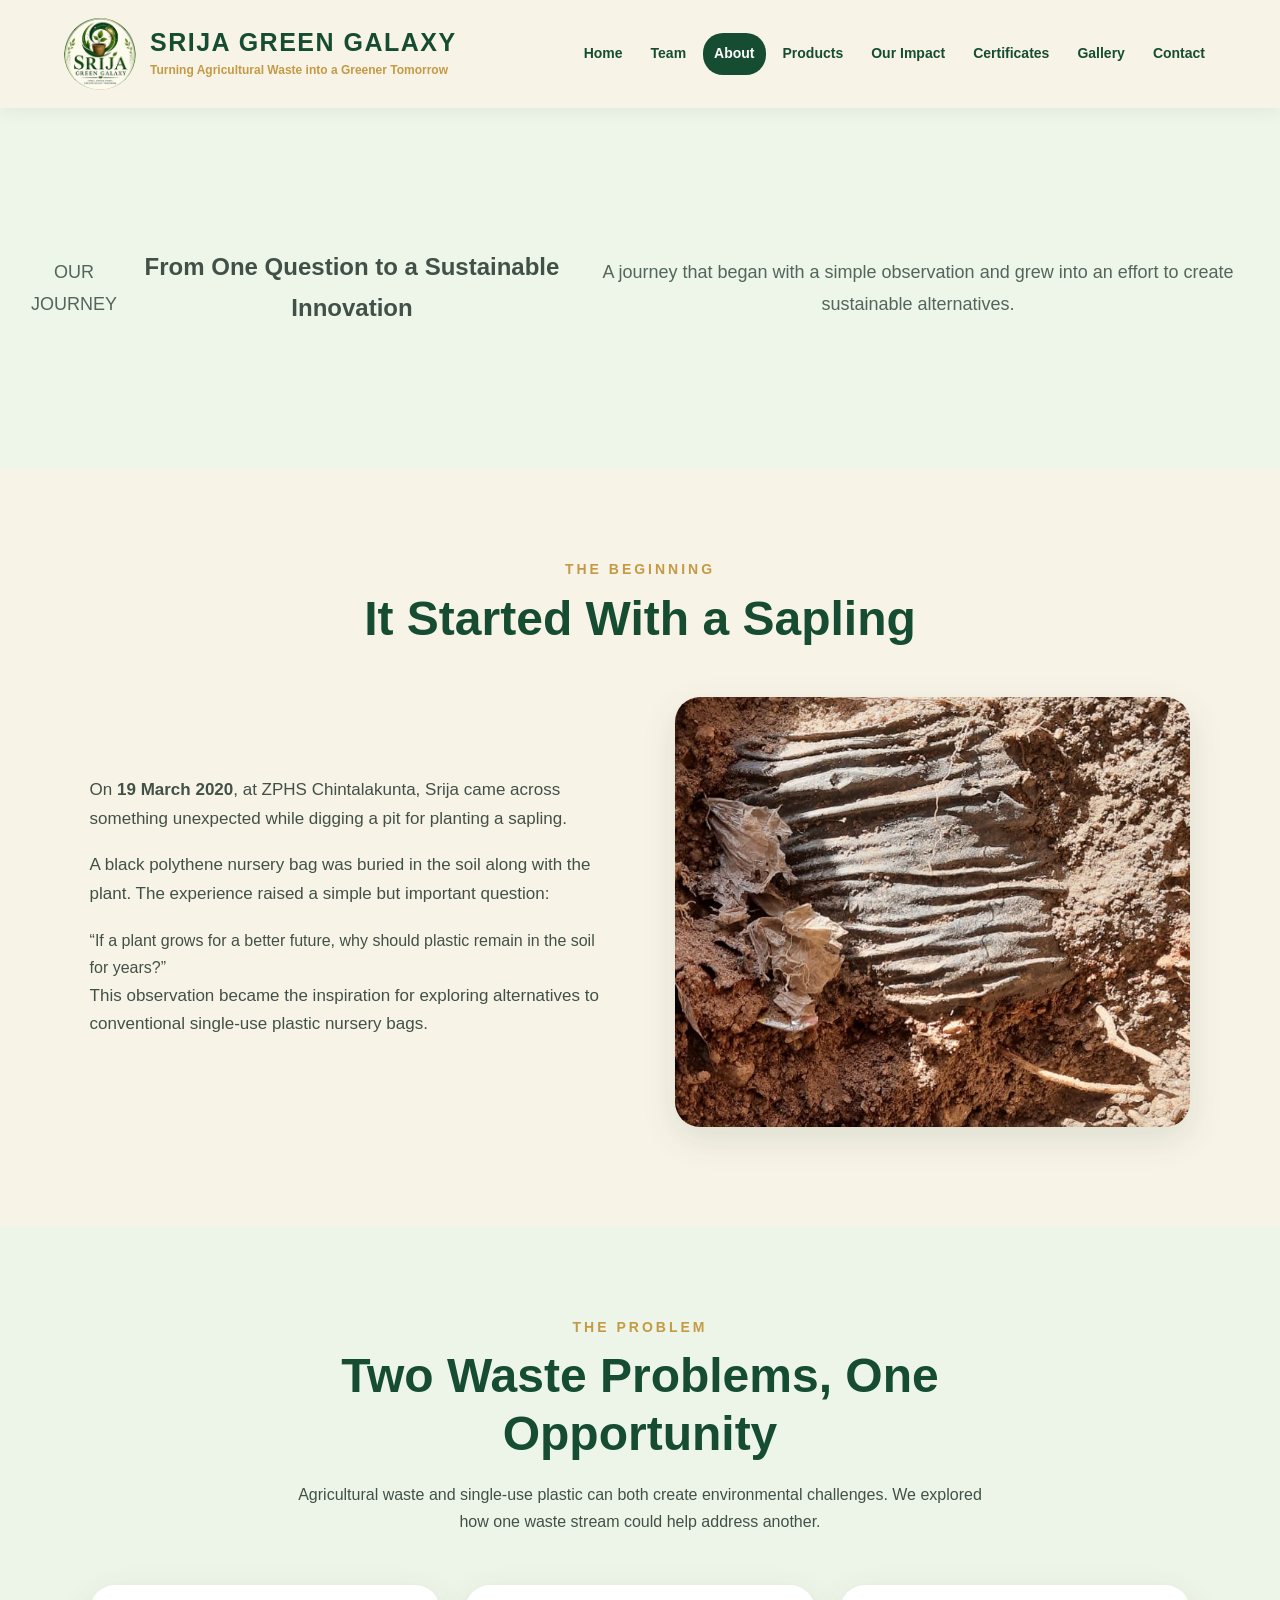
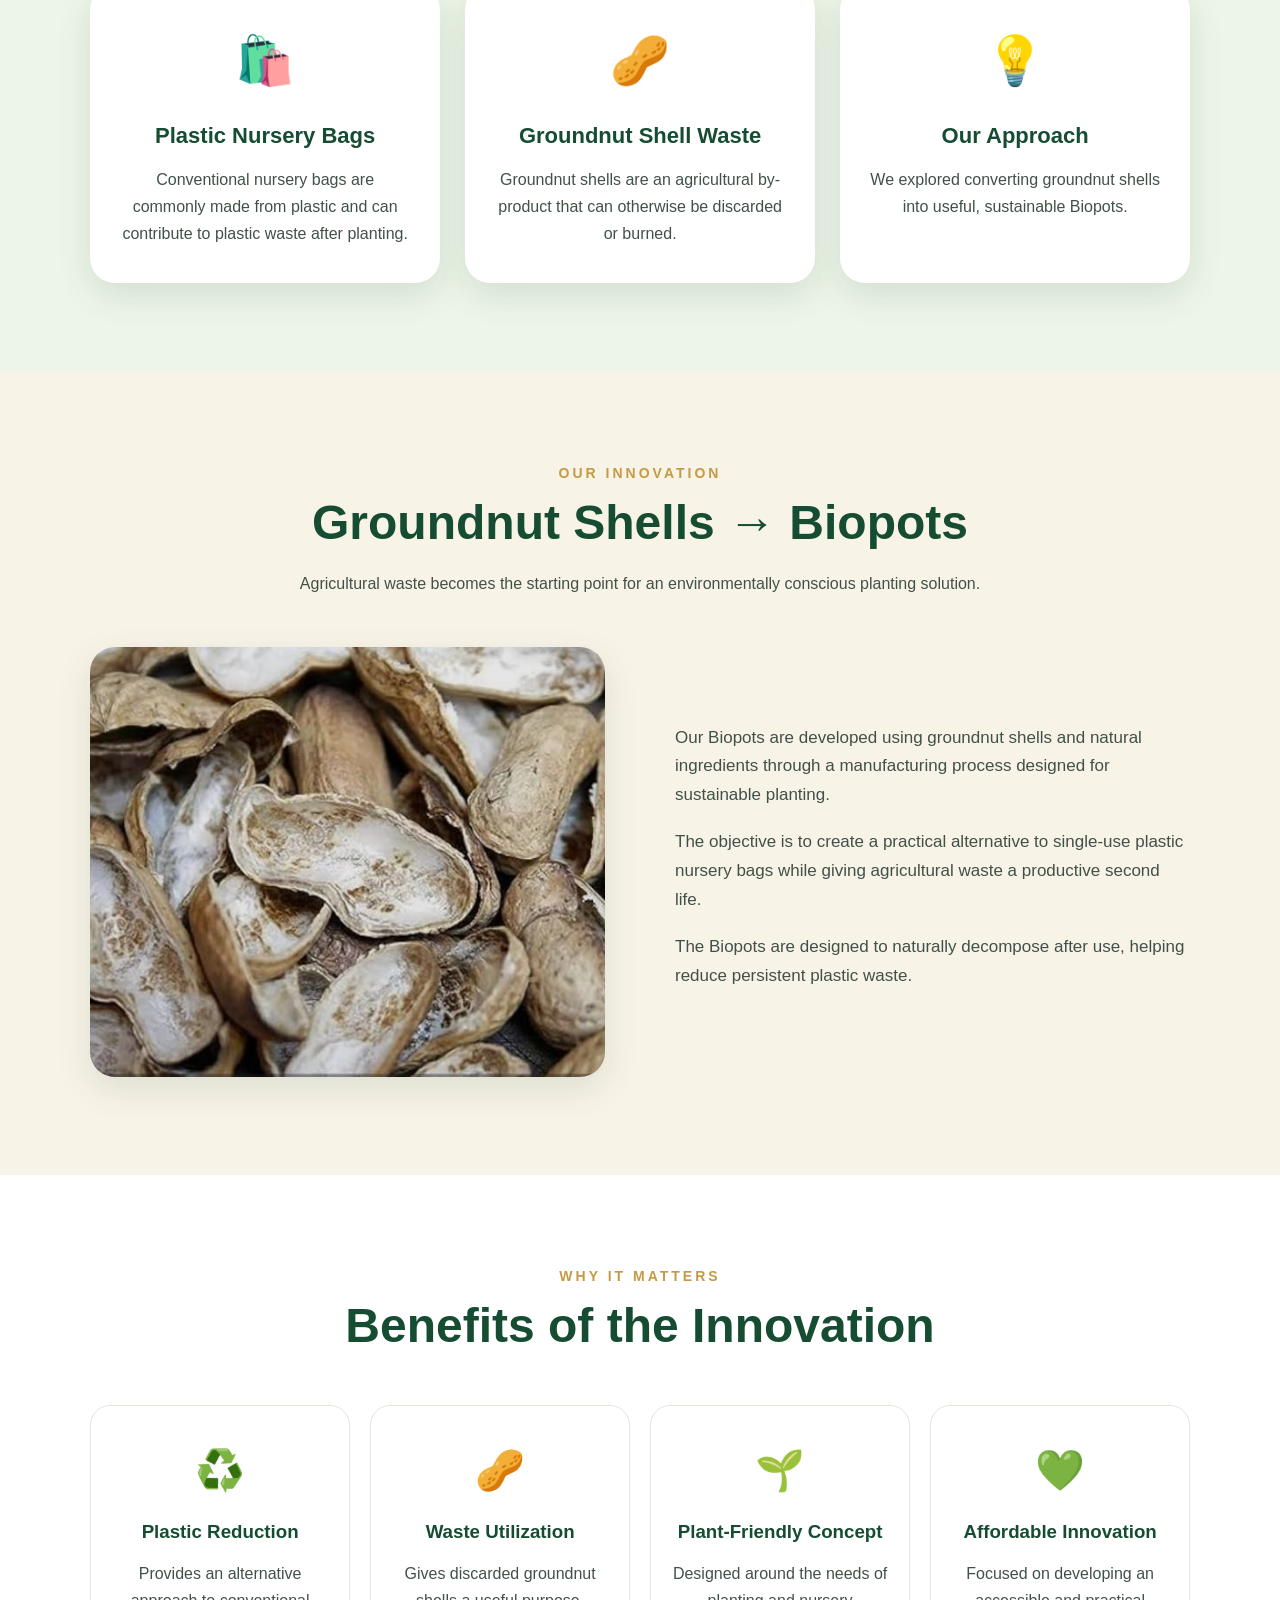
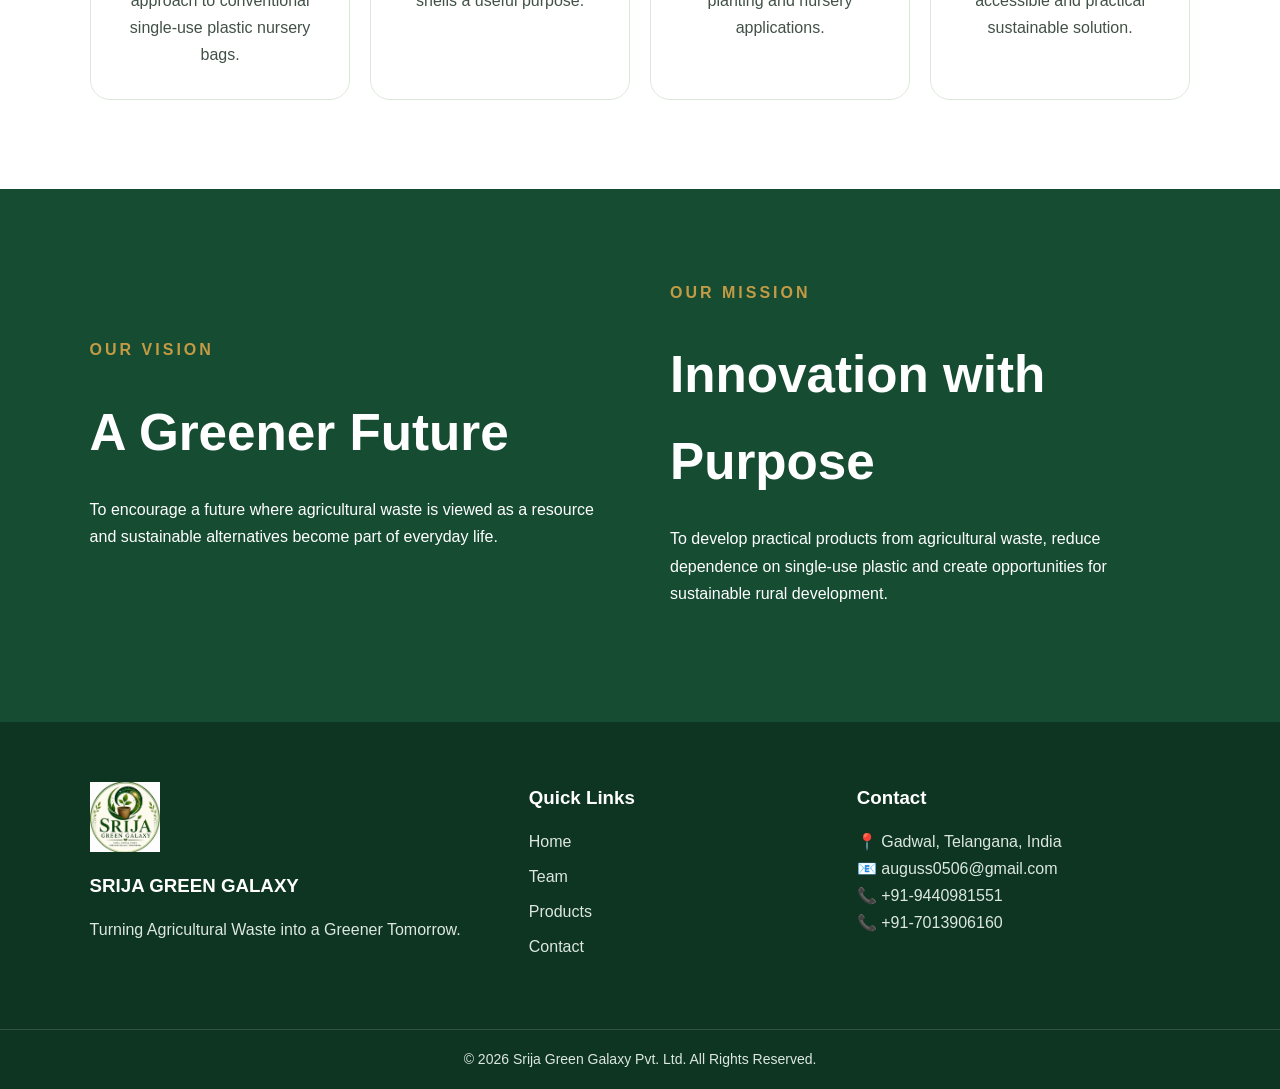
==== about.html @ de196d5d "Initial Srija Green Galaxy website" ====
<!DOCTYPE html>
<html lang="en">
<head>
    <meta charset="UTF-8">
    <meta name="viewport" content="width=device-width, initial-scale=1.0">

    <title>About Us | Srija Green Galaxy</title>

    <link rel="stylesheet" href="assets/css/styles.css">
</head>

<body>

<header class="site-header">

    <div class="logo-area">
        <img src="assets/images/logo.png"
             alt="Srija Green Galaxy Logo"
             class="logo">

        <div class="brand-name">
            <h1>SRIJA GREEN GALAXY</h1>
            <p>Turning Agricultural Waste into a Greener Tomorrow</p>
        </div>
    </div>

    <nav class="navbar">
        <a href="index.html">Home</a>
        <a href="team.html">Team</a>
        <a href="about.html" class="active">About</a>
        <a href="products.html">Products</a>
        <a href="impact.html">Our Impact</a>
        <a href="certificates.html">Certificates</a>
        <a href="gallery.html">Gallery</a>
        <a href="contact.html">Contact</a>
    </nav>

</header>


<!-- PAGE HERO -->

<section class="page-hero">

    <p>OUR JOURNEY</p>

    <h2>From One Question to a Sustainable Innovation</h2>

    <p>
        A journey that began with a simple observation and grew
        into an effort to create sustainable alternatives.
    </p>

</section>


<!-- ORIGIN STORY -->

<section>

    <div class="section-heading">

        <p>THE BEGINNING</p>

        <h2>It Started With a Sapling</h2>

    </div>

    <div class="journey-content">

        <div class="journey-text">

            <p>
                On <strong>19 March 2020</strong>, at ZPHS Chintalakunta,
                Srija came across something unexpected while digging a
                pit for planting a sapling.
            </p>

            <p>
                A black polythene nursery bag was buried in the soil
                along with the plant. The experience raised a simple
                but important question:
            </p>

            <blockquote>
                “If a plant grows for a better future, why should
                plastic remain in the soil for years?”
            </blockquote>

            <p>
                This observation became the inspiration for exploring
                alternatives to conventional single-use plastic
                nursery bags.
            </p>

        </div>

        <div class="journey-image">

            <img src="assets/images/story-origin.jpeg"
                 alt="Origin story of Srija Green Galaxy">

        </div>

    </div>

</section>


<!-- PROBLEM -->

<section class="biopot-intro">

    <div class="section-heading">

        <p>THE PROBLEM</p>

        <h2>Two Waste Problems, One Opportunity</h2>

        <p class="section-description">
            Agricultural waste and single-use plastic can both create
            environmental challenges. We explored how one waste stream
            could help address another.
        </p>

    </div>

    <div class="biopot-grid">

        <div class="biopot-card">

            <div class="card-icon">🛍️</div>

            <h3>Plastic Nursery Bags</h3>

            <p>
                Conventional nursery bags are commonly made from
                plastic and can contribute to plastic waste after
                planting.
            </p>

        </div>

        <div class="biopot-card">

            <div class="card-icon">🥜</div>

            <h3>Groundnut Shell Waste</h3>

            <p>
                Groundnut shells are an agricultural by-product that
                can otherwise be discarded or burned.
            </p>

        </div>

        <div class="biopot-card">

            <div class="card-icon">💡</div>

            <h3>Our Approach</h3>

            <p>
                We explored converting groundnut shells into
                useful, sustainable Biopots.
            </p>

        </div>

    </div>

</section>


<!-- BIOPOT PROCESS -->

<section>

    <div class="section-heading">

        <p>OUR INNOVATION</p>

        <h2>Groundnut Shells → Biopots</h2>

        <p class="section-description">
            Agricultural waste becomes the starting point for
            an environmentally conscious planting solution.
        </p>

    </div>

    <div class="journey-content">

        <div class="journey-image">

            <img src="assets/images/groundNutShell.jpeg"
                 alt="Groundnut shell based innovation">

        </div>

        <div class="journey-text">

            <p>
                Our Biopots are developed using groundnut shells
                and natural ingredients through a manufacturing
                process designed for sustainable planting.
            </p>

            <p>
                The objective is to create a practical alternative
                to single-use plastic nursery bags while giving
                agricultural waste a productive second life.
            </p>

            <p>
                The Biopots are designed to naturally decompose
                after use, helping reduce persistent plastic waste.
            </p>

        </div>

    </div>

</section>


<!-- BENEFITS -->

<section class="benefits-section">

    <div class="section-heading">

        <p>WHY IT MATTERS</p>

        <h2>Benefits of the Innovation</h2>

    </div>

    <div class="benefits-grid">

        <div class="benefit">

            <span>♻️</span>

            <h3>Plastic Reduction</h3>

            <p>
                Provides an alternative approach to conventional
                single-use plastic nursery bags.
            </p>

        </div>

        <div class="benefit">

            <span>🥜</span>

            <h3>Waste Utilization</h3>

            <p>
                Gives discarded groundnut shells a useful purpose.
            </p>

        </div>

        <div class="benefit">

            <span>🌱</span>

            <h3>Plant-Friendly Concept</h3>

            <p>
                Designed around the needs of planting and nursery
                applications.
            </p>

        </div>

        <div class="benefit">

            <span>💚</span>

            <h3>Affordable Innovation</h3>

            <p>
                Focused on developing an accessible and practical
                sustainable solution.
            </p>

        </div>

    </div>

</section>


<!-- VISION & MISSION -->

<section class="impact-preview">

    <div class="impact-text">

        <p>OUR VISION</p>

        <h2>A Greener Future</h2>

        <p>
            To encourage a future where agricultural waste is viewed
            as a resource and sustainable alternatives become part
            of everyday life.
        </p>

    </div>

    <div class="impact-text">

        <p>OUR MISSION</p>

        <h2>Innovation with Purpose</h2>

        <p>
            To develop practical products from agricultural waste,
            reduce dependence on single-use plastic and create
            opportunities for sustainable rural development.
        </p>

    </div>

</section>


<!-- FOOTER -->

<footer class="site-footer">

    <div class="footer-content">

        <div>

            <img src="assets/images/logo.png"
                 alt="Srija Green Galaxy"
                 class="footer-logo">

            <h3>SRIJA GREEN GALAXY</h3>

            <p>
                Turning Agricultural Waste into a Greener Tomorrow.
            </p>

        </div>

        <div>

            <h3>Quick Links</h3>

            <a href="index.html">Home</a>
            <a href="team.html">Team</a>
            <a href="products.html">Products</a>
            <a href="contact.html">Contact</a>

        </div>

        <div>

            <h3>Contact</h3>

            <p>📍 Gadwal, Telangana, India</p>
            <p>📧 auguss0506@gmail.com</p>
            <p>📞 +91-9440981551</p>
            <p>📞 +91-7013906160</p>

        </div>

    </div>

    <div class="footer-bottom">

        <p>
            © 2026 Srija Green Galaxy Pvt. Ltd.
            All Rights Reserved.
        </p>

    </div>

</footer>


<script src="assets/js/script.js"></script>

</body>
</html>
---- assets/css/styles.css ----
/* =========================================================
   SRIJA GREEN GALAXY
   Main Website Styles
   ========================================================= */

* {
    margin: 0;
    padding: 0;
    box-sizing: border-box;
}

:root {
    --dark-green: #164d32;
    --green: #287a4d;
    --light-green: #dfeedd;
    --cream: #f8f3e7;
    --gold: #c49a45;
    --dark: #173126;
    --white: #ffffff;
    --text: #425148;
    --shadow: 0 12px 35px rgba(22, 77, 50, 0.12);
}

html {
    scroll-behavior: smooth;
}

body {
    font-family: "Segoe UI", Arial, sans-serif;
    color: var(--text);
    background: var(--cream);
    line-height: 1.7;
}

/* =========================================================
   HEADER
   ========================================================= */

.site-header {
    width: 100%;
    background: rgba(248, 243, 231, 0.97);
    display: flex;
    align-items: center;
    justify-content: space-between;
    gap: 30px;
    padding: 18px 5%;
    position: sticky;
    top: 0;
    z-index: 1000;
    box-shadow: 0 3px 18px rgba(0, 0, 0, 0.06);
}

.logo-area {
    display: flex;
    align-items: center;
    gap: 14px;
    min-width: 300px;
}

.logo {
    width: 72px;
    height: 72px;
    object-fit: contain;
    border-radius: 50%;
}

.brand-name h1 {
    color: var(--dark-green);
    font-size: 25px;
    letter-spacing: 1.5px;
    line-height: 1.2;
}

.brand-name p {
    color: var(--gold);
    font-size: 12px;
    font-weight: 600;
    margin-top: 3px;
}

.navbar {
    display: flex;
    align-items: center;
    justify-content: flex-end;
    flex-wrap: wrap;
    gap: 6px;
}

.navbar a {
    text-decoration: none;
    color: var(--dark-green);
    font-size: 14px;
    font-weight: 600;
    padding: 9px 11px;
    border-radius: 20px;
    transition: 0.3s ease;
}

.navbar a:hover,
.navbar a.active {
    background: var(--dark-green);
    color: white;
}


/* =========================================================
   GENERAL
   ========================================================= */

section {
    padding: 90px 7%;
}

.section-heading {
    text-align: center;
    max-width: 850px;
    margin: 0 auto 50px;
}

.section-heading > p:first-child {
    color: var(--gold);
    font-size: 14px;
    font-weight: 800;
    letter-spacing: 3px;
    text-transform: uppercase;
    margin-bottom: 8px;
}

.section-heading h2 {
    color: var(--dark-green);
    font-size: clamp(30px, 4vw, 48px);
    line-height: 1.2;
    margin-bottom: 18px;
}

.section-description {
    max-width: 700px;
    margin: auto;
}

.btn {
    display: inline-block;
    padding: 13px 26px;
    border-radius: 30px;
    text-decoration: none;
    font-weight: 700;
    transition: 0.3s ease;
}

.primary-btn {
    background: var(--dark-green);
    color: white;
}

.primary-btn:hover {
    background: var(--green);
    transform: translateY(-3px);
}

.secondary-btn {
    border: 2px solid var(--dark-green);
    color: var(--dark-green);
    background: transparent;
}

.secondary-btn:hover {
    background: var(--dark-green);
    color: white;
    transform: translateY(-3px);
}

.text-link {
    color: var(--green);
    text-decoration: none;
    font-weight: 800;
}

.text-link:hover {
    color: var(--gold);
}


/* =========================================================
   HERO
   ========================================================= */

.hero {
    min-height: 720px;
    display: grid;
    grid-template-columns: 1.05fr 0.95fr;
    align-items: center;
    gap: 60px;
    background:
        radial-gradient(circle at 80% 20%, rgba(196, 154, 69, 0.15), transparent 25%),
        linear-gradient(135deg, #f8f3e7, #e8f1df);
    padding-top: 70px;
    padding-bottom: 70px;
}

.hero-content {
    max-width: 680px;
}

.small-heading {
    color: var(--gold);
    font-weight: 800;
    letter-spacing: 4px;
    margin-bottom: 10px;
}

.hero h2 {
    color: var(--dark-green);
    font-size: clamp(45px, 6vw, 78px);
    line-height: 1;
    letter-spacing: 1px;
    margin-bottom: 18px;
}

.hero h3 {
    color: var(--green);
    font-size: clamp(20px, 2.5vw, 30px);
    margin-bottom: 22px;
}

.hero-content > p:not(.small-heading) {
    font-size: 18px;
    max-width: 650px;
    margin-bottom: 30px;
}

.hero-buttons {
    display: flex;
    flex-wrap: wrap;
    gap: 14px;
}

.hero-image {
    display: flex;
    justify-content: center;
}

.hero-image img {
    width: min(100%, 570px);
    height: 520px;
    object-fit: cover;
    border-radius: 40% 12% 40% 12%;
    box-shadow: var(--shadow);
    border: 8px solid rgba(255, 255, 255, 0.65);
}


/* =========================================================
   QUOTE
   ========================================================= */

.quote-section {
    padding-top: 50px;
    padding-bottom: 50px;
    background: var(--dark-green);
}

.quote-box {
    max-width: 950px;
    margin: auto;
    text-align: center;
    color: white;
}

.quote-box p {
    font-size: clamp(24px, 3vw, 38px);
    font-weight: 600;
    line-height: 1.4;
}

.quote-mark {
    color: var(--gold);
    font-size: 70px;
    line-height: 0.5;
}

.closing {
    display: inline-block;
    transform: translateY(25px);
}


/* =========================================================
   JOURNEY
   ========================================================= */

.journey-section {
    background: var(--cream);
}

.journey-content {
    max-width: 1150px;
    margin: auto;
    display: grid;
    grid-template-columns: 1fr 1fr;
    gap: 70px;
    align-items: center;
}

.journey-text p {
    margin-bottom: 18px;
    font-size: 17px;
}

.journey-image img {
    width: 100%;
    height: 430px;
    object-fit: cover;
    border-radius: 25px;
    box-shadow: var(--shadow);
}


/* =========================================================
   BIOPOT INTRO
   ========================================================= */

.biopot-intro {
    background: #edf5e8;
}

.biopot-grid {
    max-width: 1150px;
    margin: auto;
    display: grid;
    grid-template-columns: repeat(3, 1fr);
    gap: 25px;
}

.biopot-card {
    background: white;
    padding: 35px 28px;
    text-align: center;
    border-radius: 25px;
    box-shadow: var(--shadow);
    transition: 0.4s ease;
}

.biopot-card:hover {
    transform: translateY(-10px);
}

.card-icon {
    font-size: 48px;
    margin-bottom: 15px;
}

.biopot-card h3 {
    color: var(--dark-green);
    font-size: 22px;
    margin-bottom: 12px;
}


/* =========================================================
   BENEFITS
   ========================================================= */

.benefits-section {
    background: white;
}

.benefits-grid {
    max-width: 1150px;
    margin: auto;
    display: grid;
    grid-template-columns: repeat(4, 1fr);
    gap: 20px;
}

.benefit {
    text-align: center;
    padding: 30px 20px;
    border: 1px solid #dce8d9;
    border-radius: 20px;
    transition: 0.3s ease;
}

.benefit:hover {
    box-shadow: var(--shadow);
    transform: translateY(-6px);
}

.benefit span {
    font-size: 40px;
}

.benefit h3 {
    color: var(--dark-green);
    margin: 12px 0;
}


/* =========================================================
   PRODUCTS PREVIEW
   ========================================================= */

.products-preview {
    background: var(--cream);
}

.product-preview-grid {
    max-width: 1000px;
    margin: auto;
    display: grid;
    grid-template-columns: repeat(2, 1fr);
    gap: 30px;
}

.product-preview-card {
    background: white;
    border-radius: 25px;
    padding: 30px;
    text-align: center;
    box-shadow: var(--shadow);
    transition: 0.4s ease;
}

.product-preview-card:hover {
    transform: translateY(-8px);
}

.product-image-placeholder {
    height: 230px;
    border-radius: 20px;
    background: linear-gradient(135deg, #dfeedd, #f5ecd6);
    display: flex;
    align-items: center;
    justify-content: center;
    font-size: 80px;
    margin-bottom: 22px;
}

.product-preview-card h3 {
    color: var(--dark-green);
    font-size: 25px;
    margin-bottom: 10px;
}


/* =========================================================
   IMPACT
   ========================================================= */

.impact-preview {
    display: grid;
    grid-template-columns: 1fr 1fr;
    gap: 60px;
    align-items: center;
    background: var(--dark-green);
    color: white;
}

.impact-text > p:first-child {
    color: var(--gold);
    font-weight: 800;
    letter-spacing: 3px;
}

.impact-text h2 {
    font-size: clamp(32px, 4vw, 52px);
    margin: 12px 0 20px;
}

.impact-text p {
    margin-bottom: 25px;
}

.impact-image img {
    width: 100%;
    height: 400px;
    object-fit: cover;
    border-radius: 25px;
}


/* =========================================================
   RECOGNITION
   ========================================================= */

.recognition-section {
    text-align: center;
    background: #edf5e8;
}

.recognition-grid {
    max-width: 1100px;
    margin: 0 auto 40px;
    display: grid;
    grid-template-columns: repeat(4, 1fr);
    gap: 20px;
}

.recognition-grid > div {
    background: white;
    padding: 28px 20px;
    border-radius: 20px;
    box-shadow: 0 7px 25px rgba(0, 0, 0, 0.06);
}

.recognition-grid h3 {
    color: var(--dark-green);
    margin-bottom: 10px;
}


/* =========================================================
   FINAL CTA
   ========================================================= */

.final-cta {
    text-align: center;
    background:
        linear-gradient(rgba(22, 77, 50, 0.88), rgba(22, 77, 50, 0.88)),
        url("../images/story-origin.jpg") center/cover;
    color: white;
}

.final-cta h2 {
    font-size: clamp(32px, 5vw, 55px);
    margin-bottom: 15px;
}

.final-cta p {
    font-size: 18px;
    margin-bottom: 25px;
}


/* =========================================================
   FOOTER
   ========================================================= */

.site-footer {
    background: #0e3422;
    color: #dce8df;
}

.footer-content {
    padding: 60px 7%;
    display: grid;
    grid-template-columns: 1.4fr 1fr 1.2fr;
    gap: 50px;
}

.footer-logo {
    width: 70px;
    height: 70px;
    object-fit: contain;
    margin-bottom: 10px;
}

.site-footer h3 {
    color: white;
    margin-bottom: 14px;
}

.site-footer a {
    display: block;
    color: #dce8df;
    text-decoration: none;
    margin-bottom: 8px;
}

.site-footer a:hover {
    color: var(--gold);
}

.footer-bottom {
    text-align: center;
    border-top: 1px solid rgba(255, 255, 255, 0.15);
    padding: 18px;
    font-size: 14px;
}


/* =========================================================
   RESPONSIVE DESIGN
   ========================================================= */

@media (max-width: 1100px) {

    .site-header {
        flex-direction: column;
    }

    .navbar {
        justify-content: center;
    }

    .hero {
        grid-template-columns: 1fr;
        text-align: center;
    }

    .hero-content {
        margin: auto;
    }

    .hero-buttons {
        justify-content: center;
    }

    .hero-image img {
        height: 420px;
    }

    .benefits-grid {
        grid-template-columns: repeat(2, 1fr);
    }

    .recognition-grid {
        grid-template-columns: repeat(2, 1fr);
    }
}


@media (max-width: 800px) {

    section {
        padding: 65px 5%;
    }

    .logo-area {
        min-width: auto;
    }

    .brand-name h1 {
        font-size: 20px;
    }

    .navbar a {
        font-size: 13px;
        padding: 7px 8px;
    }

    .journey-content,
    .impact-preview {
        grid-template-columns: 1fr;
    }

    .biopot-grid {
        grid-template-columns: 1fr;
    }

    .product-preview-grid {
        grid-template-columns: 1fr;
    }

    .footer-content {
        grid-template-columns: 1fr;
    }
}


@media (max-width: 520px) {

    .logo {
        width: 55px;
        height: 55px;
    }

    .brand-name h1 {
        font-size: 17px;
    }

    .brand-name p {
        font-size: 10px;
    }

    .navbar {
        gap: 3px;
    }

    .navbar a {
        font-size: 11px;
    }

    .hero h2 {
        font-size: 42px;
    }

    .benefits-grid,
    .recognition-grid {
        grid-template-columns: 1fr;
    }

    .hero-image img {
        height: 300px;
    }
}
/* =========================================================
   SCROLL ANIMATIONS
   ========================================================= */

.animate-section {
    opacity: 0;
    transform: translateY(35px);
    transition: opacity 0.8s ease, transform 0.8s ease;
}

.animate-section.show-section {
    opacity: 1;
    transform: translateY(0);
}


/* Card hover animation */

.biopot-card,
.benefit,
.product-preview-card,
.recognition-grid > div {
    will-change: transform;
}


/* Image hover effect */

.hero-image img,
.journey-image img,
.impact-image img {
    transition: transform 0.5s ease, box-shadow 0.5s ease;
}

.hero-image img:hover,
.journey-image img:hover,
.impact-image img:hover {
    transform: scale(1.02);
    box-shadow: 0 18px 45px rgba(22, 77, 50, 0.20);
}
/* =========================================================
   PRODUCTS PAGE
   ========================================================= */

.page-hero {
    min-height: 360px;
    display: flex;
    align-items: center;
    justify-content: center;
    text-align: center;
    padding: 70px 20px;
    background: #eef5e9;
}

.page-hero-content {
    max-width: 850px;
    margin: auto;
}

.page-hero h1 {
    font-size: 48px;
    line-height: 1.15;
    color: #164d32;
    margin: 15px 0 20px;
}

.page-hero p:not(.eyebrow) {
    font-size: 18px;
    line-height: 1.8;
    color: #53665b;
}


/* Product detail */

.product-detail-section {
    max-width: 1150px;
    margin: 80px auto;
    padding: 0 25px;

    display: grid;
    grid-template-columns: 1fr 1fr;
    gap: 60px;
    align-items: center;
}

.product-detail-section.reverse {
    direction: rtl;
}

.product-detail-section.reverse > * {
    direction: ltr;
}

.product-detail-image img {
    width: 100%;
    max-height: 500px;
    object-fit: cover;
    border-radius: 22px;
    display: block;
    box-shadow: 0 15px 40px rgba(22, 77, 50, 0.15);
}

.product-detail-content h2 {
    font-size: 38px;
    color: #164d32;
    margin: 10px 0 20px;
}

.product-detail-content h3 {
    color: #164d32;
    font-size: 24px;
    margin-top: 28px;
}

.product-detail-content p {
    color: #53665b;
    font-size: 17px;
    line-height: 1.8;
}


/* Product benefits */

.product-benefits {
    padding-left: 0;
    list-style: none;
}

.product-benefits li {
    margin: 12px 0;
    padding: 12px 15px;
    background: #f4f7ef;
    border-left: 4px solid #b88a2a;
    border-radius: 8px;
    color: #304d3c;
}


/* Price */

.product-price {
    display: inline-block;
    margin-top: 20px;
    padding: 12px 22px;
    background: #164d32;
    color: white;
    border-radius: 30px;
    font-weight: 600;
}


/* Product gallery */

.product-gallery-section {
    max-width: 1150px;
    margin: 80px auto;
    padding: 50px 25px;

    display: grid;
    grid-template-columns: 1fr 1fr;
    gap: 60px;
    align-items: center;

    background: #f7f4e9;
    border-radius: 25px;
}

.product-gallery-section img {
    width: 100%;
    max-height: 450px;
    object-fit: cover;
    border-radius: 20px;
    display: block;
}

.product-highlight h2 {
    color: #164d32;
    font-size: 34px;
    margin-bottom: 20px;
}

.product-highlight p {
    color: #53665b;
    font-size: 17px;
    line-height: 1.8;
}


/* Process */

.process-flow {
    display: flex;
    flex-wrap: wrap;
    align-items: center;
    gap: 10px;
    margin-top: 30px;
}

.process-flow span {
    padding: 10px 14px;
    background: white;
    border-radius: 25px;
    color: #164d32;
    font-weight: 600;
    box-shadow: 0 5px 15px rgba(0,0,0,0.06);
}


/* Product video */

.product-video-section {
    text-align: center;
    max-width: 1000px;
    margin: 90px auto;
    padding: 0 25px;
}

.product-video-section h2 {
    color: #164d32;
    font-size: 38px;
    margin: 10px 0 30px;
}

.video-box video {
    width: 100%;
    max-height: 550px;
    border-radius: 20px;
    background: #111;
}


/* Mobile */

@media (max-width: 800px) {

    .page-hero h1 {
        font-size: 36px;
    }

    .product-detail-section,
    .product-gallery-section {
        grid-template-columns: 1fr;
        gap: 35px;
        margin: 50px auto;
    }

    .product-detail-section.reverse {
        direction: ltr;
    }

    .product-detail-content h2 {
        font-size: 30px;
    }

    .product-highlight h2 {
        font-size: 28px;
    }

    .process-flow {
        justify-content: center;
    }
}

/* =========================================================
   HEADER FIX FOR ALL PAGES
   ========================================================= */

.logo-area img {
    width: 72px;
    height: 72px;
    object-fit: contain;
    border-radius: 50%;
    flex-shrink: 0;
}

.logo-area span {
    color: var(--dark-green);
    font-size: 25px;
    font-weight: 800;
    letter-spacing: 1.5px;
    line-height: 1.2;
}

.main-nav {
    display: flex;
    align-items: center;
    justify-content: flex-end;
    flex-wrap: wrap;
    gap: 6px;
}

.main-nav a {
    text-decoration: none;
    color: var(--dark-green);
    font-size: 14px;
    font-weight: 600;
    padding: 9px 11px;
    border-radius: 20px;
    transition: 0.3s ease;
}

.main-nav a:hover,
.main-nav a.active {
    background: var(--dark-green);
    color: white;
}


/* Eyebrow text */

.eyebrow {
    color: var(--gold);
    font-size: 14px;
    font-weight: 800;
    letter-spacing: 3px;
    text-transform: uppercase;
    margin-bottom: 8px;
}


/* Mobile header */

@media (max-width: 1100px) {

    .site-header {
        flex-direction: column;
    }

    .main-nav {
        justify-content: center;
    }

}

@media (max-width: 520px) {

    .logo-area img {
        width: 55px;
        height: 55px;
    }

    .logo-area span {
        font-size: 17px;
    }

    .main-nav {
        gap: 3px;
    }

    .main-nav a {
        font-size: 11px;
        padding: 7px 8px;
    }

}

/* =========================================================
   PRODUCT IMAGE HOVER ANIMATION
   ========================================================= */

.product-detail-section img,
.product-gallery-section img {
    transition: transform 0.6s ease, box-shadow 0.6s ease;
}

.product-detail-section img:hover,
.product-gallery-section img:hover {
    transform: scale(1.05);
    box-shadow: 0 15px 35px rgba(22, 77, 50, 0.22);
}
/* =========================================================
   PRODUCT SECTION REVEAL ANIMATION
   ========================================================= */

.product-detail-section,
.product-gallery-section,
.product-video-section {
    animation: productReveal 1s ease both;
}

@keyframes productReveal {
    from {
        opacity: 0;
        transform: translateY(35px);
    }

    to {
        opacity: 1;
        transform: translateY(0);
    }
}

/* =========================================================
   BENEFITS CARD HOVER EFFECT
   ========================================================= */

.benefit-card {
    transition: transform 0.35s ease, box-shadow 0.35s ease;
}

.benefit-card:hover {
    transform: translateY(-8px);
    box-shadow: 0 12px 28px rgba(22, 77, 50, 0.18);
}


/* =========================================================
   BENEFITS STAGGERED ANIMATION
   ========================================================= */

.benefit-card {
    animation: benefitAppear 0.7s ease both;
}

.benefit-card:nth-child(1) {
    animation-delay: 0.1s;
}

.benefit-card:nth-child(2) {
    animation-delay: 0.2s;
}

.benefit-card:nth-child(3) {
    animation-delay: 0.3s;
}

.benefit-card:nth-child(4) {
    animation-delay: 0.4s;
}

.benefit-card:nth-child(5) {
    animation-delay: 0.5s;
}

.benefit-card:nth-child(6) {
    animation-delay: 0.6s;
}

@keyframes benefitAppear {
    from {
        opacity: 0;
        transform: translateY(25px);
    }

    to {
        opacity: 1;
        transform: translateY(0);
    }
}
/* =========================================================
   OUR IMPACT PAGE
   ========================================================= */

.impact-intro {
    max-width: 1150px;
    margin: 70px auto;
    padding: 0 30px;
    display: grid;
    grid-template-columns: 1fr 1fr;
    gap: 55px;
    align-items: center;
}

.impact-intro-text h2,
.impact-detail-content h2,
.impact-future h2 {
    color: var(--dark-green);
    font-size: 38px;
    margin: 10px 0 20px;
}

.impact-intro-text p,
.impact-detail-content p,
.impact-future p {
    color: #555;
    line-height: 1.8;
    font-size: 17px;
}

.impact-intro-image img {
    width: 100%;
    border-radius: 22px;
    display: block;
    box-shadow: 0 15px 35px rgba(22, 77, 50, 0.15);
}


/* IMPACT NUMBERS */

.impact-numbers {
    max-width: 1150px;
    margin: 70px auto;
    padding: 0 30px;
    display: grid;
    grid-template-columns: repeat(4, 1fr);
    gap: 22px;
}

.impact-card {
    background: white;
    padding: 35px 20px;
    text-align: center;
    border-radius: 20px;
    box-shadow: 0 10px 30px rgba(22, 77, 50, 0.10);
    transition: 0.35s ease;
}

.impact-card:hover {
    transform: translateY(-8px);
    box-shadow: 0 18px 35px rgba(22, 77, 50, 0.18);
}

.impact-number {
    color: var(--dark-green);
    font-size: 32px;
    font-weight: 800;
    margin-bottom: 10px;
}

.impact-card h3 {
    color: var(--green);
    margin: 8px 0;
}

.impact-card p {
    color: #666;
    margin: 0;
}


/* IMPACT DETAILS */

.impact-detail {
    max-width: 1150px;
    margin: 80px auto;
    padding: 55px;
    background: var(--light-green);
    border-radius: 25px;
}

.impact-detail-content {
    max-width: 850px;
}

.impact-detail-content ul {
    padding-left: 22px;
    margin-top: 25px;
}

.impact-detail-content li {
    margin-bottom: 14px;
    color: #444;
    line-height: 1.6;
}

.impact-detail-reverse {
    background: #fff;
    border: 1px solid #e5dfd0;
}


/* FUTURE SECTION */

.impact-future {
    max-width: 900px;
    margin: 90px auto;
    padding: 60px 30px;
    text-align: center;
}

.impact-future p {
    max-width: 750px;
    margin: 0 auto 30px;
}


/* MOBILE */

@media (max-width: 800px) {

    .impact-intro {
        grid-template-columns: 1fr;
        margin: 50px auto;
    }

    .impact-numbers {
        grid-template-columns: repeat(2, 1fr);
    }

    .impact-detail {
        margin: 50px 20px;
        padding: 35px 25px;
    }

    .impact-intro-text h2,
    .impact-detail-content h2,
    .impact-future h2 {
        font-size: 30px;
    }
}

@media (max-width: 500px) {

    .impact-numbers {
        grid-template-columns: 1fr;
    }

    .impact-intro {
        padding: 0 20px;
    }
}

/* =========================================================
   CINEMATIC GALLERY
   ========================================================= */

.gallery-grid {
    display: grid;
    grid-template-columns: repeat(12, 1fr);
    gap: 18px;
    width: 100%;
    align-items: stretch;
}

.gallery-item {
    overflow: hidden;
    border-radius: 20px;
    background: #ffffff;
    box-shadow: 0 10px 30px rgba(22, 77, 50, 0.12);
    opacity: 1 !important;
    visibility: visible !important;
    transform: none !important;
    animation: none !important;
}

.gallery-item img {
    width: 100%;
    height: 100%;
    min-height: 220px;
    object-fit: cover;
    display: block;

    animation: cinematicZoom 12s ease-in-out infinite alternate !important;
}

@keyframes cinematicZoom {
    0% {
        transform: scale(1);
    }

    100% {
        transform: scale(1.06);
    }
}

.gallery-item:hover img {
    transform: scale(1.08);
}

/* Cinematic arrangement */

.gallery-item:nth-child(1) {
    grid-column: span 7;
    grid-row: span 2;
}

.gallery-item:nth-child(2) {
    grid-column: span 5;
}

.gallery-item:nth-child(3) {
    grid-column: span 5;
}

.gallery-item:nth-child(4) {
    grid-column: span 4;
}

.gallery-item:nth-child(5) {
    grid-column: span 8;
}

.gallery-item:nth-child(6) {
    grid-column: span 6;
}

.gallery-item:nth-child(7) {
    grid-column: span 6;
}

.gallery-item:nth-child(8) {
    grid-column: span 5;
}

.gallery-item:nth-child(9) {
    grid-column: span 7;
}

.gallery-item:nth-child(10) {
    grid-column: span 4;
}

.gallery-item:nth-child(11) {
    grid-column: span 4;
}

.gallery-item:nth-child(12) {
    grid-column: span 4;
}

/* Tablet */

@media (max-width: 800px) {

    .gallery-grid {
        grid-template-columns: repeat(2, 1fr);
    }

    .gallery-item:nth-child(n) {
        grid-column: span 1;
        grid-row: span 1;
    }

    .gallery-item:nth-child(1),
    .gallery-item:nth-child(5),
    .gallery-item:nth-child(9) {
        grid-column: span 2;
    }
}

/* Mobile */

@media (max-width: 520px) {

    .gallery-grid {
        grid-template-columns: 1fr;
        gap: 15px;
    }

    .gallery-item:nth-child(n) {
        grid-column: span 1;
    }

    .gallery-item img {
        min-height: 250px;
    }
}


/* =========================================================
   CONTACT PAGE
   ========================================================= */

.contact-section {
    padding: 80px 8%;
    background: var(--cream);
}

.contact-grid {
    max-width: 1200px;
    margin: 40px auto 0;
    display: grid;
    grid-template-columns: 1fr 1fr;
    gap: 45px;
    align-items: start;
}

/* Contact information */

.contact-info {
    display: flex;
    flex-direction: column;
    gap: 18px;
}

.contact-card {
    display: flex;
    gap: 18px;
    padding: 22px;
    background: white;
    border-radius: 18px;
    box-shadow: 0 8px 25px rgba(22, 77, 50, 0.10);
    transition: transform 0.4s ease, box-shadow 0.4s ease;
}

.contact-card:hover {
    transform: translateY(-5px);
    box-shadow: 0 15px 35px rgba(22, 77, 50, 0.16);
}

.contact-icon {
    width: 48px;
    height: 48px;
    min-width: 48px;
    display: flex;
    align-items: center;
    justify-content: center;
    background: var(--light-green);
    border-radius: 50%;
    font-size: 22px;
}

.contact-card h3 {
    margin: 0 0 8px;
    color: var(--dark-green);
}

.contact-card p {
    margin: 4px 0;
    color: #555;
    line-height: 1.7;
}

.contact-card a {
    color: var(--green);
    text-decoration: none;
}

.contact-card a:hover {
    text-decoration: underline;
}


/* Social links */

.social-links {
    padding: 25px;
    background: var(--dark-green);
    border-radius: 18px;
    color: white;
    margin-top: 5px;
}

.social-links h3 {
    margin-top: 0;
}

.social-buttons {
    display: flex;
    flex-wrap: wrap;
    gap: 10px;
}

.social-buttons a {
    text-decoration: none;
    color: white;
    border: 1px solid rgba(255,255,255,0.4);
    padding: 9px 16px;
    border-radius: 20px;
    transition: 0.3s ease;
}

.social-buttons a:hover {
    background: white;
    color: var(--dark-green);
}


/* Contact form */

.contact-form-container {
    background: white;
    padding: 35px;
    border-radius: 22px;
    box-shadow: 0 12px 35px rgba(22, 77, 50, 0.12);
}

.contact-form-container h2 {
    margin-top: 0;
    color: var(--dark-green);
}

.contact-form-container > p {
    color: #666;
    line-height: 1.7;
}

.contact-form {
    margin-top: 25px;
}

.form-group {
    margin-bottom: 18px;
}

.form-group label {
    display: block;
    margin-bottom: 7px;
    color: var(--dark-green);
    font-weight: 700;
}

.form-group input,
.form-group textarea {
    width: 100%;
    box-sizing: border-box;
    padding: 13px 15px;
    border: 1px solid #d8dfd5;
    border-radius: 10px;
    font-family: inherit;
    font-size: 15px;
    outline: none;
    transition: border-color 0.3s ease, box-shadow 0.3s ease;
}

.form-group input:focus,
.form-group textarea:focus {
    border-color: var(--green);
    box-shadow: 0 0 0 3px rgba(40, 122, 77, 0.10);
}

.form-group textarea {
    resize: vertical;
}

.contact-form .btn-primary {
    border: none;
    cursor: pointer;
    font-family: inherit;
}


/* Map */

.map-section {
    padding: 70px 8%;
    background: white;
}

.map-container {
    max-width: 1200px;
    margin: 35px auto 0;
    border-radius: 20px;
    overflow: hidden;
    box-shadow: 0 12px 35px rgba(22, 77, 50, 0.14);
}

.map-container iframe {
    display: block;
}


/* Mobile */

@media (max-width: 800px) {

    .contact-grid {
        grid-template-columns: 1fr;
        gap: 30px;
    }

    .contact-section,
    .map-section {
        padding-left: 5%;
        padding-right: 5%;
    }
}

@media (max-width: 520px) {

    .contact-form-container {
        padding: 25px 20px;
    }

    .contact-card {
        padding: 18px;
    }

    .social-buttons {
        flex-direction: column;
    }

    .social-buttons a {
        text-align: center;
    }
}
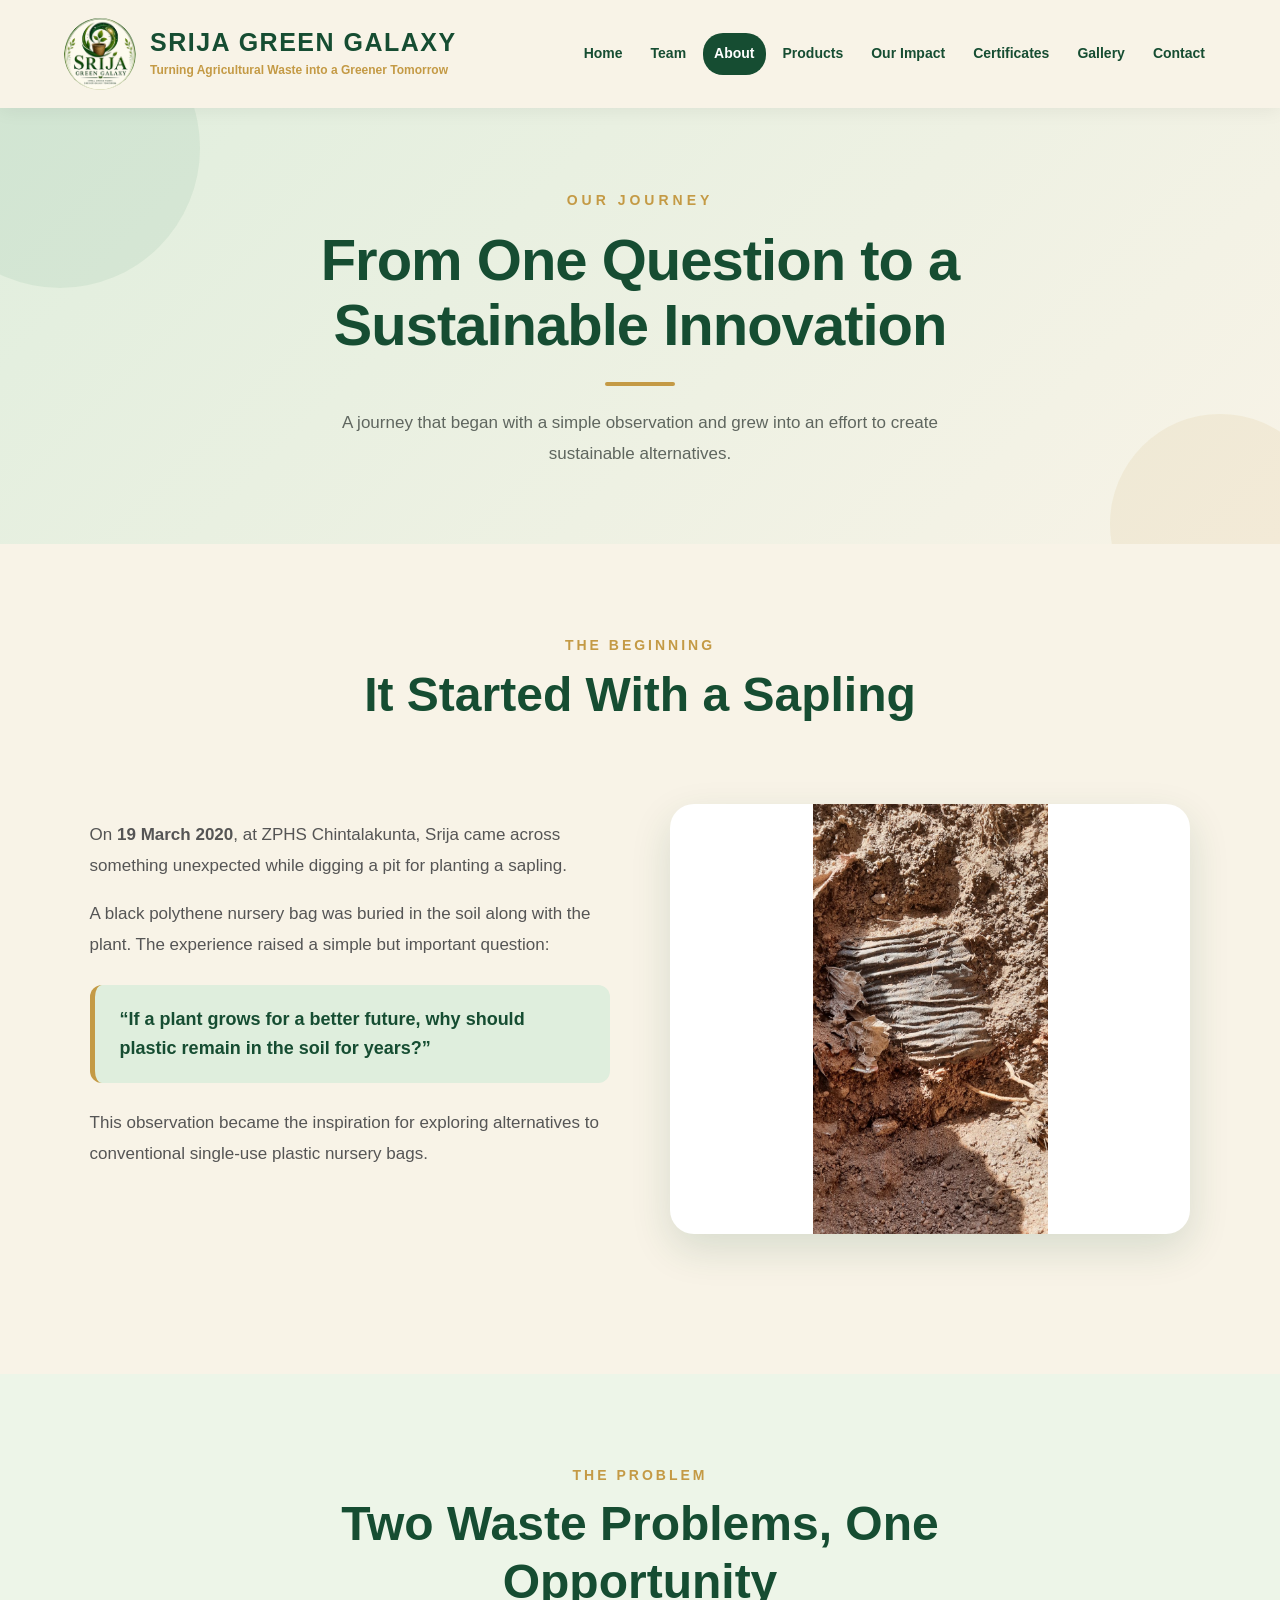
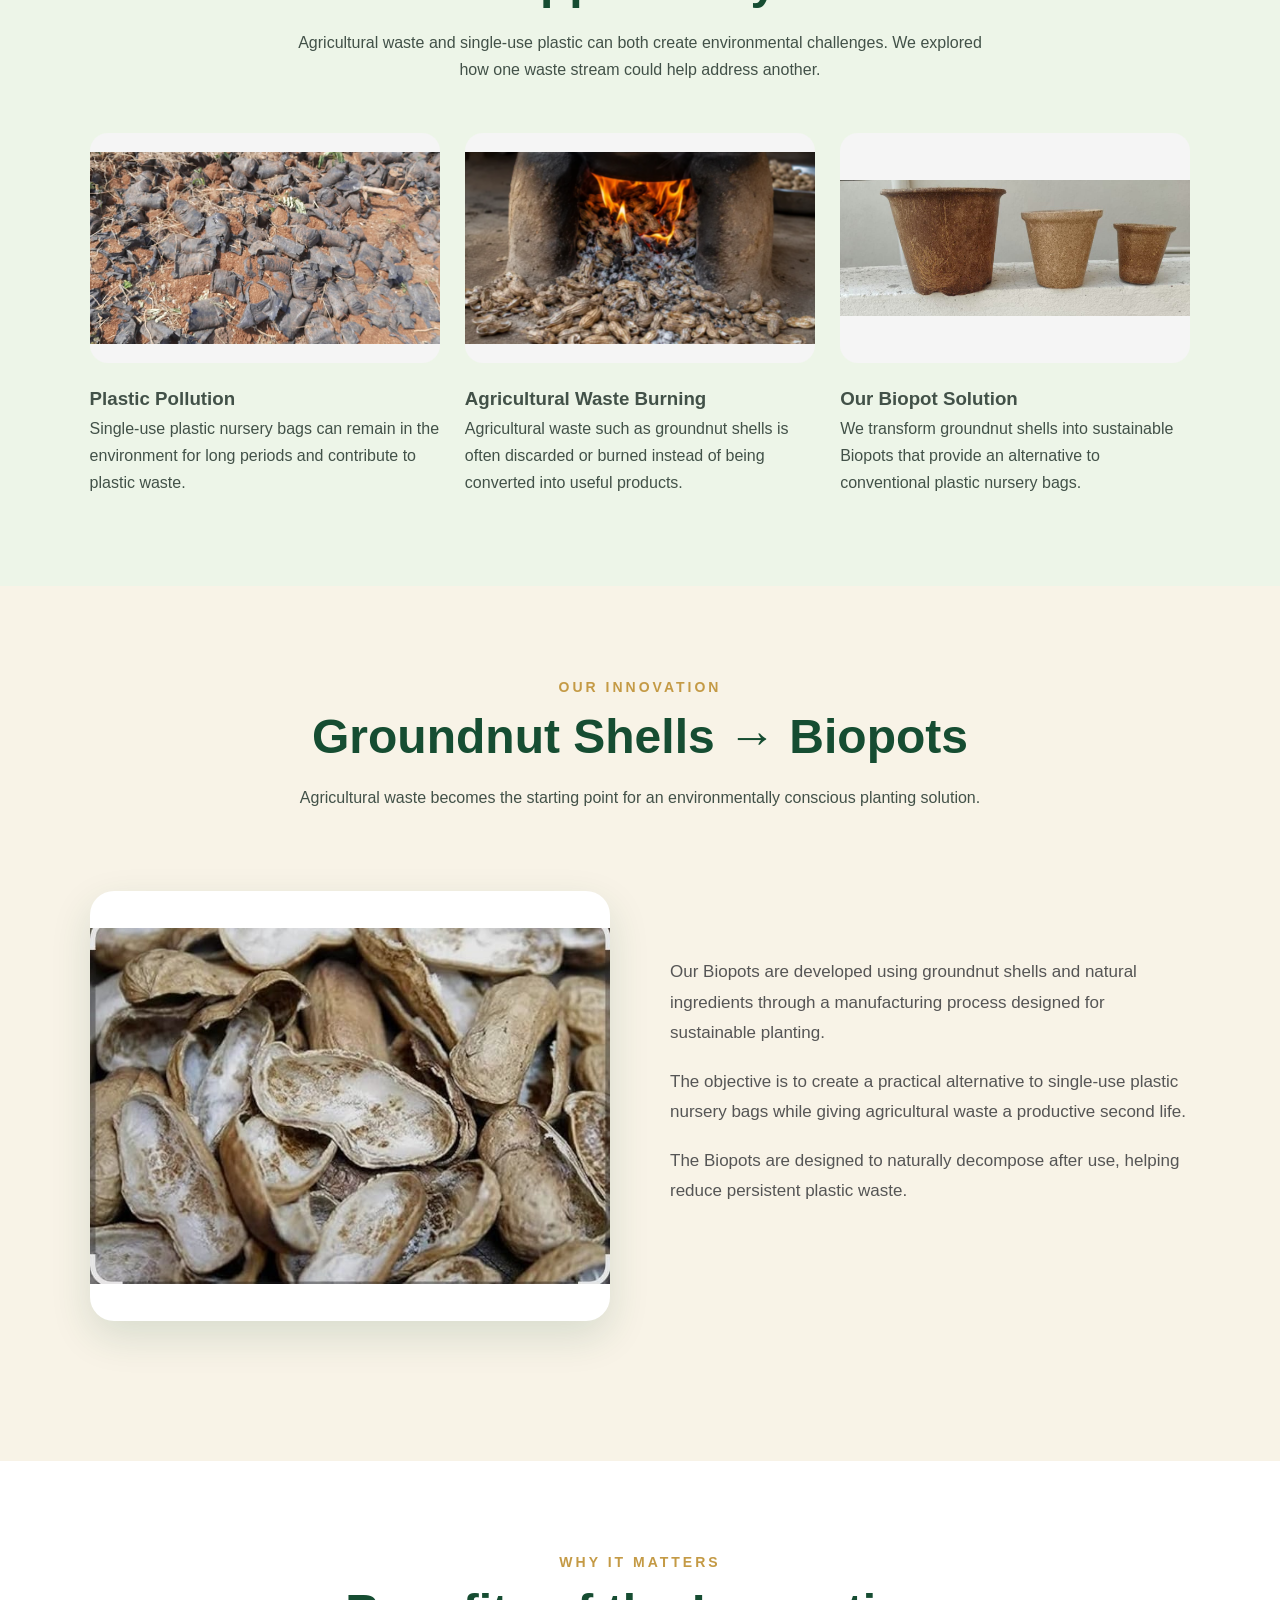
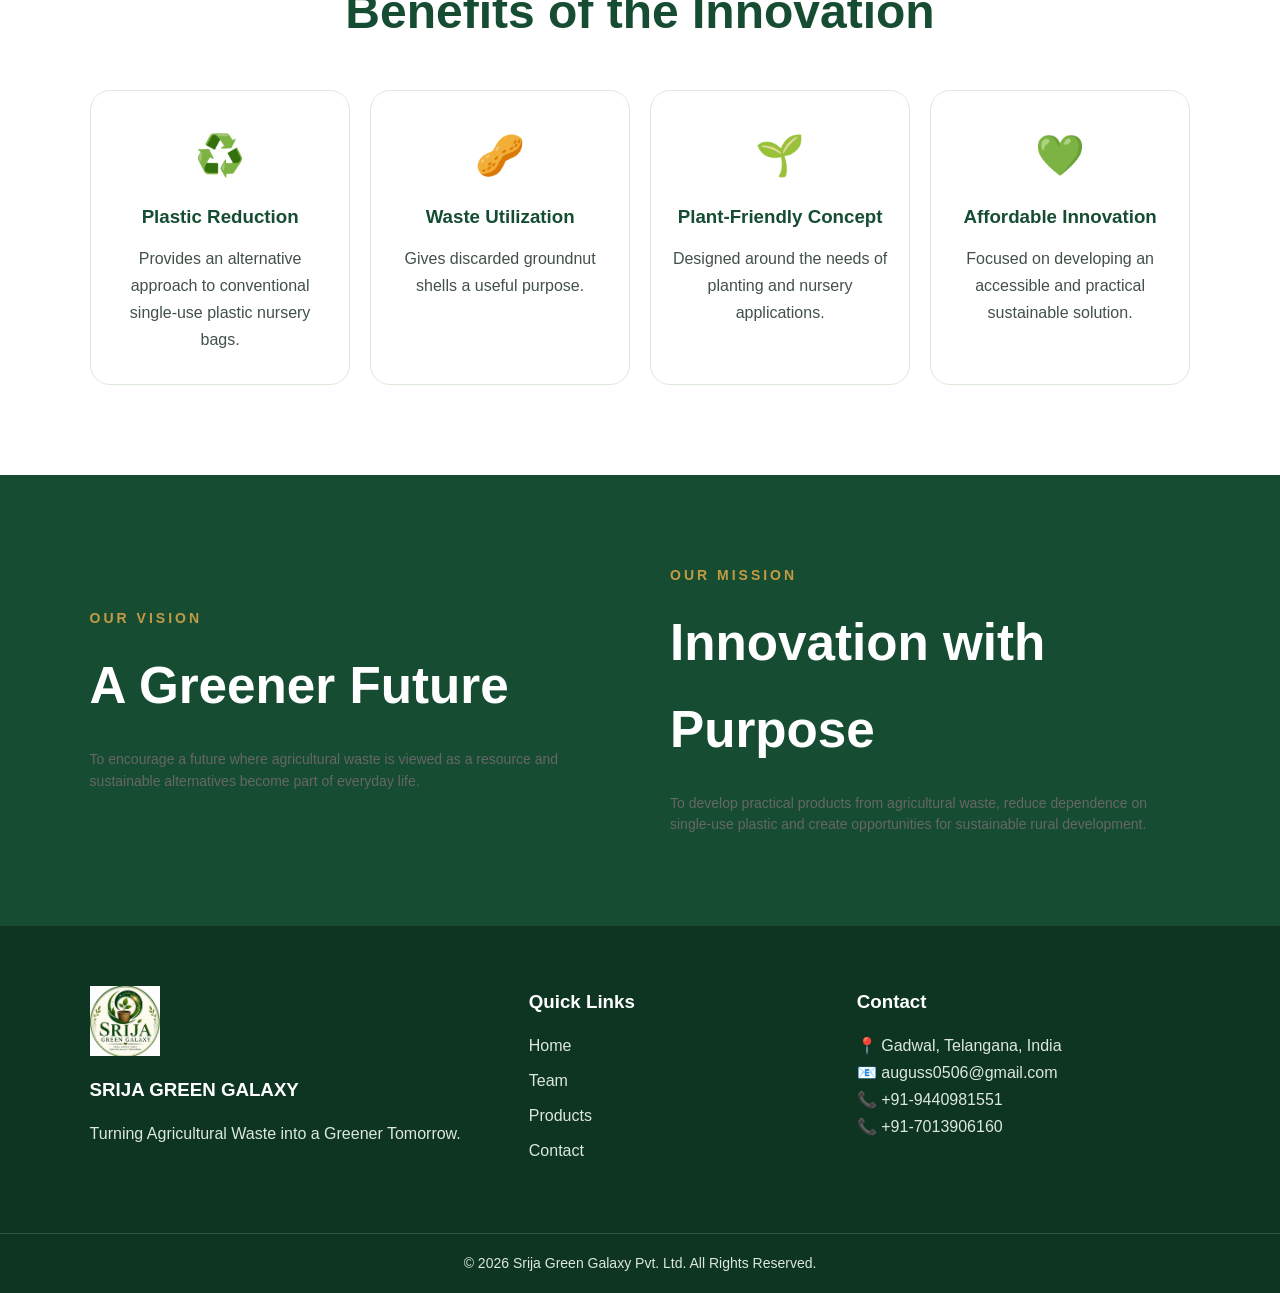
==== commit de9d7886: "changes2" ====
--- a/about.html
+++ b/about.html
@@ -126,47 +126,47 @@
     </div>
 
     <div class="biopot-grid">
-
-        <div class="biopot-card">
-
-            <div class="card-icon">🛍️</div>
-
-            <h3>Plastic Nursery Bags</h3>
-
-            <p>
-                Conventional nursery bags are commonly made from
-                plastic and can contribute to plastic waste after
-                planting.
-            </p>
-
-        </div>
-
-        <div class="biopot-card">
-
-            <div class="card-icon">🥜</div>
-
-            <h3>Groundnut Shell Waste</h3>
-
-            <p>
-                Groundnut shells are an agricultural by-product that
-                can otherwise be discarded or burned.
-            </p>
-
-        </div>
-
-        <div class="biopot-card">
-
-            <div class="card-icon">💡</div>
-
-            <h3>Our Approach</h3>
-
-            <p>
-                We explored converting groundnut shells into
-                useful, sustainable Biopots.
-            </p>
-
-        </div>
-
+        <div class="about-card">
+    <div class="about-card-image">
+        <img src="assets/images/pastic.jpeg" alt="Plastic pollution">
+    </div>
+
+    <h3>Plastic Pollution</h3>
+
+    <p>
+        Single-use plastic nursery bags can remain in the environment
+        for long periods and contribute to plastic waste.
+    </p>
+</div>
+
+
+<div class="about-card">
+    <div class="about-card-image">
+        <img src="assets/images/burning.png" alt="Agricultural waste burning">
+    </div>
+
+    <h3>Agricultural Waste Burning</h3>
+
+    <p>
+        Agricultural waste such as groundnut shells is often discarded
+        or burned instead of being converted into useful products.
+    </p>
+</div>
+
+
+<div class="about-card">
+    <div class="about-card-image">
+        <img src="assets/images/products/biopot-2.jpeg" alt="Groundnut shell Biopot">
+    </div>
+
+    <h3>Our Biopot Solution</h3>
+
+    <p>
+        We transform groundnut shells into sustainable Biopots that
+        provide an alternative to conventional plastic nursery bags.
+    </p>
+</div>
+        
     </div>
 
 </section>
--- a/assets/css/styles.css
+++ b/assets/css/styles.css
@@ -1669,4 +1669,2075 @@
     .social-buttons a {
         text-align: center;
     }
+}
+
+.hero-image video {
+    width: 100%;
+    height: 100%;
+    object-fit: cover;
+    border-radius: 24px;
+    display: block;
+}
+.journey-image {
+    display: grid;
+    grid-template-columns: repeat(3, 1fr);
+    gap: 20px;
+    margin-top: 30px;
+}
+
+.journey-image img {
+    width: 100%;
+    height: 300px;
+    object-fit: cover;
+    border-radius: 20px;
+    box-shadow: 0 10px 30px rgba(22, 77, 50, 0.15);
+    transition: transform 0.5s ease, box-shadow 0.5s ease;
+}
+
+.journey-image img:hover {
+    transform: scale(1.04);
+    box-shadow: 0 15px 35px rgba(22, 77, 50, 0.25);
+}
+
+@media (max-width: 800px) {
+    .journey-image {
+        grid-template-columns: 1fr;
+    }
+}
+.biopot-card .card-icon {
+    width: 100%;
+    height: 220px;
+    margin-bottom: 20px;
+    overflow: hidden;
+    border-radius: 18px;
+    background: #f5f5f5;
+
+    display: flex;
+    align-items: center;
+    justify-content: center;
+}
+
+.biopot-card .card-icon img {
+    width: 100%;
+    height: 100%;
+    object-fit: contain;
+    display: block;
+    transition: transform 0.5s ease;
+}
+
+.biopot-card:hover .card-icon img {
+    transform: scale(1.03);
+}
+.product-preview-card {
+    width: calc(50% - 15px) !important;
+    display: inline-block !important;
+    vertical-align: top;
+    box-sizing: border-box;
+    margin: 0 10px 30px 0;
+}
+
+.product-preview-card:nth-child(even) {
+    margin-right: 0;
+}
+
+.product-image-placeholder {
+    width: 100%;
+    height: 250px;
+    overflow: hidden;
+    border-radius: 18px;
+    margin-bottom: 20px;
+    background: #f5f5f5;
+    display: flex;
+    align-items: center;
+    justify-content: center;
+}
+
+.product-image-placeholder img {
+    width: 100%;
+    height: 100%;
+    object-fit: contain !important;
+    display: block;
+    transition: transform 0.5s ease;
+}
+
+.product-preview-card:hover .product-image-placeholder img {
+    transform: scale(1.03);
+}
+
+@media (max-width: 700px) {
+    .product-preview-card {
+        width: 100% !important;
+        margin-right: 0;
+    }
+}
+/* =========================================================
+   OUR IMPACT - CINEMATIC INFOGRAPHIC
+========================================================= */
+
+.impact-section {
+    padding: 90px 7%;
+    background: var(--cream);
+    overflow: hidden;
+}
+
+.impact-section .section-heading {
+    text-align: center;
+    max-width: 800px;
+    margin: 0 auto 70px;
+}
+
+.impact-section .section-heading h2 {
+    color: var(--dark-green);
+    font-size: 38px;
+    margin: 10px 0 15px;
+}
+
+.impact-section .section-heading > p:last-child {
+    color: #666;
+    line-height: 1.7;
+}
+
+
+/* MAIN LAYOUT */
+
+.impact-infographic {
+    position: relative;
+    max-width: 1250px;
+    min-height: 720px;
+    margin: auto;
+}
+
+
+/* IMPACT ITEMS */
+
+.impact-item {
+    position: absolute;
+    width: 390px;
+    display: flex;
+    align-items: center;
+    gap: 18px;
+    opacity: 0;
+    animation: impactAppear 1.2s ease forwards;
+}
+
+
+/* IMAGES */
+
+.impact-image {
+    width: 125px;
+    height: 125px;
+    min-width: 125px;
+    border-radius: 20px;
+    overflow: hidden;
+    background: white;
+    box-shadow: 0 12px 30px rgba(22, 77, 50, 0.16);
+}
+
+.impact-image img {
+    width: 100%;
+    height: 100%;
+    object-fit: cover;
+    display: block;
+}
+
+
+/* TEXT */
+
+.impact-text {
+    flex: 1;
+}
+
+.impact-text h3 {
+    color: var(--dark-green);
+    font-size: 19px;
+    margin: 0 0 8px;
+}
+
+.impact-text p {
+    color: #666;
+    line-height: 1.55;
+    margin: 0;
+    font-size: 14px;
+}
+
+
+/* CENTER */
+
+.impact-center {
+    position: absolute;
+    left: 50%;
+    top: 50%;
+    transform: translate(-50%, -50%);
+    text-align: center;
+    z-index: 5;
+}
+
+.impact-center-circle {
+    width: 280px;
+    height: 280px;
+    border-radius: 50%;
+    overflow: hidden;
+    background: #fff;
+    border: 10px solid rgba(255,255,255,0.8);
+    box-shadow:
+        0 20px 50px rgba(22, 77, 50, 0.22);
+
+    animation: centerFloat 5s ease-in-out infinite;
+}
+
+.impact-center-circle img {
+    width: 100%;
+    height: 100%;
+    object-fit: contain;
+    display: block;
+}
+
+.impact-center h3 {
+    margin-top: 18px;
+    color: var(--dark-green);
+    font-size: 20px;
+}
+
+
+/* POSITIONS */
+
+.impact-left-top {
+    left: 0;
+    top: 30px;
+    animation-delay: 0.2s;
+}
+
+.impact-right-top {
+    right: 0;
+    top: 30px;
+    animation-delay: 0.5s;
+}
+
+.impact-left-middle {
+    left: 0;
+    top: 285px;
+    animation-delay: 0.8s;
+}
+
+.impact-right-middle {
+    right: 0;
+    top: 285px;
+    animation-delay: 1.1s;
+}
+
+.impact-left-bottom {
+    left: 0;
+    bottom: 30px;
+    animation-delay: 1.4s;
+}
+
+.impact-right-bottom {
+    right: 0;
+    bottom: 30px;
+    animation-delay: 1.7s;
+}
+
+
+/* APPEAR ANIMATION */
+
+@keyframes impactAppear {
+
+    0% {
+        opacity: 0;
+        transform: translateY(40px) scale(0.94);
+    }
+
+    100% {
+        opacity: 1;
+        transform: translateY(0) scale(1);
+    }
+
+}
+
+
+/* CENTER FLOAT */
+
+@keyframes centerFloat {
+
+    0% {
+        transform: translateY(0);
+    }
+
+    50% {
+        transform: translateY(-10px);
+    }
+
+    100% {
+        transform: translateY(0);
+    }
+
+}
+
+
+/* IMAGE HOVER */
+
+.impact-item:hover .impact-image img {
+    transform: scale(1.07);
+}
+
+.impact-item .impact-image img {
+    transition: transform 0.6s ease;
+}
+
+.impact-item:hover .impact-image {
+    box-shadow: 0 18px 40px rgba(22, 77, 50, 0.24);
+}
+
+
+/* =========================================================
+   MOBILE
+========================================================= */
+
+@media (max-width: 1000px) {
+
+    .impact-infographic {
+        min-height: auto;
+        display: grid;
+        grid-template-columns: 1fr 1fr;
+        gap: 30px;
+    }
+
+    .impact-item {
+        position: relative;
+        left: auto;
+        right: auto;
+        top: auto;
+        bottom: auto;
+        width: 100%;
+    }
+
+    .impact-center {
+        position: relative;
+        left: auto;
+        top: auto;
+        transform: none;
+        grid-column: 1 / -1;
+        grid-row: 1;
+        margin: 20px auto 30px;
+    }
+
+    .impact-left-top {
+        grid-column: 1;
+        grid-row: 2;
+    }
+
+    .impact-right-top {
+        grid-column: 2;
+        grid-row: 2;
+    }
+
+    .impact-left-middle {
+        grid-column: 1;
+        grid-row: 3;
+    }
+
+    .impact-right-middle {
+        grid-column: 2;
+        grid-row: 3;
+    }
+
+    .impact-left-bottom {
+        grid-column: 1;
+        grid-row: 4;
+    }
+
+    .impact-right-bottom {
+        grid-column: 2;
+        grid-row: 4;
+    }
+
+}
+
+
+@media (max-width: 650px) {
+
+    .impact-section {
+        padding: 60px 5%;
+    }
+
+    .impact-section .section-heading h2 {
+        font-size: 28px;
+    }
+
+    .impact-infographic {
+        display: flex;
+        flex-direction: column;
+        gap: 25px;
+    }
+
+    .impact-center {
+        order: -1;
+    }
+
+    .impact-item {
+        display: flex;
+        width: 100%;
+    }
+
+    .impact-center-circle {
+        width: 220px;
+        height: 220px;
+    }
+
+}
+/* =========================================================
+   TEAM PAGE - ONLY 3 TEAM PHOTOS
+========================================================= */
+
+.team-member-image {
+    width: 100%;
+    height: 300px;
+    overflow: hidden;
+    border-radius: 20px;
+    background: #f5f5f5;
+
+    display: flex;
+    align-items: center;
+    justify-content: center;
+}
+
+.team-member-image img {
+    width: 100%;
+    height: 100%;
+    object-fit: contain;
+    display: block;
+    transition: transform 0.5s ease;
+}
+
+.team-member-image:hover img {
+    transform: scale(1.03);
+}
+.team-section .team-photo {
+    width: 100%;
+    height: 300px;
+    overflow: hidden;
+    border-radius: 20px;
+    background: #f5f5f5;
+
+    display: flex;
+    align-items: center;
+    justify-content: center;
+}
+
+.team-section .team-photo img {
+    width: 100%;
+    height: 100%;
+    object-fit: contain;
+    display: block;
+    transition: transform 0.5s ease;
+}
+
+.team-section .team-card:hover .team-photo img {
+    transform: scale(1.03);
+}
+/* =========================================================
+   TEAM - THREE MEMBERS SIDE BY SIDE
+========================================================= */
+
+.team-section .team-grid {
+    display: grid;
+    grid-template-columns: repeat(3, 1fr);
+    gap: 30px;
+    width: 100%;
+    max-width: 1200px;
+    margin: 0 auto;
+    align-items: stretch;
+}
+
+.team-section .team-card {
+    width: 100%;
+    box-sizing: border-box;
+}
+
+/* Same size for all 3 photos */
+.team-section .team-photo {
+    width: 100%;
+    height: 300px;
+    overflow: hidden;
+    border-radius: 20px;
+    background: #f5f5f5;
+
+    display: flex;
+    align-items: center;
+    justify-content: center;
+}
+
+.team-section .team-photo img {
+    width: 100%;
+    height: 100%;
+    object-fit: contain;
+    display: block;
+    transition: transform 0.5s ease;
+}
+
+.team-section .team-card:hover .team-photo img {
+    transform: scale(1.03);
+}
+
+/* Tablet */
+@media (max-width: 900px) {
+    .team-section .team-grid {
+        grid-template-columns: repeat(2, 1fr);
+    }
+}
+
+/* Mobile */
+@media (max-width: 600px) {
+    .team-section .team-grid {
+        grid-template-columns: 1fr;
+    }
+}
+/* =========================
+   TEAM CONTENT - CLEAN DESIGN
+========================= */
+
+.team-section .team-info {
+    text-align: center;
+    padding: 22px 18px 25px;
+}
+
+.team-section .team-info h2 {
+    margin: 0 0 8px;
+    color: var(--dark-green);
+    font-size: 25px;
+    font-weight: 800;
+    letter-spacing: 0.3px;
+}
+
+.team-section .team-info h3 {
+    margin: 0 0 7px;
+    color: var(--green);
+    font-size: 17px;
+    font-weight: 700;
+}
+
+.team-section .team-info .team-role {
+    margin: 0 0 14px;
+    color: var(--gold);
+    font-size: 13px;
+    font-weight: 800;
+    text-transform: uppercase;
+    letter-spacing: 1.5px;
+}
+
+.team-section .team-info p:last-child {
+    margin: 0 auto;
+    max-width: 320px;
+    color: #666;
+    font-size: 14px;
+    line-height: 1.7;
+}
+
+/* Card spacing */
+.team-section .team-card {
+    background: #ffffff;
+    border-radius: 22px;
+    overflow: hidden;
+    box-shadow: 0 10px 30px rgba(22, 77, 50, 0.12);
+    transition: transform 0.4s ease, box-shadow 0.4s ease;
+}
+
+.team-section .team-card:hover {
+    transform: translateY(-8px);
+    box-shadow: 0 18px 40px rgba(22, 77, 50, 0.18);
+}
+/* =========================
+   TEAM PAGE HERO
+========================= */
+
+.team-section + .team-message {
+    margin-top: 0;
+}
+
+.page-hero {
+    min-height: 360px;
+    padding: 80px 8% 75px;
+    display: flex;
+    flex-direction: column;
+    justify-content: center;
+    align-items: center;
+    text-align: center;
+    background:
+        linear-gradient(
+            135deg,
+            rgba(223, 238, 221, 0.95),
+            rgba(248, 243, 231, 0.98)
+        );
+    position: relative;
+    overflow: hidden;
+}
+
+/* Decorative circles */
+.page-hero::before {
+    content: "";
+    position: absolute;
+    width: 280px;
+    height: 280px;
+    border-radius: 50%;
+    background: rgba(40, 122, 77, 0.08);
+    top: -100px;
+    left: -80px;
+}
+
+.page-hero::after {
+    content: "";
+    position: absolute;
+    width: 220px;
+    height: 220px;
+    border-radius: 50%;
+    background: rgba(196, 154, 69, 0.10);
+    bottom: -90px;
+    right: -50px;
+}
+
+.page-hero p:first-child {
+    position: relative;
+    z-index: 1;
+    margin: 0 0 15px;
+    color: var(--gold);
+    font-size: 14px;
+    font-weight: 800;
+    letter-spacing: 4px;
+    text-transform: uppercase;
+}
+
+.page-hero h2 {
+    position: relative;
+    z-index: 1;
+    max-width: 850px;
+    margin: 0;
+    color: var(--dark-green);
+    font-size: clamp(38px, 5vw, 58px);
+    line-height: 1.12;
+    font-weight: 800;
+    letter-spacing: -1px;
+}
+
+.page-hero p:last-child {
+    position: relative;
+    z-index: 1;
+    max-width: 650px;
+    margin: 22px auto 0;
+    color: #5f665f;
+    font-size: 17px;
+    line-height: 1.8;
+}
+
+/* Small decorative line */
+.page-hero h2::after {
+    content: "";
+    display: block;
+    width: 70px;
+    height: 4px;
+    margin: 24px auto 0;
+    border-radius: 10px;
+    background: var(--gold);
+}
+
+/* Mobile */
+@media (max-width: 600px) {
+    .page-hero {
+        min-height: 300px;
+        padding: 60px 6%;
+    }
+
+    .page-hero h2 {
+        font-size: 34px;
+    }
+
+    .page-hero p:last-child {
+        font-size: 15px;
+    }
+}
+/* =========================
+   ABOUT PAGE IMAGE CARDS
+========================= */
+
+.about-card-image {
+    width: 100%;
+    height: 230px;
+    overflow: hidden;
+    border-radius: 18px;
+    background: #f5f5f5;
+
+    display: flex;
+    align-items: center;
+    justify-content: center;
+
+    margin-bottom: 20px;
+}
+
+.about-card-image img {
+    width: 100%;
+    height: 100%;
+
+    /* Keeps the complete original image visible */
+    object-fit: contain;
+
+    display: block;
+
+    transition: transform 0.6s ease;
+}
+
+.about-card:hover .about-card-image img {
+    transform: scale(1.04);
+}
+/* =========================================
+   ABOUT PAGE - LARGE IMAGE ALIGNMENT
+========================================= */
+
+/* Keep the journey sections balanced */
+.journey-content {
+    width: 100%;
+    max-width: 1200px;
+    margin: 50px auto;
+    display: grid;
+    grid-template-columns: 1fr 1fr;
+    gap: 60px;
+    align-items: center;
+}
+
+/* Large image box */
+.journey-content .journey-image {
+    width: 100%;
+    height: 430px;
+    display: flex;
+    align-items: center;
+    justify-content: center;
+    overflow: hidden;
+    border-radius: 24px;
+    background: #ffffff;
+    box-shadow: 0 15px 40px rgba(22, 77, 50, 0.14);
+}
+
+/* Original image stays completely visible */
+.journey-content .journey-image img {
+    width: 100%;
+    height: 100%;
+    object-fit: contain;
+    display: block;
+    transition: transform 0.6s ease;
+}
+
+/* Gentle hover animation */
+.journey-content .journey-image:hover img {
+    transform: scale(1.03);
+}
+
+/* Text alignment */
+.journey-content .journey-text {
+    width: 100%;
+    max-width: 520px;
+}
+
+.journey-content .journey-text p {
+    color: #555;
+    line-height: 1.8;
+    margin-bottom: 18px;
+}
+
+/* Quote */
+.journey-content .journey-text blockquote {
+    margin: 25px 0;
+    padding: 20px 25px;
+    border-left: 5px solid var(--gold);
+    background: var(--light-green);
+    border-radius: 12px;
+    color: var(--dark-green);
+    font-size: 18px;
+    line-height: 1.6;
+    font-weight: 600;
+}
+
+/* =========================================
+   MOBILE
+========================================= */
+
+@media (max-width: 800px) {
+
+    .journey-content {
+        grid-template-columns: 1fr;
+        gap: 35px;
+        margin: 35px auto;
+    }
+
+    .journey-content .journey-image {
+        height: 380px;
+    }
+
+    .journey-content .journey-text {
+        max-width: 100%;
+    }
+}
+
+@media (max-width: 500px) {
+
+    .journey-content .journey-image {
+        height: 300px;
+        border-radius: 18px;
+    }
+}
+/* =========================================
+   PRODUCT PROCESS FLOW
+========================================= */
+
+.process-flow {
+    max-width: 1250px;
+    margin: 55px auto;
+    display: flex;
+    align-items: center;
+    justify-content: center;
+    gap: 18px;
+}
+
+.process-step {
+    width: 230px;
+    text-align: center;
+    background: #ffffff;
+    padding: 22px 18px 25px;
+    border-radius: 22px;
+    box-shadow: 0 10px 30px rgba(22, 77, 50, 0.12);
+    transition: transform 0.4s ease, box-shadow 0.4s ease;
+}
+
+.process-step:hover {
+    transform: translateY(-8px);
+    box-shadow: 0 18px 40px rgba(22, 77, 50, 0.18);
+}
+
+/* Number */
+.process-number {
+    width: 34px;
+    height: 34px;
+    margin: -38px auto 12px;
+    border-radius: 50%;
+    background: var(--dark-green);
+    color: white;
+
+    display: flex;
+    align-items: center;
+    justify-content: center;
+
+    font-size: 12px;
+    font-weight: 800;
+}
+
+/* Image */
+.process-image {
+    width: 100%;
+    height: 150px;
+    border-radius: 16px;
+    overflow: hidden;
+    background: #f5f5f5;
+
+    display: flex;
+    align-items: center;
+    justify-content: center;
+}
+
+.process-image img {
+    width: 100%;
+    height: 100%;
+    object-fit: contain;
+    display: block;
+    transition: transform 0.6s ease;
+}
+
+.process-step:hover .process-image img {
+    transform: scale(1.05);
+}
+
+/* Heading */
+.process-step h3 {
+    margin: 18px 0 8px;
+    color: var(--dark-green);
+    font-size: 18px;
+    font-weight: 800;
+}
+
+/* Description */
+.process-step p {
+    margin: 0;
+    color: #666;
+    font-size: 13px;
+    line-height: 1.6;
+}
+
+/* Arrow */
+.process-arrow {
+    width: 45px;
+    flex-shrink: 0;
+    display: flex;
+    justify-content: center;
+    align-items: center;
+}
+
+.process-arrow span {
+    color: var(--gold);
+    font-size: 32px;
+    font-weight: 700;
+    animation: processArrow 2s ease-in-out infinite;
+}
+
+@keyframes processArrow {
+    0%, 100% {
+        transform: translateX(0);
+        opacity: 0.7;
+    }
+
+    50% {
+        transform: translateX(7px);
+        opacity: 1;
+    }
+}
+
+/* =========================
+   PROCESS INTRO
+========================= */
+
+.process-intro {
+    width: 100%;
+    max-width: 1200px;
+    margin: 60px auto;
+
+    display: grid;
+    grid-template-columns: 1fr 1fr;
+
+    gap: 60px;
+    align-items: center;
+}
+
+
+/* IMAGE */
+
+.process-intro-image {
+    width: 100%;
+    height: 400px;
+
+    border-radius: 24px;
+    overflow: hidden;
+
+    background: #f5f5f5;
+
+    display: flex;
+    align-items: center;
+    justify-content: center;
+
+    box-shadow: 0 15px 40px rgba(22, 77, 50, 0.14);
+}
+
+.process-intro-image img {
+    width: 100%;
+    height: 100%;
+
+    object-fit: contain;
+
+    display: block;
+
+    transition: transform 0.6s ease;
+}
+
+.process-intro-image:hover img {
+    transform: scale(1.04);
+}
+
+
+/* CONTENT */
+
+.process-intro-content {
+    padding: 20px;
+}
+
+.process-label {
+    color: var(--gold);
+
+    font-size: 13px;
+    font-weight: 800;
+
+    letter-spacing: 2px;
+    text-transform: uppercase;
+}
+
+.process-intro-content h2 {
+    margin: 12px 0 20px;
+
+    color: var(--dark-green);
+
+    font-size: 38px;
+    line-height: 1.2;
+}
+
+.process-intro-content p {
+    color: #666;
+
+    font-size: 16px;
+    line-height: 1.8;
+
+    max-width: 520px;
+}
+
+
+/* =========================
+   HORIZONTAL PROCESS FLOW
+========================= */
+
+.process-flow {
+    width: 100%;
+    max-width: 1150px;
+
+    margin: 50px auto 80px;
+
+    display: flex;
+    align-items: center;
+    justify-content: center;
+}
+
+
+/* EACH STEP */
+
+.flow-step {
+    flex: 1;
+
+    text-align: center;
+
+    padding: 25px 15px;
+
+    background: #ffffff;
+
+    border-radius: 20px;
+
+    box-shadow: 0 8px 25px rgba(22, 77, 50, 0.10);
+
+    transition: transform 0.4s ease,
+                box-shadow 0.4s ease;
+}
+
+.flow-step:hover {
+    transform: translateY(-7px);
+
+    box-shadow: 0 15px 35px rgba(22, 77, 50, 0.18);
+}
+
+
+/* ICON */
+
+.flow-icon {
+    font-size: 42px;
+
+    margin-bottom: 12px;
+}
+
+
+/* TITLE */
+
+.flow-step h3 {
+    margin: 0;
+
+    color: var(--dark-green);
+
+    font-size: 17px;
+    font-weight: 800;
+}
+
+
+/* ARROWS */
+
+.flow-arrow {
+    flex: 0 0 55px;
+
+    text-align: center;
+
+    color: var(--gold);
+
+    font-size: 32px;
+    font-weight: 800;
+
+    animation: processArrow 2s ease-in-out infinite;
+}
+
+@keyframes processArrow {
+
+    0%,
+    100% {
+        transform: translateX(0);
+        opacity: 0.6;
+    }
+
+    50% {
+        transform: translateX(6px);
+        opacity: 1;
+    }
+}
+
+
+/* =========================
+   MOBILE
+========================= */
+
+@media (max-width: 800px) {
+
+    .process-intro {
+        grid-template-columns: 1fr;
+
+        gap: 30px;
+
+        margin: 40px auto;
+    }
+
+    .process-intro-image {
+        height: 320px;
+    }
+
+    .process-intro-content {
+        padding: 0 10px;
+    }
+
+    .process-intro-content h2 {
+        font-size: 30px;
+    }
+
+    .process-flow {
+        flex-wrap: wrap;
+        gap: 15px;
+    }
+
+    .flow-step {
+        flex: 0 0 calc(50% - 10px);
+    }
+
+    .flow-arrow {
+        display: none;
+    }
+}
+
+
+@media (max-width: 500px) {
+
+    .flow-step {
+        flex: 0 0 100%;
+    }
+}
+/* =================================
+   PROCESS INTRO
+================================= */
+
+.process-intro {
+    width: 100%;
+    max-width: 1200px;
+    margin: 60px auto 80px;
+
+    display: grid;
+    grid-template-columns: 1fr 1fr;
+
+    gap: 60px;
+    align-items: center;
+}
+
+.process-intro-image {
+    width: 100%;
+    height: 420px;
+
+    border-radius: 24px;
+    overflow: hidden;
+
+    background: #fff;
+
+    display: flex;
+    align-items: center;
+    justify-content: center;
+
+    box-shadow: 0 15px 40px rgba(22, 77, 50, 0.14);
+}
+
+.process-intro-image img {
+    width: 100%;
+    height: 100%;
+    object-fit: contain;
+}
+
+.process-intro-content {
+    padding: 20px;
+}
+
+.process-label {
+    color: var(--gold);
+    font-size: 13px;
+    font-weight: 800;
+    letter-spacing: 2px;
+    text-transform: uppercase;
+}
+
+.process-intro-content h2 {
+    margin: 12px 0 20px;
+    color: var(--dark-green);
+    font-size: 38px;
+    line-height: 1.2;
+}
+
+.process-intro-content p {
+    color: #666;
+    font-size: 16px;
+    line-height: 1.8;
+}
+
+
+/* =================================
+   HORIZONTAL FLOW BELOW
+================================= */
+
+.process-flow {
+    width: 100%;
+    max-width: 1200px;
+
+    margin: 0 auto 80px;
+
+    display: flex;
+    flex-direction: row;
+    flex-wrap: nowrap;
+
+    align-items: center;
+    justify-content: center;
+}
+
+
+/* EACH IMAGE */
+
+.flow-step {
+    width: 230px;
+    flex: 0 0 230px;
+
+    text-align: center;
+}
+
+.flow-image {
+    width: 230px;
+    height: 170px;
+
+    border-radius: 18px;
+    overflow: hidden;
+
+    background: #fff;
+
+    display: flex;
+    align-items: center;
+    justify-content: center;
+
+    box-shadow: 0 8px 25px rgba(22, 77, 50, 0.12);
+
+    transition: transform 0.4s ease,
+                box-shadow 0.4s ease;
+}
+
+.flow-image img {
+    width: 100%;
+    height: 100%;
+
+    object-fit: contain;
+
+    display: block;
+
+    transition: transform 0.5s ease;
+}
+
+.flow-step:hover .flow-image {
+    transform: translateY(-6px);
+    box-shadow: 0 15px 35px rgba(22, 77, 50, 0.18);
+}
+
+.flow-step:hover .flow-image img {
+    transform: scale(1.05);
+}
+
+
+/* TEXT UNDER IMAGE */
+
+.flow-step h3 {
+    margin: 15px 0 0;
+
+    color: var(--dark-green);
+
+    font-size: 17px;
+    font-weight: 800;
+}
+
+
+/* ARROWS BETWEEN IMAGES */
+
+.flow-arrow {
+    width: 60px;
+    flex: 0 0 60px;
+
+    text-align: center;
+
+    color: var(--gold);
+
+    font-size: 35px;
+    font-weight: 800;
+}
+
+
+/* MOBILE */
+
+@media (max-width: 800px) {
+
+    .process-intro {
+        grid-template-columns: 1fr;
+        gap: 30px;
+    }
+
+    .process-intro-image {
+        height: 330px;
+    }
+
+    .process-flow {
+        justify-content: flex-start;
+        overflow-x: auto;
+        padding: 10px 20px 30px;
+    }
+
+    .flow-step {
+        flex: 0 0 200px;
+        width: 200px;
+    }
+
+    .flow-image {
+        width: 200px;
+        height: 150px;
+    }
+
+    .flow-arrow {
+        flex: 0 0 45px;
+        width: 45px;
+    }
+}
+/* =========================================
+   BIOPOT PROCESS FLOW
+========================================= */
+
+.biopot-process-section {
+    width: 100%;
+    max-width: 1250px;
+
+    margin: 100px auto 90px;
+}
+
+
+/* FLOW */
+
+.process-flow {
+    width: 100%;
+
+    display: flex;
+    flex-direction: row;
+    flex-wrap: nowrap;
+
+    align-items: center;
+    justify-content: center;
+
+    gap: 0;
+}
+
+
+/* EACH CARD */
+
+.flow-step {
+    width: 230px;
+    flex: 0 0 230px;
+
+    text-align: center;
+
+    background: #ffffff;
+
+    padding: 15px;
+
+    border-radius: 20px;
+
+    box-sizing: border-box;
+
+    box-shadow:
+        0 8px 25px rgba(22, 77, 50, 0.12);
+
+    transition:
+        transform 0.4s ease,
+        box-shadow 0.4s ease;
+}
+
+.flow-step:hover {
+    transform: translateY(-8px);
+
+    box-shadow:
+        0 18px 40px rgba(22, 77, 50, 0.18);
+}
+
+
+/* =========================================
+   ORIGINAL IMAGE INSIDE CARD
+========================================= */
+
+.flow-image {
+    width: 100%;
+    height: 190px;
+
+    border-radius: 15px;
+
+    background: #f8f8f8;
+
+    overflow: hidden;
+
+    display: flex;
+    align-items: center;
+    justify-content: center;
+}
+
+
+/*
+   IMPORTANT:
+   contain keeps the ORIGINAL image visible.
+   It will NOT crop the image.
+*/
+
+.flow-image img {
+    width: 100%;
+    height: 100%;
+
+    object-fit: contain;
+
+    display: block;
+
+    transition: transform 0.5s ease;
+}
+
+.flow-step:hover .flow-image img {
+    transform: scale(1.04);
+}
+
+
+/* TEXT UNDER IMAGE */
+
+.flow-step h3 {
+    margin: 16px 5px 5px;
+
+    color: var(--dark-green);
+
+    font-size: 17px;
+
+    font-weight: 800;
+
+    line-height: 1.3;
+}
+
+
+/* =========================================
+   ARROWS
+========================================= */
+
+.flow-arrow {
+    width: 65px;
+
+    flex: 0 0 65px;
+
+    display: flex;
+
+    align-items: center;
+    justify-content: center;
+
+    color: var(--gold);
+
+    font-size: 34px;
+
+    font-weight: 800;
+}
+
+
+/* =========================================
+   LARGE GAP BETWEEN IMAGE+CONTENT
+   AND PROCESS FLOW
+========================================= */
+
+/*
+   This controls the gap ABOVE the process flow.
+*/
+
+.product-gallery-section {
+    margin-bottom: 25px !important;
+}
+
+
+/* =========================================
+   MOBILE
+========================================= */
+
+@media (max-width: 800px) {
+
+    .biopot-process-section {
+        margin-top: 70px;
+    }
+
+    .process-flow {
+        justify-content: flex-start;
+
+        overflow-x: auto;
+
+        padding: 10px 20px 30px;
+    }
+
+    .flow-step {
+        flex: 0 0 210px;
+
+        width: 210px;
+    }
+
+    .flow-image {
+        height: 175px;
+    }
+
+    .flow-arrow {
+        flex: 0 0 45px;
+
+        width: 45px;
+    }
+}
+/* =================================================
+   WHY BIOPOTS
+================================================= */
+
+.biopot-benefits-section {
+    width: 100%;
+    max-width: 1200px;
+    margin: 45px auto 280px;
+    padding: 0 20px;
+    box-sizing: border-box;
+}
+
+.biopot-benefits-section .section-heading {
+    text-align: center;
+    margin-bottom: 35px;
+}
+
+.biopot-benefits-section .section-heading h2 {
+    color: var(--dark-green);
+    font-size: 34px;
+    margin: 8px 0 12px;
+    font-weight: 800;
+}
+
+.biopot-benefits-section .section-heading p:last-child {
+    color: #666;
+    font-size: 16px;
+    line-height: 1.6;
+    margin: 0 auto;
+    max-width: 650px;
+}
+
+
+/* ---------- BENEFIT GRID ---------- */
+
+.biopot-benefits-grid {
+    display: grid;
+    grid-template-columns: repeat(3, 1fr);
+    gap: 22px;
+    width: 100%;
+}
+
+
+/* ---------- BENEFIT CARD ---------- */
+
+.biopot-benefit-card {
+    background: #ffffff;
+    border: 1px solid rgba(22, 77, 50, 0.08);
+    border-radius: 18px;
+    padding: 25px 22px;
+    text-align: center;
+    box-sizing: border-box;
+
+    min-height: 210px;
+
+    display: flex;
+    flex-direction: column;
+    align-items: center;
+    justify-content: flex-start;
+
+    box-shadow: 0 8px 24px rgba(22, 77, 50, 0.08);
+
+    transition:
+        transform 0.35s ease,
+        box-shadow 0.35s ease;
+}
+
+.biopot-benefit-card:hover {
+    transform: translateY(-6px);
+    box-shadow: 0 15px 32px rgba(22, 77, 50, 0.14);
+}
+
+
+/* ---------- ICON ---------- */
+
+.biopot-benefit-card .benefit-icon {
+    width: 52px;
+    height: 52px;
+
+    display: flex;
+    align-items: center;
+    justify-content: center;
+
+    border-radius: 50%;
+
+    background: #edf6ed;
+
+    font-size: 25px;
+
+    margin-bottom: 15px;
+}
+
+
+/* ---------- TITLE ---------- */
+
+.biopot-benefit-card h3 {
+    margin: 0 0 10px;
+
+    color: var(--dark-green);
+
+    font-size: 18px;
+    font-weight: 800;
+
+    line-height: 1.3;
+}
+
+
+/* ---------- DESCRIPTION ---------- */
+
+.biopot-benefit-card p {
+    margin: 0;
+
+    color: #666;
+
+    font-size: 14px;
+    line-height: 1.65;
+
+    max-width: 300px;
+}
+
+
+/* ---------- TABLET ---------- */
+
+@media (max-width: 900px) {
+
+    .biopot-benefits-grid {
+        grid-template-columns: repeat(2, 1fr);
+    }
+
+}
+
+
+/* ---------- MOBILE ---------- */
+
+@media (max-width: 600px) {
+
+    .biopot-benefits-section {
+        margin-top: 35px;
+        padding: 0 15px;
+    }
+
+    .biopot-benefits-grid {
+        grid-template-columns: 1fr;
+        gap: 18px;
+    }
+
+    .biopot-benefits-section .section-heading h2 {
+        font-size: 28px;
+    }
+
+    .biopot-benefit-card {
+        min-height: auto;
+        padding: 22px 18px;
+    }
+
+}
+/* =========================================
+   FIX GAP: PROCESS → WHY BIOPOTS
+========================================= */
+
+.biopot-process-section {
+    margin-bottom: 0 !important;
+    padding-bottom: 0 !important;
+}
+
+.biopot-benefits-section {
+    margin-top: 15px !important;
+    padding-top: 0 !important;
+}
+/* =========================================
+   CERTIFICATES - NEAT ALIGNMENT
+========================================= */
+
+.certificates-section {
+    width: 100%;
+    max-width: 1200px;
+    margin: 50px auto 80px;
+    padding: 0 20px;
+    box-sizing: border-box;
+}
+
+
+/* Section heading */
+
+.certificates-section .section-heading {
+    text-align: center;
+    margin-bottom: 40px;
+}
+
+.certificates-section .section-heading h2 {
+    color: var(--dark-green);
+    margin: 8px 0 12px;
+    font-size: 34px;
+}
+
+.certificates-section .section-heading p:last-child {
+    max-width: 700px;
+    margin: 0 auto;
+    color: #666;
+    line-height: 1.6;
+}
+
+
+/* =========================================
+   GRID
+========================================= */
+
+.certificate-grid {
+    width: 100%;
+    display: grid;
+
+    grid-template-columns: repeat(2, 1fr);
+
+    gap: 30px;
+
+    align-items: stretch;
+}
+
+
+/* =========================================
+   CARD
+========================================= */
+
+.certificate-card {
+    width: 100%;
+    min-height: 520px;
+
+    background: #ffffff;
+
+    border-radius: 20px;
+
+    padding: 20px;
+
+    box-sizing: border-box;
+
+    display: flex;
+    flex-direction: column;
+    align-items: center;
+
+    box-shadow: 0 10px 30px rgba(22, 77, 50, 0.10);
+
+    transition:
+        transform 0.35s ease,
+        box-shadow 0.35s ease;
+}
+
+.certificate-card:hover {
+    transform: translateY(-6px);
+
+    box-shadow:
+        0 18px 40px rgba(22, 77, 50, 0.16);
+}
+
+
+/* =========================================
+   IMAGE
+========================================= */
+
+.certificate-card .certificate-image {
+    width: 100%;
+    height: 320px;
+
+    display: flex;
+    align-items: center;
+    justify-content: center;
+
+    background: #f7f7f7;
+
+    border-radius: 15px;
+
+    overflow: hidden;
+}
+
+.certificate-card .certificate-image a {
+    width: 100%;
+    height: 100%;
+
+    display: flex;
+    align-items: center;
+    justify-content: center;
+}
+
+.certificate-card .certificate-image img {
+    width: 100%;
+    height: 100%;
+
+    object-fit: contain;
+
+    display: block;
+
+    transition: transform 0.4s ease;
+}
+
+.certificate-card:hover .certificate-image img {
+    transform: scale(1.03);
+}
+
+
+/* =========================================
+   TITLE
+========================================= */
+
+.certificate-card h3 {
+    width: 100%;
+
+    margin: 18px 0 8px;
+
+    text-align: center;
+
+    color: var(--dark-green);
+
+    font-size: 19px;
+    font-weight: 800;
+
+    line-height: 1.35;
+}
+
+
+/* =========================================
+   DESCRIPTION
+========================================= */
+
+.certificate-card p {
+    width: 100%;
+
+    max-width: 450px;
+
+    margin: 0 0 18px;
+
+    text-align: center;
+
+    color: #666;
+
+    font-size: 14px;
+
+    line-height: 1.6;
+}
+
+
+/* =========================================
+   BUTTON
+========================================= */
+
+.certificate-card .btn-primary {
+    margin-top: auto;
+
+    display: inline-flex;
+
+    align-items: center;
+    justify-content: center;
+
+    min-width: 170px;
+
+    padding: 11px 22px;
+
+    border-radius: 10px;
+
+    text-decoration: none;
+
+    font-size: 14px;
+    font-weight: 700;
+
+    background: var(--dark-green);
+    color: #ffffff;
+
+    transition:
+        transform 0.3s ease,
+        opacity 0.3s ease;
+}
+
+.certificate-card .btn-primary:hover {
+    transform: translateY(-2px);
+    opacity: 0.9;
+}
+
+
+/* =========================================
+   TABLET
+========================================= */
+
+@media (max-width: 850px) {
+
+    .certificate-grid {
+        grid-template-columns: 1fr;
+        gap: 25px;
+    }
+
+    .certificate-card {
+        min-height: auto;
+    }
+
+}
+
+
+/* =========================================
+   MOBILE
+========================================= */
+
+@media (max-width: 550px) {
+
+    .certificates-section {
+        padding: 0 15px;
+    }
+
+    .certificates-section .section-heading h2 {
+        font-size: 28px;
+    }
+
+    .certificate-card {
+        padding: 15px;
+    }
+
+    .certificate-card .certificate-image {
+        height: 280px;
+    }
+
+}
+/* =========================================
+   CONTACT FORM - SEND BUTTON
+========================================= */
+
+.contact-submit {
+    width: 100%;
+    display: flex;
+    justify-content: center;
+    margin-top: 25px;
+}
+
+.send-message-btn {
+    border: none;
+    outline: none;
+    cursor: pointer;
+
+    padding: 13px 40px;
+
+    background: var(--dark-green);
+    color: #ffffff;
+
+    border-radius: 10px;
+
+    font-size: 16px;
+    font-weight: 700;
+
+    box-shadow: 0 8px 20px rgba(22, 77, 50, 0.18);
+
+    transition:
+        background 0.3s ease,
+        transform 0.3s ease,
+        box-shadow 0.3s ease;
+}
+
+.send-message-btn:hover {
+    background: var(--gold);
+    transform: translateY(-3px);
+
+    box-shadow: 0 12px 25px rgba(22, 77, 50, 0.22);
+}
+
+.send-message-btn:active {
+    transform: translateY(0);
+}
+/* =========================================
+   THANK YOU MESSAGE
+========================================= */
+
+.thank-you-message {
+    max-width: 650px;
+    margin: 20px auto;
+    padding: 35px 30px;
+
+    text-align: center;
+
+    background: #ffffff;
+
+    border-radius: 20px;
+
+    border: 1px solid rgba(22, 77, 50, 0.10);
+
+    box-shadow: 0 12px 35px rgba(22, 77, 50, 0.12);
+
+    animation: thankYouAppear 0.6s ease;
+}
+
+.thank-you-icon {
+    width: 65px;
+    height: 65px;
+
+    margin: 0 auto 18px;
+
+    display: flex;
+    align-items: center;
+    justify-content: center;
+
+    border-radius: 50%;
+
+    background: var(--dark-green);
+    color: #ffffff;
+
+    font-size: 32px;
+    font-weight: 800;
+}
+
+.thank-you-message h3 {
+    margin: 0 0 12px;
+
+    color: var(--dark-green);
+
+    font-size: 25px;
+}
+
+.thank-you-message p {
+    margin: 8px auto;
+
+    max-width: 520px;
+
+    color: #666;
+
+    font-size: 15px;
+
+    line-height: 1.7;
+}
+
+.thank-you-message strong {
+    color: var(--dark-green);
+}
+
+@keyframes thankYouAppear {
+
+    from {
+        opacity: 0;
+        transform: translateY(20px);
+    }
+
+    to {
+        opacity: 1;
+        transform: translateY(0);
+    }
+
 }
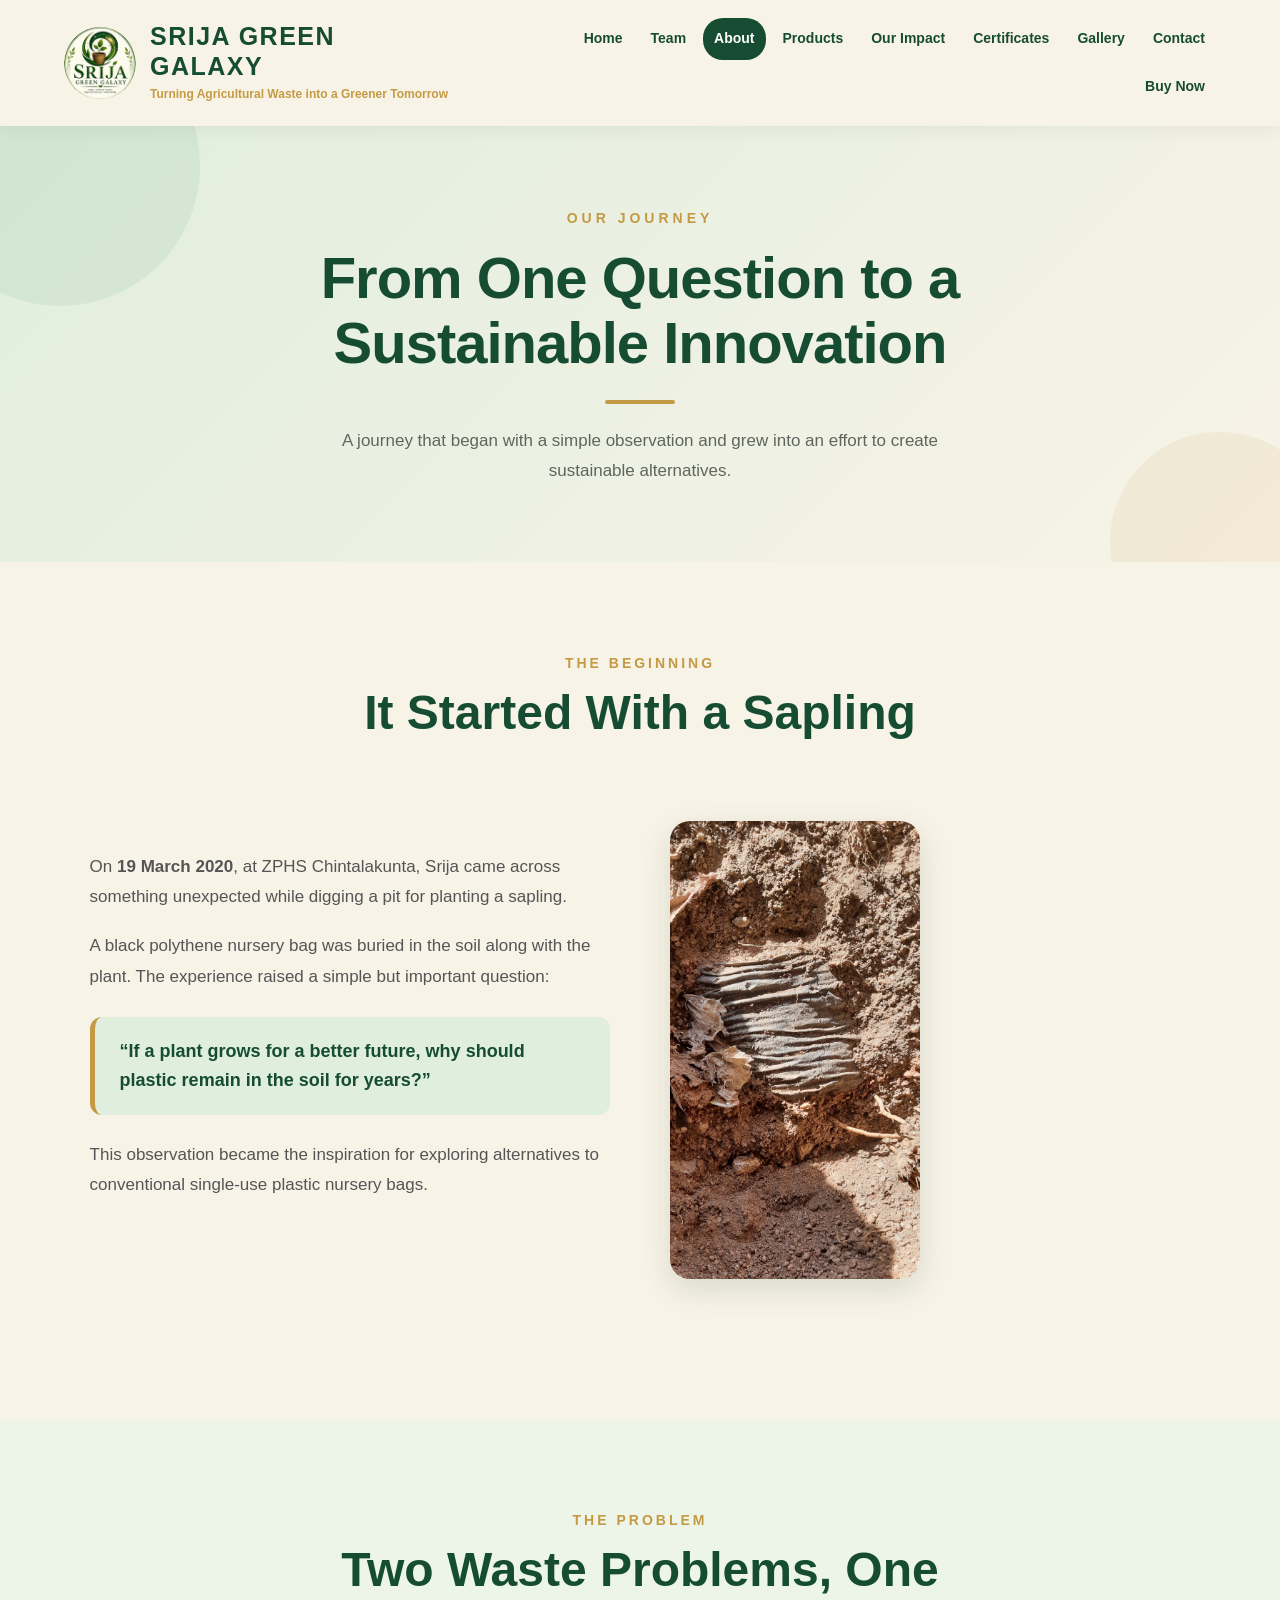
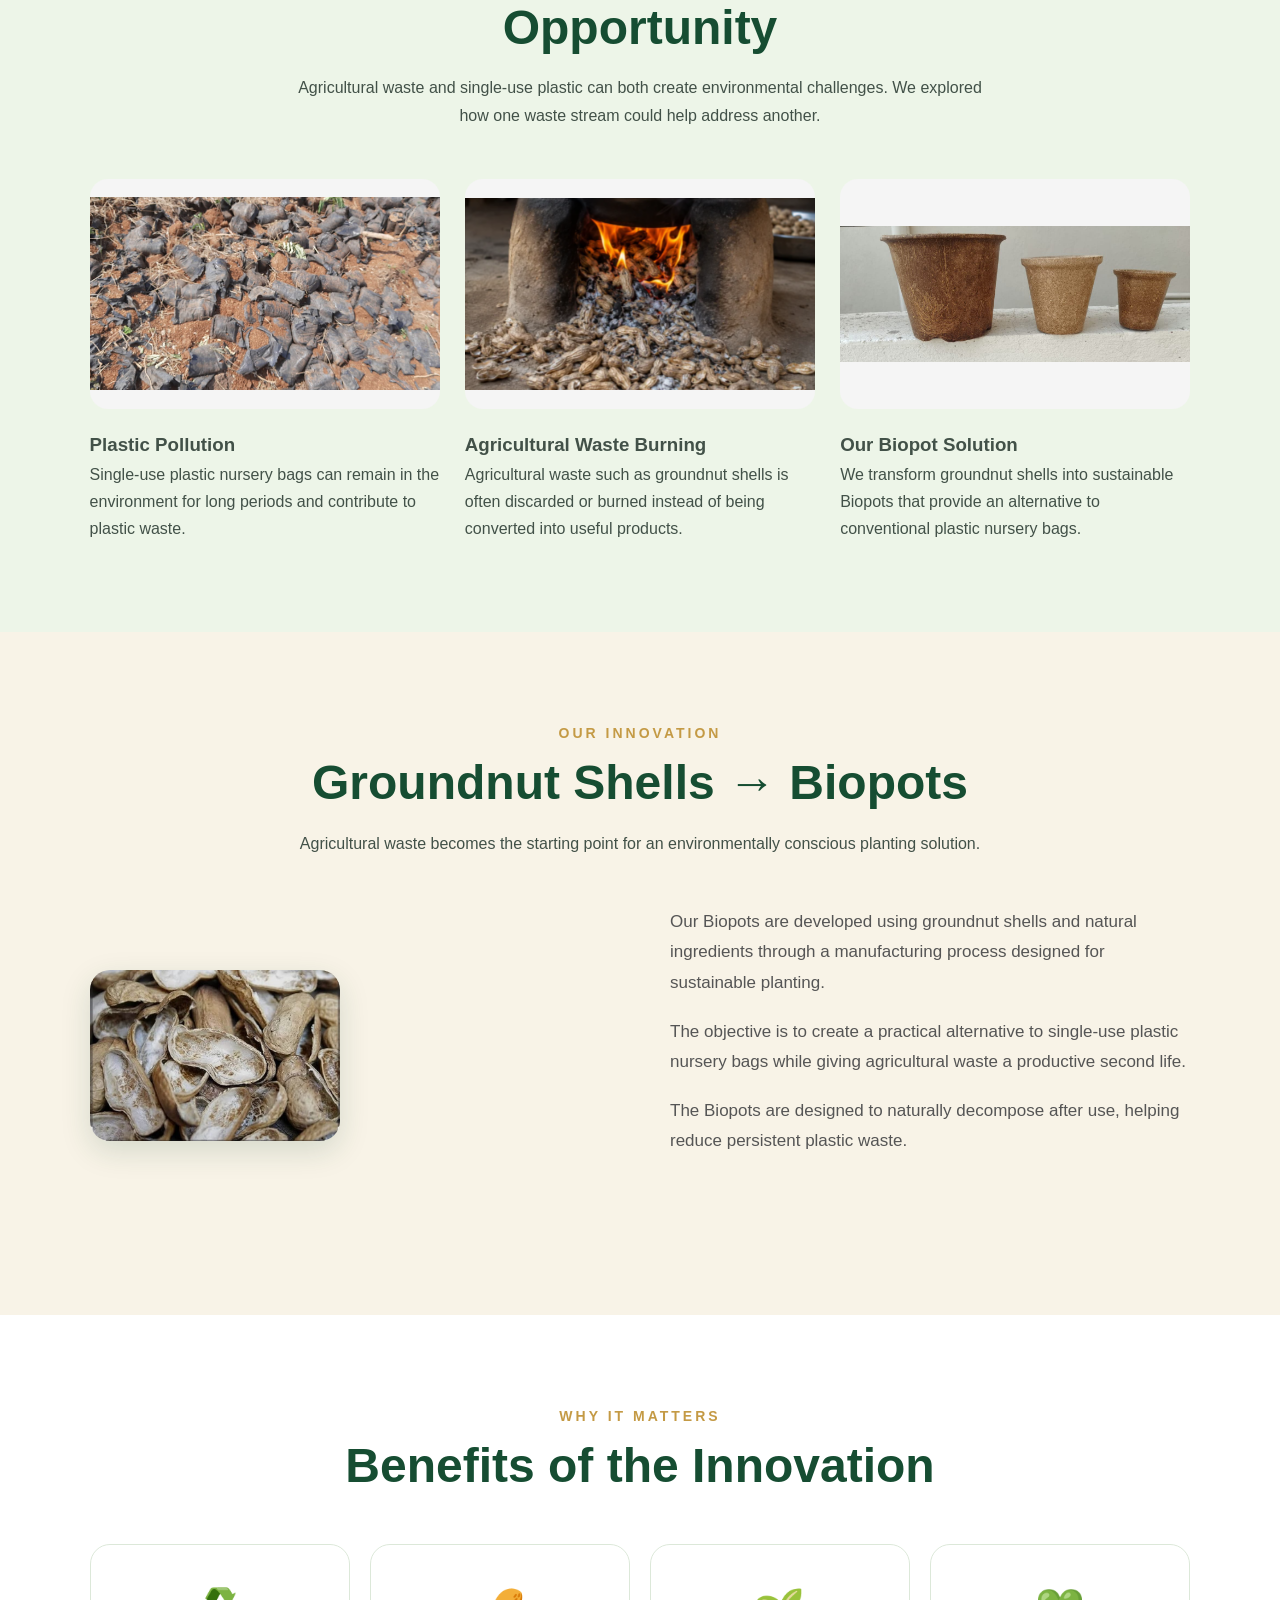
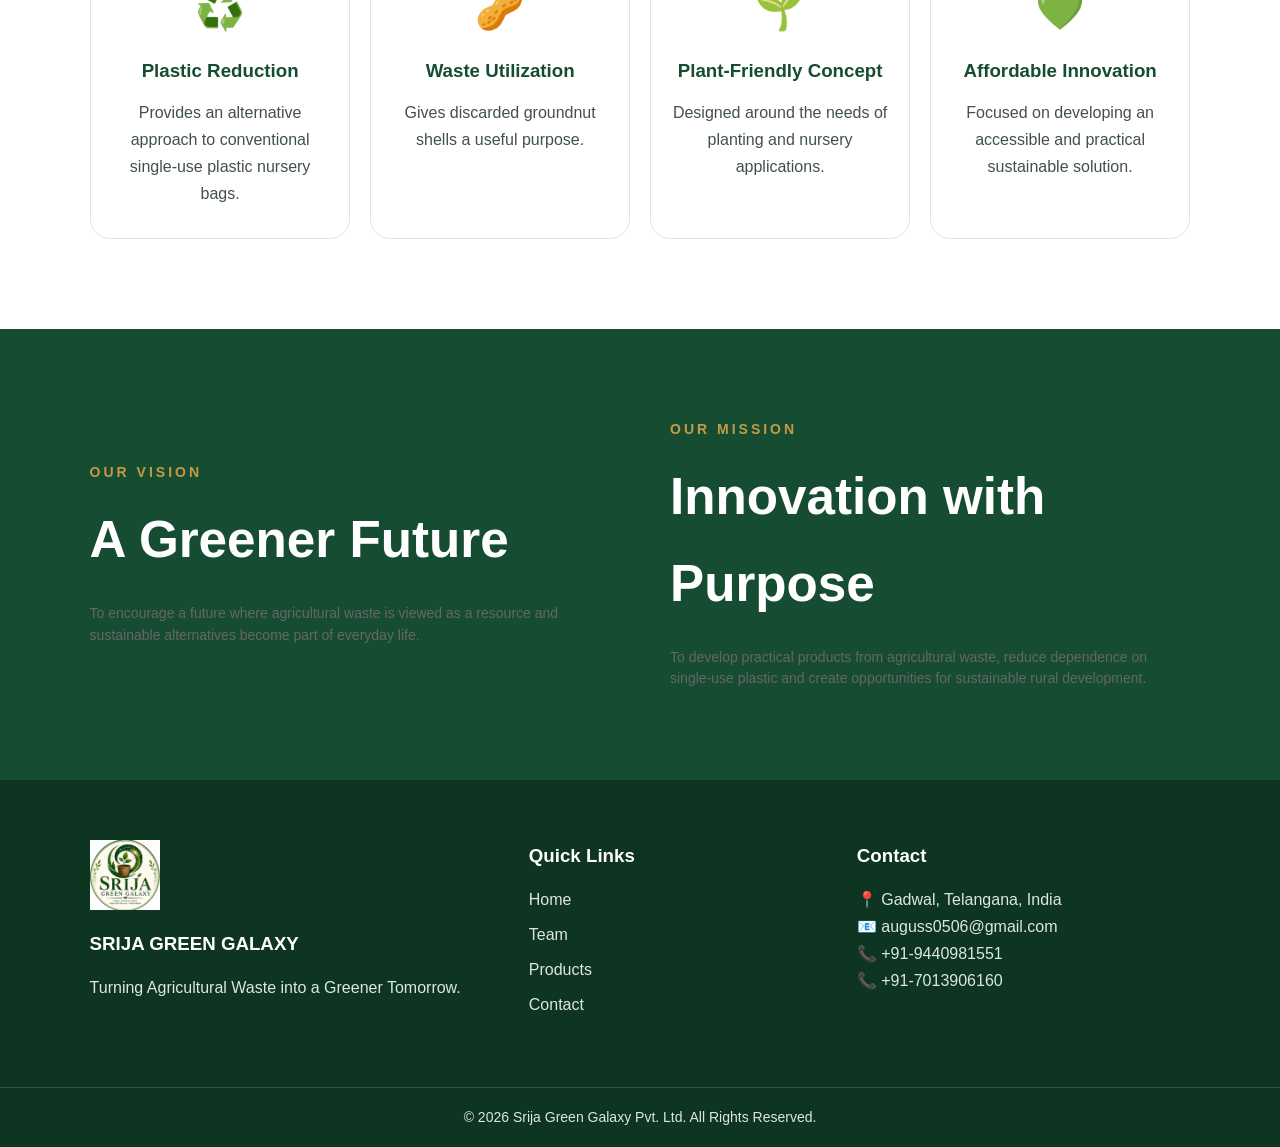
==== commit 2ea5af55: "changes8" ====
--- a/about.html
+++ b/about.html
@@ -33,6 +33,7 @@
         <a href="certificates.html">Certificates</a>
         <a href="gallery.html">Gallery</a>
         <a href="contact.html">Contact</a>
+        <a href="buy-now.html" >Buy Now</a>
     </nav>
 
 </header>
--- a/assets/css/styles.css
+++ b/assets/css/styles.css
@@ -3740,4 +3740,1055 @@
         transform: translateY(0);
     }
 
+}
+/* =========================================
+   HOME - OUR IMPACT PREVIEW
+========================================= */
+
+.home-impact-preview {
+    width: 100%;
+    max-width: 1200px;
+
+    margin: 70px auto 80px;
+
+    padding: 65px 50px;
+
+    box-sizing: border-box;
+
+    background: linear-gradient(
+        135deg,
+        #edf6ed,
+        #f8f3e7
+    );
+
+    border-radius: 28px;
+
+    text-align: center;
+
+    box-shadow: 0 12px 35px rgba(22, 77, 50, 0.10);
+
+    position: relative;
+    overflow: hidden;
+}
+
+.home-impact-preview::before {
+    content: "";
+
+    position: absolute;
+
+    width: 220px;
+    height: 220px;
+
+    border-radius: 50%;
+
+    background: rgba(22, 77, 50, 0.06);
+
+    top: -100px;
+    left: -80px;
+}
+
+.home-impact-preview::after {
+    content: "";
+
+    position: absolute;
+
+    width: 180px;
+    height: 180px;
+
+    border-radius: 50%;
+
+    background: rgba(196, 155, 60, 0.08);
+
+    bottom: -80px;
+    right: -60px;
+}
+
+.home-impact-content {
+    position: relative;
+    z-index: 2;
+
+    max-width: 750px;
+
+    margin: 0 auto;
+}
+
+.home-impact-content h2 {
+    color: var(--dark-green);
+
+    font-size: 36px;
+
+    margin: 10px 0 15px;
+
+    font-weight: 800;
+
+    line-height: 1.25;
+}
+
+.home-impact-content > p:not(.eyebrow) {
+    color: #666;
+
+    font-size: 16px;
+
+    line-height: 1.8;
+
+    max-width: 680px;
+
+    margin: 0 auto 28px;
+}
+
+
+/* BUTTON */
+
+.impact-more-btn {
+    display: inline-flex;
+
+    align-items: center;
+    justify-content: center;
+
+    padding: 13px 30px;
+
+    background: var(--dark-green);
+
+    color: #ffffff;
+
+    text-decoration: none;
+
+    border-radius: 10px;
+
+    font-size: 15px;
+
+    font-weight: 700;
+
+    transition:
+        transform 0.3s ease,
+        background 0.3s ease,
+        box-shadow 0.3s ease;
+}
+
+.impact-more-btn:hover {
+    background: var(--gold);
+
+    transform: translateY(-3px);
+
+    box-shadow: 0 10px 25px rgba(22, 77, 50, 0.18);
+}
+
+
+/* MOBILE */
+
+@media (max-width: 600px) {
+
+    .home-impact-preview {
+        margin: 50px 15px 60px;
+
+        padding: 45px 22px;
+
+        border-radius: 22px;
+    }
+
+    .home-impact-content h2 {
+        font-size: 28px;
+    }
+
+    .home-impact-content > p:not(.eyebrow) {
+        font-size: 14px;
+    }
+
+}
+/* =========================================
+   HOME JOURNEY - THREE ORIGINAL IMAGES
+========================================= */
+
+.journey-content .journey-image {
+    width: 100%;
+    display: grid;
+
+    grid-template-columns: repeat(3, 1fr);
+
+    gap: 15px;
+
+    height: auto;
+
+    overflow: visible;
+
+    background: transparent;
+
+    box-shadow: none;
+
+    border-radius: 0;
+}
+
+
+/* Individual image card */
+
+.journey-image-card {
+    width: 100%;
+    height: 300px;
+
+    background: #ffffff;
+
+    border-radius: 18px;
+
+    overflow: hidden;
+
+    display: flex;
+    align-items: center;
+    justify-content: center;
+
+    box-shadow: 0 8px 25px rgba(22, 77, 50, 0.12);
+
+    transition:
+        transform 0.4s ease,
+        box-shadow 0.4s ease;
+}
+
+.journey-image-card:hover {
+    transform: translateY(-6px);
+
+    box-shadow:
+        0 15px 35px rgba(22, 77, 50, 0.18);
+}
+
+
+/* Original image - NO CROPPING */
+
+.journey-image-card img {
+    width: 100%;
+    height: 100%;
+
+    object-fit: contain;
+
+    display: block;
+
+    transition: transform 0.5s ease;
+}
+
+.journey-image-card:hover img {
+    transform: scale(1.04);
+}
+
+
+/* =========================================
+   TABLET
+========================================= */
+
+@media (max-width: 900px) {
+
+    .journey-content .journey-image {
+        grid-template-columns: repeat(2, 1fr);
+    }
+
+}
+
+
+/* =========================================
+   MOBILE
+========================================= */
+
+@media (max-width: 600px) {
+
+    .journey-content .journey-image {
+        grid-template-columns: 1fr;
+    }
+
+    .journey-image-card {
+        height: 280px;
+    }
+
+}
+/* =========================================
+   JOURNEY - TWO IMAGES
+========================================= */
+
+.journey-content .journey-image {
+    width: 100%;
+    display: grid;
+    grid-template-columns: repeat(2, 1fr);
+    gap: 20px;
+
+    height: auto;
+    overflow: visible;
+
+    background: transparent;
+    box-shadow: none;
+    border-radius: 0;
+}
+
+.journey-image-card {
+    width: 100%;
+    height: 360px;
+
+    background: #ffffff;
+    border-radius: 18px;
+
+    overflow: hidden;
+
+    display: flex;
+    align-items: center;
+    justify-content: center;
+
+    box-shadow: 0 8px 25px rgba(22, 77, 50, 0.12);
+}
+
+.journey-image-card img {
+    width: 100%;
+    height: 100%;
+
+    object-fit: contain;
+    display: block;
+}
+
+
+/* Mobile view */
+
+@media (max-width: 600px) {
+
+    .journey-content .journey-image {
+        grid-template-columns: 1fr;
+    }
+
+    .journey-image-card {
+        height: 300px;
+    }
+
+}
+/* =========================================
+   FINAL FIX - JOURNEY TWO IMAGES
+========================================= */
+
+.journey-content .journey-image {
+    width: 100% !important;
+
+    display: grid !important;
+
+    grid-template-columns: 1fr 1fr !important;
+
+    gap: 20px !important;
+
+    height: auto !important;
+
+    overflow: visible !important;
+
+    background: transparent !important;
+
+    box-shadow: none !important;
+
+    border-radius: 0 !important;
+}
+
+
+/* Each image gets its own separate card */
+
+.journey-content .journey-image .journey-image-card {
+    width: 100% !important;
+
+    height: 330px !important;
+
+    background: #ffffff !important;
+
+    border-radius: 18px !important;
+
+    overflow: hidden !important;
+
+    display: flex !important;
+
+    align-items: center !important;
+
+    justify-content: center !important;
+
+    box-shadow: 0 8px 25px rgba(22, 77, 50, 0.12) !important;
+
+    box-sizing: border-box !important;
+}
+
+
+/* Complete original image - NO CROPPING */
+
+.journey-content .journey-image .journey-image-card img {
+    width: 100% !important;
+
+    height: 100% !important;
+
+    object-fit: contain !important;
+
+    display: block !important;
+
+    max-width: 100% !important;
+
+    max-height: 100% !important;
+}
+
+
+/* Mobile */
+
+@media (max-width: 700px) {
+
+    .journey-content .journey-image {
+        grid-template-columns: 1fr !important;
+    }
+
+    .journey-content .journey-image .journey-image-card {
+        height: 300px !important;
+    }
+
+}
+.buy-now-nav {
+    background: var(--gold) !important;
+    color: #fff !important;
+    padding: 10px 18px !important;
+    border-radius: 10px;
+    font-weight: 800 !important;
+}
+
+.buy-now-nav:hover {
+    background: var(--dark-green) !important;
+    transform: translateY(-2px);
+}
+/* =========================================================
+   BUY NOW PAGE
+========================================================= */
+
+.buy-hero {
+    min-height: 320px;
+}
+
+
+/* =========================
+   PRODUCT GRID
+========================= */
+
+.buy-products-section {
+    width: 100%;
+    max-width: 1250px;
+    margin: 70px auto;
+    padding: 0 20px;
+    box-sizing: border-box;
+}
+
+.buy-products-grid {
+    display: grid;
+    grid-template-columns: repeat(2, 1fr);
+    gap: 30px;
+    align-items: stretch;
+}
+
+.buy-product-card {
+    background: #ffffff;
+    border-radius: 25px;
+    padding: 30px;
+    box-sizing: border-box;
+    box-shadow: 0 12px 35px rgba(22, 77, 50, 0.12);
+    border: 1px solid rgba(22, 77, 50, 0.08);
+}
+
+.buy-product-header {
+    text-align: center;
+    margin-bottom: 25px;
+}
+
+.buy-product-header h2 {
+    color: var(--dark-green);
+    font-size: 34px;
+    margin: 8px 0 12px;
+}
+
+.buy-product-header > p:last-child {
+    color: #666;
+    line-height: 1.7;
+    max-width: 500px;
+    margin: auto;
+}
+
+
+/* =========================
+   IMAGE SLIDER
+========================= */
+
+.product-slider {
+    width: 100%;
+    height: 330px;
+    position: relative;
+    overflow: hidden;
+    border-radius: 20px;
+    background: #f7f7f7;
+}
+
+.slider-track {
+    width: 100%;
+    height: 100%;
+    position: relative;
+}
+
+.slider-image {
+    position: absolute;
+    inset: 0;
+    width: 100%;
+    height: 100%;
+    opacity: 0;
+    transform: translateX(20px);
+    transition:
+        opacity 1.5s ease,
+        transform 1.5s ease;
+}
+
+.slider-image.active {
+    opacity: 1;
+    transform: translateX(0);
+}
+
+.slider-image img {
+    width: 100%;
+    height: 100%;
+    object-fit: contain;
+    display: block;
+}
+
+
+/* =========================
+   PRICE
+========================= */
+
+.product-price-box {
+    display: grid;
+    grid-template-columns: repeat(2, 1fr);
+    gap: 15px;
+    margin-top: 25px;
+}
+
+.product-price-box > div {
+    padding: 18px;
+    text-align: center;
+    background: #f2f7f1;
+    border-radius: 15px;
+}
+
+.product-price-box h3 {
+    margin: 0 0 8px;
+    color: var(--dark-green);
+    font-size: 16px;
+}
+
+.product-price-box strong {
+    display: block;
+    color: var(--gold);
+    font-size: 26px;
+}
+
+.product-price-box span {
+    color: #777;
+    font-size: 13px;
+}
+
+.product-note {
+    text-align: center;
+    margin: 18px 0 0;
+    color: #666;
+    font-size: 13px;
+    line-height: 1.6;
+}
+
+
+/* =========================
+   ORDER SECTION
+========================= */
+
+.order-section {
+    width: 100%;
+    padding: 70px 20px 90px;
+    background: #f7f9f5;
+    box-sizing: border-box;
+}
+
+.order-container {
+    width: 100%;
+    max-width: 900px;
+    margin: auto;
+}
+
+.order-container .section-heading {
+    text-align: center;
+    margin-bottom: 35px;
+}
+
+.order-container .section-heading h2 {
+    color: var(--dark-green);
+    font-size: 36px;
+    margin: 8px 0 12px;
+}
+
+.order-container .section-heading p:last-child {
+    color: #666;
+    line-height: 1.7;
+}
+
+
+/* =========================
+   FORM
+========================= */
+
+#orderForm {
+    background: #ffffff;
+    padding: 35px;
+    border-radius: 25px;
+    box-shadow: 0 12px 35px rgba(22, 77, 50, 0.10);
+}
+
+.order-grid {
+    display: grid;
+    grid-template-columns: repeat(2, 1fr);
+    gap: 22px;
+}
+
+.form-group {
+    display: flex;
+    flex-direction: column;
+}
+
+.form-group label,
+.quantity-box label {
+    color: var(--dark-green);
+    font-weight: 700;
+    margin-bottom: 8px;
+    font-size: 14px;
+}
+
+.form-group input,
+.form-group textarea,
+.quantity-box input {
+    width: 100%;
+    box-sizing: border-box;
+    padding: 13px 15px;
+    border: 1px solid #d9dfd8;
+    border-radius: 10px;
+    outline: none;
+    font-family: inherit;
+    font-size: 14px;
+    transition: border-color .3s ease, box-shadow .3s ease;
+}
+
+.form-group textarea {
+    min-height: 110px;
+    resize: vertical;
+}
+
+.form-group input:focus,
+.form-group textarea:focus,
+.quantity-box input:focus {
+    border-color: var(--dark-green);
+    box-shadow: 0 0 0 3px rgba(22, 77, 50, .08);
+}
+
+
+/* =========================
+   PRODUCT SELECTION
+========================= */
+
+.order-product-box {
+    margin-top: 30px;
+}
+
+.order-product-box h3 {
+    color: var(--dark-green);
+    margin-bottom: 15px;
+}
+
+.product-selection {
+    display: grid;
+    grid-template-columns: repeat(2, 1fr);
+    gap: 15px;
+}
+
+.selection-card {
+    display: flex;
+    align-items: center;
+    gap: 12px;
+    padding: 18px;
+    border: 1px solid #dce3db;
+    border-radius: 14px;
+    cursor: pointer;
+    transition: .3s ease;
+}
+
+.selection-card:hover {
+    border-color: var(--dark-green);
+    background: #f5f9f3;
+}
+
+.selection-card input {
+    accent-color: var(--dark-green);
+}
+
+.selection-card span {
+    color: #444;
+    font-size: 14px;
+}
+
+.selection-card strong {
+    display: block;
+    color: var(--gold);
+    margin-top: 4px;
+}
+
+
+/* =========================
+   QUANTITY
+========================= */
+
+.quantity-box {
+    max-width: 250px;
+    margin-top: 25px;
+}
+
+.quantity-box input {
+    font-size: 16px;
+}
+
+
+/* =========================
+   RULES
+========================= */
+
+.order-rules {
+    margin-top: 30px;
+    padding: 22px;
+    background: #f2f7f1;
+    border-left: 5px solid var(--gold);
+    border-radius: 12px;
+}
+
+.order-rules h3 {
+    color: var(--dark-green);
+    margin: 0 0 12px;
+}
+
+.order-rules ul {
+    margin: 0;
+    padding-left: 20px;
+}
+
+.order-rules li {
+    color: #555;
+    font-size: 14px;
+    line-height: 1.7;
+    margin-bottom: 6px;
+}
+
+
+/* =========================
+   TOTAL
+========================= */
+
+.order-total {
+    margin-top: 30px;
+    padding: 22px;
+    display: flex;
+    justify-content: space-between;
+    align-items: center;
+    background: var(--dark-green);
+    color: #fff;
+    border-radius: 15px;
+}
+
+.order-total span {
+    font-size: 17px;
+    font-weight: 600;
+}
+
+.order-total strong {
+    font-size: 27px;
+    color: #fff;
+}
+
+
+/* =========================
+   BUTTON
+========================= */
+
+.order-submit {
+    display: flex;
+    justify-content: center;
+    margin-top: 30px;
+}
+
+.order-submit button {
+    border: none;
+    cursor: pointer;
+    padding: 14px 45px;
+    background: var(--gold);
+    color: #fff;
+    border-radius: 10px;
+    font-size: 17px;
+    font-weight: 800;
+    transition: .3s ease;
+}
+
+.order-submit button:hover {
+    background: var(--dark-green);
+    transform: translateY(-3px);
+    box-shadow: 0 10px 25px rgba(22, 77, 50, .18);
+}
+
+
+/* =========================
+   MESSAGES
+========================= */
+
+.order-message {
+    display: none;
+    padding: 18px 22px;
+    border-radius: 12px;
+    margin-bottom: 25px;
+    text-align: center;
+    font-weight: 700;
+    line-height: 1.6;
+}
+
+.order-message.success {
+    display: block;
+    background: #e8f5e9;
+    color: #1b5e20;
+    border: 1px solid #a5d6a7;
+}
+
+.order-message.error {
+    display: block;
+    background: #ffebee;
+    color: #b71c1c;
+    border: 1px solid #ef9a9a;
+}
+
+
+/* =========================
+   MOBILE
+========================= */
+
+@media (max-width: 900px) {
+
+    .buy-products-grid {
+        grid-template-columns: 1fr;
+    }
+
+}
+
+@media (max-width: 650px) {
+
+    .buy-products-section {
+        padding: 0 15px;
+        margin: 45px auto;
+    }
+
+    .buy-product-card {
+        padding: 20px;
+    }
+
+    .product-slider {
+        height: 280px;
+    }
+
+    .product-price-box {
+        grid-template-columns: 1fr;
+    }
+
+    .order-section {
+        padding: 50px 15px 70px;
+    }
+
+    #orderForm {
+        padding: 22px;
+    }
+
+    .order-grid {
+        grid-template-columns: 1fr;
+    }
+
+    .product-selection {
+        grid-template-columns: 1fr;
+    }
+
+    .order-total {
+        padding: 18px;
+    }
+
+    .order-total strong {
+        font-size: 22px;
+    }
+
+}
+/* Buy Now - normal on all other pages */
+.main-nav .buy-now-nav {
+    background: transparent !important;
+    color: var(--dark-green) !important;
+    box-shadow: none !important;
+}
+
+/* Buy Now - green only on Buy Now page */
+.main-nav .buy-now-nav.active {
+    background: var(--dark-green) !important;
+    color: #ffffff !important;
+}
+
+/* Hover on other pages */
+.main-nav .buy-now-nav:hover {
+    background: transparent !important;
+    color: var(--dark-green) !important;
+    box-shadow: none !important;
+}
+/* Order Now button */
+.order-submit button {
+    border: none;
+    cursor: pointer;
+    padding: 14px 45px;
+    background: var(--dark-green) !important;
+    color: #ffffff !important;
+    border-radius: 10px;
+    font-size: 17px;
+    font-weight: 800;
+    transition: all 0.3s ease;
+}
+
+/* When clicked / pressed */
+.order-submit button:active {
+    background: var(--gold) !important;
+    color: #ffffff !important;
+    transform: translateY(1px);
+}
+
+/* When mouse is over it */
+.order-submit button:hover {
+    background: var(--gold) !important;
+    color: #ffffff !important;
+    transform: translateY(-3px);
+    box-shadow: 0 10px 25px rgba(22, 77, 50, 0.18);
+}
+/* =========================
+   ORDER SUCCESS POPUP
+========================= */
+
+.order-success-overlay {
+    position: fixed;
+    inset: 0;
+    background: rgba(0, 0, 0, 0.45);
+    display: flex;
+    align-items: center;
+    justify-content: center;
+    z-index: 9999;
+    padding: 20px;
+}
+
+.order-success-popup {
+    width: 100%;
+    max-width: 520px;
+    background: #ffffff;
+    border-radius: 24px;
+    padding: 40px 30px;
+    text-align: center;
+    box-sizing: border-box;
+    box-shadow: 0 20px 60px rgba(0, 0, 0, 0.25);
+    animation: orderPopupAppear 0.5s ease;
+}
+
+.order-success-icon {
+    width: 70px;
+    height: 70px;
+    margin: 0 auto 20px;
+    border-radius: 50%;
+    background: var(--dark-green);
+    color: #ffffff;
+    display: flex;
+    align-items: center;
+    justify-content: center;
+    font-size: 35px;
+    font-weight: 800;
+}
+
+.order-success-popup h2 {
+    color: var(--dark-green);
+    margin: 0 0 15px;
+    font-size: 28px;
+}
+
+.order-success-popup p {
+    color: #666;
+    font-size: 15px;
+    line-height: 1.7;
+    margin: 8px auto;
+    max-width: 430px;
+}
+
+.order-success-popup strong {
+    color: var(--dark-green);
+}
+
+.order-success-contact {
+    margin-top: 20px !important;
+    padding: 15px;
+    background: #f2f7f1;
+    border-radius: 12px;
+}
+
+.order-success-buttons {
+    display: flex;
+    justify-content: center;
+    gap: 12px;
+    margin-top: 25px;
+    flex-wrap: wrap;
+}
+
+.order-success-buttons a,
+.order-success-buttons button {
+    padding: 11px 22px;
+    border-radius: 10px;
+    border: none;
+    text-decoration: none;
+    font-size: 14px;
+    font-weight: 700;
+    cursor: pointer;
+    transition: 0.3s ease;
+}
+
+.order-home-btn {
+    background: var(--dark-green);
+    color: #ffffff;
+}
+
+.order-contact-btn {
+    background: var(--gold);
+    color: #ffffff;
+}
+
+.order-success-buttons a:hover,
+.order-success-buttons button:hover {
+    transform: translateY(-2px);
+}
+
+@keyframes orderPopupAppear {
+    from {
+        opacity: 0;
+        transform: scale(0.9) translateY(20px);
+    }
+
+    to {
+        opacity: 1;
+        transform: scale(1) translateY(0);
+    }
+}
+
+@media (max-width: 500px) {
+
+    .order-success-popup {
+        padding: 30px 20px;
+    }
+
+    .order-success-popup h2 {
+        font-size: 24px;
+    }
+
+    .order-success-buttons {
+        flex-direction: column;
+    }
+
+    .order-success-buttons a,
+    .order-success-buttons button {
+        width: 100%;
+    }
 }
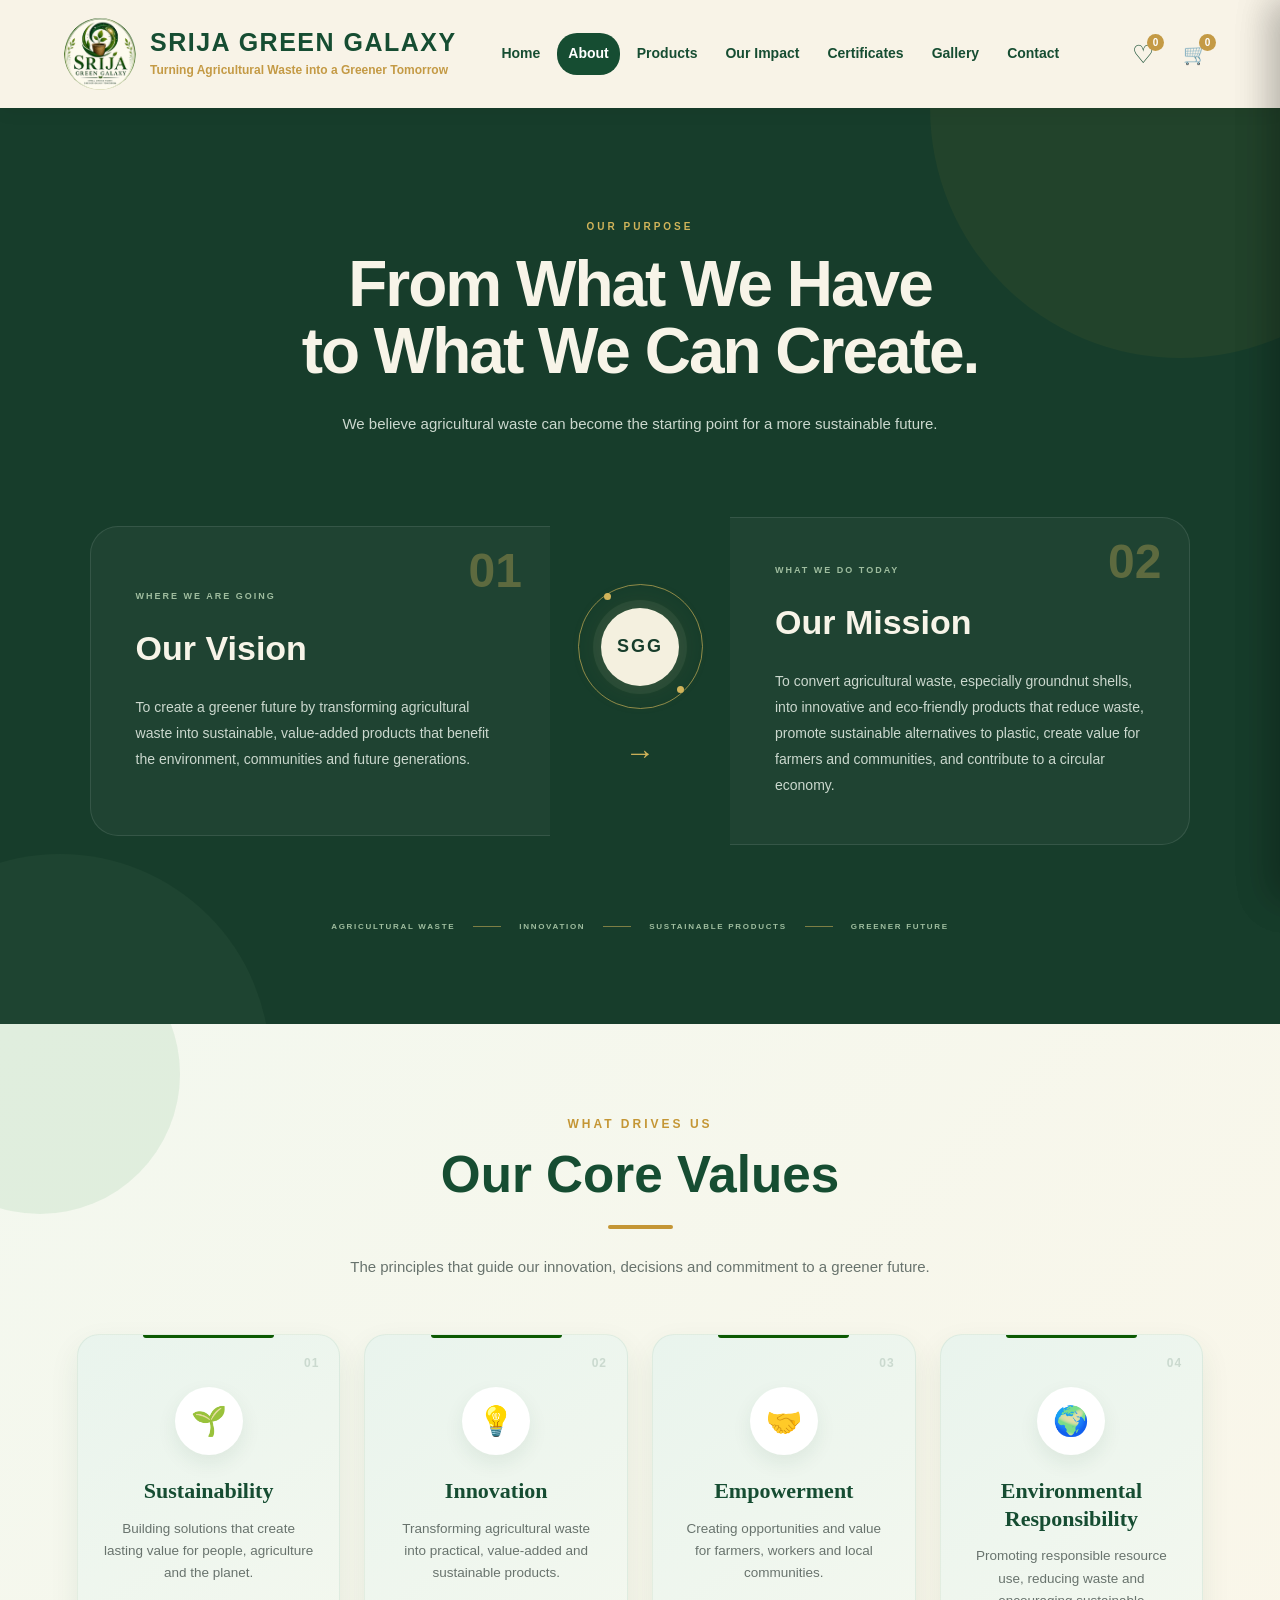
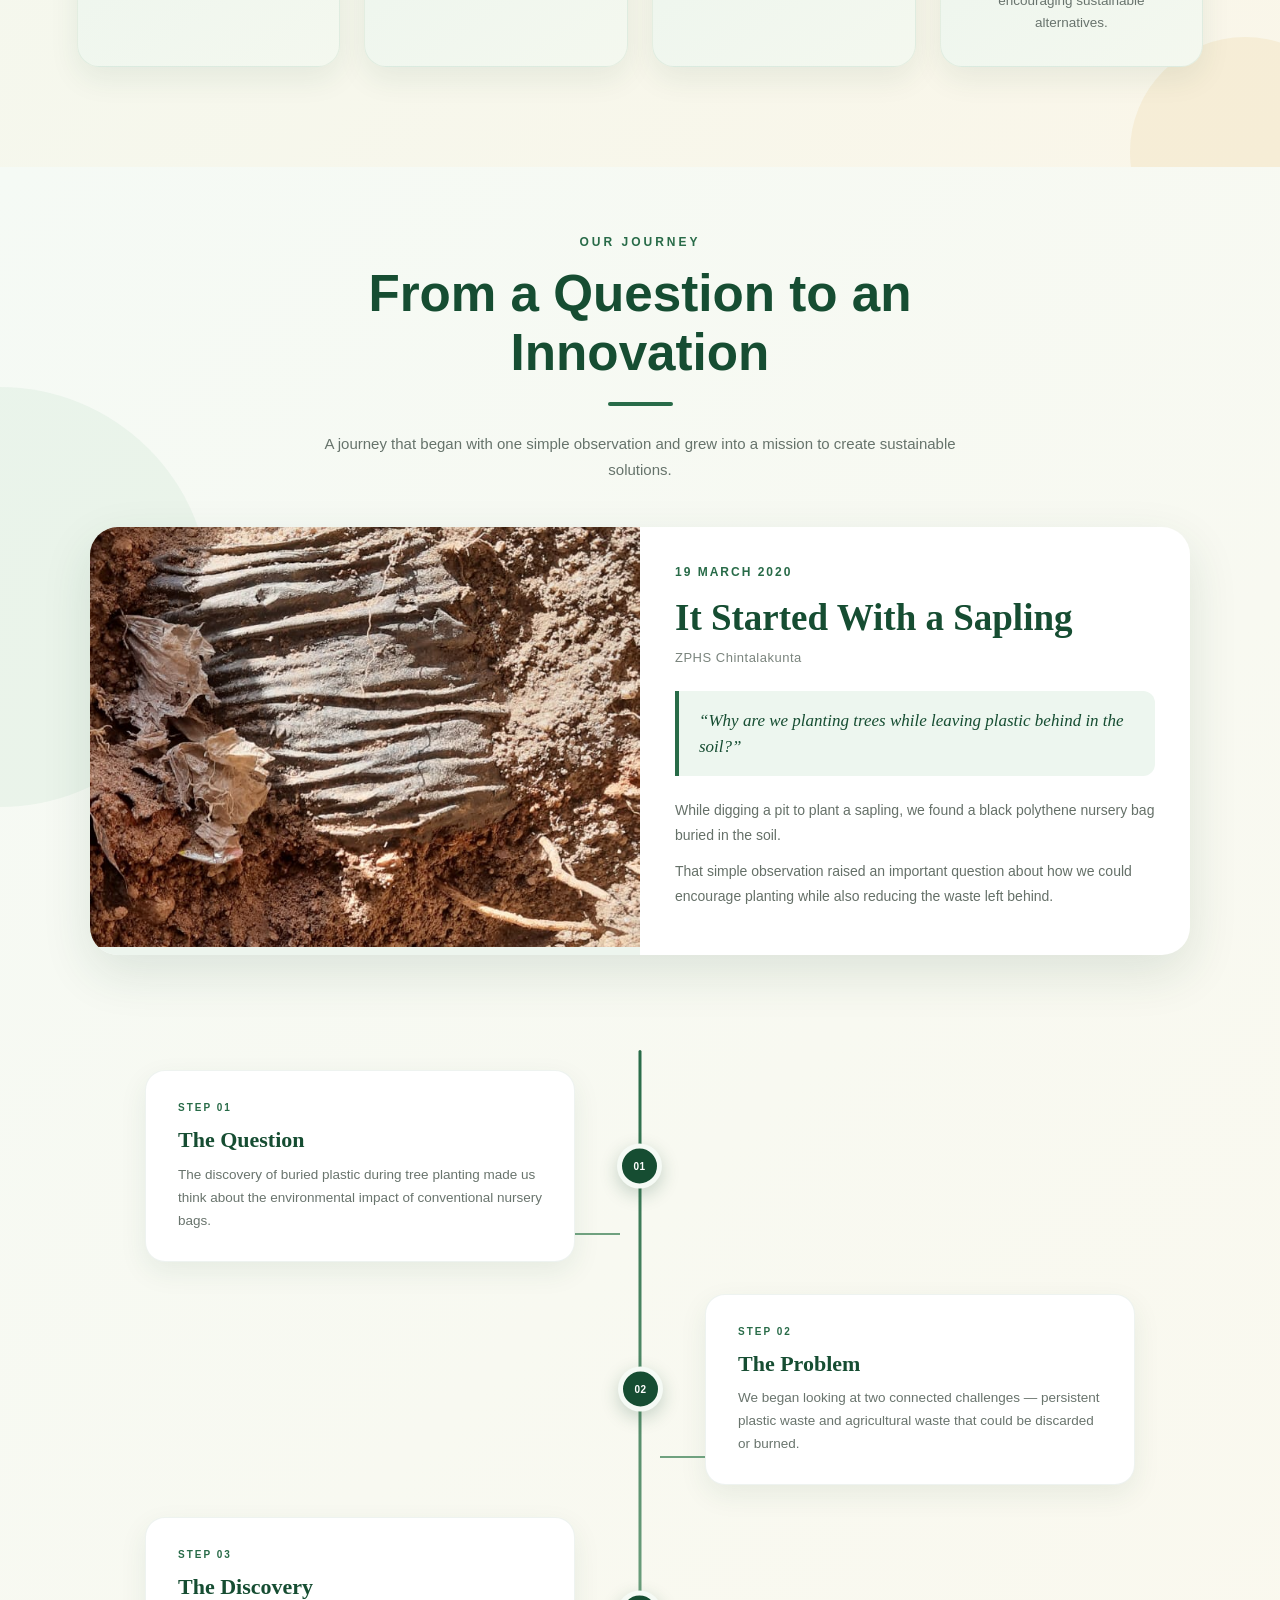
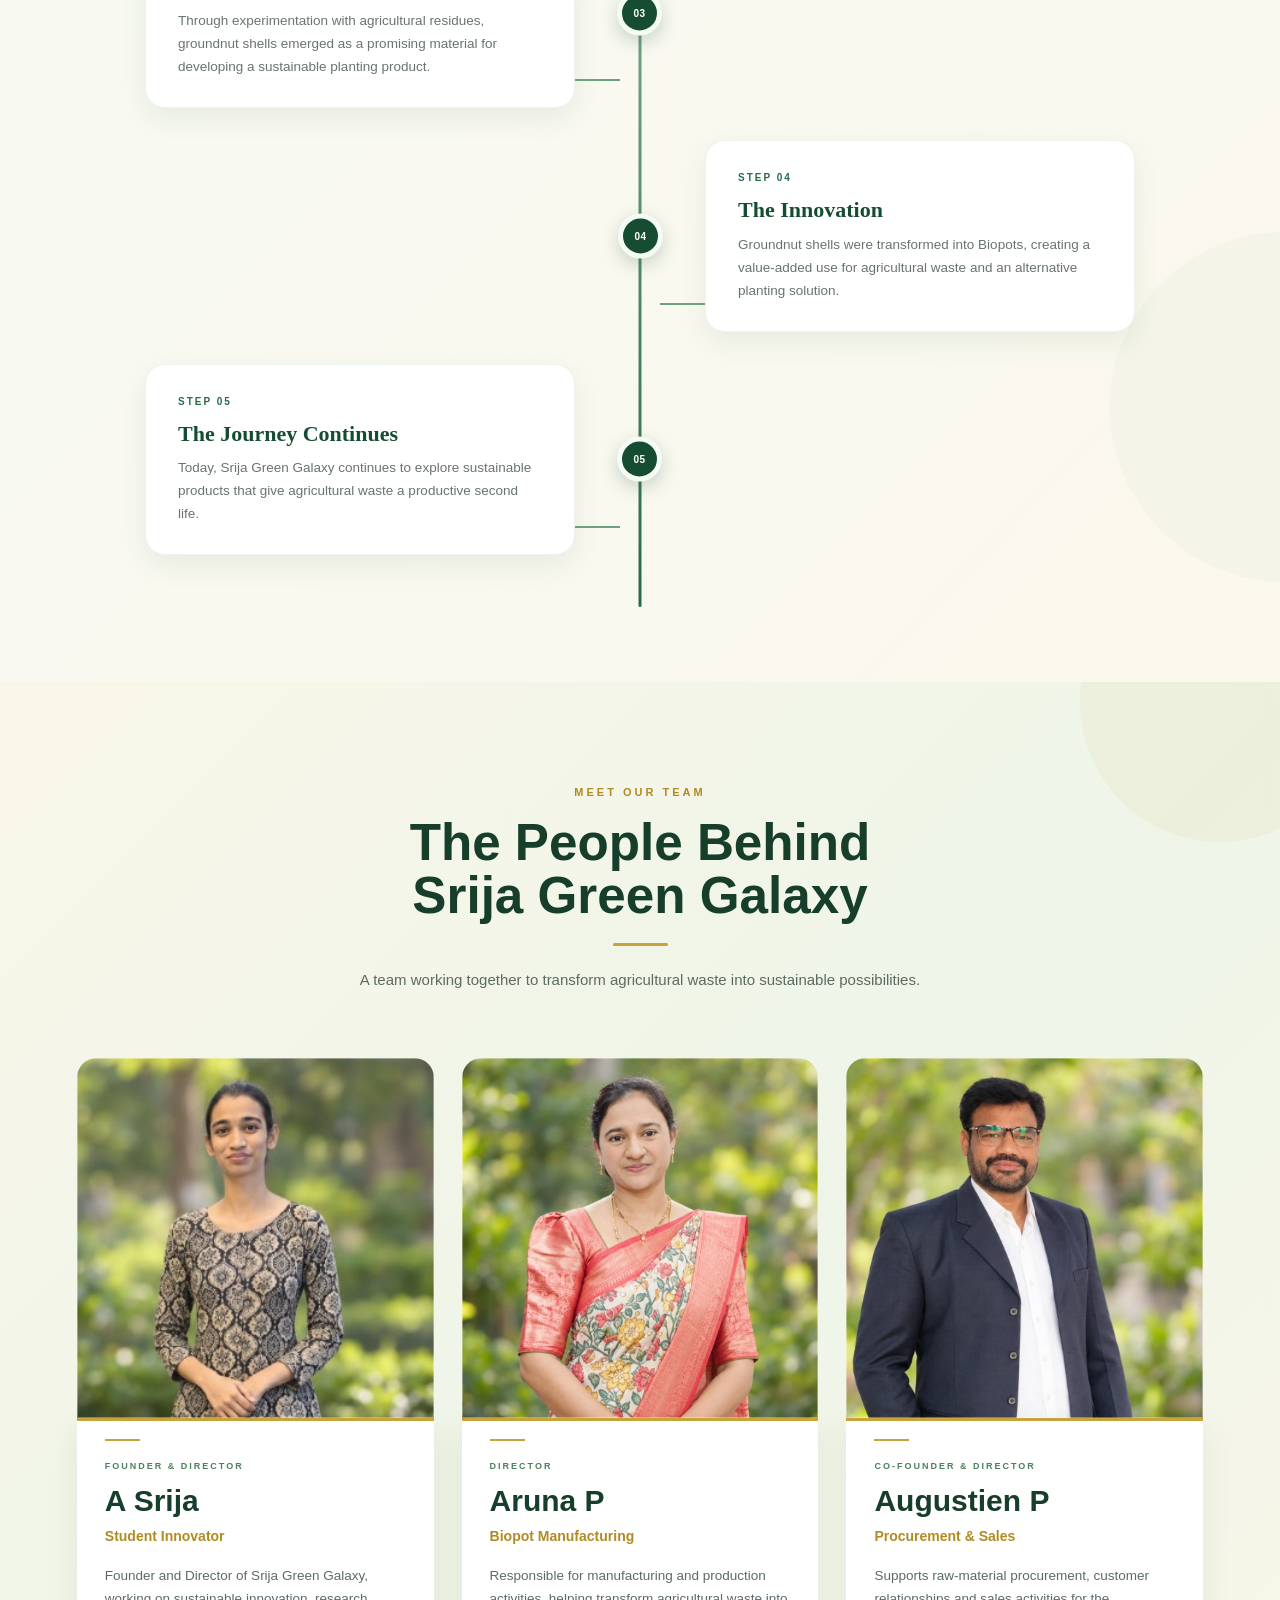
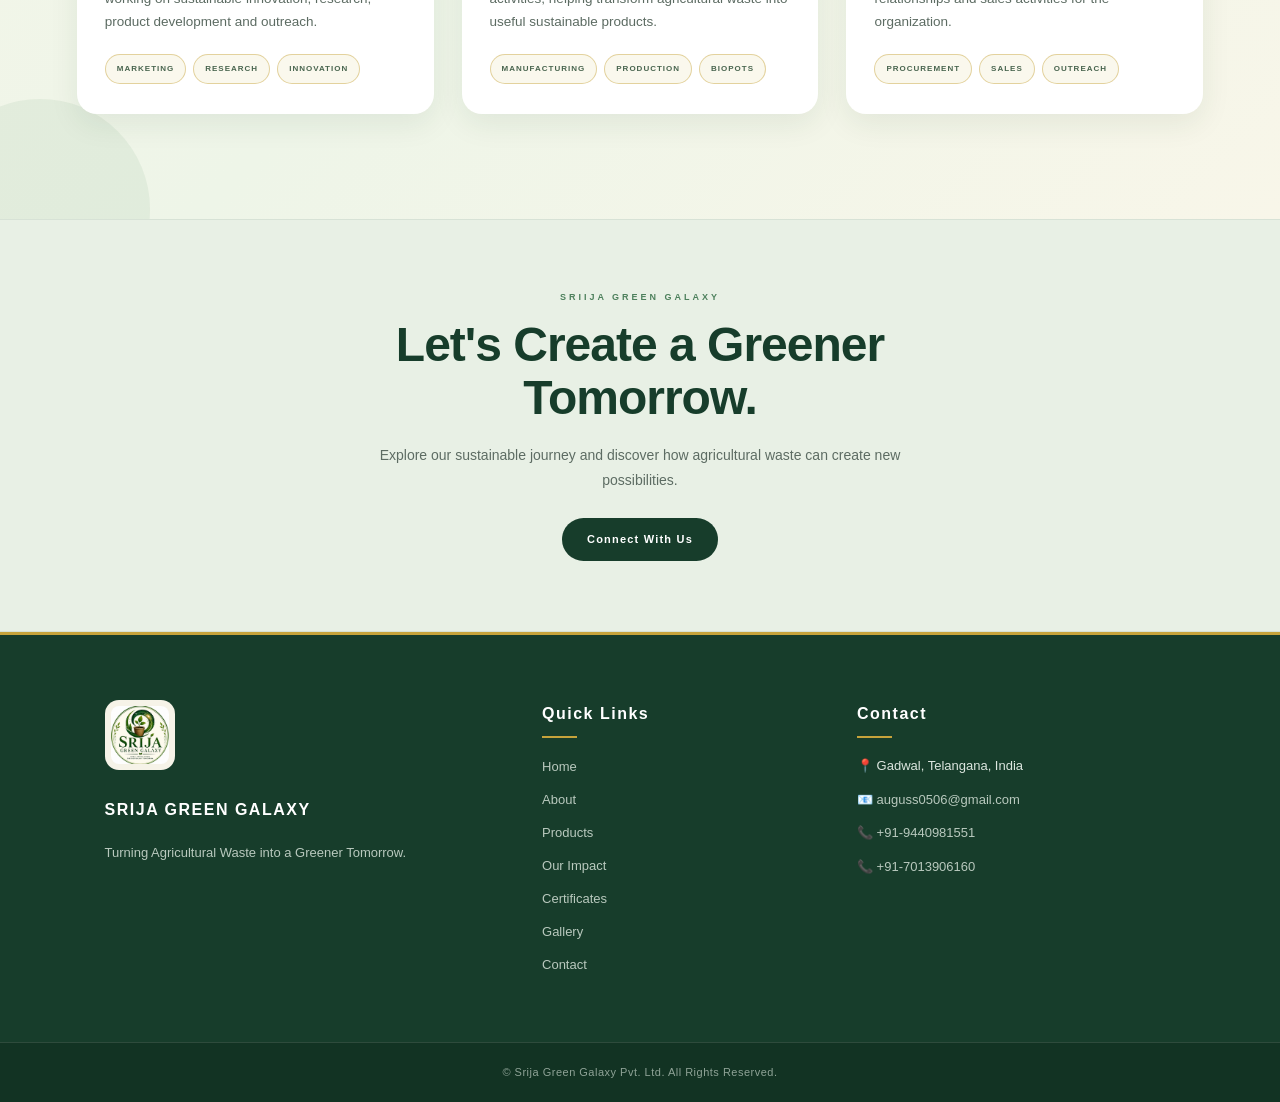
==== commit f8e9c904: "update-cartworking" ====
--- a/about.html
+++ b/about.html
@@ -26,80 +26,248 @@
 
     <nav class="navbar">
         <a href="index.html">Home</a>
-        <a href="team.html">Team</a>
         <a href="about.html" class="active">About</a>
         <a href="products.html">Products</a>
         <a href="impact.html">Our Impact</a>
         <a href="certificates.html">Certificates</a>
         <a href="gallery.html">Gallery</a>
         <a href="contact.html">Contact</a>
-        <a href="buy-now.html" >Buy Now</a>
     </nav>
-
+    <div class="header-actions">
+
+    <button class="header-icon-btn"
+            id="wishlistBtn"
+            aria-label="Wishlist"
+            title="Wishlist">
+
+        <span class="header-icon">♡</span>
+
+        <span class="icon-count" id="wishlistCount">0</span>
+
+    </button>
+
+    <button class="header-icon-btn"
+            id="cartBtn"
+            aria-label="Shopping Cart"
+            title="Shopping Cart">
+
+        <span class="header-icon">🛒</span>
+
+        <span class="icon-count" id="cartCount">0</span>
+
+    </button>
+
+</div>
 </header>
 
-
-<!-- PAGE HERO -->
-
-<section class="page-hero">
-
-    <p>OUR JOURNEY</p>
-
-    <h2>From One Question to a Sustainable Innovation</h2>
-
-    <p>
-        A journey that began with a simple observation and grew
-        into an effort to create sustainable alternatives.
-    </p>
+<!-- =========================
+     VISION & MISSION
+========================= -->
+
+<section class="vision-mission-section">
+
+    <div class="vm-heading">
+        <p class="eyebrow">OUR PURPOSE</p>
+
+        <h2>
+            From What We Have<br>
+            to What We Can Create.
+        </h2>
+
+        <p>
+            We believe agricultural waste can become the starting point
+            for a more sustainable future.
+        </p>
+    </div>
+
+
+    <div class="vm-flow">
+
+        <!-- VISION -->
+        <div class="vm-block vm-vision">
+
+            <div class="vm-number">01</div>
+
+            <div class="vm-content">
+
+                <span class="vm-label">WHERE WE ARE GOING</span>
+
+                <h3>Our Vision</h3>
+
+                <p>
+                    To create a greener future by transforming agricultural
+                    waste into sustainable, value-added products that benefit
+                    the environment, communities and future generations.
+                </p>
+
+            </div>
+
+        </div>
+
+
+        <!-- CENTER -->
+        <div class="vm-center">
+
+            <div class="vm-orbit">
+
+                <div class="vm-orbit-ring"></div>
+
+                <div class="vm-orbit-core">
+                    <span>SGG</span>
+                </div>
+
+            </div>
+
+            <div class="vm-arrow">→</div>
+
+        </div>
+
+
+        <!-- MISSION -->
+        <div class="vm-block vm-mission">
+
+            <div class="vm-number">02</div>
+
+            <div class="vm-content">
+
+                <span class="vm-label">WHAT WE DO TODAY</span>
+
+                <h3>Our Mission</h3>
+
+                <p>
+                    To convert agricultural waste, especially groundnut shells,
+                    into innovative and eco-friendly products that reduce waste,
+                    promote sustainable alternatives to plastic, create value
+                    for farmers and communities, and contribute to a circular
+                    economy.
+                </p>
+
+            </div>
+
+        </div>
+
+    </div>
+
+
+    <div class="vm-bottom-line">
+
+        <span>AGRICULTURAL WASTE</span>
+        <i></i>
+        <span>INNOVATION</span>
+        <i></i>
+        <span>SUSTAINABLE PRODUCTS</span>
+        <i></i>
+        <span>GREENER FUTURE</span>
+
+    </div>
 
 </section>
 
 
-<!-- ORIGIN STORY -->
-
-<section>
-
-    <div class="section-heading">
-
-        <p>THE BEGINNING</p>
-
-        <h2>It Started With a Sapling</h2>
-
-    </div>
-
-    <div class="journey-content">
-
-        <div class="journey-text">
-
-            <p>
-                On <strong>19 March 2020</strong>, at ZPHS Chintalakunta,
-                Srija came across something unexpected while digging a
-                pit for planting a sapling.
-            </p>
-
-            <p>
-                A black polythene nursery bag was buried in the soil
-                along with the plant. The experience raised a simple
-                but important question:
-            </p>
-
-            <blockquote>
-                “If a plant grows for a better future, why should
-                plastic remain in the soil for years?”
-            </blockquote>
-
-            <p>
-                This observation became the inspiration for exploring
-                alternatives to conventional single-use plastic
-                nursery bags.
-            </p>
-
-        </div>
-
-        <div class="journey-image">
-
-            <img src="assets/images/story-origin.jpeg"
-                 alt="Origin story of Srija Green Galaxy">
+
+
+<!-- =====================================================
+     CORE VALUES
+===================================================== -->
+
+<section class="core-values-section">
+
+    <div class="core-values-heading">
+
+        <p class="eyebrow">WHAT DRIVES US</p>
+
+        <h2>Our Core Values</h2>
+
+        <p>
+            The principles that guide our innovation,
+            decisions and commitment to a greener future.
+        </p>
+
+    </div>
+
+
+    <div class="core-values-grid">
+
+        <!-- VALUE 01 -->
+        <div class="core-value-card">
+
+            <div class="core-value-number">
+                01
+            </div>
+
+            <div class="core-value-icon">
+                🌱
+            </div>
+
+            <h3>Sustainability</h3>
+
+            <p>
+                Building solutions that create lasting value
+                for people, agriculture and the planet.
+            </p>
+
+        </div>
+
+
+        <!-- VALUE 02 -->
+        <div class="core-value-card">
+
+            <div class="core-value-number">
+                02
+            </div>
+
+            <div class="core-value-icon">
+                💡
+            </div>
+
+            <h3>Innovation</h3>
+
+            <p>
+                Transforming agricultural waste into practical,
+                value-added and sustainable products.
+            </p>
+
+        </div>
+
+
+        <!-- VALUE 03 -->
+        <div class="core-value-card">
+
+            <div class="core-value-number">
+                03
+            </div>
+
+            <div class="core-value-icon">
+                🤝
+            </div>
+
+            <h3>Empowerment</h3>
+
+            <p>
+                Creating opportunities and value for farmers,
+                workers and local communities.
+            </p>
+
+        </div>
+
+
+        <!-- VALUE 04 -->
+        <div class="core-value-card">
+
+            <div class="core-value-number">
+                04
+            </div>
+
+            <div class="core-value-icon">
+                🌍
+            </div>
+
+            <h3>Environmental Responsibility</h3>
+
+            <p>
+                Promoting responsible resource use, reducing
+                waste and encouraging sustainable alternatives.
+            </p>
 
         </div>
 
@@ -107,236 +275,412 @@
 
 </section>
 
-
-<!-- PROBLEM -->
-
-<section class="biopot-intro">
-
-    <div class="section-heading">
-
-        <p>THE PROBLEM</p>
-
-        <h2>Two Waste Problems, One Opportunity</h2>
-
-        <p class="section-description">
-            Agricultural waste and single-use plastic can both create
-            environmental challenges. We explored how one waste stream
-            could help address another.
+<!-- =====================================================
+     OUR JOURNEY — VISUAL TIMELINE
+===================================================== -->
+
+<section class="journey-timeline-section">
+
+    <div class="journey-timeline-heading">
+
+        <p class="eyebrow">OUR JOURNEY</p>
+
+        <h2>From a Question to an Innovation</h2>
+
+        <p>
+            A journey that began with one simple observation
+            and grew into a mission to create sustainable solutions.
         </p>
 
     </div>
 
-    <div class="biopot-grid">
-        <div class="about-card">
-    <div class="about-card-image">
-        <img src="assets/images/pastic.jpeg" alt="Plastic pollution">
-    </div>
-
-    <h3>Plastic Pollution</h3>
-
-    <p>
-        Single-use plastic nursery bags can remain in the environment
-        for long periods and contribute to plastic waste.
-    </p>
+
+    <!-- ================================================
+         BEGINNING — IMAGE + STORY
+    ================================================= -->
+
+    <div class="journey-origin-box">
+
+        <div class="journey-origin-image">
+
+            <img
+                src="assets/images/story-origin.jpeg"
+                alt="The beginning of Srija Green Galaxy"
+            >
+
+        </div>
+
+
+        <div class="journey-origin-content">
+
+            <span class="journey-year">
+                19 MARCH 2020
+            </span>
+
+            <h3>It Started With a Sapling</h3>
+
+            <p class="journey-location">
+                ZPHS Chintalakunta
+            </p>
+
+            <div class="journey-quote">
+
+                “Why are we planting trees while
+                leaving plastic behind in the soil?”
+
+            </div>
+
+            <p>
+                While digging a pit to plant a sapling,
+                we found a black polythene nursery bag
+                buried in the soil.
+            </p>
+
+            <p>
+                That simple observation raised an important
+                question about how we could encourage planting
+                while also reducing the waste left behind.
+            </p>
+
+        </div>
+
+    </div>
+
+
+    <!-- ================================================
+         TIMELINE
+    ================================================= -->
+
+    <div class="journey-timeline">
+
+        <!-- CENTER LINE -->
+
+        <div class="journey-timeline-line"></div>
+
+
+        <!-- ==========================================
+             STEP 01
+        =========================================== -->
+
+        <div class="journey-timeline-item journey-left">
+
+            <div class="journey-timeline-card">
+
+                <span class="journey-step">
+                    STEP 01
+                </span>
+
+                <h3>The Question</h3>
+
+                <p>
+                    The discovery of buried plastic during
+                    tree planting made us think about the
+                    environmental impact of conventional
+                    nursery bags.
+                </p>
+
+            </div>
+
+            <div class="journey-timeline-dot">
+                01
+            </div>
+
+        </div>
+
+
+        <!-- ==========================================
+             STEP 02
+        =========================================== -->
+
+        <div class="journey-timeline-item journey-right">
+
+            <div class="journey-timeline-card">
+
+                <span class="journey-step">
+                    STEP 02
+                </span>
+
+                <h3>The Problem</h3>
+
+                <p>
+                    We began looking at two connected
+                    challenges — persistent plastic waste
+                    and agricultural waste that could be
+                    discarded or burned.
+                </p>
+
+            </div>
+
+            <div class="journey-timeline-dot">
+                02
+            </div>
+
+        </div>
+
+
+        <!-- ==========================================
+             STEP 03
+        =========================================== -->
+
+        <div class="journey-timeline-item journey-left">
+
+            <div class="journey-timeline-card">
+
+                <span class="journey-step">
+                    STEP 03
+                </span>
+
+                <h3>The Discovery</h3>
+
+                <p>
+                    Through experimentation with agricultural
+                    residues, groundnut shells emerged as a
+                    promising material for developing a
+                    sustainable planting product.
+                </p>
+
+            </div>
+
+            <div class="journey-timeline-dot">
+                03
+            </div>
+
+        </div>
+
+
+        <!-- ==========================================
+             STEP 04
+        =========================================== -->
+
+        <div class="journey-timeline-item journey-right">
+
+            <div class="journey-timeline-card">
+
+                <span class="journey-step">
+                    STEP 04
+                </span>
+
+                <h3>The Innovation</h3>
+
+                <p>
+                    Groundnut shells were transformed into
+                    Biopots, creating a value-added use for
+                    agricultural waste and an alternative
+                    planting solution.
+                </p>
+
+            </div>
+
+            <div class="journey-timeline-dot">
+                04
+            </div>
+
+        </div>
+
+
+        <!-- ==========================================
+             STEP 05
+        =========================================== -->
+
+        <div class="journey-timeline-item journey-left">
+
+            <div class="journey-timeline-card">
+
+                <span class="journey-step">
+                    STEP 05
+                </span>
+
+                <h3>The Journey Continues</h3>
+
+                <p>
+                    Today, Srija Green Galaxy continues to
+                    explore sustainable products that give
+                    agricultural waste a productive second life.
+                </p>
+
+            </div>
+
+            <div class="journey-timeline-dot">
+                05
+            </div>
+
+        </div>
+
+    </div>
+
+</section>
+
+
+<!-- =========================
+     OUR TEAM
+========================= -->
+
+<section class="about-team-section">
+
+    <div class="about-team-heading">
+
+        <p class="eyebrow">MEET OUR TEAM</p>
+
+        <h2>The People Behind<br>Srija Green Galaxy</h2>
+
+        <p>
+            A team working together to transform agricultural waste
+            into sustainable possibilities.
+        </p>
+
+    </div>
+<div class="about-team-list">
+
+    <!-- SRIJA -->
+    <div class="about-team-member">
+
+        <div class="about-team-photo">
+            <img src="assets/images/team/srija.jpg" alt="A Srija">
+            
+        </div>
+
+        <div class="about-team-info">
+
+            <p class="about-team-role">
+                FOUNDER &amp; DIRECTOR
+            </p>
+
+            <h3>A Srija</h3>
+
+            <p class="about-team-title">
+                Student Innovator
+            </p>
+
+            <p>
+                Founder and Director of Srija Green Galaxy,
+                working on sustainable innovation, research,
+                product development and outreach.
+            </p>
+
+            <div class="about-team-focus">
+                <span>MARKETING</span>
+                <span>RESEARCH</span>
+                <span>INNOVATION</span>
+            </div>
+
+        </div>
+
+    </div>
+
+
+    <!-- ARUNA -->
+    <div class="about-team-member">
+
+        <div class="about-team-photo">
+            <img src="assets/images/team/aruna.jpg" alt="Aruna P">
+            
+        </div>
+
+        <div class="about-team-info">
+
+            <p class="about-team-role">
+                DIRECTOR
+            </p>
+
+            <h3>Aruna P</h3>
+
+            <p class="about-team-title">
+                Biopot Manufacturing
+            </p>
+
+            <p>
+                Responsible for manufacturing and production
+                activities, helping transform agricultural
+                waste into useful sustainable products.
+            </p>
+
+            <div class="about-team-focus">
+                <span>MANUFACTURING</span>
+                <span>PRODUCTION</span>
+                <span>BIOPOTS</span>
+            </div>
+
+        </div>
+
+    </div>
+
+
+    <!-- AUGUSTIEN -->
+    <div class="about-team-member">
+
+        <div class="about-team-photo">
+            <img src="assets/images/team/augustien.jpg" alt="Augustien P">
+           
+        </div>
+
+        <div class="about-team-info">
+
+            <p class="about-team-role">
+                CO-FOUNDER &amp; DIRECTOR
+            </p>
+
+            <h3>Augustien P</h3>
+
+            <p class="about-team-title">
+                Procurement &amp; Sales
+            </p>
+
+            <p>
+                Supports raw-material procurement, customer
+                relationships and sales activities for the
+                organization.
+            </p>
+
+            <div class="about-team-focus">
+                <span>PROCUREMENT</span>
+                <span>SALES</span>
+                <span>OUTREACH</span>
+            </div>
+
+        </div>
+
+    </div>
+
 </div>
 
-
-<div class="about-card">
-    <div class="about-card-image">
-        <img src="assets/images/burning.png" alt="Agricultural waste burning">
-    </div>
-
-    <h3>Agricultural Waste Burning</h3>
-
-    <p>
-        Agricultural waste such as groundnut shells is often discarded
-        or burned instead of being converted into useful products.
-    </p>
-</div>
-
-
-<div class="about-card">
-    <div class="about-card-image">
-        <img src="assets/images/products/biopot-2.jpeg" alt="Groundnut shell Biopot">
-    </div>
-
-    <h3>Our Biopot Solution</h3>
-
-    <p>
-        We transform groundnut shells into sustainable Biopots that
-        provide an alternative to conventional plastic nursery bags.
-    </p>
-</div>
-        
-    </div>
+    
+
+    
 
 </section>
 
-
-<!-- BIOPOT PROCESS -->
-
-<section>
-
-    <div class="section-heading">
-
-        <p>OUR INNOVATION</p>
-
-        <h2>Groundnut Shells → Biopots</h2>
-
-        <p class="section-description">
-            Agricultural waste becomes the starting point for
-            an environmentally conscious planting solution.
+<!-- ================= PAGE CTA ================= -->
+
+<section class="page-cta">
+
+    <div class="page-cta-content">
+
+        <span>SRIIJA GREEN GALAXY</span>
+
+        <h2>
+            Let's Create a Greener Tomorrow.
+        </h2>
+
+        <p>
+            Explore our sustainable journey and discover
+            how agricultural waste can create new possibilities.
         </p>
 
-    </div>
-
-    <div class="journey-content">
-
-        <div class="journey-image">
-
-            <img src="assets/images/groundNutShell.jpeg"
-                 alt="Groundnut shell based innovation">
-
-        </div>
-
-        <div class="journey-text">
-
-            <p>
-                Our Biopots are developed using groundnut shells
-                and natural ingredients through a manufacturing
-                process designed for sustainable planting.
-            </p>
-
-            <p>
-                The objective is to create a practical alternative
-                to single-use plastic nursery bags while giving
-                agricultural waste a productive second life.
-            </p>
-
-            <p>
-                The Biopots are designed to naturally decompose
-                after use, helping reduce persistent plastic waste.
-            </p>
-
-        </div>
+        <a href="contact.html" class="page-cta-btn">
+            Connect With Us
+        </a>
 
     </div>
 
 </section>
-
-
-<!-- BENEFITS -->
-
-<section class="benefits-section">
-
-    <div class="section-heading">
-
-        <p>WHY IT MATTERS</p>
-
-        <h2>Benefits of the Innovation</h2>
-
-    </div>
-
-    <div class="benefits-grid">
-
-        <div class="benefit">
-
-            <span>♻️</span>
-
-            <h3>Plastic Reduction</h3>
-
-            <p>
-                Provides an alternative approach to conventional
-                single-use plastic nursery bags.
-            </p>
-
-        </div>
-
-        <div class="benefit">
-
-            <span>🥜</span>
-
-            <h3>Waste Utilization</h3>
-
-            <p>
-                Gives discarded groundnut shells a useful purpose.
-            </p>
-
-        </div>
-
-        <div class="benefit">
-
-            <span>🌱</span>
-
-            <h3>Plant-Friendly Concept</h3>
-
-            <p>
-                Designed around the needs of planting and nursery
-                applications.
-            </p>
-
-        </div>
-
-        <div class="benefit">
-
-            <span>💚</span>
-
-            <h3>Affordable Innovation</h3>
-
-            <p>
-                Focused on developing an accessible and practical
-                sustainable solution.
-            </p>
-
-        </div>
-
-    </div>
-
-</section>
-
-
-<!-- VISION & MISSION -->
-
-<section class="impact-preview">
-
-    <div class="impact-text">
-
-        <p>OUR VISION</p>
-
-        <h2>A Greener Future</h2>
-
-        <p>
-            To encourage a future where agricultural waste is viewed
-            as a resource and sustainable alternatives become part
-            of everyday life.
-        </p>
-
-    </div>
-
-    <div class="impact-text">
-
-        <p>OUR MISSION</p>
-
-        <h2>Innovation with Purpose</h2>
-
-        <p>
-            To develop practical products from agricultural waste,
-            reduce dependence on single-use plastic and create
-            opportunities for sustainable rural development.
-        </p>
-
-    </div>
-
-</section>
-
-
-<!-- FOOTER -->
+<!-- ================= FOOTER ================= -->
 
 <footer class="site-footer">
 
     <div class="footer-content">
 
-        <div>
+        <!-- BRAND -->
+        <div class="footer-brand">
 
             <img src="assets/images/logo.png"
                  alt="Srija Green Galaxy"
@@ -350,40 +694,156 @@
 
         </div>
 
-        <div>
+
+        <!-- QUICK LINKS -->
+        <div class="footer-links">
 
             <h3>Quick Links</h3>
 
             <a href="index.html">Home</a>
-            <a href="team.html">Team</a>
+            <a href="about.html">About</a>
             <a href="products.html">Products</a>
+            <a href="impact.html">Our Impact</a>
+            <a href="certificates.html">Certificates</a>
+            <a href="gallery.html">Gallery</a>
             <a href="contact.html">Contact</a>
 
         </div>
 
-        <div>
+
+        <!-- CONTACT -->
+        <div class="footer-contact">
 
             <h3>Contact</h3>
 
-            <p>📍 Gadwal, Telangana, India</p>
-            <p>📧 auguss0506@gmail.com</p>
-            <p>📞 +91-9440981551</p>
-            <p>📞 +91-7013906160</p>
-
-        </div>
-
-    </div>
+            <p>
+                📍 Gadwal, Telangana, India
+            </p>
+
+            <p>
+                📧 auguss0506@gmail.com
+            </p>
+
+            <p>
+                📞 +91-9440981551
+            </p>
+
+            <p>
+                📞 +91-7013906160
+            </p>
+
+        </div>
+
+    </div>
+
+
+    <!-- COPYRIGHT -->
 
     <div class="footer-bottom">
 
         <p>
-            © 2026 Srija Green Galaxy Pvt. Ltd.
+            © <span id="year"></span>
+            Srija Green Galaxy Pvt. Ltd.
             All Rights Reserved.
         </p>
 
     </div>
 
 </footer>
+<div class="sidebar-overlay" id="sidebarOverlay"></div>
+
+<aside class="side-cart" id="sideCart">
+
+    <div class="side-cart-header">
+        <h2>Shopping Cart</h2>
+
+        <button class="sidebar-close"
+                id="closeCart"
+                aria-label="Close cart">
+            ×
+        </button>
+    </div>
+
+
+    <div class="side-cart-content" id="cartContent">
+
+        <div class="empty-cart">
+
+            <div class="empty-cart-icon">
+                🛒
+            </div>
+
+            <h3>Your cart is empty</h3>
+
+            <p>
+                Add sustainable products to your cart
+                to see them here.
+            </p>
+
+            <a href="products.html" class="cart-shop-btn">
+                Explore Products
+            </a>
+
+        </div>
+
+    </div>
+
+
+    <div class="side-cart-footer">
+
+        <div class="cart-total-row">
+            <span>Total</span>
+            <strong id="sidebarCartTotal">₹0</strong>
+        </div>
+
+        <a href="checkout.html" class="cart-checkout-btn">
+            Proceed to Buy
+        </a>
+
+    </div>
+
+</aside>
+<!-- ================= WISHLIST SIDEBAR ================= -->
+
+<aside class="side-wishlist" id="sideWishlist">
+
+    <div class="side-wishlist-header">
+
+        <h2>Wishlist</h2>
+
+        <button class="sidebar-close"
+                id="closeWishlist"
+                aria-label="Close wishlist">
+            ×
+        </button>
+
+    </div>
+
+
+    <div class="side-wishlist-content" id="wishlistContent">
+
+        <div class="empty-wishlist">
+
+            <div class="empty-wishlist-icon">
+                ♡
+            </div>
+
+            <h3>Your wishlist is empty</h3>
+
+            <p>
+                Save your favourite sustainable products
+                here for later.
+            </p>
+
+            <a href="products.html" class="wishlist-shop-btn">
+                Explore Products
+            </a>
+
+        </div>
+
+    </div>
+
+</aside>
 
 
 <script src="assets/js/script.js"></script>
--- a/assets/css/styles.css
+++ b/assets/css/styles.css
@@ -282,38 +282,942 @@
     display: inline-block;
     transform: translateY(25px);
 }
-
-
-/* =========================================================
-   JOURNEY
-   ========================================================= */
-
-.journey-section {
-    background: var(--cream);
-}
-
-.journey-content {
-    max-width: 1150px;
-    margin: auto;
+/* =====================================================
+   WHY BIOPOTS - COMPACT VIDEO + CARD ALIGNMENT
+===================================================== */
+
+.biopot-benefits-section {
+    width: 100%;
+    max-width: 1350px;
+    margin: 80px auto;
+    padding: 0 30px;
+    box-sizing: border-box;
+}
+
+
+/* =====================================================
+   MAIN DARK GREEN BOX
+===================================================== */
+
+.benefits-showcase-box {
+    width: 100%;
+    height: 560px;
+
     display: grid;
-    grid-template-columns: 1fr 1fr;
-    gap: 70px;
+
+    /* LEFT CARDS | RIGHT VIDEO */
+    grid-template-columns: 380px 1fr;
+
+    gap: 38px;
+
+    padding: 28px;
+
+    box-sizing: border-box;
+
+    background: #07351f;
+
+    border-radius: 28px;
+
+    overflow: hidden;
+
+    box-shadow:
+        0 20px 50px rgba(0, 0, 0, 0.18);
+}
+
+
+/* =====================================================
+   LEFT CARD SCROLL AREA
+===================================================== */
+
+.benefits-scroll-panel {
+    height: 504px;
+
+    overflow-y: auto;
+
+    padding: 0 12px 0 0;
+
+    box-sizing: border-box;
+
+    scroll-behavior: smooth;
+
+    scrollbar-width: thin;
+
+    scrollbar-color:
+        #c9a34a
+        rgba(255,255,255,0.12);
+}
+
+
+/* Chrome / Edge */
+
+.benefits-scroll-panel::-webkit-scrollbar {
+    width: 7px;
+}
+
+.benefits-scroll-panel::-webkit-scrollbar-track {
+    background: rgba(255,255,255,0.10);
+
+    border-radius: 10px;
+}
+
+.benefits-scroll-panel::-webkit-scrollbar-thumb {
+    background: #c9a34a;
+
+    border-radius: 10px;
+}
+
+
+/* =====================================================
+   CARDS
+===================================================== */
+
+.benefits-scroll-panel
+.biopot-benefit-card {
+
+    width: 100%;
+
+    min-height: 175px;
+
+    margin-bottom: 18px;
+
+    padding: 25px 27px;
+
+    box-sizing: border-box;
+
+    background: #ffffff;
+
+    border-radius: 20px;
+
+    position: relative;
+
+    overflow: hidden;
+
+    box-shadow:
+        0 8px 25px rgba(0,0,0,0.12);
+
+    transition:
+        transform 0.5s ease,
+        box-shadow 0.5s ease;
+}
+
+
+/* Green/gold side line */
+
+.benefits-scroll-panel
+.biopot-benefit-card::before {
+
+    content: "";
+
+    position: absolute;
+
+    left: 0;
+    top: 0;
+    bottom: 0;
+
+    width: 4px;
+
+    background: #1f6b46;
+}
+
+
+.benefits-scroll-panel
+.ganesh-benefit-card::before {
+
+    background: #05381c;
+}
+
+
+/* =====================================================
+   ICON
+===================================================== */
+
+.benefits-scroll-panel
+.benefit-icon {
+
+    width: 48px;
+    height: 48px;
+
+    display: flex;
+
     align-items: center;
-}
-
-.journey-text p {
-    margin-bottom: 18px;
-    font-size: 17px;
-}
-
-.journey-image img {
+    justify-content: center;
+
+    margin-bottom: 13px;
+
+    border-radius: 50%;
+
+    background: #eaf5ee;
+
+    font-size: 23px;
+}
+
+
+/* =====================================================
+   CARD TEXT
+===================================================== */
+
+.benefits-scroll-panel
+.biopot-benefit-card h3 {
+
+    margin: 0 0 8px;
+
+    color: #0a4026;
+
+    font-size: 19px;
+
+    line-height: 1.3;
+
+    font-weight: 800;
+}
+
+
+.benefits-scroll-panel
+.biopot-benefit-card p {
+
+    margin: 0;
+
+    color: #666;
+
+    font-size: 13.5px;
+
+    line-height: 1.6;
+}
+
+
+/* =====================================================
+   HOVER
+===================================================== */
+
+.benefits-scroll-panel
+.biopot-benefit-card:hover {
+
+    transform: translateY(-5px);
+
+    box-shadow:
+        0 15px 35px rgba(0,0,0,0.18);
+}
+
+
+/* =====================================================
+   RIGHT VIDEO
+===================================================== */
+
+.benefits-video-column {
+
     width: 100%;
-    height: 430px;
+
+    height: 504px;
+
+    overflow: hidden;
+
+    border-radius: 22px;
+
+    position: relative;
+
+    background: #164d32;
+}
+
+
+.benefits-video-card {
+
+    width: 100%;
+    height: 100%;
+
+    position: relative;
+
+    overflow: hidden;
+
+    border-radius: 22px;
+}
+
+
+.benefits-video-card video {
+
+    width: 100%;
+    height: 100%;
+
+    display: block;
+
     object-fit: cover;
-    border-radius: 25px;
-    box-shadow: var(--shadow);
-}
-
+}
+
+
+/* =====================================================
+   VIDEO OVERLAY
+===================================================== */
+
+.benefits-video-card::after {
+
+    content: "";
+
+    position: absolute;
+
+    inset: 0;
+
+    background:
+        linear-gradient(
+            to top,
+            rgba(0,0,0,0.65),
+            rgba(0,0,0,0.05) 65%
+        );
+
+    pointer-events: none;
+}
+
+
+.benefits-video-overlay {
+
+    position: absolute;
+
+    left: 30px;
+    right: 30px;
+    bottom: 28px;
+
+    z-index: 3;
+
+    color: #ffffff;
+}
+
+
+.benefits-video-overlay span {
+
+    display: block;
+
+    margin-bottom: 8px;
+
+    color: #d7b65b;
+
+    font-size: 12px;
+
+    font-weight: 800;
+
+    letter-spacing: 2px;
+
+    text-transform: uppercase;
+}
+
+
+.benefits-video-overlay h3 {
+
+    margin: 0;
+
+    max-width: 500px;
+
+    font-size: 30px;
+
+    line-height: 1.2;
+
+    font-weight: 800;
+}
+
+
+/* =====================================================
+   TABLET
+===================================================== */
+
+@media (max-width: 950px) {
+
+    .benefits-showcase-box {
+
+        grid-template-columns: 330px 1fr;
+
+        gap: 25px;
+
+        padding: 22px;
+    }
+
+}
+
+
+/* =====================================================
+   MOBILE
+===================================================== */
+
+@media (max-width: 750px) {
+
+    .biopot-benefits-section {
+
+        padding: 0 15px;
+
+        margin: 60px auto;
+    }
+
+
+    .benefits-showcase-box {
+
+        height: auto;
+
+        grid-template-columns: 1fr;
+
+        gap: 22px;
+
+        padding: 18px;
+    }
+
+
+    .benefits-scroll-panel {
+
+        height: 450px;
+
+        order: 1;
+    }
+
+
+    .benefits-video-column {
+
+        height: 350px;
+
+        order: 2;
+    }
+
+}
+/* =====================================================
+   BIOPOT PROCESS FLOW
+   ECOBHARAT-STYLE ANIMATED PROCESS
+===================================================== */
+
+.biopot-process-section {
+    width: 100%;
+    max-width: 1350px;
+    margin: 90px auto;
+    padding: 0 30px;
+    box-sizing: border-box;
+}
+
+
+/* =====================================================
+   PROCESS WRAPPER
+===================================================== */
+
+.process-flow-wrapper {
+    width: 100%;
+    height: 570px;
+    position: relative;
+    margin-top: 55px;
+    overflow: hidden;
+}
+
+
+/* =====================================================
+   ANIMATED CURVED PATH
+===================================================== */
+
+.process-path {
+    position: absolute;
+    left: 0;
+    top: 45px;
+
+    width: 100%;
+    height: 300px;
+
+    z-index: 1;
+
+    pointer-events: none;
+}
+
+
+/* Main dotted green path */
+
+.process-path-line {
+
+    fill: none;
+
+    stroke: #27915c;
+
+    stroke-width: 3;
+
+    stroke-linecap: round;
+
+    stroke-dasharray: 9 10;
+
+    animation:
+        processPathMove 2s linear infinite;
+}
+
+
+/* Moving dots */
+
+.moving-dot {
+
+    fill: #d3a83f;
+
+    filter:
+        drop-shadow(0 0 5px rgba(211,168,63,0.8));
+
+}
+
+
+/* Each dot follows the same path */
+
+.dot-one {
+    animation: dotMoveOne 5s linear infinite;
+}
+
+.dot-two {
+    animation: dotMoveTwo 5s linear infinite;
+}
+
+.dot-three {
+    animation: dotMoveThree 5s linear infinite;
+}
+
+.dot-four {
+    animation: dotMoveFour 5s linear infinite;
+}
+
+
+/* =====================================================
+   PATH ANIMATION
+===================================================== */
+
+@keyframes processPathMove {
+
+    from {
+        stroke-dashoffset: 0;
+    }
+
+    to {
+        stroke-dashoffset: -38;
+    }
+
+}
+
+
+/* =====================================================
+   PROCESS STEP
+===================================================== */
+
+.process-step {
+
+    position: absolute;
+
+    width: 230px;
+
+    text-align: center;
+
+    z-index: 5;
+
+}
+
+
+/* STEP POSITIONS */
+
+.process-step:nth-of-type(2) {
+
+    left: 6%;
+
+    top: 170px;
+
+}
+
+.process-step:nth-of-type(3) {
+
+    left: 29%;
+
+    top: 25px;
+
+}
+
+.process-step:nth-of-type(4) {
+
+    left: 56%;
+
+    top: 170px;
+
+}
+
+.process-step:nth-of-type(5) {
+
+    right: 5%;
+
+    top: 25px;
+
+}
+
+
+/* =====================================================
+   STEP NUMBER
+===================================================== */
+
+.process-number {
+
+    position: absolute;
+
+    top: -18px;
+
+    right: 22px;
+
+    width: 36px;
+
+    height: 36px;
+
+    border-radius: 50%;
+
+    display: flex;
+
+    align-items: center;
+
+    justify-content: center;
+
+    background: #1f8051;
+
+    color: #ffffff;
+
+    font-size: 12px;
+
+    font-weight: 800;
+
+    z-index: 10;
+
+    box-shadow:
+        0 5px 15px rgba(0,0,0,0.12);
+
+    transition:
+        background 0.4s ease,
+        transform 0.4s ease,
+        box-shadow 0.4s ease;
+}
+
+
+/* =====================================================
+   IMAGE CIRCLE
+===================================================== */
+
+.process-image {
+
+    width: 190px;
+
+    height: 190px;
+
+    margin: 0 auto;
+
+    border-radius: 50%;
+
+    overflow: hidden;
+
+    background: #ffffff;
+
+    border: 5px solid #238553;
+
+    box-sizing: border-box;
+
+    display: flex;
+
+    align-items: center;
+
+    justify-content: center;
+
+    box-shadow:
+        0 10px 30px rgba(22,77,50,0.16);
+
+    position: relative;
+
+    transition:
+        border-color 0.4s ease,
+        box-shadow 0.4s ease,
+        transform 0.4s ease;
+
+}
+
+
+/* Image */
+
+.process-image img {
+
+    width: 100%;
+
+    height: 100%;
+
+    object-fit: cover;
+
+    display: block;
+
+    transition:
+        transform 0.8s ease;
+
+}
+
+
+/* =====================================================
+   ACTIVE YELLOW STEP
+===================================================== */
+
+.process-step.active .process-image {
+
+    border-color: #d5a83c;
+
+    box-shadow:
+
+        0 0 0 5px rgba(213,168,60,0.14),
+
+        0 0 25px rgba(213,168,60,0.55),
+
+        0 15px 35px rgba(213,168,60,0.25);
+
+    transform: scale(1.04);
+
+    animation:
+        activeProcessGlow 1s ease-in-out infinite;
+
+}
+
+
+.process-step.active .process-number {
+
+    background: #d27a2c;
+
+    transform: scale(1.08);
+
+    box-shadow:
+        0 0 18px rgba(210,122,44,0.5);
+
+}
+
+
+.process-step.active .process-image img {
+
+    transform: scale(1.06);
+
+}
+
+
+/* =====================================================
+   YELLOW DISPOSING / GLOW EFFECT
+===================================================== */
+
+@keyframes activeProcessGlow {
+
+    0% {
+
+        box-shadow:
+
+            0 0 0 0 rgba(213,168,60,0.45),
+
+            0 0 15px rgba(213,168,60,0.30),
+
+            0 12px 30px rgba(22,77,50,0.15);
+
+    }
+
+    50% {
+
+        box-shadow:
+
+            0 0 0 10px rgba(213,168,60,0.08),
+
+            0 0 35px rgba(213,168,60,0.70),
+
+            0 18px 40px rgba(213,168,60,0.25);
+
+    }
+
+    100% {
+
+        box-shadow:
+
+            0 0 0 0 rgba(213,168,60,0),
+
+            0 0 15px rgba(213,168,60,0.30),
+
+            0 12px 30px rgba(22,77,50,0.15);
+
+    }
+
+}
+
+
+/* =====================================================
+   TEXT
+===================================================== */
+
+.process-content {
+
+    margin-top: 22px;
+
+}
+
+
+.process-content h3 {
+
+    margin: 0 0 8px;
+
+    color: #c96f2d;
+
+    font-family: Georgia, serif;
+
+    font-size: 22px;
+
+    font-weight: 600;
+
+}
+
+
+.process-content p {
+
+    margin: 0 auto;
+
+    max-width: 220px;
+
+    color: #666;
+
+    font-size: 14px;
+
+    line-height: 1.6;
+
+}
+
+
+/* =====================================================
+   MOVING DOT PATH
+===================================================== */
+
+@keyframes dotMoveOne {
+
+    0% {
+        offset-distance: 0%;
+    }
+
+    100% {
+        offset-distance: 100%;
+    }
+
+}
+
+@keyframes dotMoveTwo {
+
+    0% {
+        offset-distance: -25%;
+    }
+
+    100% {
+        offset-distance: 75%;
+    }
+
+}
+
+@keyframes dotMoveThree {
+
+    0% {
+        offset-distance: -50%;
+    }
+
+    100% {
+        offset-distance: 50%;
+    }
+
+}
+
+@keyframes dotMoveFour {
+
+    0% {
+        offset-distance: -75%;
+    }
+
+    100% {
+        offset-distance: 25%;
+    }
+
+}
+
+
+.dot-one,
+.dot-two,
+.dot-three,
+.dot-four {
+
+    offset-path: path(
+        "M150 190
+         C280 40, 360 40, 500 180
+         C640 320, 700 320, 850 180
+         C970 65, 1040 65, 1100 180"
+    );
+
+    offset-rotate: 0deg;
+
+}
+
+
+/* =====================================================
+   MOBILE
+===================================================== */
+
+@media (max-width: 900px) {
+
+    .process-flow-wrapper {
+
+        height: auto;
+
+        display: grid;
+
+        grid-template-columns: repeat(2, 1fr);
+
+        gap: 70px 20px;
+
+        overflow: visible;
+
+    }
+
+
+    .process-path {
+
+        display: none;
+
+    }
+
+
+    .process-step {
+
+        position: relative !important;
+
+        left: auto !important;
+
+        right: auto !important;
+
+        top: auto !important;
+
+        width: 100%;
+
+    }
+
+}
+
+
+@media (max-width: 550px) {
+
+    .biopot-process-section {
+
+        padding: 0 15px;
+
+        margin: 60px auto;
+
+    }
+
+
+    .process-flow-wrapper {
+
+        grid-template-columns: 1fr;
+
+        gap: 65px;
+
+    }
+
+
+    .process-image {
+
+        width: 175px;
+
+        height: 175px;
+
+    }
+
+
+    .process-content h3 {
+
+        font-size: 20px;
+
+    }
+
+}
 
 /* =========================================================
    BIOPOT INTRO
@@ -392,53 +1296,6 @@
 .benefit h3 {
     color: var(--dark-green);
     margin: 12px 0;
-}
-
-
-/* =========================================================
-   PRODUCTS PREVIEW
-   ========================================================= */
-
-.products-preview {
-    background: var(--cream);
-}
-
-.product-preview-grid {
-    max-width: 1000px;
-    margin: auto;
-    display: grid;
-    grid-template-columns: repeat(2, 1fr);
-    gap: 30px;
-}
-
-.product-preview-card {
-    background: white;
-    border-radius: 25px;
-    padding: 30px;
-    text-align: center;
-    box-shadow: var(--shadow);
-    transition: 0.4s ease;
-}
-
-.product-preview-card:hover {
-    transform: translateY(-8px);
-}
-
-.product-image-placeholder {
-    height: 230px;
-    border-radius: 20px;
-    background: linear-gradient(135deg, #dfeedd, #f5ecd6);
-    display: flex;
-    align-items: center;
-    justify-content: center;
-    font-size: 80px;
-    margin-bottom: 22px;
-}
-
-.product-preview-card h3 {
-    color: var(--dark-green);
-    font-size: 25px;
-    margin-bottom: 10px;
 }
 
 
@@ -4791,4 +5648,7924 @@
     .order-success-buttons button {
         width: 100%;
     }
+}
+/* =========================================
+   IMPACT 6-IMAGE CIRCULAR ORBIT
+========================================= */
+
+.impact-orbit {
+    width: 100%;
+    height: 520px;
+    position: relative;
+    display: flex;
+    align-items: center;
+    justify-content: center;
+    overflow: visible;
+}
+
+.orbit-container {
+    width: 520px;
+    height: 520px;
+    position: relative;
+    border-radius: 50%;
+}
+
+/* Each image */
+.orbit-image {
+    position: absolute;
+    width: 145px;
+    height: 145px;
+    border-radius: 50%;
+    overflow: hidden;
+    background: #ffffff;
+    box-shadow: 0 10px 30px rgba(22, 77, 50, 0.18);
+
+    left: 50%;
+    top: 50%;
+
+    transform-origin: center center;
+
+    opacity: 1;
+
+    transition:
+        transform 1.8s ease-in-out,
+        opacity 1.8s ease-in-out,
+        width 1.8s ease-in-out,
+        height 1.8s ease-in-out;
+}
+
+.orbit-image img {
+    width: 100%;
+    height: 100%;
+    object-fit: cover;
+    display: block;
+}
+
+
+/* Circular positions */
+
+.orbit-image:nth-child(1) {
+    transform: translate(-50%, -50%) translateY(-220px);
+}
+
+.orbit-image:nth-child(2) {
+    transform: translate(-50%, -50%) translate(190px, -110px);
+}
+
+.orbit-image:nth-child(3) {
+    transform: translate(-50%, -50%) translate(190px, 110px);
+}
+
+.orbit-image:nth-child(4) {
+    transform: translate(-50%, -50%) translateY(220px);
+}
+
+.orbit-image:nth-child(5) {
+    transform: translate(-50%, -50%) translate(-190px, 110px);
+}
+
+.orbit-image:nth-child(6) {
+    transform: translate(-50%, -50%) translate(-190px, -110px);
+}
+
+
+/* Responsive */
+
+@media (max-width: 800px) {
+
+    .impact-orbit {
+        height: 430px;
+    }
+
+    .orbit-container {
+        width: 430px;
+        height: 430px;
+    }
+
+    .orbit-image {
+        width: 115px;
+        height: 115px;
+    }
+
+    .orbit-image:nth-child(1) {
+        transform: translate(-50%, -50%) translateY(-175px);
+    }
+
+    .orbit-image:nth-child(2) {
+        transform: translate(-50%, -50%) translate(150px, -87px);
+    }
+
+    .orbit-image:nth-child(3) {
+        transform: translate(-50%, -50%) translate(150px, 87px);
+    }
+
+    .orbit-image:nth-child(4) {
+        transform: translate(-50%, -50%) translateY(175px);
+    }
+
+    .orbit-image:nth-child(5) {
+        transform: translate(-50%, -50%) translate(-150px, 87px);
+    }
+
+    .orbit-image:nth-child(6) {
+        transform: translate(-50%, -50%) translate(-150px, -87px);
+    }
+}
+
+
+@media (max-width: 500px) {
+
+    .impact-orbit {
+        height: 350px;
+    }
+
+    .orbit-container {
+        width: 350px;
+        height: 350px;
+    }
+
+    .orbit-image {
+        width: 90px;
+        height: 90px;
+    }
+
+    .orbit-image:nth-child(1) {
+        transform: translate(-50%, -50%) translateY(-140px);
+    }
+
+    .orbit-image:nth-child(2) {
+        transform: translate(-50%, -50%) translate(120px, -70px);
+    }
+
+    .orbit-image:nth-child(3) {
+        transform: translate(-50%, -50%) translate(120px, 70px);
+    }
+
+    .orbit-image:nth-child(4) {
+        transform: translate(-50%, -50%) translateY(140px);
+    }
+
+    .orbit-image:nth-child(5) {
+        transform: translate(-50%, -50%) translate(-120px, 70px);
+    }
+
+    .orbit-image:nth-child(6) {
+        transform: translate(-50%, -50%) translate(-120px, -70px);
+    }
+}
+/* =========================================
+   IMPACT ORBIT FOCUS EFFECT
+========================================= */
+
+
+
+/* Keep the orbit smooth */
+.orbit-container {
+    transition: transform 0.15s linear;
+}
+
+/* Mobile */
+@media (max-width: 800px) {
+    .orbit-image.orbit-focus {
+        width: 210px;
+        height: 210px;
+    }
+}
+
+@media (max-width: 500px) {
+    .orbit-image.orbit-focus {
+        width: 170px;
+        height: 170px;
+    }
+}
+/* =========================================
+   TRUE SOLAR-SYSTEM STYLE IMPACT ORBIT
+========================================= */
+
+.impact-orbit {
+    width: 100%;
+    height: 540px;
+    position: relative;
+    display: flex;
+    align-items: center;
+    justify-content: center;
+    overflow: visible;
+}
+
+/* Invisible circular orbit */
+.orbit-container {
+    width: 520px;
+    height: 520px;
+    position: relative;
+    border-radius: 50%;
+}
+
+/* Every image */
+.orbit-image {
+    position: absolute;
+
+    width: 135px;
+    height: 135px;
+
+    left: 50%;
+    top: 50%;
+
+    margin-left: -67.5px;
+    margin-top: -67.5px;
+
+    border-radius: 50%;
+    overflow: hidden;
+
+    background: #ffffff;
+
+    box-shadow:
+        0 10px 30px rgba(22, 77, 50, 0.18);
+
+    opacity: 1;
+
+    /* IMPORTANT:
+       image itself never rotates */
+    transform-origin: center center;
+
+    will-change: transform, opacity, width, height;
+
+    transition:
+        opacity 1.5s ease,
+        width 1.5s ease,
+        height 1.5s ease,
+        margin 1.5s ease;
+}
+
+.orbit-image img {
+    width: 100%;
+    height: 100%;
+
+    object-fit: cover;
+    display: block;
+
+    /* Image remains straight */
+    transform: none !important;
+}
+
+
+/* =========================================
+   MOBILE
+========================================= */
+
+@media (max-width: 800px) {
+
+    .impact-orbit {
+        height: 450px;
+    }
+
+    .orbit-container {
+        width: 430px;
+        height: 430px;
+    }
+
+    .orbit-image {
+        width: 110px;
+        height: 110px;
+
+        margin-left: -55px;
+        margin-top: -55px;
+    }
+}
+
+
+@media (max-width: 500px) {
+
+    .impact-orbit {
+        height: 370px;
+    }
+
+    .orbit-container {
+        width: 350px;
+        height: 350px;
+    }
+
+    .orbit-image {
+        width: 85px;
+        height: 85px;
+
+        margin-left: -42.5px;
+        margin-top: -42.5px;
+    }
+}
+/* ================================
+   HOME IMPACT CENTER BUTTON
+================================ */
+
+.impact-page-button {
+    display: inline-flex;
+    align-items: center;
+    justify-content: center;
+    margin-top: 18px;
+    padding: 12px 24px;
+    background: var(--dark-green);
+    color: #ffffff;
+    text-decoration: none;
+    border-radius: 10px;
+    font-size: 14px;
+    font-weight: 700;
+    transition: all 0.3s ease;
+    box-shadow: 0 8px 20px rgba(22, 77, 50, 0.15);
+}
+
+.impact-page-button:hover {
+    transform: translateY(-3px);
+    box-shadow: 0 12px 25px rgba(22, 77, 50, 0.22);
+}
+/* =========================================
+   HERO TRUST METRICS
+========================================= */
+
+.hero-metrics {
+    width: 100%;
+    max-width: 720px;
+    margin-top: 35px;
+
+    display: grid;
+    grid-template-columns: repeat(4, 1fr);
+
+    border-top: 1px solid rgba(22, 77, 50, 0.15);
+    padding-top: 25px;
+}
+
+.hero-metric {
+    text-align: center;
+    padding: 0 15px;
+    border-right: 1px solid rgba(22, 77, 50, 0.12);
+}
+
+.hero-metric:last-child {
+    border-right: none;
+}
+
+.hero-metric strong {
+    display: block;
+    color: var(--dark-green);
+    font-size: 24px;
+    font-weight: 800;
+    line-height: 1.2;
+    margin-bottom: 7px;
+}
+
+.hero-metric span {
+    display: block;
+    color: #666;
+    font-size: 12px;
+    line-height: 1.4;
+    font-weight: 600;
+}
+
+
+/* =========================================
+   MOBILE
+========================================= */
+
+@media (max-width: 800px) {
+
+    .hero-metrics {
+        grid-template-columns: repeat(2, 1fr);
+        row-gap: 22px;
+    }
+
+    .hero-metric:nth-child(2) {
+        border-right: none;
+    }
+
+    .hero-metric:nth-child(3) {
+        border-right: 1px solid rgba(22, 77, 50, 0.12);
+    }
+
+}
+
+@media (max-width: 500px) {
+
+    .hero-metrics {
+        grid-template-columns: repeat(2, 1fr);
+        margin-top: 28px;
+        padding-top: 20px;
+    }
+
+    .hero-metric {
+        padding: 0 8px;
+    }
+
+    .hero-metric strong {
+        font-size: 20px;
+    }
+
+    .hero-metric span {
+        font-size: 11px;
+    }
+
+}
+.hero-metrics {
+    width: 100%;
+    max-width: 650px;
+    margin-top: 35px;
+    display: grid;
+    grid-template-columns: repeat(3, 1fr);
+    border-top: 1px solid rgba(22, 77, 50, 0.15);
+    padding-top: 25px;
+}
+
+.hero-metric {
+    text-align: center;
+    padding: 0 18px;
+    border-right: 1px solid rgba(22, 77, 50, 0.12);
+}
+
+.hero-metric:last-child {
+    border-right: none;
+}
+
+.hero-metric strong {
+    display: block;
+    color: var(--dark-green);
+    font-size: 28px;
+    font-weight: 800;
+    line-height: 1.2;
+}
+
+.hero-metric span {
+    display: block;
+    color: var(--dark-green);
+    font-size: 13px;
+    font-weight: 700;
+    margin-top: 6px;
+}
+
+.hero-metric small {
+    display: block;
+    color: #666;
+    font-size: 11px;
+    margin-top: 3px;
+}
+
+@media (max-width: 600px) {
+    .hero-metrics {
+        grid-template-columns: repeat(3, 1fr);
+    }
+
+    .hero-metric {
+        padding: 0 7px;
+    }
+
+    .hero-metric strong {
+        font-size: 21px;
+    }
+}
+/* =========================================
+   HEADER CART & WISHLIST ICONS
+========================================= */
+
+.header-actions {
+    display: flex;
+    align-items: center;
+    gap: 10px;
+    margin-left: 18px;
+    flex-shrink: 0;
+}
+
+.header-icon-btn {
+    position: relative;
+    width: 42px;
+    height: 42px;
+    border: none;
+    background: transparent;
+    color: var(--dark-green);
+    display: flex;
+    align-items: center;
+    justify-content: center;
+    cursor: pointer;
+    border-radius: 50%;
+    transition: all 0.3s ease;
+}
+
+.header-icon-btn:hover {
+    background: #edf6ed;
+    transform: translateY(-2px);
+}
+
+.header-icon {
+    font-size: 25px;
+    line-height: 1;
+}
+
+.header-icon-btn:nth-child(2) .header-icon {
+    font-size: 20px;
+}
+
+.icon-count {
+    position: absolute;
+    top: 1px;
+    right: 0px;
+
+    min-width: 17px;
+    height: 17px;
+
+    padding: 0 4px;
+    box-sizing: border-box;
+
+    border-radius: 50%;
+
+    background: var(--gold);
+    color: #ffffff;
+
+    font-size: 10px;
+    font-weight: 800;
+
+    display: flex;
+    align-items: center;
+    justify-content: center;
+}
+
+
+/* =========================================
+   HEADER RESPONSIVE
+========================================= */
+
+@media (max-width: 1200px) {
+
+    .header-actions {
+        margin-left: 10px;
+    }
+
+    .header-icon-btn {
+        width: 38px;
+        height: 38px;
+    }
+
+}
+
+
+@media (max-width: 900px) {
+
+    .header-actions {
+        margin-left: 8px;
+    }
+
+}
+/* =========================================
+   CART SIDEBAR
+========================================= */
+
+.sidebar-overlay {
+    position: fixed;
+    inset: 0;
+    background: rgba(0, 0, 0, 0.35);
+    opacity: 0;
+    visibility: hidden;
+    transition: opacity 0.35s ease,
+                visibility 0.35s ease;
+    z-index: 9998;
+}
+
+.side-cart {
+    position: fixed;
+    top: 0;
+    right: 0;
+
+    width: 390px;
+    max-width: 90vw;
+    height: 100vh;
+
+    background: #ffffff;
+
+    box-shadow: -10px 0 35px rgba(0, 0, 0, 0.15);
+
+    transform: translateX(100%);
+    transition: transform 0.4s ease;
+
+    z-index: 9999;
+
+    display: flex;
+    flex-direction: column;
+}
+
+
+/* OPEN STATE */
+
+.side-cart.open {
+    transform: translateX(0);
+}
+
+.sidebar-overlay.open {
+    opacity: 1;
+    visibility: visible;
+}
+
+
+/* HEADER */
+
+.side-cart-header {
+    display: flex;
+    align-items: center;
+    justify-content: space-between;
+
+    padding: 22px 24px;
+
+    border-bottom: 1px solid rgba(22, 77, 50, 0.10);
+}
+
+.side-cart-header h2 {
+    margin: 0;
+
+    color: var(--dark-green);
+
+    font-size: 22px;
+    font-weight: 800;
+}
+
+.sidebar-close {
+    width: 36px;
+    height: 36px;
+
+    border: none;
+    border-radius: 50%;
+
+    background: #edf6ed;
+    color: var(--dark-green);
+
+    font-size: 25px;
+    line-height: 1;
+
+    cursor: pointer;
+
+    transition: all 0.3s ease;
+}
+
+.sidebar-close:hover {
+    background: var(--dark-green);
+    color: #ffffff;
+    transform: rotate(90deg);
+}
+
+
+/* CONTENT */
+
+.side-cart-content {
+    flex: 1;
+
+    padding: 25px;
+
+    overflow-y: auto;
+}
+
+
+/* EMPTY CART */
+
+.empty-cart {
+    min-height: 55vh;
+
+    display: flex;
+    flex-direction: column;
+    align-items: center;
+    justify-content: center;
+
+    text-align: center;
+}
+
+.empty-cart-icon {
+    width: 75px;
+    height: 75px;
+
+    border-radius: 50%;
+
+    background: #edf6ed;
+
+    display: flex;
+    align-items: center;
+    justify-content: center;
+
+    font-size: 34px;
+
+    margin-bottom: 20px;
+}
+
+.empty-cart h3 {
+    margin: 0 0 10px;
+
+    color: var(--dark-green);
+
+    font-size: 20px;
+}
+
+.empty-cart p {
+    max-width: 270px;
+
+    margin: 0 0 22px;
+
+    color: #777;
+
+    font-size: 14px;
+    line-height: 1.6;
+}
+
+.cart-shop-btn {
+    display: inline-flex;
+
+    padding: 11px 20px;
+
+    background: var(--dark-green);
+    color: #ffffff;
+
+    text-decoration: none;
+
+    border-radius: 9px;
+
+    font-size: 14px;
+    font-weight: 700;
+
+    transition: all 0.3s ease;
+}
+
+.cart-shop-btn:hover {
+    transform: translateY(-2px);
+    opacity: 0.9;
+}
+
+
+/* FOOTER */
+
+.side-cart-footer {
+    padding: 20px 24px;
+
+    border-top: 1px solid rgba(22, 77, 50, 0.10);
+
+    background: #fafcf9;
+}
+
+.cart-total-row {
+    display: flex;
+    justify-content: space-between;
+    align-items: center;
+
+    margin-bottom: 15px;
+
+    color: #555;
+    font-size: 15px;
+}
+
+.cart-total-row strong {
+    color: var(--dark-green);
+    font-size: 21px;
+}
+
+.cart-checkout-btn {
+    display: flex;
+    align-items: center;
+    justify-content: center;
+
+    width: 100%;
+
+    padding: 13px;
+
+    box-sizing: border-box;
+
+    background: var(--dark-green);
+    color: #ffffff;
+
+    text-decoration: none;
+
+    border-radius: 10px;
+
+    font-size: 15px;
+    font-weight: 700;
+
+    transition: all 0.3s ease;
+}
+
+.cart-checkout-btn:hover {
+    transform: translateY(-2px);
+    opacity: 0.92;
+}
+/* =========================================
+   WISHLIST SIDEBAR
+========================================= */
+
+.side-wishlist {
+    position: fixed;
+    top: 0;
+    right: 0;
+    width: 390px;
+    max-width: 90vw;
+    height: 100vh;
+    background: #ffffff;
+    box-shadow: -10px 0 35px rgba(0, 0, 0, 0.15);
+    transform: translateX(100%);
+    transition: transform 0.4s ease;
+    z-index: 9999;
+    display: flex;
+    flex-direction: column;
+}
+
+.side-wishlist.open {
+    transform: translateX(0);
+}
+
+.side-wishlist-header {
+    display: flex;
+    align-items: center;
+    justify-content: space-between;
+    padding: 22px 24px;
+    border-bottom: 1px solid rgba(22, 77, 50, 0.10);
+}
+
+.side-wishlist-header h2 {
+    margin: 0;
+    color: var(--dark-green);
+    font-size: 22px;
+    font-weight: 800;
+}
+
+.side-wishlist-content {
+    flex: 1;
+    padding: 25px;
+    overflow-y: auto;
+}
+
+.empty-wishlist {
+    min-height: 70vh;
+    display: flex;
+    flex-direction: column;
+    align-items: center;
+    justify-content: center;
+    text-align: center;
+}
+
+.empty-wishlist-icon {
+    width: 75px;
+    height: 75px;
+    border-radius: 50%;
+    background: #edf6ed;
+    color: var(--dark-green);
+    display: flex;
+    align-items: center;
+    justify-content: center;
+    font-size: 40px;
+    margin-bottom: 20px;
+}
+
+.empty-wishlist h3 {
+    margin: 0 0 10px;
+    color: var(--dark-green);
+    font-size: 20px;
+}
+
+.empty-wishlist p {
+    max-width: 270px;
+    margin: 0 0 22px;
+    color: #777;
+    font-size: 14px;
+    line-height: 1.6;
+}
+
+.wishlist-shop-btn {
+    display: inline-flex;
+    padding: 11px 20px;
+    background: var(--dark-green);
+    color: #ffffff;
+    text-decoration: none;
+    border-radius: 9px;
+    font-size: 14px;
+    font-weight: 700;
+    transition: all 0.3s ease;
+}
+
+.wishlist-shop-btn:hover {
+    transform: translateY(-2px);
+    opacity: 0.9;
+}
+
+@media (max-width: 500px) {
+
+    .side-wishlist {
+        width: 350px;
+        max-width: 92vw;
+    }
+
+}
+
+/* MOBILE */
+
+@media (max-width: 500px) {
+
+    .side-cart {
+        width: 350px;
+        max-width: 92vw;
+    }
+
+}
+/* =========================================
+   SHOP PRODUCT CARDS
+========================================= */
+
+.shop-products-section {
+    width: 100%;
+    max-width: 1250px;
+    margin: 90px auto;
+    padding: 0 25px;
+    box-sizing: border-box;
+}
+
+.shop-products-section .section-heading {
+    text-align: center;
+    margin-bottom: 45px;
+}
+
+.shop-products-section .section-heading h2 {
+    color: var(--dark-green);
+    font-size: 36px;
+    margin: 8px 0 12px;
+    font-weight: 800;
+}
+
+.shop-products-section .section-heading p:last-child {
+    color: #666;
+    max-width: 650px;
+    margin: 0 auto;
+    line-height: 1.6;
+}
+
+
+/* PRODUCT GRID */
+
+.shop-products-grid {
+    display: grid;
+    grid-template-columns: repeat(4, 1fr);
+    gap: 25px;
+    width: 100%;
+}
+
+
+/* PRODUCT CARD */
+
+.shop-product-card {
+    background: #ffffff;
+    border-radius: 22px;
+    overflow: hidden;
+    box-shadow: 0 10px 30px rgba(22, 77, 50, 0.12);
+    border: 1px solid rgba(22, 77, 50, 0.06);
+    transition: transform 0.35s ease,
+                box-shadow 0.35s ease;
+}
+
+.shop-product-card:hover {
+    transform: translateY(-8px);
+    box-shadow: 0 18px 40px rgba(22, 77, 50, 0.18);
+}
+
+
+/* PRODUCT IMAGE */
+
+.shop-product-image {
+    position: relative;
+    width: 100%;
+    height: 280px;
+    background: #f7faf6;
+    display: flex;
+    align-items: center;
+    justify-content: center;
+    overflow: hidden;
+}
+
+.shop-product-image img {
+    width: 100%;
+    height: 100%;
+    object-fit: contain;
+    display: block;
+    transition: transform 0.5s ease;
+}
+
+.shop-product-card:hover .shop-product-image img {
+    transform: scale(1.04);
+}
+
+
+/* WISHLIST BUTTON */
+
+.product-wishlist-btn {
+    position: absolute;
+    top: 14px;
+    right: 14px;
+    z-index: 3;
+
+    width: 40px;
+    height: 40px;
+
+    border: none;
+    border-radius: 50%;
+
+    background: rgba(255, 255, 255, 0.95);
+    color: var(--dark-green);
+
+    font-size: 25px;
+    line-height: 1;
+
+    display: flex;
+    align-items: center;
+    justify-content: center;
+
+    cursor: pointer;
+
+    box-shadow: 0 4px 15px rgba(0, 0, 0, 0.10);
+
+    transition: all 0.3s ease;
+}
+
+.product-wishlist-btn:hover {
+    background: var(--dark-green);
+    color: #ffffff;
+    transform: scale(1.08);
+}
+
+
+/* PRODUCT INFORMATION */
+
+.shop-product-info {
+    padding: 20px;
+}
+
+.shop-product-info h3 {
+    margin: 0 0 8px;
+    color: var(--dark-green);
+    font-size: 19px;
+    font-weight: 800;
+    line-height: 1.3;
+}
+
+.shop-product-info > p {
+    margin: 0 0 18px;
+    color: #666;
+    font-size: 13px;
+    line-height: 1.55;
+    min-height: 42px;
+}
+
+
+/* PRICE + QUANTITY */
+
+.shop-product-row {
+    display: flex;
+    align-items: center;
+    justify-content: space-between;
+    gap: 12px;
+    margin-bottom: 18px;
+}
+
+.shop-product-row > strong {
+    color: var(--dark-green);
+    font-size: 23px;
+    font-weight: 800;
+}
+
+
+/* QUANTITY SELECTOR */
+
+.quantity-selector {
+    display: flex;
+    align-items: center;
+    height: 40px;
+
+    border: 1px solid #e0ebe3;
+    border-radius: 9px;
+    overflow: hidden;
+
+    background: #ffffff;
+}
+
+.quantity-selector button {
+    width: 36px;
+    height: 40px;
+
+    border: none;
+    background: #ffffff;
+
+    color: var(--dark-green);
+    font-size: 18px;
+    font-weight: 700;
+
+    cursor: pointer;
+
+    transition: background 0.25s ease,
+                color 0.25s ease;
+}
+
+.quantity-selector button:hover {
+    background: #edf6ed;
+}
+
+.quantity-value {
+    min-width: 30px;
+
+    display: flex;
+    align-items: center;
+    justify-content: center;
+
+    height: 40px;
+
+    border-left: 1px solid #e0ebe3;
+    border-right: 1px solid #e0ebe3;
+
+    color: #333;
+    font-size: 14px;
+    font-weight: 700;
+}
+
+
+/* ADD TO CART */
+
+.add-to-cart-btn {
+    width: 100%;
+    padding: 13px 15px;
+
+    border: none;
+    border-radius: 10px;
+
+    background: var(--dark-green);
+    color: #ffffff;
+
+    font-size: 14px;
+    font-weight: 700;
+
+    cursor: pointer;
+
+    transition: all 0.3s ease;
+}
+
+.add-to-cart-btn:hover {
+    background: var(--green);
+    transform: translateY(-2px);
+    box-shadow: 0 8px 20px rgba(22, 77, 50, 0.18);
+}
+
+
+/* =========================================
+   RESPONSIVE
+========================================= */
+
+@media (max-width: 1100px) {
+
+    .shop-products-grid {
+        grid-template-columns: repeat(2, 1fr);
+    }
+
+}
+
+
+@media (max-width: 600px) {
+
+    .shop-products-section {
+        padding: 0 15px;
+        margin: 65px auto;
+    }
+
+    .shop-products-grid {
+        grid-template-columns: 1fr;
+        gap: 20px;
+    }
+
+    .shop-product-image {
+        height: 300px;
+    }
+
+    .shop-products-section .section-heading h2 {
+        font-size: 29px;
+    }
+
+}
+/* =========================================
+   PROFESSIONAL CART ITEMS
+========================================= */
+
+.cart-product-item {
+    display: flex;
+    align-items: center;
+    justify-content: space-between;
+    gap: 14px;
+    padding: 16px 0;
+    border-bottom: 1px solid #e7eee8;
+}
+
+.cart-product-info {
+    flex: 1;
+}
+
+.cart-product-info h3 {
+    margin: 0 0 5px;
+    color: var(--dark-green);
+    font-size: 15px;
+    font-weight: 800;
+}
+
+.cart-product-price {
+    margin: 0 0 10px;
+    color: #777;
+    font-size: 13px;
+}
+
+
+/* CART QUANTITY */
+
+.cart-quantity-selector {
+    display: inline-flex;
+    align-items: center;
+    height: 34px;
+    border: 1px solid #dce8df;
+    border-radius: 8px;
+    overflow: hidden;
+    background: #ffffff;
+}
+
+.cart-quantity-selector button {
+    width: 32px;
+    height: 34px;
+    border: none;
+    background: #ffffff;
+    color: var(--dark-green);
+    font-size: 17px;
+    font-weight: 700;
+    cursor: pointer;
+}
+
+.cart-quantity-selector button:hover {
+    background: #edf6ed;
+}
+
+.cart-quantity-selector span {
+    min-width: 30px;
+    text-align: center;
+    color: #333;
+    font-size: 13px;
+    font-weight: 700;
+}
+
+
+/* ITEM TOTAL */
+
+.cart-item-total {
+    text-align: right;
+    min-width: 65px;
+}
+
+.cart-item-total strong {
+    display: block;
+    color: var(--dark-green);
+    font-size: 16px;
+    font-weight: 800;
+}
+
+
+/* REMOVE BUTTON */
+
+.cart-remove-btn {
+    margin-top: 7px;
+    border: none;
+    background: transparent;
+    color: #a44;
+    font-size: 12px;
+    cursor: pointer;
+    padding: 0;
+}
+
+.cart-remove-btn:hover {
+    text-decoration: underline;
+}
+
+
+/* CART TOTAL */
+
+.cart-total-row {
+    display: flex;
+    justify-content: space-between;
+    align-items: center;
+}
+
+.cart-total-row span {
+    color: #666;
+    font-size: 14px;
+}
+
+.cart-total-row strong {
+    color: var(--dark-green);
+    font-size: 22px;
+    font-weight: 800;
+}
+
+
+/* MOBILE */
+
+@media (max-width: 500px) {
+
+    .cart-product-item {
+        gap: 10px;
+    }
+
+    .cart-product-info h3 {
+        font-size: 14px;
+    }
+
+    .cart-item-total {
+        min-width: 55px;
+    }
+
+}
+/* =========================================
+   CHECKOUT PAGE
+========================================= */
+
+.checkout-hero {
+    min-height: 300px;
+}
+
+
+/* MAIN CHECKOUT SECTION */
+
+.checkout-section {
+    width: 100%;
+    max-width: 1200px;
+    margin: 70px auto;
+    padding: 0 25px;
+    box-sizing: border-box;
+}
+
+.checkout-grid {
+    display: grid;
+    grid-template-columns: 1.25fr 0.75fr;
+    gap: 30px;
+    align-items: start;
+}
+
+
+/* CARDS */
+
+.checkout-card {
+    background: #ffffff;
+    border-radius: 22px;
+    padding: 30px;
+    box-sizing: border-box;
+    box-shadow: 0 10px 30px rgba(22, 77, 50, 0.10);
+    border: 1px solid rgba(22, 77, 50, 0.07);
+}
+
+.checkout-card-heading {
+    margin-bottom: 28px;
+}
+
+.checkout-card-heading .eyebrow {
+    margin-bottom: 8px;
+}
+
+.checkout-card-heading h2 {
+    margin: 0;
+    color: var(--dark-green);
+    font-size: 28px;
+    font-weight: 800;
+}
+
+
+/* FORM */
+
+.checkout-form-group {
+    margin-bottom: 20px;
+}
+
+.checkout-form-group label {
+    display: block;
+    margin-bottom: 8px;
+    color: var(--dark-green);
+    font-size: 14px;
+    font-weight: 700;
+}
+
+.checkout-form-group input,
+.checkout-form-group textarea,
+.checkout-form-group select {
+    width: 100%;
+    box-sizing: border-box;
+    padding: 13px 14px;
+    border: 1px solid #dce8df;
+    border-radius: 10px;
+    background: #fbfdfb;
+    color: #333;
+    font-family: inherit;
+    font-size: 14px;
+    outline: none;
+    transition: border-color 0.25s ease,
+                box-shadow 0.25s ease;
+}
+
+.checkout-form-group textarea {
+    resize: vertical;
+}
+
+.checkout-form-group input:focus,
+.checkout-form-group textarea:focus,
+.checkout-form-group select:focus {
+    border-color: var(--green);
+    box-shadow: 0 0 0 3px rgba(76, 175, 80, 0.10);
+}
+
+
+.checkout-form-row {
+    display: grid;
+    grid-template-columns: 1fr 1fr;
+    gap: 18px;
+}
+
+
+/* PLACE ORDER */
+
+.checkout-place-order-btn {
+    width: 100%;
+    margin-top: 8px;
+    padding: 14px 20px;
+    border: none;
+    border-radius: 11px;
+    background: var(--dark-green);
+    color: #ffffff;
+    font-size: 15px;
+    font-weight: 800;
+    cursor: pointer;
+    transition: all 0.3s ease;
+}
+
+.checkout-place-order-btn:hover {
+    background: var(--green);
+    transform: translateY(-2px);
+    box-shadow: 0 10px 25px rgba(22, 77, 50, 0.18);
+}
+
+
+/* ORDER SUMMARY */
+
+.order-summary-card {
+    position: sticky;
+    top: 25px;
+}
+
+.checkout-order-items {
+    display: flex;
+    flex-direction: column;
+    gap: 14px;
+    margin-bottom: 25px;
+}
+
+.checkout-order-item {
+    padding: 15px;
+    background: #f7faf6;
+    border-radius: 12px;
+    border: 1px solid #e5eee7;
+}
+
+.checkout-order-item h3 {
+    margin: 0 0 5px;
+    color: var(--dark-green);
+    font-size: 15px;
+}
+
+.checkout-order-item p {
+    margin: 0;
+    color: #666;
+    font-size: 13px;
+}
+
+.checkout-order-item strong {
+    display: block;
+    margin-top: 8px;
+    color: var(--dark-green);
+    font-size: 16px;
+}
+
+
+.checkout-summary-total {
+    display: flex;
+    align-items: center;
+    justify-content: space-between;
+    padding-top: 20px;
+    border-top: 1px solid #e2ebe4;
+}
+
+.checkout-summary-total span {
+    color: #666;
+    font-size: 15px;
+}
+
+.checkout-summary-total strong {
+    color: var(--dark-green);
+    font-size: 24px;
+    font-weight: 800;
+}
+
+
+/* CONTINUE SHOPPING */
+
+.continue-shopping-btn {
+    display: flex;
+    align-items: center;
+    justify-content: center;
+    margin-top: 22px;
+    padding: 12px;
+    border: 1px solid var(--dark-green);
+    border-radius: 10px;
+    color: var(--dark-green);
+    text-decoration: none;
+    font-size: 14px;
+    font-weight: 700;
+    transition: all 0.3s ease;
+}
+
+.continue-shopping-btn:hover {
+    background: var(--dark-green);
+    color: #ffffff;
+}
+
+
+/* PRODUCTS BUTTON IN HEADER */
+
+.checkout-back-btn {
+    display: inline-flex;
+    align-items: center;
+    padding: 9px 15px;
+    border-radius: 9px;
+    background: #edf6ed;
+    color: var(--dark-green);
+    text-decoration: none;
+    font-size: 13px;
+    font-weight: 700;
+    transition: all 0.3s ease;
+}
+
+.checkout-back-btn:hover {
+    background: var(--dark-green);
+    color: #ffffff;
+}
+
+
+/* MOBILE */
+
+@media (max-width: 850px) {
+
+    .checkout-grid {
+        grid-template-columns: 1fr;
+    }
+
+    .order-summary-card {
+        position: static;
+    }
+
+}
+
+
+@media (max-width: 600px) {
+
+    .checkout-section {
+        margin: 45px auto;
+        padding: 0 15px;
+    }
+
+    .checkout-card {
+        padding: 22px 18px;
+        border-radius: 18px;
+    }
+
+    .checkout-form-row {
+        grid-template-columns: 1fr;
+        gap: 0;
+    }
+
+    .checkout-card-heading h2 {
+        font-size: 24px;
+    }
+
+}
+/* =====================================================
+   HOME PRODUCT IMAGES
+   ONE-BY-ONE APPEAR ANIMATION
+   NO LEFT / RIGHT SLIDING
+===================================================== */
+
+section.products-preview .preview-slider {
+    width: 100% !important;
+    height: 330px !important;
+    position: relative !important;
+    overflow: hidden !important;
+    background: #f5faf4 !important;
+}
+
+section.products-preview .preview-slider-track {
+    width: 100% !important;
+    height: 100% !important;
+    position: relative !important;
+    display: block !important;
+    transform: none !important;
+    animation: none !important;
+}
+
+section.products-preview .preview-slide {
+    position: absolute !important;
+    inset: 0 !important;
+
+    width: 100% !important;
+    height: 100% !important;
+
+    display: flex !important;
+    align-items: center !important;
+    justify-content: center !important;
+
+    padding: 25px !important;
+    box-sizing: border-box !important;
+
+    opacity: 0 !important;
+    visibility: hidden !important;
+
+    transform: scale(0.96) !important;
+
+    transition:
+        opacity 1s ease-in-out,
+        transform 1.2s ease-in-out,
+        visibility 1s ease-in-out !important;
+}
+
+section.products-preview .preview-slide.active {
+    opacity: 1 !important;
+    visibility: visible !important;
+
+    transform: scale(1) !important;
+
+    z-index: 2 !important;
+}
+
+section.products-preview .preview-slide img {
+    width: 100% !important;
+    height: 100% !important;
+
+    object-fit: contain !important;
+    display: block !important;
+}
+/* =========================================================
+   BIOPOT PROCESS — FINAL N-SHAPE DESIGN
+========================================================= */
+
+.biopot-process-section {
+
+    width: 100%;
+    max-width: 1450px;
+
+    margin: 80px auto;
+
+    padding: 45px 35px 65px;
+
+    box-sizing: border-box;
+
+    background:
+        radial-gradient(
+            circle at 10% 70%,
+            rgba(215, 235, 218, 0.65),
+            transparent 30%
+        ),
+        radial-gradient(
+            circle at 90% 20%,
+            rgba(244, 225, 173, 0.35),
+            transparent 28%
+        ),
+        linear-gradient(
+            135deg,
+            #f5faf5,
+            #fffaf0
+        );
+
+    border-radius: 32px;
+
+    box-shadow:
+        0 15px 45px rgba(22, 77, 50, 0.10);
+
+    overflow: hidden;
+}
+
+
+/* =========================================================
+   HEADING
+========================================================= */
+
+.biopot-process-section .section-heading {
+
+    position: relative;
+
+    z-index: 10;
+
+    margin-bottom: 5px;
+
+}
+
+
+/* =========================================================
+   N-SHAPE CONTAINER
+========================================================= */
+
+.process-n-shape {
+
+    position: relative;
+
+    width: 100%;
+
+    height: 540px;
+
+    margin-top: 5px;
+
+}
+
+
+/* =========================================================
+   CURVED N PATH
+========================================================= */
+
+.process-n-path {
+
+    position: absolute;
+
+    left: 0;
+
+    top: 0;
+
+    width: 100%;
+
+    height: 100%;
+
+    z-index: 1;
+
+    pointer-events: none;
+
+    overflow: visible;
+}
+
+
+.process-n-path-line {
+
+    fill: none;
+
+    stroke: #29935d;
+
+    stroke-width: 4;
+
+    stroke-linecap: round;
+
+    stroke-dasharray: 9 12;
+
+    animation:
+        nPathAnimation 2.5s linear infinite;
+}
+
+
+@keyframes nPathAnimation {
+
+    from {
+        stroke-dashoffset: 0;
+    }
+
+    to {
+        stroke-dashoffset: -42;
+    }
+
+}
+
+
+/* =========================================================
+   STAGE
+========================================================= */
+
+.process-n-stage {
+
+    position: absolute;
+
+    width: 220px;
+
+    text-align: center;
+
+    z-index: 5;
+}
+
+
+/* =========================================================
+   DESKTOP N POSITIONS
+========================================================= */
+
+/*
+    01 LOW
+    02 HIGH
+    03 LOW
+    04 HIGH
+*/
+
+.process-n-stage-1 {
+
+    left: 3%;
+
+    top: 270px;
+}
+
+
+.process-n-stage-2 {
+
+    left: 27%;
+
+    top: 50px;
+}
+
+
+.process-n-stage-3 {
+
+    left: 51%;
+
+    top: 270px;
+}
+
+
+.process-n-stage-4 {
+
+    right: 3%;
+
+    top: 50px;
+}
+
+
+/* =========================================================
+   CIRCULAR IMAGE
+========================================================= */
+
+.process-n-circle {
+
+    width: 180px;
+
+    height: 180px;
+
+    margin: 0 auto;
+
+    border-radius: 50%;
+
+    overflow: hidden;
+
+    background: #ffffff;
+
+    border: 5px solid #29935d;
+
+    box-sizing: border-box;
+
+    box-shadow:
+        0 10px 28px rgba(22, 77, 50, 0.18),
+        0 0 0 5px rgba(41, 147, 93, 0.07);
+
+    transition:
+        transform 0.5s ease,
+        border-color 0.5s ease,
+        box-shadow 0.5s ease;
+}
+
+
+.process-n-circle img {
+
+    width: 100%;
+
+    height: 100%;
+
+    display: block;
+
+    object-fit: cover;
+}
+
+
+/* =========================================================
+   NUMBER
+========================================================= */
+
+.process-n-number {
+
+    position: absolute;
+
+    top: -18px;
+
+    left: 50%;
+
+    transform: translateX(-50%);
+
+    width: 37px;
+
+    height: 37px;
+
+    display: flex;
+
+    align-items: center;
+
+    justify-content: center;
+
+    border-radius: 50%;
+
+    background: #208051;
+
+    color: #ffffff;
+
+    border: 4px solid #f5faf5;
+
+    font-size: 11px;
+
+    font-weight: 800;
+
+    z-index: 10;
+
+    box-shadow:
+        0 5px 15px rgba(22, 77, 50, 0.22);
+
+    transition:
+        background 0.4s ease,
+        transform 0.4s ease,
+        box-shadow 0.4s ease;
+}
+
+
+/* =========================================================
+   ACTIVE STEP
+========================================================= */
+
+.process-n-stage.active .process-n-circle {
+
+    border-color: #d9a12e;
+
+    transform: scale(1.05);
+
+    box-shadow:
+
+        0 0 0 8px rgba(217, 161, 46, 0.10),
+
+        0 0 38px rgba(217, 161, 46, 0.62),
+
+        0 15px 35px rgba(22, 77, 50, 0.18);
+
+    animation:
+        nActiveGlow 1s ease-in-out infinite alternate;
+}
+
+
+.process-n-stage.active .process-n-number {
+
+    background: #d97927;
+
+    transform:
+        translateX(-50%)
+        scale(1.1);
+
+    box-shadow:
+        0 0 18px rgba(217, 121, 39, 0.60);
+}
+
+
+@keyframes nActiveGlow {
+
+    from {
+
+        box-shadow:
+
+            0 0 0 6px rgba(217, 161, 46, 0.08),
+
+            0 0 22px rgba(217, 161, 46, 0.35),
+
+            0 10px 28px rgba(22, 77, 50, 0.18);
+    }
+
+    to {
+
+        box-shadow:
+
+            0 0 0 13px rgba(217, 161, 46, 0.15),
+
+            0 0 45px rgba(217, 161, 46, 0.70),
+
+            0 15px 38px rgba(22, 77, 50, 0.18);
+    }
+
+}
+
+
+/* =========================================================
+   STAGE TITLE
+========================================================= */
+
+.process-n-stage h3 {
+
+    margin: 14px 0 7px;
+
+    color: #d47722;
+
+    font-family:
+        Georgia,
+        "Times New Roman",
+        serif;
+
+    font-size: 21px;
+
+    font-weight: 600;
+
+    line-height: 1.2;
+}
+
+
+/* =========================================================
+   STAGE DESCRIPTION
+========================================================= */
+
+.process-n-stage p {
+
+    width: 210px;
+
+    margin: 0 auto;
+
+    color: #68736c;
+
+    font-size: 13px;
+
+    line-height: 1.55;
+}
+
+
+/* =========================================================
+   ANIMATED GOLD DOTS
+========================================================= */
+
+.process-n-dot {
+
+    position: absolute;
+
+    width: 8px;
+
+    height: 8px;
+
+    border-radius: 50%;
+
+    background: #d7a337;
+
+    z-index: 3;
+
+    box-shadow:
+        0 0 10px rgba(215, 163, 55, 0.85);
+
+    pointer-events: none;
+}
+
+
+.process-n-dot-1 {
+
+    animation:
+        nDotAnimation 5s linear infinite;
+}
+
+
+.process-n-dot-2 {
+
+    animation:
+        nDotAnimation 5s linear infinite;
+
+    animation-delay: -1.65s;
+}
+
+
+.process-n-dot-3 {
+
+    animation:
+        nDotAnimation 5s linear infinite;
+
+    animation-delay: -3.3s;
+}
+
+
+@keyframes nDotAnimation {
+
+    0% {
+        left: 9%;
+        top: 360px;
+    }
+
+    12% {
+        left: 15%;
+        top: 300px;
+    }
+
+    25% {
+        left: 23%;
+        top: 115px;
+    }
+
+    38% {
+        left: 32%;
+        top: 100px;
+    }
+
+    50% {
+        left: 42%;
+        top: 180px;
+    }
+
+    63% {
+        left: 53%;
+        top: 350px;
+    }
+
+    75% {
+        left: 65%;
+        top: 300px;
+    }
+
+    88% {
+        left: 78%;
+        top: 110px;
+    }
+
+    100% {
+        left: 91%;
+        top: 100px;
+    }
+
+}
+
+
+/* =========================================================
+   TABLET
+========================================================= */
+
+@media (min-width: 601px) and (max-width: 1050px) {
+
+    .biopot-process-section {
+
+        width: 96%;
+
+        padding:
+            40px
+            20px
+            55px;
+    }
+
+
+    .process-n-shape {
+
+        height: 500px;
+    }
+
+
+    .process-n-stage {
+
+        width: 170px;
+    }
+
+
+    .process-n-stage-1 {
+
+        left: 1%;
+
+        top: 255px;
+    }
+
+
+    .process-n-stage-2 {
+
+        left: 26%;
+
+        top: 55px;
+    }
+
+
+    .process-n-stage-3 {
+
+        left: 51%;
+
+        top: 255px;
+    }
+
+
+    .process-n-stage-4 {
+
+        right: 1%;
+
+        top: 55px;
+    }
+
+
+    .process-n-circle {
+
+        width: 140px;
+
+        height: 140px;
+
+        border-width: 4px;
+    }
+
+
+    .process-n-number {
+
+        width: 31px;
+
+        height: 31px;
+
+        font-size: 10px;
+    }
+
+
+    .process-n-stage h3 {
+
+        font-size: 17px;
+
+        margin-top: 11px;
+    }
+
+
+    .process-n-stage p {
+
+        width: 160px;
+
+        font-size: 11.5px;
+
+        line-height: 1.45;
+    }
+
+}
+
+
+/* =========================================================
+   MOBILE
+========================================================= */
+
+@media (max-width: 600px) {
+
+    .biopot-process-section {
+
+        width: calc(100% - 16px);
+
+        margin: 45px auto;
+
+        padding:
+            30px
+            8px
+            45px;
+
+        border-radius: 24px;
+    }
+
+
+    .process-n-shape {
+
+        height: 900px;
+
+        margin-top: 20px;
+    }
+
+
+    .process-n-stage {
+
+        width: 145px;
+    }
+
+
+    /*
+       N-shaped mobile arrangement
+
+       01       02
+       ●        ●
+
+       03       04
+       ●        ●
+    */
+
+    .process-n-stage-1 {
+
+        left: 3%;
+
+        top: 30px;
+    }
+
+
+    .process-n-stage-2 {
+
+        left: auto;
+
+        right: 3%;
+
+        top: 30px;
+    }
+
+
+    .process-n-stage-3 {
+
+        left: 3%;
+
+        top: 500px;
+    }
+
+
+    .process-n-stage-4 {
+
+        right: 3%;
+
+        top: 500px;
+    }
+
+
+    .process-n-circle {
+
+        width: 115px;
+
+        height: 115px;
+
+        border-width: 4px;
+    }
+
+
+    .process-n-number {
+
+        width: 28px;
+
+        height: 28px;
+
+        top: -13px;
+
+        border-width: 3px;
+
+        font-size: 9px;
+    }
+
+
+    .process-n-stage h3 {
+
+        margin-top: 10px;
+
+        font-size: 15px;
+    }
+
+
+    .process-n-stage p {
+
+        width: 135px;
+
+        font-size: 10.5px;
+
+        line-height: 1.45;
+    }
+
+
+    /*
+       Mobile N path
+    */
+
+    .process-n-path {
+
+        display: block;
+    }
+
+
+    .process-n-path-line {
+
+        stroke-width: 3;
+
+        stroke-dasharray: 7 10;
+    }
+
+}
+
+
+/* =========================================================
+   SMALL PHONE
+========================================================= */
+
+@media (max-width: 380px) {
+
+    .process-n-shape {
+
+        height: 850px;
+    }
+
+
+    .process-n-stage {
+
+        width: 130px;
+    }
+
+
+    .process-n-stage-1 {
+
+        left: 1%;
+    }
+
+
+    .process-n-stage-2 {
+
+        right: 1%;
+    }
+
+
+    .process-n-stage-3 {
+
+        left: 1%;
+
+        top: 475px;
+    }
+
+
+    .process-n-stage-4 {
+
+        right: 1%;
+
+        top: 475px;
+    }
+
+
+    .process-n-circle {
+
+        width: 105px;
+
+        height: 105px;
+    }
+
+
+    .process-n-stage h3 {
+
+        font-size: 14px;
+    }
+
+
+    .process-n-stage p {
+
+        width: 125px;
+
+        font-size: 10px;
+    }
+
+}
+/* =========================================================
+   MACHINERY & PRODUCTION SECTION
+========================================================= */
+
+.machinery-section {
+
+    width: 100%;
+    max-width: 1380px;
+
+    margin: 90px auto;
+
+    padding: 0 30px;
+
+    box-sizing: border-box;
+}
+
+
+/* =========================================================
+   SECTION HEADING
+========================================================= */
+
+.machinery-section-heading {
+
+    text-align: center;
+
+    max-width: 850px;
+
+    margin: 0 auto 45px;
+}
+
+.machinery-section-heading h2 {
+
+    margin: 8px 0 12px;
+
+    color: var(--dark-green);
+
+    font-size: clamp(30px, 4vw, 46px);
+
+    line-height: 1.15;
+
+    font-weight: 800;
+}
+
+.machinery-section-heading p:last-child {
+
+    margin: 0 auto;
+
+    max-width: 700px;
+
+    color: #666;
+
+    line-height: 1.7;
+
+    font-size: 15px;
+}
+
+
+/* =========================================================
+   MAIN SLIDER BOX
+========================================================= */
+
+.machinery-slider {
+
+    width: 100%;
+
+    min-height: 600px;
+
+    display: grid;
+
+    grid-template-columns: 1fr 1fr;
+
+    background: #ffffff;
+
+    border-radius: 30px;
+
+    overflow: hidden;
+
+    box-shadow:
+        0 20px 55px rgba(22, 77, 50, 0.13);
+}
+
+
+/* =========================================================
+   LEFT IMAGE
+========================================================= */
+
+.machinery-image-panel {
+
+    position: relative;
+
+    min-height: 600px;
+
+    overflow: hidden;
+
+    background: #164d32;
+}
+
+.machinery-image-panel > img {
+
+    width: 100%;
+
+    height: 100%;
+
+    min-height: 600px;
+
+    display: block;
+
+    object-fit: cover;
+
+    transition:
+        opacity 0.45s ease,
+        transform 0.6s ease;
+}
+
+
+/* =========================================================
+   IMAGE OVERLAY
+========================================================= */
+
+.machinery-image-overlay {
+
+    position: absolute;
+
+    inset: 0;
+
+    display: flex;
+
+    flex-direction: column;
+
+    justify-content: space-between;
+
+    padding: 28px;
+
+    box-sizing: border-box;
+
+    background:
+        linear-gradient(
+            to bottom,
+            rgba(0,0,0,0.30),
+            transparent 30%,
+            transparent 48%,
+            rgba(0,0,0,0.78)
+        );
+}
+
+
+/* =========================================================
+   STAGE BADGE
+========================================================= */
+
+.machinery-stage-badge {
+
+    align-self: flex-start;
+
+    display: flex;
+
+    align-items: center;
+
+    gap: 8px;
+
+    padding: 8px 13px;
+
+    background: rgba(0,0,0,0.42);
+
+    border: 1px solid rgba(255,255,255,0.25);
+
+    border-radius: 8px;
+
+    color: #ffffff;
+
+    backdrop-filter: blur(5px);
+}
+
+.machinery-stage-badge span {
+
+    font-size: 10px;
+
+    letter-spacing: 1.8px;
+
+    opacity: 0.8;
+}
+
+.machinery-stage-badge strong {
+
+    font-size: 13px;
+
+    letter-spacing: 1px;
+}
+
+
+/* =========================================================
+   IMAGE CAPTION
+========================================================= */
+
+.machinery-image-caption {
+
+    position: absolute;
+
+    left: 28px;
+
+    bottom: 28px;
+
+    max-width: 70%;
+
+    color: #ffffff;
+}
+
+.machinery-image-caption > span {
+
+    display: block;
+
+    margin-bottom: 8px;
+
+    color: #e1bd62;
+
+    font-size: 11px;
+
+    font-weight: 700;
+
+    letter-spacing: 2px;
+
+    text-transform: uppercase;
+}
+
+.machinery-image-caption h3 {
+
+    margin: 0 0 8px;
+
+    color: #ffffff;
+
+    font-family:
+        Georgia,
+        "Times New Roman",
+        serif;
+
+    font-size: clamp(23px, 2.5vw, 32px);
+
+    line-height: 1.15;
+
+    font-weight: 500;
+}
+
+.machinery-slide-number {
+
+    display: flex;
+
+    align-items: center;
+
+    gap: 4px;
+
+    font-size: 12px;
+
+    letter-spacing: 1px;
+
+    color: rgba(255,255,255,0.8);
+}
+
+.machinery-slide-number span:first-child {
+
+    color: #ffffff;
+
+    font-weight: 800;
+}
+
+
+/* =========================================================
+   IMAGE CONTROLS
+========================================================= */
+
+.machinery-controls {
+
+    position: absolute;
+
+    right: 25px;
+
+    bottom: 27px;
+
+    display: flex;
+
+    gap: 8px;
+
+    z-index: 10;
+}
+
+.machinery-controls button {
+
+    width: 43px;
+
+    height: 43px;
+
+    border: none;
+
+    border-radius: 50%;
+
+    background: rgba(0,0,0,0.45);
+
+    color: #ffffff;
+
+    font-size: 30px;
+
+    line-height: 1;
+
+    display: flex;
+
+    align-items: center;
+
+    justify-content: center;
+
+    cursor: pointer;
+
+    transition:
+        background 0.3s ease,
+        transform 0.3s ease;
+}
+
+.machinery-controls button:hover {
+
+    background: var(--gold);
+
+    transform: scale(1.08);
+}
+
+
+/* =========================================================
+   PROGRESS DOTS
+========================================================= */
+
+.machinery-progress {
+
+    position: absolute;
+
+    left: 28px;
+
+    bottom: 12px;
+
+    display: flex;
+
+    gap: 6px;
+
+    z-index: 10;
+}
+
+.machinery-progress span {
+
+    width: 6px;
+
+    height: 6px;
+
+    border-radius: 50%;
+
+    background: rgba(255,255,255,0.45);
+
+    transition:
+        width 0.3s ease,
+        background 0.3s ease;
+}
+
+.machinery-progress span.active {
+
+    width: 25px;
+
+    border-radius: 10px;
+
+    background: #ffffff;
+}
+
+
+/* =========================================================
+   RIGHT CONTENT
+========================================================= */
+
+.machinery-content-panel {
+
+    display: flex;
+
+    flex-direction: column;
+
+    justify-content: space-between;
+
+    min-height: 600px;
+
+    padding: 85px 52px 30px;
+
+    box-sizing: border-box;
+
+    background:
+        linear-gradient(
+            135deg,
+            #ffffff 0%,
+            #fbfdf9 100%
+        );
+}
+
+
+/* =========================================================
+   CONTENT EYEBROW
+========================================================= */
+
+.machinery-eyebrow {
+
+    margin: 0 0 40px;
+
+    color: #d47a3a;
+
+    font-size: 11px;
+
+    font-weight: 700;
+
+    letter-spacing: 3px;
+
+    text-transform: uppercase;
+}
+
+
+/* =========================================================
+   STEP CARD
+========================================================= */
+
+.machinery-step-card {
+
+    padding: 25px 27px;
+
+    margin-bottom: 27px;
+
+    border-radius: 18px;
+
+    background:
+        linear-gradient(
+            135deg,
+            #e9f5ef,
+            #eef8f2
+        );
+}
+
+.machinery-step-card > span {
+
+    display: block;
+
+    margin-bottom: 14px;
+
+    color: #d47a3a;
+
+    font-size: 11px;
+
+    letter-spacing: 2px;
+
+    text-transform: uppercase;
+}
+
+.machinery-step-card > span strong {
+
+    font-size: 11px;
+}
+
+.machinery-step-card h3 {
+
+    margin: 0 0 7px;
+
+    color: #d06f2c;
+
+    font-family:
+        Georgia,
+        "Times New Roman",
+        serif;
+
+    font-size: clamp(25px, 2.5vw, 31px);
+
+    line-height: 1.2;
+
+    font-weight: 500;
+}
+
+.machinery-step-card p {
+
+    margin: 0;
+
+    color: #6b746f;
+
+    font-size: 14px;
+}
+
+
+/* =========================================================
+   DESCRIPTION
+========================================================= */
+
+.machinery-description {
+
+    color: #333;
+
+    font-size: 15px;
+
+    line-height: 1.75;
+}
+
+.machinery-description p {
+
+    margin: 0 0 15px;
+}
+
+
+/* =========================================================
+   STATS
+========================================================= */
+
+.machinery-stats {
+
+    display: grid;
+
+    grid-template-columns: 1fr 1fr;
+
+    margin-top: 25px;
+
+    padding: 18px 25px;
+
+    border-radius: 15px;
+
+    background: #e7f4ed;
+}
+
+.machinery-stat {
+
+    padding: 0 15px;
+
+    border-left: 2px solid #d9a34b;
+}
+
+.machinery-stat:first-child {
+
+    border-left: none;
+}
+
+.machinery-stat strong {
+
+    display: block;
+
+    color: #d4772c;
+
+    font-size: 24px;
+
+    font-weight: 800;
+
+    line-height: 1.1;
+}
+
+.machinery-stat span {
+
+    display: block;
+
+    margin-top: 6px;
+
+    color: #707871;
+
+    font-size: 10px;
+
+    letter-spacing: 1px;
+
+    text-transform: uppercase;
+}
+
+
+/* =========================================================
+   CONTENT FOOTER
+========================================================= */
+
+.machinery-content-footer {
+
+    display: flex;
+
+    align-items: center;
+
+    justify-content: space-between;
+
+    padding-top: 20px;
+
+    border-top: 1px solid #e4e8e4;
+
+    color: #8a938d;
+
+    font-size: 10px;
+
+    letter-spacing: 2px;
+
+    text-transform: uppercase;
+}
+
+.machinery-content-footer strong {
+
+    color: #164d32;
+}
+
+
+/* =========================================================
+   SLIDE TRANSITION
+========================================================= */
+
+.machinery-changing {
+
+    opacity: 0;
+}
+
+
+/* =========================================================
+   TABLET
+========================================================= */
+
+@media (min-width: 601px) and (max-width: 1000px) {
+
+    .machinery-section {
+
+        padding: 0 20px;
+
+        margin: 70px auto;
+    }
+
+    .machinery-slider {
+
+        grid-template-columns: 1fr 1fr;
+
+        min-height: 520px;
+    }
+
+    .machinery-image-panel,
+    .machinery-image-panel > img,
+    .machinery-content-panel {
+
+        min-height: 520px;
+    }
+
+    .machinery-content-panel {
+
+        padding: 55px 30px 25px;
+    }
+
+    .machinery-eyebrow {
+
+        margin-bottom: 25px;
+
+        font-size: 9px;
+    }
+
+    .machinery-step-card {
+
+        padding: 20px;
+    }
+
+    .machinery-description {
+
+        font-size: 13px;
+
+        line-height: 1.6;
+    }
+
+    .machinery-stats {
+
+        padding: 15px;
+    }
+
+    .machinery-stat strong {
+
+        font-size: 19px;
+    }
+
+}
+
+
+/* =========================================================
+   MOBILE
+========================================================= */
+
+@media (max-width: 600px) {
+
+    .machinery-section {
+
+        width: 100%;
+
+        padding: 0 12px;
+
+        margin: 55px auto;
+    }
+
+    .machinery-section-heading {
+
+        margin-bottom: 30px;
+    }
+
+    .machinery-section-heading h2 {
+
+        font-size: 28px;
+    }
+
+    .machinery-section-heading p:last-child {
+
+        font-size: 13px;
+    }
+
+    .machinery-slider {
+
+        display: flex;
+
+        flex-direction: column;
+
+        border-radius: 22px;
+
+        min-height: auto;
+    }
+
+    .machinery-image-panel {
+
+        min-height: 390px;
+
+        height: 390px;
+    }
+
+    .machinery-image-panel > img {
+
+        min-height: 390px;
+
+        height: 390px;
+    }
+
+    .machinery-image-overlay {
+
+        padding: 20px;
+    }
+
+    .machinery-image-caption {
+
+        left: 20px;
+
+        bottom: 25px;
+
+        max-width: 62%;
+    }
+
+    .machinery-image-caption h3 {
+
+        font-size: 22px;
+    }
+
+    .machinery-controls {
+
+        right: 18px;
+
+        bottom: 22px;
+    }
+
+    .machinery-controls button {
+
+        width: 40px;
+
+        height: 40px;
+
+        font-size: 27px;
+    }
+
+    .machinery-progress {
+
+        left: 20px;
+
+        bottom: 9px;
+    }
+
+    .machinery-content-panel {
+
+        min-height: auto;
+
+        padding: 38px 22px 22px;
+    }
+
+    .machinery-eyebrow {
+
+        margin-bottom: 22px;
+    }
+
+    .machinery-step-card {
+
+        padding: 20px;
+
+        margin-bottom: 22px;
+    }
+
+    .machinery-step-card h3 {
+
+        font-size: 25px;
+    }
+
+    .machinery-description {
+
+        font-size: 13.5px;
+    }
+
+    .machinery-stats {
+
+        margin-top: 20px;
+
+        padding: 15px;
+    }
+
+    .machinery-stat strong {
+
+        font-size: 19px;
+    }
+
+    .machinery-content-footer {
+
+        margin-top: 25px;
+    }
+
+}
+
+
+/* =========================================================
+   SMALL PHONE
+========================================================= */
+
+@media (max-width: 380px) {
+
+    .machinery-image-panel {
+
+        min-height: 340px;
+
+        height: 340px;
+    }
+
+    .machinery-image-panel > img {
+
+        min-height: 340px;
+
+        height: 340px;
+    }
+
+    .machinery-image-caption h3 {
+
+        font-size: 19px;
+    }
+
+    .machinery-content-panel {
+
+        padding: 30px 18px 20px;
+    }
+
+}
+/* =========================================================
+   ABOUT PAGE — CORE VALUES
+========================================================= */
+
+.core-values-section {
+
+    width: 100%;
+
+    padding: 90px 6% 100px;
+
+    box-sizing: border-box;
+
+    background:
+        linear-gradient(
+            135deg,
+            #f3f8ef 0%,
+            #faf6e9 100%
+        );
+
+    position: relative;
+
+    overflow: hidden;
+}
+
+
+/* Decorative soft circles */
+
+.core-values-section::before {
+
+    content: "";
+
+    position: absolute;
+
+    width: 280px;
+    height: 280px;
+
+    left: -100px;
+    top: -90px;
+
+    border-radius: 50%;
+
+    background: rgba(185, 218, 190, 0.35);
+
+    pointer-events: none;
+}
+
+
+.core-values-section::after {
+
+    content: "";
+
+    position: absolute;
+
+    width: 230px;
+    height: 230px;
+
+    right: -80px;
+    bottom: -100px;
+
+    border-radius: 50%;
+
+    background: rgba(230, 205, 145, 0.22);
+
+    pointer-events: none;
+}
+
+
+/* =========================================================
+   HEADING
+========================================================= */
+
+.core-values-heading {
+
+    position: relative;
+
+    z-index: 2;
+
+    max-width: 780px;
+
+    margin: 0 auto 55px;
+
+    text-align: center;
+}
+
+
+.core-values-heading .eyebrow {
+
+    margin: 0 0 12px;
+
+    color: #c49635;
+
+    font-size: 12px;
+
+    font-weight: 800;
+
+    letter-spacing: 3px;
+
+    text-transform: uppercase;
+}
+
+
+.core-values-heading h2 {
+
+    margin: 0 0 15px;
+
+    color: #164d32;
+
+    font-size: clamp(34px, 4vw, 52px);
+
+    line-height: 1.15;
+
+    font-weight: 800;
+}
+
+
+.core-values-heading h2::after {
+
+    content: "";
+
+    display: block;
+
+    width: 65px;
+
+    height: 4px;
+
+    margin: 20px auto 0;
+
+    border-radius: 10px;
+
+    background: #c49635;
+}
+
+
+.core-values-heading p:last-child {
+
+    max-width: 650px;
+
+    margin: 25px auto 0;
+
+    color: #68736d;
+
+    font-size: 15px;
+
+    line-height: 1.7;
+}
+
+
+/* =========================================================
+   VALUES GRID
+========================================================= */
+
+.core-values-grid {
+
+    position: relative;
+
+    z-index: 2;
+
+    width: 100%;
+
+    max-width: 1200px;
+
+    margin: 0 auto;
+
+    display: grid;
+
+    grid-template-columns: repeat(4, 1fr);
+
+    gap: 24px;
+}
+
+
+/* =========================================================
+   VALUE CARD
+========================================================= */
+
+.core-value-card {
+
+    position: relative;
+
+    min-height: 310px;
+
+    padding: 32px 25px;
+
+    box-sizing: border-box;
+
+    background:
+        linear-gradient(
+            145deg,
+            #e9f4ed,
+            #f4f8ef
+        );
+
+    border-radius: 22px;
+
+    border: 1px solid rgba(41, 111, 73, 0.08);
+
+    box-shadow:
+        0 12px 30px rgba(22, 77, 50, 0.08);
+
+    text-align: center;
+
+    overflow: hidden;
+
+    transition:
+        transform 0.4s ease,
+        box-shadow 0.4s ease;
+}
+
+
+.core-value-card:hover {
+
+    transform: translateY(-8px);
+
+    box-shadow:
+        0 20px 40px rgba(22, 77, 50, 0.14);
+}
+
+
+/* Gold top line */
+
+.core-value-card::before {
+
+    content: "";
+
+    position: absolute;
+
+    top: 0;
+
+    left: 25%;
+
+    width: 50%;
+
+    height: 3px;
+
+    border-radius: 0 0 10px 10px;
+
+    background: #0c5a02;
+}
+
+
+/* =========================================================
+   NUMBER
+========================================================= */
+
+.core-value-number {
+
+    position: absolute;
+
+    top: 18px;
+
+    right: 20px;
+
+    color: rgba(22, 77, 50, 0.16);
+
+    font-size: 12px;
+
+    font-weight: 800;
+
+    letter-spacing: 1px;
+}
+
+
+/* =========================================================
+   ICON
+========================================================= */
+
+.core-value-icon {
+
+    width: 68px;
+
+    height: 68px;
+
+    margin: 20px auto 22px;
+
+    display: flex;
+
+    align-items: center;
+
+    justify-content: center;
+
+    border-radius: 50%;
+
+    background: #ffffff;
+
+    font-size: 29px;
+
+    box-shadow:
+        0 8px 20px rgba(22, 77, 50, 0.08);
+}
+
+
+/* =========================================================
+   TITLE
+========================================================= */
+
+.core-value-card h3 {
+
+    margin: 0 0 13px;
+
+    color: #164d32;
+
+    font-family:
+        Georgia,
+        "Times New Roman",
+        serif;
+
+    font-size: 22px;
+
+    line-height: 1.25;
+
+    font-weight: 600;
+}
+
+
+/* =========================================================
+   DESCRIPTION
+========================================================= */
+
+.core-value-card p {
+
+    max-width: 240px;
+
+    margin: 0 auto;
+
+    color: #68736d;
+
+    font-size: 13.5px;
+
+    line-height: 1.65;
+}
+
+
+/* =========================================================
+   TABLET
+========================================================= */
+
+@media (min-width: 601px) and (max-width: 1000px) {
+
+    .core-values-section {
+
+        padding: 75px 5%;
+    }
+
+
+    .core-values-grid {
+
+        grid-template-columns: repeat(2, 1fr);
+
+        gap: 20px;
+    }
+
+
+    .core-value-card {
+
+        min-height: 280px;
+    }
+
+}
+
+
+/* =========================================================
+   MOBILE
+========================================================= */
+
+@media (max-width: 600px) {
+
+    .core-values-section {
+
+        padding: 60px 18px 70px;
+    }
+
+
+    .core-values-heading {
+
+        margin-bottom: 35px;
+    }
+
+
+    .core-values-heading h2 {
+
+        font-size: 34px;
+    }
+
+
+    .core-values-heading p:last-child {
+
+        font-size: 13px;
+    }
+
+
+    .core-values-grid {
+
+        grid-template-columns: 1fr;
+
+        gap: 18px;
+    }
+
+
+    .core-value-card {
+
+        min-height: auto;
+
+        padding: 30px 25px 35px;
+    }
+
+
+    .core-value-card h3 {
+
+        font-size: 21px;
+    }
+
+}
+
+
+/* =========================================================
+   SMALL PHONE
+========================================================= */
+
+@media (max-width: 380px) {
+
+    .core-values-section {
+
+        padding-left: 14px;
+
+        padding-right: 14px;
+    }
+
+
+    .core-values-heading h2 {
+
+        font-size: 30px;
+    }
+
+}
+/* =========================================================
+   ABOUT PAGE — OUR JOURNEY TIMELINE
+========================================================= */
+
+.journey-timeline-section {
+
+    width: 100%;
+
+    padding: 95px 6% 110px;
+
+    box-sizing: border-box;
+
+    background:
+        linear-gradient(
+            135deg,
+            #f5faf5 0%,
+            #fbf8ed 100%
+        );
+
+    position: relative;
+
+    overflow: hidden;
+}
+
+
+/* =========================================================
+   BACKGROUND DECORATION
+========================================================= */
+
+.journey-timeline-section::before {
+
+    content: "";
+
+    position: absolute;
+
+    width: 420px;
+
+    height: 420px;
+
+    left: -210px;
+
+    top: 220px;
+
+    border-radius: 50%;
+
+    background:
+        rgba(201, 225, 207, 0.28);
+
+    pointer-events: none;
+}
+
+
+.journey-timeline-section::after {
+
+    content: "";
+
+    position: absolute;
+
+    width: 350px;
+
+    height: 350px;
+
+    right: -180px;
+
+    bottom: 100px;
+
+    border-radius: 50%;
+
+    background:
+        rgba(221, 232, 213, 0.25);
+
+    pointer-events: none;
+}
+
+
+/* =========================================================
+   HEADING
+========================================================= */
+
+.journey-timeline-heading {
+
+    position: relative;
+
+    z-index: 2;
+
+    max-width: 800px;
+
+    margin: 0 auto 55px;
+
+    text-align: center;
+}
+
+
+.journey-timeline-heading .eyebrow {
+
+    margin: 0 0 12px;
+
+    color: #286b48;
+
+    font-size: 12px;
+
+    font-weight: 800;
+
+    letter-spacing: 3px;
+
+    text-transform: uppercase;
+}
+
+
+.journey-timeline-heading h2 {
+
+    margin: 0 0 18px;
+
+    color: #164d32;
+
+    font-size: clamp(34px, 4vw, 52px);
+
+    line-height: 1.15;
+
+    font-weight: 800;
+}
+
+
+.journey-timeline-heading h2::after {
+
+    content: "";
+
+    display: block;
+
+    width: 65px;
+
+    height: 4px;
+
+    margin: 20px auto 0;
+
+    border-radius: 10px;
+
+    background: #286b48;
+}
+
+
+.journey-timeline-heading p:last-child {
+
+    max-width: 680px;
+
+    margin: 25px auto 0;
+
+    color: #66736b;
+
+    font-size: 15px;
+
+    line-height: 1.7;
+}
+
+
+/* =========================================================
+   ORIGIN STORY BOX
+========================================================= */
+
+.journey-origin-box {
+
+    position: relative;
+
+    z-index: 2;
+
+    width: 100%;
+
+    max-width: 1150px;
+
+    min-height: 420px;
+
+    margin: 0 auto 95px;
+
+    display: grid;
+
+    grid-template-columns: 1fr 1fr;
+
+    background: #ffffff;
+
+    border-radius: 28px;
+
+    overflow: hidden;
+
+    box-shadow:
+        0 18px 50px rgba(22, 77, 50, 0.12);
+}
+
+
+/* =========================================================
+   ORIGIN IMAGE
+========================================================= */
+
+.journey-origin-image {
+
+    width: 100%;
+
+    min-height: 420px;
+
+    background: #edf5ee;
+
+    overflow: hidden;
+}
+
+
+.journey-origin-image img {
+
+    width: 100%;
+
+    height: 100%;
+
+    min-height: 420px;
+
+    display: block;
+
+    object-fit: cover;
+
+    transition:
+        transform 0.7s ease;
+}
+
+
+.journey-origin-box:hover
+.journey-origin-image img {
+
+    transform: scale(1.035);
+}
+
+
+/* =========================================================
+   ORIGIN CONTENT
+========================================================= */
+
+.journey-origin-content {
+
+    padding: 55px 55px;
+
+    display: flex;
+
+    flex-direction: column;
+
+    justify-content: center;
+
+    box-sizing: border-box;
+}
+
+
+.journey-year {
+
+    display: inline-block;
+
+    margin-bottom: 13px;
+
+    color: #286b48;
+
+    font-size: 12px;
+
+    font-weight: 800;
+
+    letter-spacing: 2px;
+}
+
+
+.journey-origin-content h3 {
+
+    margin: 0 0 7px;
+
+    color: #164d32;
+
+    font-family:
+        Georgia,
+        "Times New Roman",
+        serif;
+
+    font-size: clamp(27px, 3vw, 37px);
+
+    line-height: 1.2;
+
+    font-weight: 600;
+}
+
+
+.journey-location {
+
+    margin: 0 0 22px;
+
+    color: #7a847d;
+
+    font-size: 13px;
+
+    letter-spacing: 0.5px;
+}
+
+
+/* =========================================================
+   QUOTE
+========================================================= */
+
+.journey-quote {
+
+    margin: 0 0 22px;
+
+    padding: 17px 20px;
+
+    border-left: 4px solid #286b48;
+
+    border-radius: 0 12px 12px 0;
+
+    background: #edf6ef;
+
+    color: #164d32;
+
+    font-family:
+        Georgia,
+        "Times New Roman",
+        serif;
+
+    font-size: 17px;
+
+    line-height: 1.5;
+
+    font-style: italic;
+}
+
+
+.journey-origin-content > p:not(.journey-location) {
+
+    margin: 0 0 12px;
+
+    color: #657068;
+
+    font-size: 14px;
+
+    line-height: 1.75;
+}
+
+
+/* =========================================================
+   TIMELINE
+========================================================= */
+
+.journey-timeline {
+
+    position: relative;
+
+    z-index: 2;
+
+    width: 100%;
+
+    max-width: 1100px;
+
+    margin: 0 auto;
+
+    padding: 20px 0;
+}
+
+
+/* =========================================================
+   CENTER LINE
+========================================================= */
+
+.journey-timeline-line {
+
+    position: absolute;
+
+    top: 0;
+
+    bottom: 0;
+
+    left: 50%;
+
+    width: 3px;
+
+    transform: translateX(-50%);
+
+    background:
+        linear-gradient(
+            to bottom,
+            #286b48,
+            #6fa17f,
+            #286b48
+        );
+
+    border-radius: 10px;
+}
+
+
+/* =========================================================
+   TIMELINE ITEM
+========================================================= */
+
+.journey-timeline-item {
+
+    position: relative;
+
+    width: 50%;
+
+    min-height: 185px;
+
+    box-sizing: border-box;
+
+    display: flex;
+
+    align-items: center;
+
+    margin-bottom: 25px;
+}
+
+
+/* LEFT */
+
+.journey-left {
+
+    padding-right: 65px;
+
+    justify-content: flex-end;
+}
+
+
+/* RIGHT */
+
+.journey-right {
+
+    margin-left: 50%;
+
+    padding-left: 65px;
+
+    justify-content: flex-start;
+}
+
+
+/* =========================================================
+   TIMELINE CARD
+========================================================= */
+
+.journey-timeline-card {
+
+    width: 100%;
+
+    max-width: 430px;
+
+    padding: 27px 30px;
+
+    box-sizing: border-box;
+
+    background: #ffffff;
+
+    border-radius: 20px;
+
+    border: 1px solid rgba(40, 107, 72, 0.08);
+
+    box-shadow:
+        0 10px 28px rgba(22, 77, 50, 0.08);
+
+    transition:
+        transform 0.4s ease,
+        box-shadow 0.4s ease;
+}
+
+
+.journey-timeline-card:hover {
+
+    transform: translateY(-5px);
+
+    box-shadow:
+        0 18px 35px rgba(22, 77, 50, 0.13);
+}
+
+
+/* =========================================================
+   STEP LABEL
+========================================================= */
+
+.journey-step {
+
+    display: block;
+
+    margin-bottom: 10px;
+
+    color: #286b48;
+
+    font-size: 10px;
+
+    font-weight: 800;
+
+    letter-spacing: 2px;
+}
+
+
+/* =========================================================
+   TIMELINE TITLE
+========================================================= */
+
+.journey-timeline-card h3 {
+
+    margin: 0 0 10px;
+
+    color: #164d32;
+
+    font-family:
+        Georgia,
+        "Times New Roman",
+        serif;
+
+    font-size: 22px;
+
+    line-height: 1.25;
+
+    font-weight: 600;
+}
+
+
+/* =========================================================
+   TIMELINE DESCRIPTION
+========================================================= */
+
+.journey-timeline-card p {
+
+    margin: 0;
+
+    color: #69746d;
+
+    font-size: 13.5px;
+
+    line-height: 1.7;
+}
+
+
+/* =========================================================
+   TIMELINE DOT
+========================================================= */
+
+.journey-timeline-dot {
+
+    position: absolute;
+
+    top: 50%;
+
+    width: 45px;
+
+    height: 45px;
+
+    transform: translateY(-50%);
+
+    display: flex;
+
+    align-items: center;
+
+    justify-content: center;
+
+    border-radius: 50%;
+
+    background: #164d32;
+
+    border: 5px solid #f5faf5;
+
+    color: #ffffff;
+
+    font-size: 10px;
+
+    font-weight: 800;
+
+    letter-spacing: 0.5px;
+
+    box-shadow:
+        0 6px 18px rgba(22, 77, 50, 0.22);
+
+    z-index: 5;
+}
+
+
+.journey-left .journey-timeline-dot {
+
+    right: -22px;
+}
+
+
+.journey-right .journey-timeline-dot {
+
+    left: -22px;
+}
+
+
+/* =========================================================
+   SMALL GREEN CONNECTION
+========================================================= */
+
+.journey-left .journey-timeline-card::after {
+
+    content: "";
+
+    position: absolute;
+
+    right: 20px;
+
+    width: 45px;
+
+    height: 2px;
+
+    background: #6fa17f;
+}
+
+
+.journey-right .journey-timeline-card::after {
+
+    content: "";
+
+    position: absolute;
+
+    left: 20px;
+
+    width: 45px;
+
+    height: 2px;
+
+    background: #6fa17f;
+}
+
+
+/* =========================================================
+   TABLET
+========================================================= */
+
+@media (min-width: 601px) and (max-width: 950px) {
+
+    .journey-timeline-section {
+
+        padding: 75px 5% 90px;
+    }
+
+
+    .journey-origin-box {
+
+        grid-template-columns: 1fr;
+
+        max-width: 700px;
+    }
+
+
+    .journey-origin-image {
+
+        min-height: 380px;
+    }
+
+
+    .journey-origin-image img {
+
+        min-height: 380px;
+    }
+
+
+    .journey-origin-content {
+
+        padding: 40px;
+    }
+
+
+    .journey-timeline {
+
+        max-width: 750px;
+    }
+
+
+    .journey-timeline-item {
+
+        min-height: 200px;
+    }
+
+
+    .journey-left {
+
+        padding-right: 45px;
+    }
+
+
+    .journey-right {
+
+        padding-left: 45px;
+    }
+
+
+    .journey-timeline-card {
+
+        padding: 23px;
+    }
+
+}
+
+
+/* =========================================================
+   MOBILE
+========================================================= */
+
+@media (max-width: 600px) {
+
+    .journey-timeline-section {
+
+        padding: 60px 18px 75px;
+    }
+
+
+    .journey-timeline-heading {
+
+        margin-bottom: 35px;
+    }
+
+
+    .journey-timeline-heading h2 {
+
+        font-size: 34px;
+    }
+
+
+    .journey-timeline-heading p:last-child {
+
+        font-size: 13px;
+    }
+
+
+    /* Origin */
+
+    .journey-origin-box {
+
+        display: block;
+
+        margin-bottom: 65px;
+
+        border-radius: 22px;
+    }
+
+
+    .journey-origin-image {
+
+        min-height: 280px;
+
+        height: 280px;
+    }
+
+
+    .journey-origin-image img {
+
+        min-height: 280px;
+
+        height: 80px;
+    }
+
+
+    .journey-origin-content {
+
+        padding: 32px 25px 35px;
+    }
+
+
+    .journey-origin-content h3 {
+
+        font-size: 29px;
+    }
+
+
+    .journey-quote {
+
+        font-size: 15px;
+
+        padding: 15px 17px;
+    }
+
+
+    /* Timeline */
+
+    .journey-timeline {
+
+        padding-left: 45px;
+
+        box-sizing: border-box;
+    }
+
+
+    .journey-timeline-line {
+
+        left: 17px;
+
+        transform: none;
+
+        width: 3px;
+    }
+
+
+    .journey-timeline-item,
+    .journey-right {
+
+        width: 100%;
+
+        margin-left: 0;
+
+        min-height: auto;
+
+        margin-bottom: 22px;
+
+        padding: 0;
+
+        justify-content: flex-start;
+    }
+
+
+    .journey-left {
+
+        padding: 0;
+    }
+
+
+    .journey-timeline-card {
+
+        max-width: none;
+
+        padding: 23px 20px;
+
+        border-radius: 17px;
+    }
+
+
+    .journey-timeline-card h3 {
+
+        font-size: 20px;
+    }
+
+
+    .journey-timeline-card p {
+
+        font-size: 12.5px;
+    }
+
+
+    .journey-timeline-dot {
+
+        left: -50px !important;
+
+        right: auto !important;
+
+        top: 24px;
+
+        transform: none;
+
+        width: 38px;
+
+        height: 38px;
+
+        border-width: 4px;
+
+        font-size: 9px;
+    }
+
+
+    /* Remove desktop connector */
+
+    .journey-left .journey-timeline-card::after,
+    .journey-right .journey-timeline-card::after {
+
+        display: none;
+    }
+
+}
+
+
+/* =========================================================
+   SMALL PHONE
+========================================================= */
+
+@media (max-width: 380px) {
+
+    .journey-timeline-section {
+
+        padding-left: 13px;
+
+        padding-right: 13px;
+    }
+
+
+    .journey-origin-content {
+
+        padding: 28px 20px 30px;
+    }
+
+
+    .journey-origin-content h3 {
+
+        font-size: 26px;
+    }
+
+
+    .journey-timeline {
+
+        padding-left: 40px;
+    }
+
+
+    .journey-timeline-line {
+
+        left: 14px;
+    }
+
+
+    .journey-timeline-dot {
+
+        left: -40px !important;
+
+        width: 34px;
+
+        height: 34px;
+    }
+
+
+    .journey-timeline-card {
+
+        padding: 20px 17px;
+    }
+
+}
+/* ===== OUR JOURNEY - MODERATE SIZE ===== */
+
+.journey-timeline-section {
+    padding: 65px 6% 75px;
+}
+
+.journey-timeline-heading {
+    margin-bottom: 45px;
+}
+
+.journey-origin-box {
+    max-width: 1100px;
+}
+
+.journey-origin-image {
+    min-height: 330px;
+}
+
+.journey-origin-image img {
+    height: 330px;
+    object-fit: cover;
+}
+
+.journey-origin-content {
+    padding: 35px;
+}
+
+.journey-timeline {
+    margin-top: 50px;
+}
+
+.journey-timeline-item {
+    margin-bottom: 32px;
+}
+
+.journey-timeline-card {
+    padding: 28px 32px;
+}
+/* =========================================================
+   PROBLEM → SOLUTION TRANSFORMATION SECTION
+========================================================= */
+
+.problem-solution-section {
+    position: relative;
+    width: 100%;
+    padding: 95px 6% 105px;
+    background: #f4f7ed;
+    overflow: hidden;
+}
+
+
+/* ---------- HEADING ---------- */
+
+.problem-solution-heading {
+    max-width: 850px;
+    margin: 0 auto 65px;
+    text-align: center;
+}
+
+.problem-solution-heading .eyebrow {
+    margin: 0 0 12px;
+    color: #3d704d;
+    font-size: 12px;
+    font-weight: 800;
+    letter-spacing: 3px;
+}
+
+.problem-solution-heading h2 {
+    margin: 0 0 18px;
+    color: #173d2b;
+    font-size: clamp(34px, 4vw, 54px);
+    line-height: 1.08;
+    font-weight: 800;
+}
+
+.problem-solution-heading > p:last-child {
+    max-width: 700px;
+    margin: 0 auto;
+    color: #5d6d63;
+    font-size: 16px;
+    line-height: 1.8;
+}
+
+
+/* ---------- MAIN FLOW ---------- */
+
+.problem-solution-flow {
+    display: grid;
+    grid-template-columns: 1fr 100px 1fr;
+    align-items: stretch;
+    max-width: 1250px;
+    min-height: 520px;
+    margin: 0 auto;
+}
+
+
+/* ---------- PROBLEM ---------- */
+
+.problem-side {
+    display: grid;
+    grid-template-columns: 1fr 1fr;
+    background: #173d2b;
+    overflow: hidden;
+}
+
+.problem-image {
+    min-height: 520px;
+    overflow: hidden;
+}
+
+.problem-image img {
+    width: 100%;
+    height: 100%;
+    object-fit: cover;
+    display: block;
+    filter: saturate(.85);
+    transition: transform .7s ease;
+}
+
+.problem-side:hover .problem-image img {
+    transform: scale(1.04);
+}
+
+.problem-content {
+    display: flex;
+    flex-direction: column;
+    justify-content: center;
+    padding: 45px;
+    color: #f7f5ea;
+}
+
+.problem-label,
+.solution-label {
+    font-size: 11px;
+    font-weight: 800;
+    letter-spacing: 3px;
+    margin-bottom: 18px;
+}
+
+.problem-label {
+    color: #b8d8b8;
+}
+
+.problem-content h3 {
+    margin: 0 0 18px;
+    font-size: clamp(30px, 3vw, 44px);
+    line-height: 1.08;
+    color: #ffffff;
+}
+
+.problem-content p {
+    margin: 0;
+    color: #dce7dd;
+    font-size: 15px;
+    line-height: 1.8;
+}
+
+
+/* ---------- PROBLEM POINTS ---------- */
+
+.problem-points {
+    display: flex;
+    flex-wrap: wrap;
+    gap: 9px;
+    margin-top: 30px;
+}
+
+.problem-points span {
+    padding: 8px 12px;
+    border: 1px solid rgba(255,255,255,.22);
+    border-radius: 30px;
+    color: #dce7dd;
+    font-size: 9px;
+    font-weight: 700;
+    letter-spacing: 1px;
+}
+
+
+/* ---------- TRANSFORMATION CENTER ---------- */
+
+.transformation-center {
+    position: relative;
+    display: flex;
+    flex-direction: column;
+    align-items: center;
+    justify-content: center;
+    gap: 16px;
+    background: #e6efdf;
+    color: #173d2b;
+}
+
+.transformation-line {
+    width: 1px;
+    height: 80px;
+    background: #8eae92;
+}
+
+.transformation-arrow {
+    width: 54px;
+    height: 54px;
+    display: flex;
+    align-items: center;
+    justify-content: center;
+    border-radius: 50%;
+    background: #173d2b;
+    color: #ffffff;
+    font-size: 28px;
+    font-weight: 300;
+    box-shadow: 0 10px 25px rgba(23,61,43,.18);
+    animation: transformationPulse 2.5s ease-in-out infinite;
+}
+
+.transformation-center > span {
+    writing-mode: vertical-rl;
+    transform: rotate(180deg);
+    font-size: 9px;
+    font-weight: 800;
+    letter-spacing: 3px;
+}
+
+@keyframes transformationPulse {
+    0%, 100% {
+        transform: translateX(0);
+    }
+
+    50% {
+        transform: translateX(5px);
+    }
+}
+
+
+/* ---------- SOLUTION ---------- */
+
+.solution-side {
+    display: grid;
+    grid-template-columns: 1fr 1fr;
+    background: #ffffff;
+    overflow: hidden;
+}
+
+.solution-content {
+    display: flex;
+    flex-direction: column;
+    justify-content: center;
+    padding: 45px;
+}
+
+.solution-label {
+    color: #4d805c;
+}
+
+.solution-content h3 {
+    margin: 0 0 18px;
+    color: #173d2b;
+    font-size: clamp(30px, 3vw, 44px);
+    line-height: 1.08;
+}
+
+.solution-content p {
+    margin: 0;
+    color: #5d6d63;
+    font-size: 15px;
+    line-height: 1.8;
+}
+
+
+/* ---------- SOLUTION POINTS ---------- */
+
+.solution-points {
+    display: flex;
+    flex-wrap: wrap;
+    gap: 9px;
+    margin-top: 30px;
+}
+
+.solution-points span {
+    padding: 8px 12px;
+    border: 1px solid #b9d2bc;
+    border-radius: 30px;
+    color: #356044;
+    font-size: 9px;
+    font-weight: 700;
+    letter-spacing: 1px;
+}
+
+
+/* ---------- SOLUTION IMAGE ---------- */
+
+.solution-image {
+    min-height: 520px;
+    overflow: hidden;
+}
+
+.solution-image img {
+    width: 100%;
+    height: 100%;
+    object-fit: cover;
+    display: block;
+    transition: transform .7s ease;
+}
+
+.solution-side:hover .solution-image img {
+    transform: scale(1.04);
+}
+
+
+/* =========================================================
+   TABLET
+========================================================= */
+
+@media (max-width: 1000px) {
+
+    .problem-solution-flow {
+        grid-template-columns: 1fr;
+    }
+
+    .transformation-center {
+        flex-direction: row;
+        min-height: 90px;
+    }
+
+    .transformation-line {
+        width: 100px;
+        height: 1px;
+    }
+
+    .transformation-center > span {
+        writing-mode: horizontal-tb;
+        transform: none;
+    }
+
+    .problem-side,
+    .solution-side {
+        min-height: 420px;
+    }
+
+    .problem-image,
+    .solution-image {
+        min-height: 420px;
+    }
+}
+
+
+/* =========================================================
+   MOBILE
+========================================================= */
+
+@media (max-width: 650px) {
+
+    .problem-solution-section {
+        padding: 65px 5% 75px;
+    }
+
+    .problem-solution-heading {
+        margin-bottom: 40px;
+    }
+
+    .problem-side,
+    .solution-side {
+        grid-template-columns: 1fr;
+    }
+
+    .problem-image,
+    .solution-image {
+        min-height: 260px;
+        height: 260px;
+    }
+
+    .problem-content,
+    .solution-content {
+        padding: 32px 25px;
+    }
+
+    .transformation-center {
+        min-height: 75px;
+    }
+
+    .transformation-line {
+        width: 45px;
+    }
+
+    .transformation-arrow {
+        width: 46px;
+        height: 46px;
+        font-size: 23px;
+    }
+
+    .problem-content h3,
+    .solution-content h3 {
+        font-size: 32px;
+    }
+}
+/* ==========================================
+   PROBLEM SIDE - TWO IMAGES
+========================================== */
+
+.problem-image-double {
+    display: grid;
+    grid-template-rows: 1fr 1fr;
+    gap: 4px;
+    min-height: 520px;
+    height: 100%;
+    overflow: hidden;
+}
+
+.problem-image-item {
+    position: relative;
+    min-height: 0;
+    overflow: hidden;
+}
+
+.problem-image-item img {
+    width: 100%;
+    height: 100%;
+    display: block;
+    object-fit: cover;
+    transition: transform 0.6s ease;
+}
+
+.problem-image-item:hover img {
+    transform: scale(1.05);
+}
+
+.problem-image-item span {
+    position: absolute;
+    left: 18px;
+    bottom: 15px;
+
+    padding: 7px 12px;
+
+    background: rgba(23, 61, 43, 0.88);
+    color: #ffffff;
+
+    font-size: 9px;
+    font-weight: 700;
+    letter-spacing: 1.5px;
+
+    border-radius: 20px;
+}
+/* ==========================================
+   ABOUT TEAM — GREEN + CREAM + GOLD
+========================================== */
+
+.about-team-section {
+    position: relative;
+    padding: 95px 6% 105px;
+    background: linear-gradient(
+        135deg,
+        #f8f6e9 0%,
+        #eef5e8 55%,
+        #f8f6e9 100%
+    );
+    overflow: hidden;
+}
+
+/* subtle decorative glow */
+.about-team-section::before {
+    content: "";
+    position: absolute;
+    width: 280px;
+    height: 280px;
+    border-radius: 50%;
+    background: rgba(197, 164, 67, 0.08);
+    top: -120px;
+    right: -80px;
+}
+
+.about-team-section::after {
+    content: "";
+    position: absolute;
+    width: 220px;
+    height: 220px;
+    border-radius: 50%;
+    background: rgba(72, 122, 82, 0.08);
+    bottom: -100px;
+    left: -70px;
+}
+
+
+/* ---------- HEADING ---------- */
+
+.about-team-heading {
+    position: relative;
+    z-index: 2;
+    max-width: 850px;
+    margin: 0 auto 65px;
+    text-align: center;
+}
+
+.about-team-heading .eyebrow {
+    display: inline-block;
+    margin-bottom: 14px;
+
+    color: #b18a22;
+    font-size: 11px;
+    font-weight: 800;
+    letter-spacing: 3px;
+}
+
+.about-team-heading h2 {
+    margin: 0 0 20px;
+
+    color: #173d2b;
+    font-size: clamp(38px, 4vw, 58px);
+    line-height: 1.05;
+}
+
+.about-team-heading h2::after {
+    content: "";
+    display: block;
+
+    width: 55px;
+    height: 3px;
+
+    margin: 20px auto 0;
+
+    background: #c6a33b;
+    border-radius: 5px;
+}
+
+.about-team-heading > p:last-child {
+    max-width: 680px;
+    margin: 0 auto;
+
+    color: #5c6b62;
+    font-size: 15px;
+    line-height: 1.8;
+}
+
+
+/* ---------- THREE MEMBERS ---------- */
+
+.about-team-list {
+    position: relative;
+    z-index: 2;
+
+    max-width: 1200px;
+    margin: 0 auto;
+
+    display: grid;
+    grid-template-columns: repeat(3, 1fr);
+    gap: 30px;
+}
+
+
+/* ---------- MEMBER ---------- */
+
+.about-team-member {
+    display: flex;
+    flex-direction: column;
+
+    position: relative;
+}
+
+
+/* ---------- PHOTO ---------- */
+
+.about-team-photo {
+    position: relative;
+    width: 100%;
+    height: 390px;
+
+    overflow: hidden;
+
+    background: #e3ecdf;
+
+    border-radius: 20px 20px 0 0;
+}
+
+.about-team-photo::after {
+    content: "";
+    position: absolute;
+    inset: 0;
+
+    border: 1px solid rgba(255,255,255,.35);
+
+    pointer-events: none;
+}
+
+.about-team-photo img {
+    width: 100%;
+    height: 100%;
+
+    display: block;
+
+    object-fit: cover;
+
+    transition: transform .7s ease;
+}
+
+.about-team-member:hover .about-team-photo img {
+    transform: scale(1.04);
+}
+
+
+/* ---------- NUMBER ---------- */
+
+.about-team-photo span {
+    position: absolute;
+    left: 18px;
+    bottom: 18px;
+
+    width: 48px;
+    height: 48px;
+
+    display: flex;
+    align-items: center;
+    justify-content: center;
+
+    border-radius: 50%;
+
+    background: #c6a33b;
+    color: #173d2b;
+
+    font-size: 12px;
+    font-weight: 900;
+
+    box-shadow: 0 8px 20px rgba(0,0,0,.15);
+}
+
+
+/* ---------- INFORMATION ---------- */
+
+.about-team-info {
+    position: relative;
+
+    padding: 27px 8px 0;
+}
+
+.about-team-info::before {
+    content: "";
+
+    position: absolute;
+    top: 0;
+    left: 8px;
+
+    width: 42px;
+    height: 2px;
+
+    background: #c6a33b;
+}
+
+.about-team-role {
+    margin: 0 0 10px;
+    padding-top: 5px;
+
+    color: #4d805c;
+
+    font-size: 9px;
+    font-weight: 800;
+    letter-spacing: 2px;
+}
+
+.about-team-info h3 {
+    margin: 0;
+
+    color: #173d2b;
+
+    font-size: 32px;
+    line-height: 1.1;
+}
+
+.about-team-title {
+    margin: 8px 0 15px;
+
+    color: #b18a22;
+
+    font-size: 14px;
+    font-weight: 700;
+}
+
+.about-team-info > p:not(.about-team-role):not(.about-team-title) {
+    margin: 0;
+
+    color: #5c6b62;
+
+    font-size: 14px;
+    line-height: 1.75;
+}
+
+
+/* ---------- TAGS ---------- */
+
+.about-team-focus {
+    display: flex;
+    flex-wrap: wrap;
+    gap: 7px;
+
+    margin-top: 20px;
+}
+
+.about-team-focus span {
+    padding: 7px 11px;
+
+    border: 1px solid rgba(198,163,59,.45);
+    border-radius: 20px;
+
+    color: #49654f;
+
+    background: rgba(255,255,255,.45);
+
+    font-size: 8px;
+    font-weight: 800;
+    letter-spacing: 1px;
+}
+
+
+/* remove old reverse behaviour */
+
+.about-team-reverse {
+    display: flex;
+    flex-direction: column;
+}
+
+.about-team-reverse .about-team-photo,
+.about-team-reverse .about-team-info {
+    order: initial;
+}
+
+
+/* ---------- TABLET ---------- */
+
+@media (max-width: 950px) {
+
+    .about-team-list {
+        grid-template-columns: repeat(2, 1fr);
+    }
+
+}
+
+
+/* ---------- MOBILE ---------- */
+
+@media (max-width: 650px) {
+
+    .about-team-section {
+        padding: 70px 5% 80px;
+    }
+
+    .about-team-list {
+        grid-template-columns: 1fr;
+        gap: 55px;
+    }
+
+    .about-team-photo {
+        height: 360px;
+    }
+
+}
+/* ==========================================
+   TEAM — PHOTO + INFORMATION CONTAINER
+========================================== */
+
+.about-team-list {
+    display: grid;
+    grid-template-columns: repeat(3, 1fr);
+    gap: 28px;
+    max-width: 1200px;
+    margin: 0 auto;
+}
+
+.about-team-member {
+    display: flex;
+    flex-direction: column;
+}
+
+
+/* ---------- PHOTO ---------- */
+
+.about-team-photo {
+    position: relative;
+    width: 100%;
+    height: 360px;
+    overflow: hidden;
+    border-radius: 20px 20px 0 0;
+    background: #e3ecdf;
+}
+
+.about-team-photo img {
+    width: 100%;
+    height: 100%;
+    display: block;
+    object-fit: cover;
+    transition: transform .6s ease;
+}
+
+.about-team-member:hover .about-team-photo img {
+    transform: scale(1.04);
+}
+
+
+/* Remove old number circles */
+
+.about-team-photo span {
+    display: none !important;
+}
+
+
+/* ---------- INFORMATION CONTAINER ---------- */
+
+.about-team-info {
+    background: #ffffff;
+
+    padding: 28px 28px 30px;
+
+    border-radius: 0 0 20px 20px;
+
+    border-top: 3px solid #c6a33b;
+
+    box-shadow: 0 10px 30px rgba(23, 61, 43, 0.08);
+
+    min-height: 275px;
+
+    position: relative;
+}
+
+
+/* small decorative line */
+
+.about-team-info::before {
+    content: "";
+
+    position: absolute;
+
+    top: 18px;
+    left: 28px;
+
+    width: 35px;
+    height: 2px;
+
+    background: #c6a33b;
+}
+
+
+/* ---------- ROLE ---------- */
+
+.about-team-role {
+    margin: 5px 0 10px;
+
+    color: #4d805c;
+
+    font-size: 9px;
+    font-weight: 800;
+
+    letter-spacing: 2px;
+}
+
+
+/* ---------- NAME ---------- */
+
+.about-team-info h3 {
+    margin: 0;
+
+    color: #173d2b;
+
+    font-size: 30px;
+    line-height: 1.1;
+}
+
+
+/* ---------- TITLE ---------- */
+
+.about-team-title {
+    margin: 8px 0 16px;
+
+    color: #b18a22;
+
+    font-size: 14px;
+    font-weight: 700;
+}
+
+
+/* ---------- DESCRIPTION ---------- */
+
+.about-team-info > p:not(.about-team-role):not(.about-team-title) {
+    margin: 0;
+
+    color: #5c6b62;
+
+    font-size: 13.5px;
+
+    line-height: 1.7;
+}
+
+
+/* ---------- TAGS ---------- */
+
+.about-team-focus {
+    display: flex;
+    flex-wrap: wrap;
+
+    gap: 7px;
+
+    margin-top: 20px;
+}
+
+.about-team-focus span {
+    padding: 7px 11px;
+
+    border: 1px solid rgba(198, 163, 59, .45);
+
+    border-radius: 20px;
+
+    background: #faf8ed;
+
+    color: #49654f;
+
+    font-size: 8px;
+
+    font-weight: 800;
+
+    letter-spacing: 1px;
+}
+
+
+/* Remove reverse layout */
+
+.about-team-reverse {
+    display: flex;
+    flex-direction: column;
+}
+
+.about-team-reverse .about-team-photo,
+.about-team-reverse .about-team-info {
+    order: initial;
+}
+
+
+/* ==========================================
+   TABLET
+========================================== */
+
+@media (max-width: 950px) {
+
+    .about-team-list {
+        grid-template-columns: repeat(2, 1fr);
+    }
+
+}
+
+
+/* ==========================================
+   MOBILE
+========================================== */
+
+@media (max-width: 650px) {
+
+    .about-team-list {
+        grid-template-columns: 1fr;
+        gap: 40px;
+    }
+
+    .about-team-photo {
+        height: 350px;
+    }
+
+    .about-team-info {
+        min-height: auto;
+        padding: 25px;
+    }
+
+}/* =========================================
+   VISION & MISSION — GREEN GALAXY DESIGN
+========================================= */
+
+.vision-mission-section {
+    position: relative;
+    padding: 110px 7% 90px;
+    background: #173d2b;
+    color: #f7f4e8;
+    overflow: hidden;
+}
+
+/* subtle background glow */
+
+.vision-mission-section::before {
+    content: "";
+    position: absolute;
+    width: 500px;
+    height: 500px;
+    border-radius: 50%;
+    background: rgba(198, 163, 59, 0.06);
+    top: -250px;
+    right: -150px;
+}
+
+.vision-mission-section::after {
+    content: "";
+    position: absolute;
+    width: 420px;
+    height: 420px;
+    border-radius: 50%;
+    background: rgba(111, 157, 116, 0.08);
+    bottom: -250px;
+    left: -150px;
+}
+
+
+/* HEADING */
+
+.vm-heading {
+    position: relative;
+    z-index: 2;
+    max-width: 850px;
+    margin: 0 auto 80px;
+    text-align: center;
+}
+
+.vm-heading .eyebrow {
+    margin-bottom: 16px;
+    color: #d1b45a;
+    font-size: 10px;
+    font-weight: 800;
+    letter-spacing: 3px;
+}
+
+.vm-heading h2 {
+    margin: 0;
+    color: #f7f4e8;
+    font-size: clamp(38px, 5vw, 68px);
+    line-height: 1.05;
+    font-weight: 600;
+    letter-spacing: -2px;
+}
+
+.vm-heading > p:last-child {
+    max-width: 620px;
+    margin: 25px auto 0;
+    color: #cbd8ce;
+    font-size: 15px;
+    line-height: 1.8;
+}
+
+
+/* MAIN FLOW */
+
+.vm-flow {
+    position: relative;
+    z-index: 2;
+
+    display: grid;
+    grid-template-columns: 1fr 180px 1fr;
+    align-items: center;
+
+    max-width: 1250px;
+    margin: 0 auto;
+}
+
+
+/* BLOCKS */
+
+.vm-block {
+    position: relative;
+    min-height: 310px;
+
+    display: flex;
+    align-items: center;
+
+    padding: 45px 45px;
+
+    background: rgba(255, 255, 255, 0.035);
+
+    border: 1px solid rgba(255, 255, 255, 0.10);
+
+    transition:
+        transform .5s ease,
+        background .5s ease;
+}
+
+.vm-block:hover {
+    transform: translateY(-8px);
+    background: rgba(255, 255, 255, 0.065);
+}
+
+
+/* VISION */
+
+.vm-vision {
+    border-radius: 28px 0 0 28px;
+    border-right: none;
+}
+
+
+/* MISSION */
+
+.vm-mission {
+    border-radius: 0 28px 28px 0;
+    border-left: none;
+}
+
+
+/* NUMBER */
+
+.vm-number {
+    position: absolute;
+
+    top: 20px;
+    right: 28px;
+
+    color: rgba(209, 180, 90, 0.35);
+
+    font-size: 48px;
+    font-weight: 700;
+    line-height: 1;
+}
+
+
+/* CONTENT */
+
+.vm-content {
+    position: relative;
+    z-index: 2;
+}
+
+.vm-label {
+    display: block;
+
+    margin-bottom: 15px;
+
+    color: #9fbd9f;
+
+    font-size: 9px;
+    font-weight: 800;
+    letter-spacing: 2px;
+}
+
+.vm-content h3 {
+    margin: 0 0 18px;
+
+    color: #f7f4e8;
+
+    font-size: 34px;
+    font-weight: 600;
+}
+
+.vm-content p {
+    margin: 0;
+
+    color: #cbd8ce;
+
+    font-size: 14px;
+    line-height: 1.85;
+}
+
+
+/* CENTER */
+
+.vm-center {
+    position: relative;
+
+    display: flex;
+    flex-direction: column;
+    align-items: center;
+    justify-content: center;
+
+    min-height: 310px;
+
+    z-index: 5;
+}
+
+
+/* ORBIT */
+
+.vm-orbit {
+    position: relative;
+
+    width: 125px;
+    height: 125px;
+
+    display: flex;
+    align-items: center;
+    justify-content: center;
+}
+
+.vm-orbit-ring {
+    position: absolute;
+
+    width: 125px;
+    height: 125px;
+
+    border: 1px solid rgba(209, 180, 90, 0.65);
+
+    border-radius: 50%;
+
+    animation: vmRotate 12s linear infinite;
+}
+
+.vm-orbit-ring::before,
+.vm-orbit-ring::after {
+    content: "";
+
+    position: absolute;
+
+    width: 7px;
+    height: 7px;
+
+    border-radius: 50%;
+
+    background: #d1b45a;
+}
+
+.vm-orbit-ring::before {
+    top: 8px;
+    left: 25px;
+}
+
+.vm-orbit-ring::after {
+    bottom: 15px;
+    right: 18px;
+}
+
+
+.vm-orbit-core {
+    width: 78px;
+    height: 78px;
+
+    display: flex;
+    align-items: center;
+    justify-content: center;
+
+    border-radius: 50%;
+
+    background: #f4f0df;
+
+    color: #173d2b;
+
+    box-shadow:
+        0 0 0 8px rgba(244, 240, 223, 0.06),
+        0 0 35px rgba(209, 180, 90, 0.12);
+}
+
+.vm-orbit-core span {
+    font-size: 18px;
+    font-weight: 800;
+    letter-spacing: 2px;
+}
+
+
+/* ARROW */
+
+.vm-arrow {
+    margin-top: 18px;
+
+    color: #d1b45a;
+
+    font-size: 30px;
+
+    animation: vmArrowMove 2s ease-in-out infinite;
+}
+
+
+/* BOTTOM FLOW */
+
+.vm-bottom-line {
+    position: relative;
+
+    z-index: 2;
+
+    max-width: 1000px;
+
+    margin: 75px auto 0;
+
+    display: flex;
+
+    align-items: center;
+    justify-content: center;
+
+    gap: 18px;
+
+    color: #9fbd9f;
+
+    font-size: 8px;
+    font-weight: 800;
+    letter-spacing: 1.7px;
+
+    flex-wrap: wrap;
+}
+
+.vm-bottom-line i {
+    width: 28px;
+    height: 1px;
+
+    background: rgba(209, 180, 90, 0.55);
+}
+
+
+/* ANIMATIONS */
+
+@keyframes vmRotate {
+
+    from {
+        transform: rotate(0deg);
+    }
+
+    to {
+        transform: rotate(360deg);
+    }
+
+}
+
+@keyframes vmArrowMove {
+
+    0%,
+    100% {
+        transform: translateX(0);
+    }
+
+    50% {
+        transform: translateX(7px);
+    }
+
+}
+
+
+/* TABLET */
+
+@media (max-width: 900px) {
+
+    .vm-flow {
+        grid-template-columns: 1fr;
+        gap: 25px;
+    }
+
+    .vm-vision,
+    .vm-mission {
+        border: 1px solid rgba(255, 255, 255, 0.10);
+        border-radius: 25px;
+    }
+
+    .vm-center {
+        min-height: 170px;
+    }
+
+    .vm-arrow {
+        transform: rotate(90deg);
+    }
+
+}
+
+
+/* MOBILE */
+
+@media (max-width: 600px) {
+
+    .vision-mission-section {
+        padding: 75px 6% 65px;
+    }
+
+    .vm-heading {
+        margin-bottom: 50px;
+    }
+
+    .vm-heading h2 {
+        font-size: 38px;
+        letter-spacing: -1px;
+    }
+
+    .vm-block {
+        min-height: auto;
+        padding: 35px 25px;
+    }
+
+    .vm-content h3 {
+        font-size: 29px;
+    }
+
+    .vm-number {
+        font-size: 38px;
+        right: 20px;
+    }
+
+    .vm-orbit {
+        width: 105px;
+        height: 105px;
+    }
+
+    .vm-orbit-ring {
+        width: 105px;
+        height: 105px;
+    }
+
+    .vm-bottom-line {
+        gap: 10px;
+        line-height: 1.8;
+    }
+
+    .vm-bottom-line i {
+        width: 15px;
+    }
+
+}
+/* =========================================
+   PRODUCT STORY — CIRCLE + CONTENT
+========================================= */
+
+.product-story-section {
+    position: relative;
+    padding: 100px 7%;
+    background: #f6f3e8;
+    overflow: hidden;
+}
+
+
+/* HEADING */
+
+.product-story-heading {
+    max-width: 850px;
+    margin: 0 auto 75px;
+    text-align: center;
+}
+
+.product-story-heading .eyebrow {
+    margin-bottom: 15px;
+    color: #b18a22;
+    font-size: 10px;
+    font-weight: 800;
+    letter-spacing: 3px;
+}
+
+.product-story-heading h2 {
+    margin: 0;
+    color: #173d2b;
+    font-size: clamp(38px, 5vw, 64px);
+    line-height: 1.05;
+    letter-spacing: -2px;
+}
+
+.product-story-heading > p:last-child {
+    max-width: 600px;
+    margin: 24px auto 0;
+    color: #617066;
+    font-size: 15px;
+    line-height: 1.8;
+}
+
+
+/* PRODUCT ITEM */
+
+.product-story-item {
+    position: relative;
+
+    max-width: 1100px;
+    min-height: 500px;
+
+    margin: 0 auto;
+
+    display: grid;
+    grid-template-columns: 48% 52%;
+
+    align-items: center;
+}
+
+
+/* CIRCLE SIDE */
+
+.product-story-media {
+    position: relative;
+    z-index: 3;
+
+    display: flex;
+    justify-content: center;
+    align-items: center;
+}
+
+
+/* CIRCLE */
+
+.product-story-circle {
+    position: relative;
+
+    width: 440px;
+    height: 440px;
+
+    border-radius: 50%;
+
+    overflow: hidden;
+
+    background: #dce8d9;
+
+    border: 10px solid #ffffff;
+
+    box-shadow:
+        0 20px 55px rgba(23, 61, 43, 0.15),
+        0 0 0 1px rgba(23, 61, 43, 0.08);
+
+    transition:
+        transform .6s ease,
+        box-shadow .6s ease;
+}
+
+.product-story-circle::after {
+    content: "";
+
+    position: absolute;
+
+    inset: 18px;
+
+    border: 1px solid rgba(198, 163, 59, 0.45);
+
+    border-radius: 50%;
+
+    pointer-events: none;
+}
+
+.product-story-circle img {
+    width: 100%;
+    height: 100%;
+
+    display: block;
+
+    object-fit: cover;
+
+    transition: transform .8s ease;
+}
+
+.product-story-item:hover .product-story-circle {
+    transform: translateY(-8px);
+
+    box-shadow:
+        0 30px 65px rgba(23, 61, 43, 0.20),
+        0 0 0 1px rgba(198, 163, 59, 0.25);
+}
+
+.product-story-item:hover .product-story-circle img {
+    transform: scale(1.06);
+}
+
+
+/* CONTENT */
+
+.product-story-content {
+    position: relative;
+    z-index: 2;
+
+    margin-left: -35px;
+
+    padding: 55px 55px 55px 85px;
+
+    background: #ffffff;
+
+    border-radius: 8px;
+
+    box-shadow: 0 18px 45px rgba(23, 61, 43, 0.08);
+
+    border-left: 4px solid #173d2b;
+}
+
+
+/* NUMBER */
+
+.product-story-number {
+    position: absolute;
+
+    top: 20px;
+    right: 30px;
+
+    color: rgba(23, 61, 43, 0.08);
+
+    font-size: 70px;
+    font-weight: 800;
+    line-height: 1;
+}
+
+
+/* LABEL */
+
+.product-story-label {
+    margin: 0 0 15px;
+
+    color: #4d805c;
+
+    font-size: 9px;
+    font-weight: 800;
+
+    letter-spacing: 2.5px;
+}
+
+
+/* TITLE */
+
+.product-story-content h3 {
+    margin: 0 0 22px;
+
+    color: #173d2b;
+
+    font-size: 42px;
+    line-height: 1.05;
+    letter-spacing: -1px;
+}
+
+
+/* TEXT */
+
+.product-story-content > p:not(.product-story-label) {
+    margin: 0 0 14px;
+
+    color: #5d6c63;
+
+    font-size: 14px;
+    line-height: 1.8;
+}
+
+
+/* TAGS */
+
+.product-story-tags {
+    display: flex;
+    flex-wrap: wrap;
+
+    gap: 8px;
+
+    margin-top: 25px;
+}
+
+.product-story-tags span {
+    padding: 8px 12px;
+
+    border-radius: 20px;
+
+    background: #f1f5ec;
+
+    color: #49654f;
+
+    font-size: 8px;
+    font-weight: 800;
+
+    letter-spacing: 1px;
+}
+
+
+/* DECORATIVE LINE */
+
+.product-story-item::before {
+    content: "";
+
+    position: absolute;
+
+    left: 48%;
+
+    top: 50%;
+
+    width: 100px;
+    height: 1px;
+
+    background: #c6a33b;
+
+    z-index: 1;
+}
+
+
+/* MOBILE */
+
+@media (max-width: 900px) {
+
+    .product-story-item {
+        grid-template-columns: 1fr;
+
+        gap: 0;
+
+        min-height: auto;
+    }
+
+    .product-story-circle {
+        width: 360px;
+        height: 360px;
+    }
+
+    .product-story-content {
+        margin: -40px 15px 0;
+
+        padding: 60px 35px 35px;
+
+        border-left: none;
+        border-top: 4px solid #173d2b;
+    }
+
+    .product-story-item::before {
+        display: none;
+    }
+
+}
+
+
+@media (max-width: 600px) {
+
+    .product-story-section {
+        padding: 75px 6%;
+    }
+
+    .product-story-heading {
+        margin-bottom: 50px;
+    }
+
+    .product-story-heading h2 {
+        font-size: 38px;
+        letter-spacing: -1px;
+    }
+
+    .product-story-circle {
+        width: 290px;
+        height: 290px;
+
+        border-width: 7px;
+    }
+
+    .product-story-circle::after {
+        inset: 12px;
+    }
+
+    .product-story-content {
+        margin: -30px 5px 0;
+
+        padding: 50px 25px 30px;
+    }
+
+    .product-story-content h3 {
+        font-size: 32px;
+    }
+
+}
+/* =========================================
+   PRODUCT STORY — REVERSE LAYOUT
+========================================= */
+
+.product-story-reverse {
+    grid-template-columns: 52% 48%;
+    margin-top: 120px;
+}
+
+.product-story-reverse .product-story-content {
+    grid-column: 1;
+    grid-row: 1;
+
+    margin-left: 0;
+    margin-right: -35px;
+
+    padding: 55px 85px 55px 55px;
+
+    border-left: none;
+    border-right: 4px solid #173d2b;
+}
+
+.product-story-reverse .product-story-media {
+    grid-column: 2;
+    grid-row: 1;
+
+    position: relative;
+    z-index: 3;
+}
+
+.product-story-reverse::before {
+    left: auto;
+    right: 48%;
+}
+
+
+/* =========================================
+   REVERSE MOBILE
+========================================= */
+
+@media (max-width: 900px) {
+
+    .product-story-reverse {
+        grid-template-columns: 1fr;
+        margin-top: 80px;
+    }
+
+    .product-story-reverse .product-story-media {
+        grid-column: 1;
+        grid-row: 1;
+    }
+
+    .product-story-reverse .product-story-content {
+        grid-column: 1;
+        grid-row: 2;
+
+        margin: -40px 15px 0;
+
+        padding: 60px 35px 35px;
+
+        border-right: none;
+        border-top: 4px solid #173d2b;
+    }
+
+    .product-story-reverse::before {
+        display: none;
+    }
+
+}
+/* =========================================
+   GANESHA PRODUCT SECTION
+========================================= */
+
+.product-story-ganesha {
+    margin-top: 130px;
+}
+
+.product-story-ganesha .product-story-circle {
+    background: #edf1df;
+
+    border-color: #fffdf5;
+
+    box-shadow:
+        0 22px 60px rgba(23, 61, 43, 0.14),
+        0 0 0 1px rgba(198, 163, 59, 0.18);
+}
+
+.product-story-ganesha .product-story-content {
+    border-left-color: #c6a33b;
+}
+
+.product-story-ganesha .product-story-label {
+    color: #b18a22;
+}
+
+.product-story-ganesha .product-story-tags span {
+    background: #faf7e9;
+    border-color: rgba(198, 163, 59, 0.22);
+}
+
+.product-story-ganesha::before {
+    background: #c6a33b;
+}
+
+
+/* Ganesha image hover */
+
+.product-story-ganesha:hover .product-story-circle {
+    transform: translateY(-10px) rotate(-1deg);
+}
+
+
+/* =========================================
+   GANESHA MOBILE
+========================================= */
+
+@media (max-width: 900px) {
+
+    .product-story-ganesha {
+        margin-top: 80px;
+    }
+
+    .product-story-ganesha .product-story-content {
+        border-top-color: #c6a33b;
+    }
+
+}
+/* =========================================
+   PRODUCT STORY — VIDEO SECTION
+========================================= */
+
+.product-story-video {
+    margin-top: 130px;
+}
+
+
+/* VIDEO CIRCLE */
+
+.product-story-video-circle {
+    position: relative;
+
+    background: #173d2b;
+
+    border-color: #f8f5e9;
+
+    box-shadow:
+        0 25px 65px rgba(23, 61, 43, 0.20),
+        0 0 0 1px rgba(198, 163, 59, 0.25);
+}
+
+.product-story-video-circle video {
+    width: 100%;
+    height: 100%;
+
+    display: block;
+
+    object-fit: cover;
+}
+
+
+/* VIDEO PLAY SYMBOL */
+
+.video-play-symbol {
+    position: absolute;
+
+    left: 50%;
+    top: 50%;
+
+    transform: translate(-50%, -50%);
+
+    width: 58px;
+    height: 58px;
+
+    display: flex;
+    align-items: center;
+    justify-content: center;
+
+    border-radius: 50%;
+
+    background: rgba(23, 61, 43, 0.78);
+
+    color: #ffffff;
+
+    font-size: 18px;
+
+    padding-left: 3px;
+
+    opacity: 0.85;
+
+    pointer-events: none;
+
+    transition: opacity .4s ease;
+}
+
+.product-story-video-circle:hover .video-play-symbol {
+    opacity: 0;
+}
+
+
+/* CONTENT ACCENT */
+
+.product-story-video .product-story-content {
+    border-right-color: #173d2b;
+}
+
+
+/* MOBILE */
+
+@media (max-width: 900px) {
+
+    .product-story-video {
+        margin-top: 80px;
+    }
+
+    .product-story-video .product-story-content {
+        border-top-color: #173d2b;
+        border-right: none;
+    }
+
+}
+/* =========================================
+   PROFESSIONAL SITE FOOTER
+========================================= */
+
+.site-footer {
+    background: #173d2b;
+    color: #f6f3e8;
+
+    margin-top: 0;
+
+    border-top: 3px solid #c6a33b;
+}
+
+
+/* =========================================
+   FOOTER CONTENT
+========================================= */
+
+.footer-content {
+    max-width: 1250px;
+
+    margin: 0 auto;
+
+    padding: 65px 7% 55px;
+
+    display: grid;
+
+    grid-template-columns: 1.5fr 1fr 1.3fr;
+
+    gap: 70px;
+}
+
+
+/* =========================================
+   BRAND
+========================================= */
+
+.footer-brand {
+    max-width: 380px;
+}
+
+.footer-logo {
+    width: 70px;
+    height: 70px;
+
+    object-fit: contain;
+
+    margin-bottom: 18px;
+
+    background: #f6f3e8;
+
+    border-radius: 14px;
+
+    padding: 6px;
+}
+
+.footer-brand h3,
+.footer-links h3,
+.footer-contact h3 {
+    margin: 0 0 18px;
+
+    color: #ffffff;
+
+    font-size: 16px;
+
+    font-weight: 800;
+
+    letter-spacing: 1.5px;
+}
+
+.footer-brand p {
+    margin: 0;
+
+    color: #b9c9be;
+
+    font-size: 13px;
+
+    line-height: 1.8;
+}
+
+
+/* =========================================
+   QUICK LINKS
+========================================= */
+
+.footer-links {
+    display: flex;
+
+    flex-direction: column;
+
+    align-items: flex-start;
+}
+
+.footer-links h3 {
+    position: relative;
+}
+
+.footer-links h3::after,
+.footer-contact h3::after {
+    content: "";
+
+    display: block;
+
+    width: 35px;
+
+    height: 2px;
+
+    background: #c6a33b;
+
+    margin-top: 9px;
+}
+
+.footer-links a {
+    display: inline-block;
+
+    margin-bottom: 11px;
+
+    color: #b9c9be;
+
+    text-decoration: none;
+
+    font-size: 13px;
+
+    transition:
+        color .3s ease,
+        transform .3s ease;
+}
+
+.footer-links a:hover {
+    color: #ffffff;
+
+    transform: translateX(5px);
+}
+
+
+/* =========================================
+   CONTACT
+========================================= */
+
+.footer-contact p {
+    margin: 0 0 13px;
+
+    color: #b9c9be;
+
+    font-size: 13px;
+
+    line-height: 1.6;
+}
+
+.footer-contact p:first-of-type {
+    color: #dce6df;
+}
+
+
+/* =========================================
+   FOOTER BOTTOM
+========================================= */
+
+.footer-bottom {
+    border-top: 1px solid rgba(246, 243, 232, 0.12);
+
+    padding: 20px 7%;
+
+    text-align: center;
+
+    background: #123323;
+}
+
+.footer-bottom p {
+    margin: 0;
+
+    color: #8fa397;
+
+    font-size: 11px;
+
+    letter-spacing: .5px;
+}
+
+
+/* =========================================
+   MOBILE
+========================================= */
+
+@media (max-width: 850px) {
+
+    .footer-content {
+        grid-template-columns: 1fr 1fr;
+
+        gap: 45px;
+    }
+
+    .footer-brand {
+        grid-column: 1 / -1;
+
+        max-width: 550px;
+    }
+
+}
+
+
+@media (max-width: 600px) {
+
+    .footer-content {
+        grid-template-columns: 1fr;
+
+        gap: 40px;
+
+        padding: 50px 8% 40px;
+    }
+
+    .footer-brand {
+        grid-column: auto;
+
+        max-width: none;
+
+        text-align: center;
+    }
+
+    .footer-logo {
+        margin-bottom: 15px;
+    }
+
+    .footer-links,
+    .footer-contact {
+        align-items: center;
+
+        text-align: center;
+    }
+
+    .footer-links h3::after,
+    .footer-contact h3::after {
+        margin-left: auto;
+        margin-right: auto;
+    }
+
+    .footer-links a:hover {
+        transform: none;
+    }
+
+    .footer-bottom {
+        padding: 18px 6%;
+    }
+
+}/* =========================================
+   COMPACT PAGE CTA
+========================================= */
+
+.page-cta {
+    background: #e8f0e5;
+
+    padding: 70px 7%;
+
+    text-align: center;
+
+    border-top: 1px solid rgba(23, 61, 43, 0.08);
+    border-bottom: 1px solid rgba(23, 61, 43, 0.08);
+}
+
+.page-cta-content {
+    max-width: 700px;
+
+    margin: 0 auto;
+}
+
+.page-cta-content > span {
+    display: block;
+
+    margin-bottom: 14px;
+
+    color: #4d805c;
+
+    font-size: 9px;
+    font-weight: 800;
+
+    letter-spacing: 3px;
+}
+
+.page-cta-content h2 {
+    margin: 0;
+
+    color: #173d2b;
+
+    font-size: clamp(32px, 4vw, 48px);
+
+    line-height: 1.1;
+
+    letter-spacing: -1px;
+}
+
+.page-cta-content p {
+    max-width: 580px;
+
+    margin: 18px auto 25px;
+
+    color: #5d6c63;
+
+    font-size: 14px;
+
+    line-height: 1.8;
+}
+
+.page-cta-btn {
+    display: inline-flex;
+
+    align-items: center;
+    justify-content: center;
+
+    padding: 12px 25px;
+
+    background: #173d2b;
+
+    color: #ffffff;
+
+    text-decoration: none;
+
+    border-radius: 30px;
+
+    font-size: 11px;
+
+    font-weight: 800;
+
+    letter-spacing: 1.2px;
+
+    transition: all .3s ease;
+}
+
+.page-cta-btn:hover {
+    background: #c6a33b;
+
+    color: #173d2b;
+
+    transform: translateY(-3px);
+}
+
+
+/* MOBILE */
+
+@media (max-width: 600px) {
+
+    .page-cta {
+        padding: 55px 7%;
+    }
+
+    .page-cta-content h2 {
+        font-size: 32px;
+    }
+
+    .page-cta-content p {
+        font-size: 13px;
+    }
+
+}
+/* =========================================
+   ORDER SUCCESS POPUP
+========================================= */
+
+.order-success-overlay {
+    position: fixed;
+    inset: 0;
+    background: rgba(12, 35, 24, 0.72);
+    backdrop-filter: blur(7px);
+    -webkit-backdrop-filter: blur(7px);
+
+    display: flex;
+    align-items: center;
+    justify-content: center;
+
+    padding: 20px;
+
+    z-index: 99999;
+
+    opacity: 0;
+    visibility: hidden;
+
+    transition:
+        opacity 0.35s ease,
+        visibility 0.35s ease;
+}
+
+.order-success-overlay.show {
+    opacity: 1;
+    visibility: visible;
+}
+
+
+.order-success-popup {
+    position: relative;
+
+    width: min(500px, 100%);
+
+    background: #f6f3e8;
+
+    border-radius: 24px;
+
+    padding: 45px 40px 38px;
+
+    text-align: center;
+
+    box-shadow:
+        0 30px 80px rgba(0, 0, 0, 0.28);
+
+    transform: translateY(25px) scale(0.96);
+
+    transition: transform 0.4s ease;
+
+    border-top: 4px solid #c6a33b;
+}
+
+.order-success-overlay.show .order-success-popup {
+    transform: translateY(0) scale(1);
+}
+
+
+/* CLOSE BUTTON */
+
+.order-success-close {
+    position: absolute;
+
+    top: 16px;
+    right: 18px;
+
+    width: 36px;
+    height: 36px;
+
+    border: none;
+
+    border-radius: 50%;
+
+    background: #e4eadf;
+
+    color: #173d2b;
+
+    font-size: 24px;
+
+    line-height: 1;
+
+    cursor: pointer;
+
+    transition:
+        background 0.3s ease,
+        transform 0.3s ease;
+}
+
+.order-success-close:hover {
+    background: #d4dfd2;
+    transform: rotate(90deg);
+}
+
+
+/* SUCCESS ICON */
+
+.order-success-icon {
+    width: 82px;
+    height: 82px;
+
+    margin: 0 auto 22px;
+
+    display: flex;
+    align-items: center;
+    justify-content: center;
+
+    border-radius: 50%;
+
+    background: #173d2b;
+
+    color: #f6f3e8;
+
+    font-size: 40px;
+    font-weight: 700;
+
+    border: 5px solid #c6a33b;
+
+    box-shadow:
+        0 0 0 8px rgba(198, 163, 59, 0.10);
+
+    animation: orderSuccessPop 0.6s ease;
+}
+
+@keyframes orderSuccessPop {
+
+    0% {
+        transform: scale(0);
+    }
+
+    70% {
+        transform: scale(1.12);
+    }
+
+    100% {
+        transform: scale(1);
+    }
+
+}
+
+
+/* CONTENT */
+
+.order-success-label {
+    display: block;
+
+    margin-bottom: 10px;
+
+    color: #b18a22;
+
+    font-size: 10px;
+
+    font-weight: 800;
+
+    letter-spacing: 2px;
+}
+
+.order-success-content h2 {
+    margin: 0 0 16px;
+
+    color: #173d2b;
+
+    font-size: 30px;
+
+    line-height: 1.2;
+}
+
+.order-success-content p {
+    margin: 8px auto;
+
+    max-width: 410px;
+
+    color: #5c6b62;
+
+    font-size: 14px;
+
+    line-height: 1.7;
+}
+
+
+/* BUTTONS */
+
+.order-success-actions {
+    display: flex;
+
+    gap: 12px;
+
+    justify-content: center;
+
+    margin-top: 30px;
+}
+
+.order-popup-btn {
+    display: inline-flex;
+
+    align-items: center;
+    justify-content: center;
+
+    min-height: 46px;
+
+    padding: 0 20px;
+
+    border-radius: 10px;
+
+    text-decoration: none;
+
+    font-size: 12px;
+
+    font-weight: 800;
+
+    letter-spacing: .5px;
+
+    transition:
+        transform 0.3s ease,
+        background 0.3s ease;
+}
+
+.order-popup-btn:hover {
+    transform: translateY(-2px);
+}
+
+.order-popup-btn.primary {
+    background: #173d2b;
+    color: #ffffff;
+}
+
+.order-popup-btn.primary:hover {
+    background: #24543b;
+}
+
+.order-popup-btn.secondary {
+    background: #e3ecdf;
+    color: #173d2b;
+}
+
+.order-popup-btn.secondary:hover {
+    background: #d4e1d1;
+}
+
+
+/* MOBILE */
+
+@media (max-width: 550px) {
+
+    .order-success-popup {
+        padding: 40px 24px 28px;
+    }
+
+    .order-success-content h2 {
+        font-size: 25px;
+    }
+
+    .order-success-actions {
+        flex-direction: column;
+    }
+
+    .order-popup-btn {
+        width: 100%;
+    }
+
+}
+/* =====================================================
+   MACHINERY SLIDER ANIMATION
+===================================================== */
+
+#machineryMainImage {
+    opacity: 1;
+    transition: opacity 0.25s ease, transform 0.5s ease;
+}
+
+.machinery-dot {
+    cursor: pointer;
+    transition: all 0.3s ease;
+}
+/* =====================================================
+   FIXED MACHINERY SECTION HEIGHT
+===================================================== */
+
+.machinery-slider {
+    height: 620px;
+    min-height: 620px;
+    max-height: 620px;
+}
+
+.machinery-image-panel {
+    height: 620px;
+    min-height: 620px;
+    max-height: 620px;
+    overflow: hidden;
+}
+
+.machinery-image-panel img {
+    width: 100%;
+    height: 100%;
+    object-fit: cover;
+    display: block;
+}
+/* =========================================================
+   WHAT WE CREATE
+========================================================= */
+
+.create-section {
+    position: relative;
+    padding: 65px 6%;
+    background: #173d2b;
+    color: #f7f3e8;
+    overflow: hidden;
+}
+
+.create-section::before {
+    content: "";
+    position: absolute;
+    width: 100px;
+    height: 100px;
+    border: 1px solid rgba(198, 163, 59, 0.3);
+    border-radius: 50%;
+    top: 25px;
+    right: 7%;
+}
+
+.create-section::after {
+    content: "";
+    position: absolute;
+    width: 28px;
+    height: 28px;
+    background: #c6a33b;
+    border-radius: 50%;
+    bottom: 35px;
+    left: 4%;
+}
+
+
+/* HEADING */
+
+.create-heading {
+    position: relative;
+    z-index: 2;
+    max-width: 650px;
+    margin-bottom: 35px;
+}
+
+.create-eyebrow {
+    margin: 0 0 9px;
+    color: #c6a33b;
+    font-size: 10px;
+    font-weight: 800;
+    letter-spacing: 3px;
+}
+
+.create-heading h2 {
+    margin: 0;
+    font-size: clamp(40px, 5vw, 68px);
+    line-height: .95;
+    letter-spacing: -2px;
+}
+
+.create-heading h2 span {
+    color: #c6a33b;
+}
+
+.create-heading > p:last-child {
+    max-width: 540px;
+    margin-top: 18px;
+    color: #cbd8ce;
+    font-size: 14px;
+    line-height: 1.65;
+}
+
+
+/* TWO PRODUCT SECTIONS */
+
+.create-products {
+    position: relative;
+    z-index: 2;
+
+    display: grid;
+    grid-template-columns: repeat(2, 1fr);
+    gap: 28px;
+}
+
+
+/* PRODUCT */
+
+.create-product {
+    background: #f5f1e7;
+    color: #173d2b;
+    padding: 20px;
+    border-radius: 20px;
+
+    box-shadow:
+        0 18px 45px rgba(0, 0, 0, .16);
+
+    transition:
+        transform .4s ease,
+        box-shadow .4s ease;
+}
+
+.create-product:hover {
+    transform: translateY(-4px);
+
+    box-shadow:
+        0 25px 55px rgba(0, 0, 0, .22);
+}
+
+
+/* TOP */
+
+.create-product-top {
+    display: flex;
+    justify-content: space-between;
+    align-items: center;
+    margin-bottom: 15px;
+}
+
+.create-number {
+    color: #b18a22;
+    font-size: 9px;
+    font-weight: 800;
+    letter-spacing: 2px;
+}
+
+.create-product-top h3 {
+    margin: 3px 0 0;
+    font-size: 25px;
+}
+
+
+/* ONE SINGLE GRID */
+
+.create-single-grid {
+    position: relative;
+
+    width: 100%;
+    height: 285px;
+
+    overflow: hidden;
+
+    border-radius: 15px;
+
+    background: #dfe8dc;
+
+    border: 1px solid rgba(198,163,59,.18);
+}
+
+
+/* IMAGES */
+.create-slide {
+    position: absolute;
+
+    inset: 0;
+
+    width: 100%;
+    height: 100%;
+
+    /* Show the complete original image */
+    object-fit: contain;
+
+    /* Light background around images with different ratios */
+    background: #eef3e9;
+
+    opacity: 0;
+
+    transform: scale(1.02);
+
+    transition:
+        opacity 1s ease,
+        transform 1.5s ease;
+}
+
+.create-slide.active {
+    opacity: 1;
+    transform: scale(1);
+}
+
+
+/* ACTIVE IMAGE */
+
+.create-slide.active {
+    opacity: 1;
+
+    transform: scale(1);
+}
+
+
+/* GOLD CIRCLE ON IMAGE */
+
+.create-slide.active::after {
+    content: "";
+}
+
+
+/* DOTS */
+
+.create-dots {
+    display: flex;
+    align-items: center;
+    gap: 6px;
+}
+
+.create-dots span {
+    width: 7px;
+    height: 7px;
+
+    border-radius: 50%;
+
+    background: #d5ddcf;
+
+    transition:
+        all .4s ease;
+}
+
+.create-dots span.active {
+    width: 9px;
+    height: 9px;
+
+    background: #c6a33b;
+
+    box-shadow:
+        0 0 0 4px rgba(198,163,59,.13);
+}
+
+
+/* INFO */
+
+.create-product-info {
+    display: flex;
+    justify-content: space-between;
+    align-items: flex-end;
+
+    gap: 20px;
+
+    padding: 17px 2px 2px;
+}
+
+.create-product-info span {
+    color: #5b8065;
+
+    font-size: 8px;
+    font-weight: 800;
+    letter-spacing: 1.7px;
+}
+
+.create-product-info h4 {
+    max-width: 300px;
+
+    margin: 6px 0 0;
+
+    color: #173d2b;
+
+    font-size: 17px;
+    line-height: 1.3;
+}
+
+.create-link {
+    flex-shrink: 0;
+
+    color: #173d2b;
+
+    text-decoration: none;
+
+    font-size: 10px;
+    font-weight: 800;
+
+    white-space: nowrap;
+
+    padding-bottom: 4px;
+
+    border-bottom: 1px solid #c6a33b;
+}
+
+.create-link:hover {
+    color: #b18a22;
+}
+
+
+/* TABLET */
+
+@media (max-width: 900px) {
+
+    .create-products {
+        grid-template-columns: 1fr;
+    }
+
+    .create-product {
+        max-width: 700px;
+        width: 100%;
+        margin: auto;
+    }
+}
+
+
+/* MOBILE */
+
+@media (max-width: 600px) {
+
+    .create-section {
+        padding: 50px 5%;
+    }
+
+    .create-heading h2 {
+        font-size: 44px;
+    }
+
+    .create-single-grid {
+        height: 240px;
+    }
+
+    .create-product-info {
+        flex-direction: column;
+        align-items: flex-start;
+        gap: 12px;
+    }
+}
+/* =========================================================
+   SDG SECTION
+========================================================= */
+
+.sdg-section {
+    position: relative;
+    padding: 65px 6%;
+    background: #f5f1e7;
+    color: #173d2b;
+    overflow: hidden;
+}
+
+.sdg-heading {
+    max-width: 700px;
+    margin-bottom: 35px;
+}
+
+.sdg-eyebrow {
+    margin: 0 0 10px;
+    color: #5b8065;
+    font-size: 10px;
+    font-weight: 800;
+    letter-spacing: 3px;
+}
+
+.sdg-heading h2 {
+    margin: 0;
+    font-size: clamp(38px, 5vw, 62px);
+    line-height: 1;
+    letter-spacing: -2px;
+}
+
+.sdg-heading h2 span {
+    color: #b18a22;
+}
+
+.sdg-heading p:last-child {
+    max-width: 600px;
+    margin-top: 17px;
+    color: #617068;
+    font-size: 14px;
+    line-height: 1.7;
+}
+
+
+/* THREE SDGS */
+
+.sdg-grid {
+    display: grid;
+    grid-template-columns: repeat(3, 1fr);
+    gap: 18px;
+}
+
+
+/* CARD */
+
+.sdg-card {
+    position: relative;
+    display: flex;
+    align-items: flex-start;
+    gap: 18px;
+
+    padding: 22px;
+
+    background: #173d2b;
+    color: #f7f3e8;
+
+    border-radius: 18px;
+
+    min-height: 185px;
+
+    overflow: hidden;
+
+    transition:
+        transform .4s ease,
+        box-shadow .4s ease;
+}
+
+.sdg-card:hover {
+    transform: translateY(-5px);
+
+    box-shadow:
+        0 18px 35px rgba(23,61,43,.18);
+}
+
+
+/* NUMBER CIRCLE */
+
+.sdg-number {
+    flex-shrink: 0;
+
+    width: 58px;
+    height: 58px;
+
+    display: flex;
+    align-items: center;
+    justify-content: center;
+
+    border-radius: 50%;
+
+    background: #c6a33b;
+    color: #173d2b;
+
+    font-size: 23px;
+    font-weight: 900;
+
+    box-shadow:
+        0 0 0 6px rgba(198,163,59,.12);
+}
+
+
+/* CONTENT */
+
+.sdg-content {
+    position: relative;
+    z-index: 2;
+}
+
+.sdg-content span {
+    color: #c6a33b;
+
+    font-size: 7px;
+    font-weight: 800;
+
+    letter-spacing: 1.5px;
+}
+
+.sdg-content h3 {
+    margin: 7px 0 10px;
+
+    font-size: 19px;
+    line-height: 1.2;
+}
+
+.sdg-content p {
+    margin: 0;
+
+    color: #cbd8ce;
+
+    font-size: 12px;
+    line-height: 1.65;
+}
+
+
+/* DECORATIVE CIRCLE */
+
+.sdg-dot {
+    position: absolute;
+
+    width: 90px;
+    height: 90px;
+
+    border: 1px solid rgba(198,163,59,.25);
+
+    border-radius: 50%;
+
+    right: -35px;
+    bottom: -35px;
+}
+
+
+/* MOBILE */
+
+@media (max-width: 900px) {
+
+    .sdg-grid {
+        grid-template-columns: 1fr;
+    }
+
+    .sdg-card {
+        min-height: auto;
+    }
+
+}
+
+@media (max-width: 600px) {
+
+    .sdg-section {
+        padding: 50px 5%;
+    }
+
+    .sdg-heading h2 {
+        font-size: 43px;
+    }
+
+    .sdg-card {
+        padding: 18px;
+    }
+
+    .sdg-number {
+        width: 50px;
+        height: 50px;
+        font-size: 20px;
+    }
+
+}
+/* =========================================
+   CART & WISHLIST CLOSE BUTTON
+========================================= */
+
+#closeWishlist,
+#closeCart {
+    width: 38px;
+    height: 38px;
+
+    display: flex;
+    align-items: center;
+    justify-content: center;
+
+    border: 1px solid rgba(23, 61, 43, 0.15);
+    border-radius: 50%;
+
+    background: #f5f1e7;
+    color: #173d2b;
+
+    font-size: 24px;
+    font-weight: 400;
+
+    line-height: 1;
+
+    cursor: pointer;
+
+    transition: all 0.3s ease;
+}
+
+#closeWishlist:hover,
+#closeCart:hover {
+    background: #173d2b;
+    color: #f5f1e7;
+
+    border-color: #173d2b;
+
+    transform: rotate(90deg);
+}
+/* =========================================
+   WISHLIST PRODUCT DESIGN
+========================================= */
+
+.wishlist-product-item {
+    display: flex;
+    align-items: center;
+    justify-content: space-between;
+
+    gap: 15px;
+
+    padding: 18px 16px;
+    margin-bottom: 12px;
+
+    background: #f5f1e7;
+
+    border: 1px solid rgba(23, 61, 43, 0.10);
+    border-radius: 14px;
+
+    box-shadow: 0 5px 18px rgba(23, 61, 43, 0.06);
+
+    transition: all 0.3s ease;
+}
+
+.wishlist-product-item:hover {
+    transform: translateX(-3px);
+
+    border-color: rgba(198, 163, 59, 0.35);
+
+    box-shadow: 0 8px 24px rgba(23, 61, 43, 0.10);
+}
+
+
+/* Product name */
+
+.wishlist-product-item h3 {
+    margin: 0 0 6px;
+
+    color: #173d2b;
+
+    font-size: 15px;
+    font-weight: 700;
+
+    line-height: 1.3;
+}
+
+
+/* Product price */
+
+.wishlist-product-item p {
+    margin: 0;
+
+    color: #5b8065;
+
+    font-size: 14px;
+    font-weight: 700;
+}
+
+
+/* =========================================
+   WISHLIST REMOVE X BUTTON
+========================================= */
+
+.wishlist-remove-btn {
+    width: 32px;
+    height: 32px;
+
+    flex-shrink: 0;
+
+    display: flex;
+    align-items: center;
+    justify-content: center;
+
+    border: 1px solid rgba(23, 61, 43, 0.15);
+    border-radius: 50%;
+
+    background: #ffffff;
+
+    color: #173d2b;
+
+    font-size: 20px;
+    font-weight: 400;
+
+    line-height: 1;
+
+    cursor: pointer;
+
+    transition: all 0.3s ease;
+}
+
+.wishlist-remove-btn:hover {
+    background: #173d2b;
+
+    color: #f5f1e7;
+
+    border-color: #173d2b;
+
+    transform: rotate(90deg);
+}
+
+
+/* =========================================
+   EMPTY WISHLIST BUTTON
+========================================= */
+
+.wishlist-shop-btn {
+    display: inline-block;
+
+    margin-top: 15px;
+
+    padding: 11px 18px;
+
+    background: #173d2b;
+
+    color: #f5f1e7;
+
+    text-decoration: none;
+
+    border-radius: 8px;
+
+    font-size: 11px;
+    font-weight: 700;
+
+    letter-spacing: .5px;
+
+    transition: all .3s ease;
+}
+
+.wishlist-shop-btn:hover {
+    background: #c6a33b;
+
+    color: #173d2b;
+
+    transform: translateY(-2px);
 }
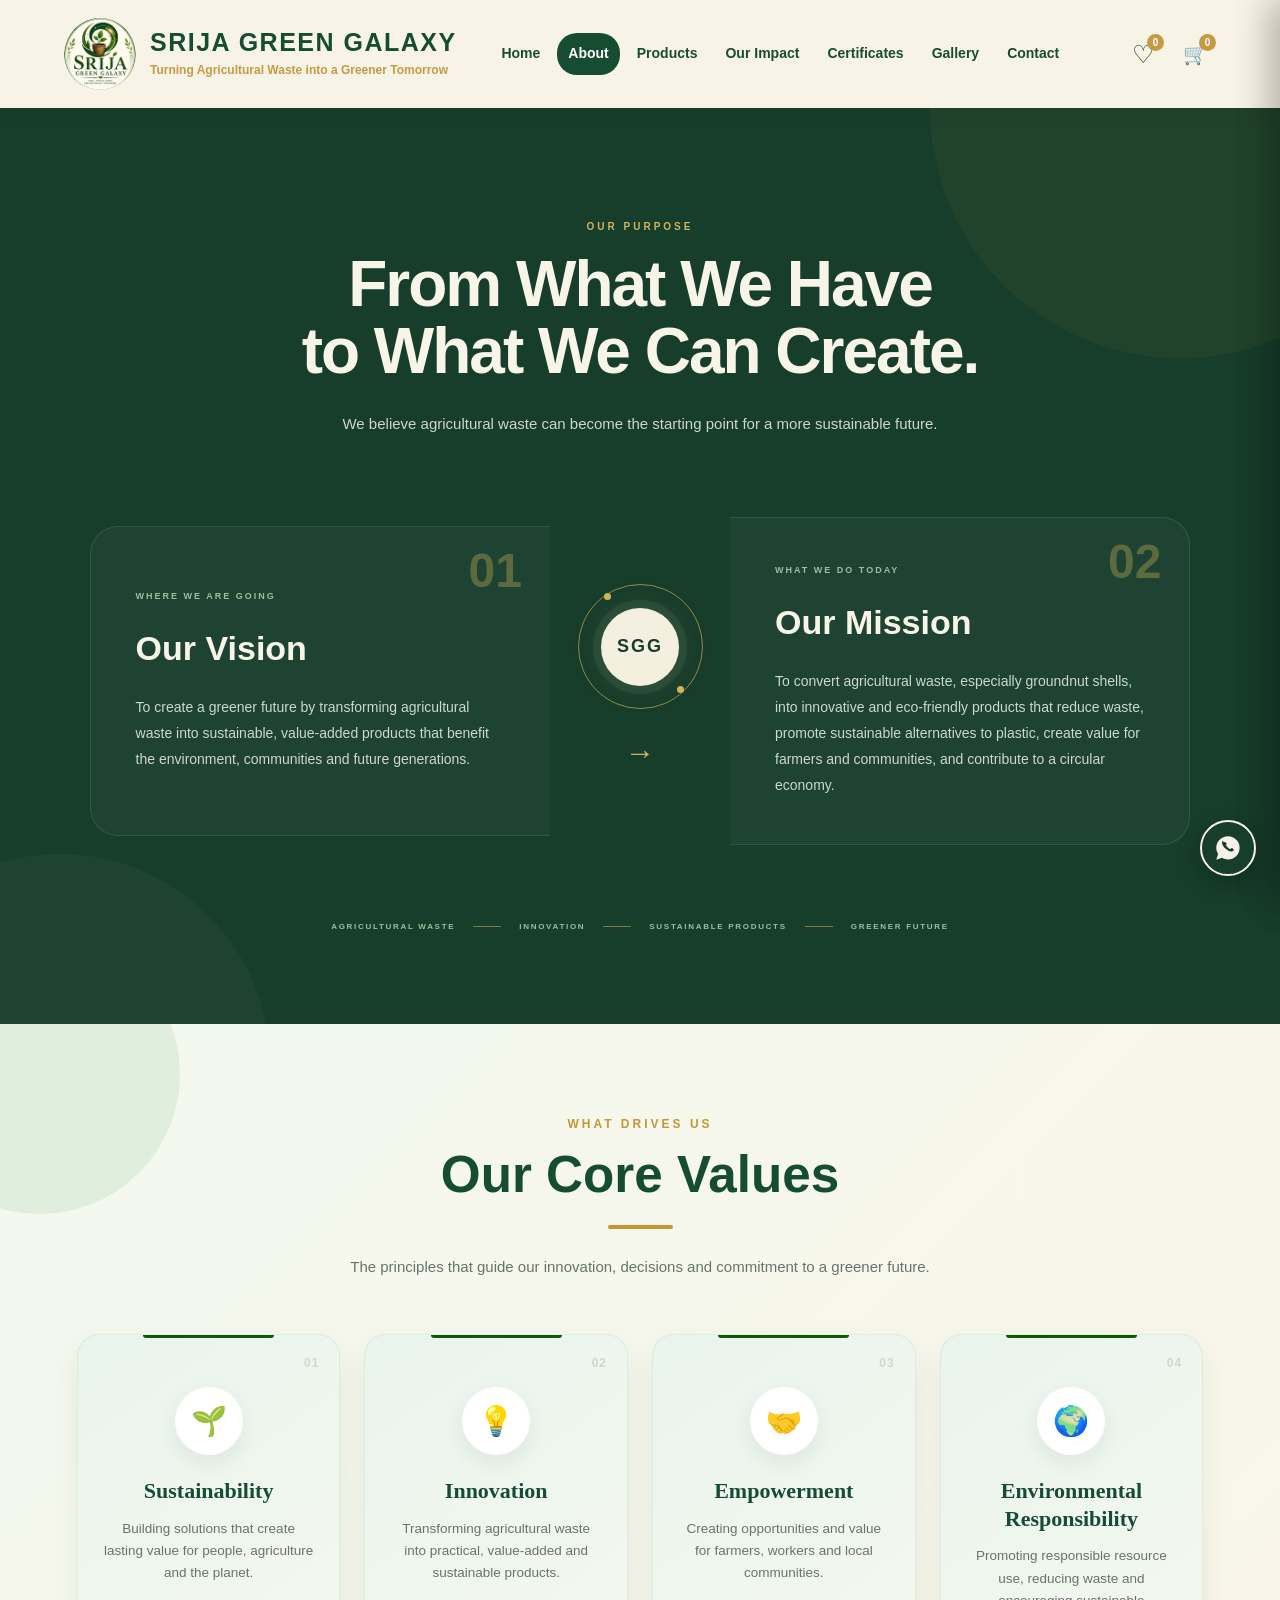
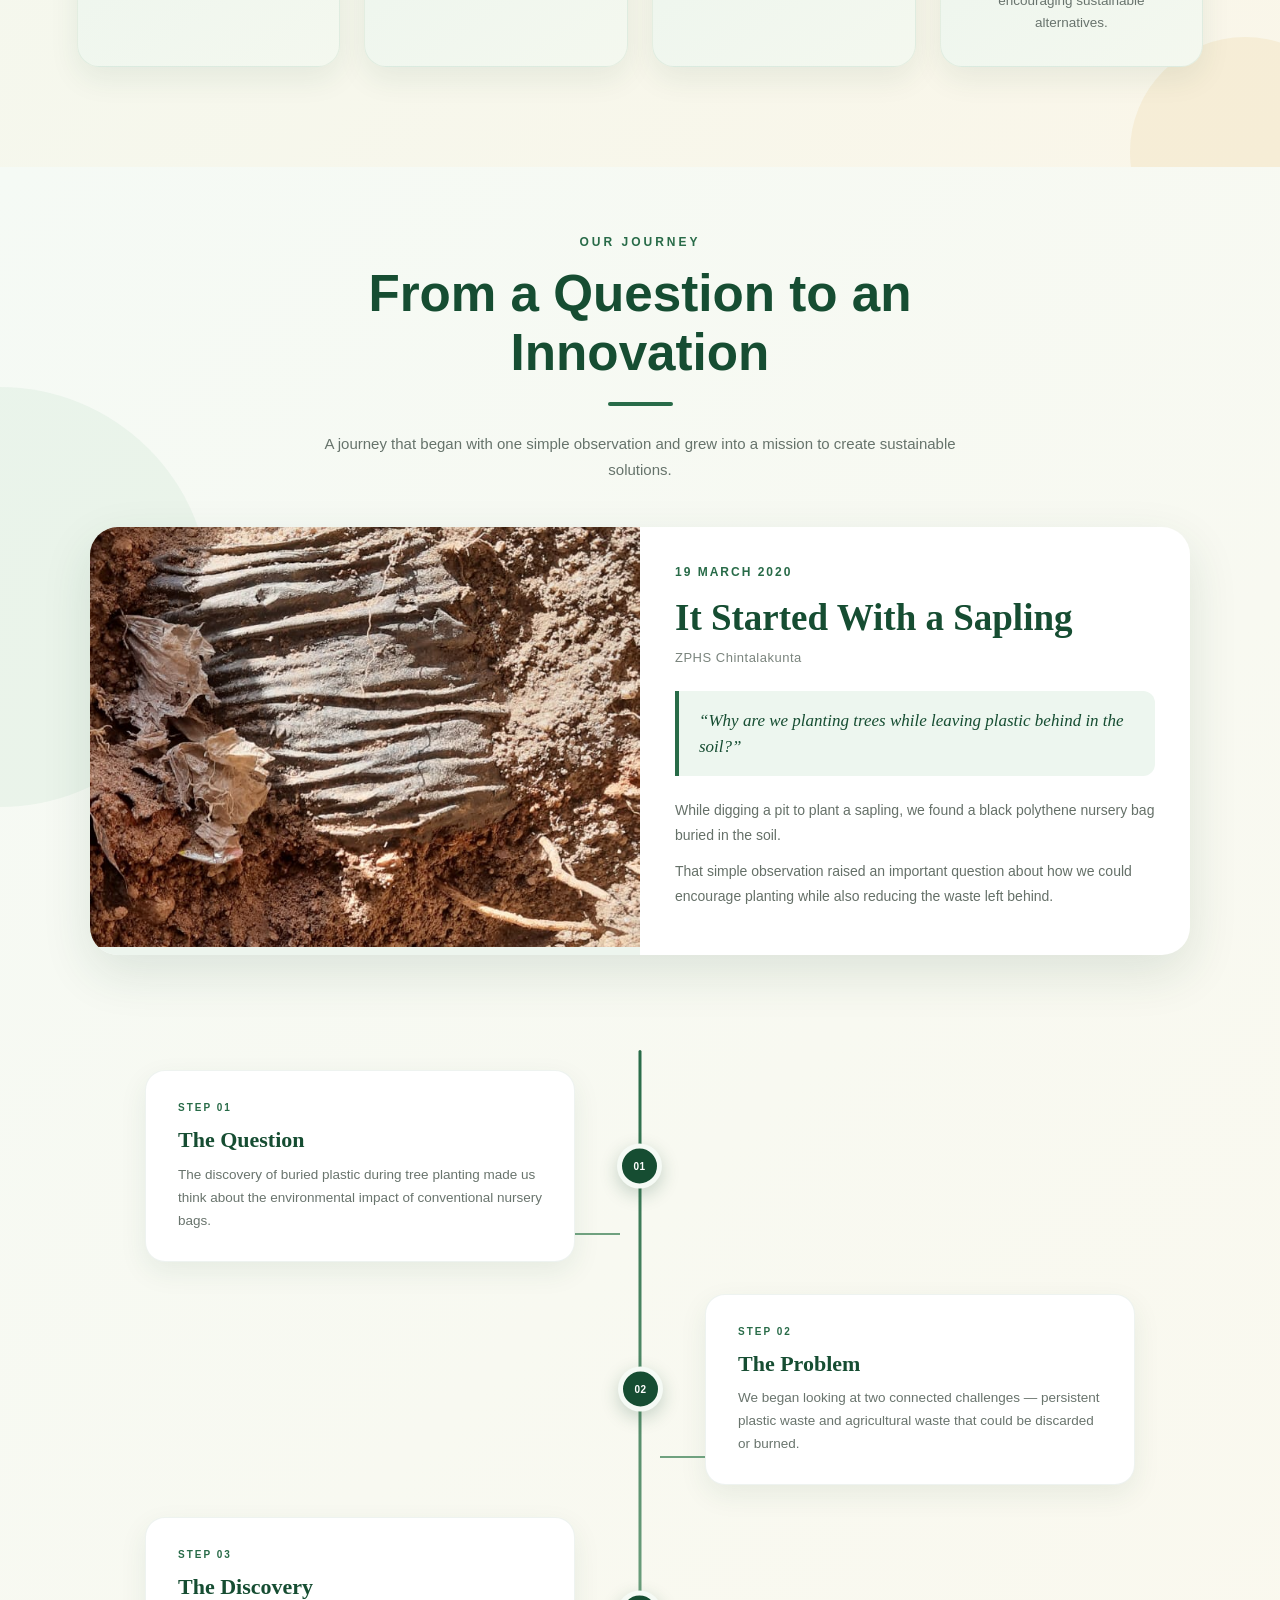
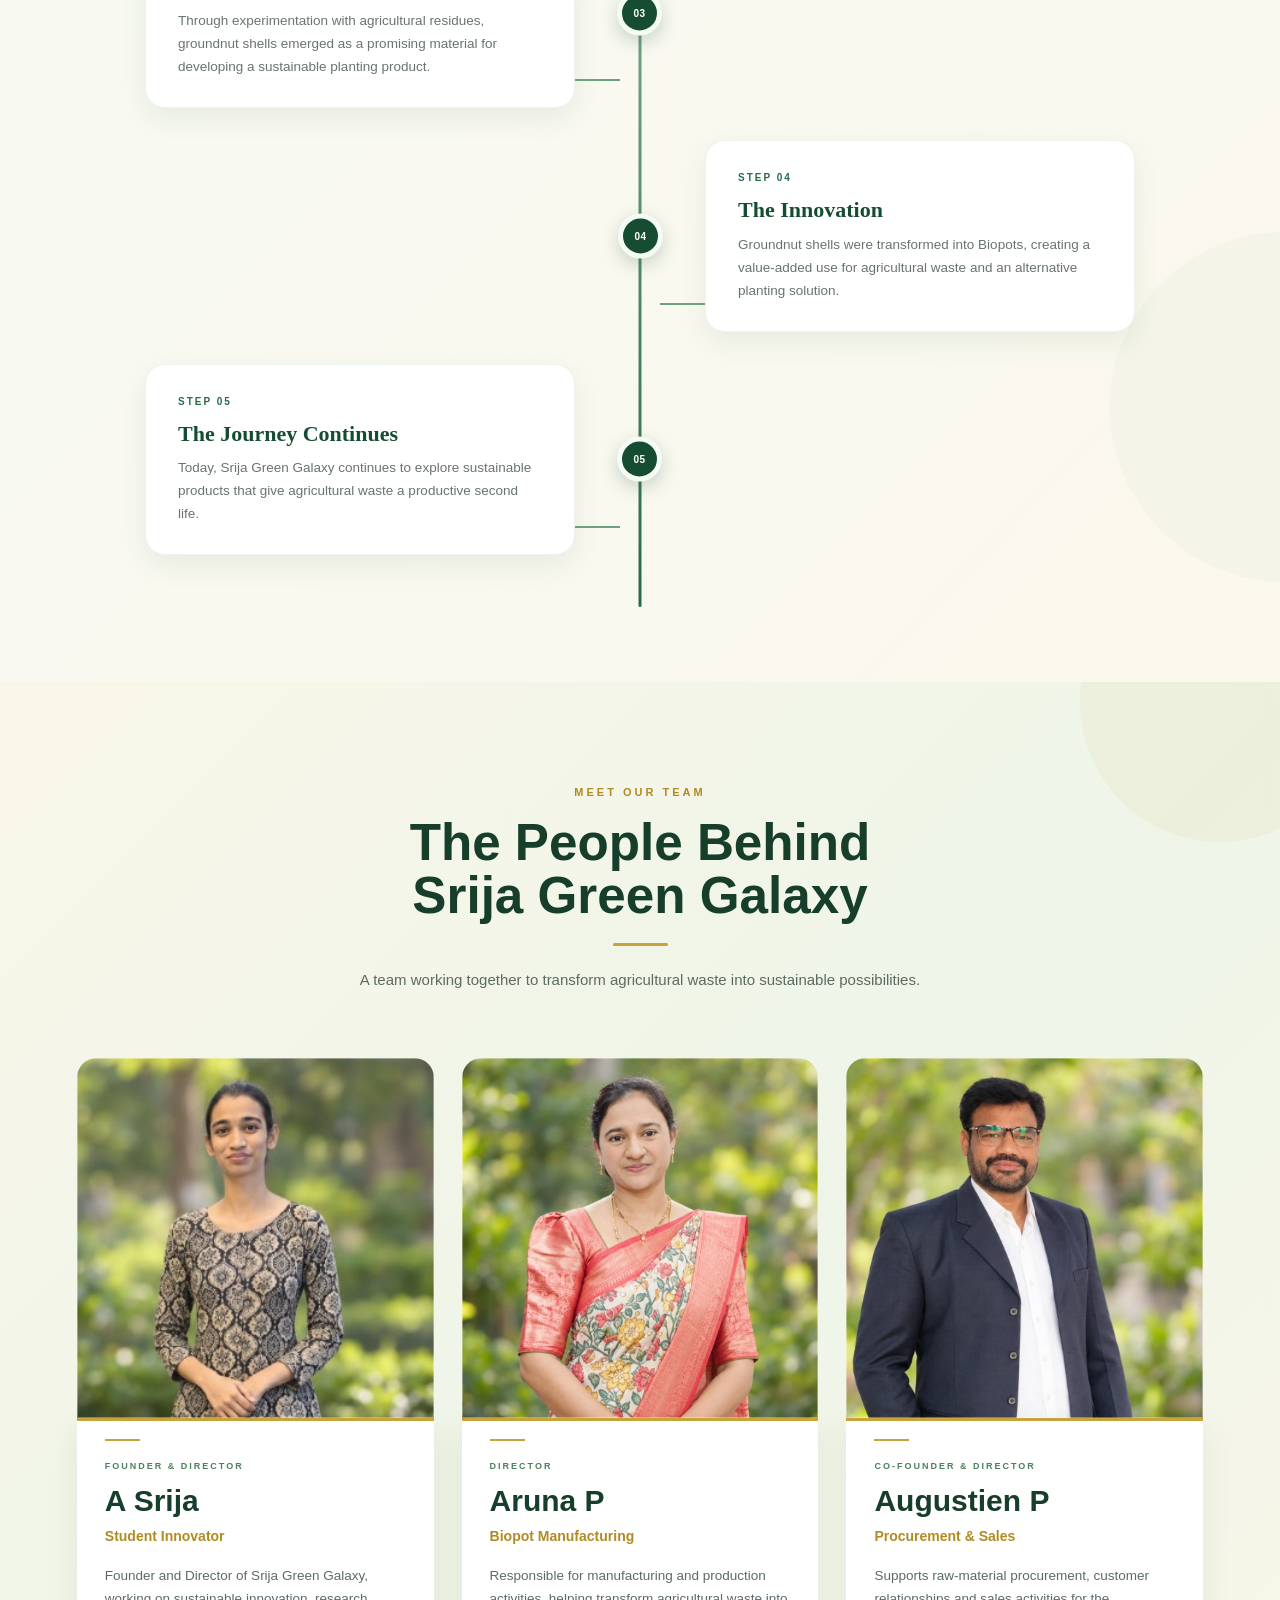
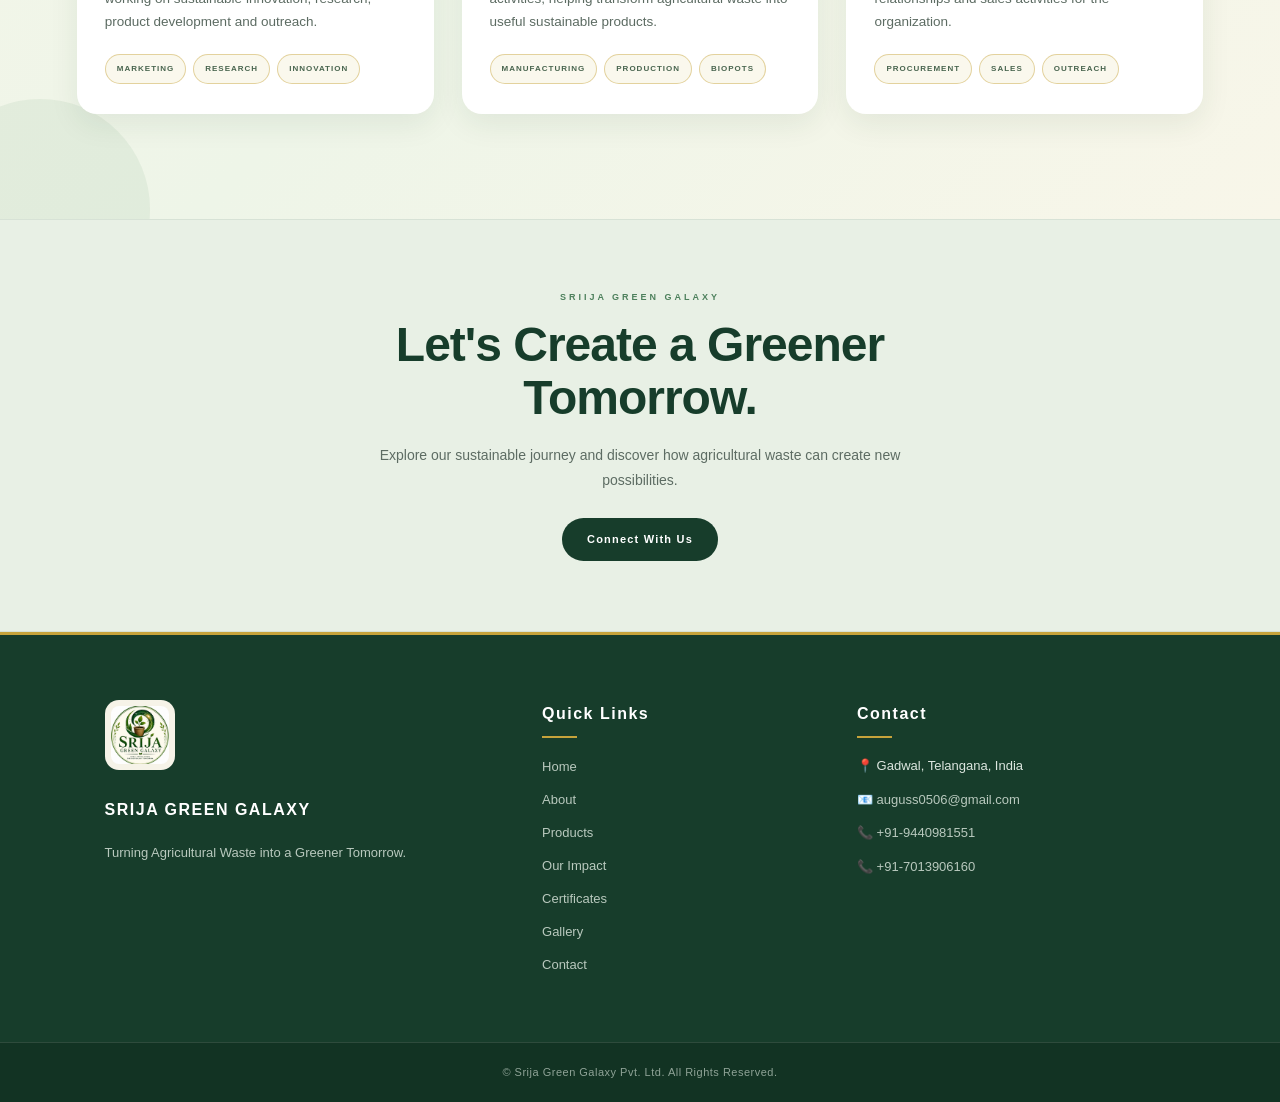
==== commit 1fb24bdd: "nobil-friendly-improvement" ====
--- a/about.html
+++ b/about.html
@@ -23,7 +23,20 @@
             <p>Turning Agricultural Waste into a Greener Tomorrow</p>
         </div>
     </div>
-
+    <!-- MOBILE MENU BUTTON -->
+
+<button
+    type="button"
+    class="mobile-menu-btn"
+    id="mobileMenuBtn"
+    aria-label="Open navigation menu"
+    aria-expanded="false">
+
+    <span></span>
+    <span></span>
+    <span></span>
+
+</button>
     <nav class="navbar">
         <a href="index.html">Home</a>
         <a href="about.html" class="active">About</a>
@@ -844,8 +857,58 @@
     </div>
 
 </aside>
-
-
+<!-- FLOATING WHATSAPP -->
+
+<a href="https://wa.me/919440981551"
+   class="floating-whatsapp"
+   target="_blank"
+   rel="noopener noreferrer"
+   aria-label="Chat with us on WhatsApp"
+   title="Chat with us on WhatsApp">
+
+    <span class="whatsapp-icon">
+
+        <svg viewBox="0 0 32 32"
+             xmlns="http://www.w3.org/2000/svg"
+             aria-hidden="true">
+
+            <path d="M16 3.5C9.1 3.5 3.5 9 3.5 15.8c0 2.4.7 4.7 2 6.6L3.4 28.5l6.3-2c1.9 1.1 4 1.7 6.2 1.7 6.9 0 12.5-5.5 12.5-12.3C28.5 9 22.9 3.5 16 3.5z"
+                  fill="currentColor"/>
+
+            <path d="M11.1 9.7c.3-.3.7-.4 1.1-.2l1.8.9c.4.2.6.6.5 1l-.5 1.5c-.1.3 0 .6.2.8.9 1.4 2.1 2.5 3.5 3.3.3.2.6.2.8 0l1.3-.9c.3-.2.8-.2 1 .1l1.2 1.4c.3.3.3.8 0 1.1-.7.8-1.7 1.2-2.7 1.1-2.1-.2-4.3-1.5-6.1-3.2-1.8-1.7-3.2-3.8-3.5-5.8-.2-1 .2-2 .9-2.9z"
+                  fill="#173d2b"/>
+
+        </svg>
+
+    </span>
+
+</a>
+<!-- BACK TO TOP BUTTON -->
+
+<button
+    type="button"
+    id="backToTop"
+    class="back-to-top"
+    aria-label="Back to top"
+    title="Back to top">
+
+    <svg
+        viewBox="0 0 24 24"
+        xmlns="http://www.w3.org/2000/svg"
+        aria-hidden="true">
+
+        <path
+            d="M12 19V5
+               M6.5 11.5L12 6
+               L17.5 11.5"
+            fill="none"
+            stroke="currentColor"
+            stroke-width="2"
+            stroke-linecap="round"
+            stroke-linejoin="round"/>
+    </svg>
+
+</button>
 <script src="assets/js/script.js"></script>
 
 </body>
--- a/assets/css/styles.css
+++ b/assets/css/styles.css
@@ -13568,4 +13568,343 @@
     color: #173d2b;
 
     transform: translateY(-2px);
+}
+/* =========================================
+   PREMIUM FLOATING WHATSAPP
+========================================= */
+
+.floating-whatsapp {
+    position: fixed;
+
+    right: 24px;
+    bottom: 24px;
+
+    width: 56px;
+    height: 56px;
+
+    display: flex;
+    align-items: center;
+    justify-content: center;
+
+    background: #173d2b;
+    color: #f5f1e7;
+
+    border: 2px solid #f5f1e7;
+    border-radius: 50%;
+
+    text-decoration: none;
+
+    box-shadow:
+        0 8px 25px rgba(0, 0, 0, 0.22),
+        0 0 0 0 rgba(23, 61, 43, 0.35);
+
+    z-index: 9999;
+
+    animation: whatsappPulse 2.4s infinite;
+
+    transition:
+        transform .3s ease,
+        background .3s ease,
+        box-shadow .3s ease;
+}
+
+
+/* WhatsApp icon */
+
+.whatsapp-icon {
+    width: 32px;
+    height: 32px;
+
+    display: flex;
+    align-items: center;
+    justify-content: center;
+}
+
+.whatsapp-icon svg {
+    width: 30px;
+    height: 30px;
+
+    display: block;
+}
+
+
+/* Continuous soft pulse */
+
+@keyframes whatsappPulse {
+
+    0% {
+        box-shadow:
+            0 8px 25px rgba(0, 0, 0, 0.22),
+            0 0 0 0 rgba(23, 61, 43, 0.35);
+    }
+
+    60% {
+        box-shadow:
+            0 8px 25px rgba(0, 0, 0, 0.22),
+            0 0 0 13px rgba(23, 61, 43, 0);
+    }
+
+    100% {
+        box-shadow:
+            0 8px 25px rgba(0, 0, 0, 0.22),
+            0 0 0 0 rgba(23, 61, 43, 0);
+    }
+}
+
+
+/* Hover */
+
+.floating-whatsapp:hover {
+    transform: translateY(-5px) scale(1.06);
+
+    background: #c6a33b;
+
+    color: #173d2b;
+
+    box-shadow:
+        0 12px 30px rgba(0, 0, 0, 0.28),
+        0 0 0 5px rgba(198, 163, 59, 0.18);
+}
+
+
+/* Stop pulse while hovering */
+
+.floating-whatsapp:hover {
+    animation-play-state: paused;
+}
+
+
+/* Mobile */
+
+@media (max-width: 600px) {
+
+    .floating-whatsapp {
+        width: 50px;
+        height: 50px;
+
+        right: 16px;
+        bottom: 16px;
+    }
+
+    .whatsapp-icon {
+        width: 29px;
+        height: 29px;
+    }
+
+    .whatsapp-icon svg {
+        width: 27px;
+        height: 27px;
+    }
+}/* =========================================
+   BACK TO TOP BUTTON
+========================================= */
+
+.back-to-top {
+    position: fixed;
+
+    right: 24px;
+    bottom: 92px;
+
+    width: 48px;
+    height: 48px;
+
+    display: flex;
+    align-items: center;
+    justify-content: center;
+
+    border: 1px solid rgba(245, 241, 231, 0.35);
+    border-radius: 50%;
+
+    background: #173d2b;
+    color: #f5f1e7;
+
+    cursor: pointer;
+
+    opacity: 0;
+    visibility: hidden;
+    transform: translateY(12px);
+
+    z-index: 9998;
+
+    box-shadow: 0 8px 24px rgba(0, 0, 0, 0.20);
+
+    transition:
+        opacity .3s ease,
+        visibility .3s ease,
+        transform .3s ease,
+        background .3s ease;
+}
+
+
+/* Visible state */
+
+.back-to-top.show {
+    opacity: 1;
+    visibility: visible;
+    transform: translateY(0);
+}
+
+
+/* Arrow */
+
+.back-to-top svg {
+    width: 22px;
+    height: 22px;
+}
+
+
+/* Hover */
+
+.back-to-top:hover {
+    background: #c6a33b;
+    color: #173d2b;
+
+    transform: translateY(-4px);
+}
+
+
+/* Mobile */
+
+@media (max-width: 600px) {
+
+    .back-to-top {
+        right: 16px;
+        bottom: 78px;
+
+        width: 44px;
+        height: 44px;
+    }
+
+    .back-to-top svg {
+        width: 20px;
+        height: 20px;
+    }
+}
+/* =========================================
+   PROFESSIONAL MOBILE MENU
+========================================= */
+
+.mobile-menu-btn {
+    display: none;
+
+    width: 44px;
+    height: 44px;
+
+    padding: 0;
+
+    border: 1px solid rgba(245, 241, 231, 0.25);
+    border-radius: 10px;
+
+    background: #173d2b;
+
+    align-items: center;
+    justify-content: center;
+    flex-direction: column;
+
+    gap: 5px;
+
+    cursor: pointer;
+
+    z-index: 10001;
+}
+
+.mobile-menu-btn span {
+    width: 20px;
+    height: 2px;
+
+    background: #f5f1e7;
+
+    border-radius: 2px;
+
+    transition: all .3s ease;
+}
+
+
+/* =========================================
+   MOBILE NAVIGATION
+========================================= */
+
+@media (max-width: 850px) {
+
+    .site-header {
+        position: relative;
+    }
+
+    .mobile-menu-btn {
+        display: flex;
+    }
+
+    .navbar {
+        position: absolute;
+
+        top: calc(100% + 10px);
+        left: 15px;
+        right: 15px;
+
+        display: flex;
+        flex-direction: column;
+
+        padding: 12px;
+
+        background: #173d2b;
+
+        border: 1px solid rgba(245, 241, 231, 0.12);
+        border-radius: 16px;
+
+        box-shadow: 0 18px 45px rgba(0, 0, 0, 0.22);
+
+        opacity: 0;
+        visibility: hidden;
+
+        transform: translateY(-10px);
+
+        pointer-events: none;
+
+        transition:
+            opacity .3s ease,
+            visibility .3s ease,
+            transform .3s ease;
+
+        z-index: 10000;
+    }
+
+    .navbar.mobile-open {
+        opacity: 1;
+        visibility: visible;
+
+        transform: translateY(0);
+
+        pointer-events: auto;
+    }
+
+    .navbar a {
+        width: 100%;
+
+        box-sizing: border-box;
+
+        padding: 13px 16px;
+
+        border-radius: 10px;
+
+        color: #f5f1e7;
+
+        text-decoration: none;
+
+        font-size: 13px;
+
+        transition:
+            background .25s ease,
+            color .25s ease,
+            padding-left .25s ease;
+    }
+
+    .navbar a:hover,
+    .navbar a.active {
+        background: rgba(245, 241, 231, 0.08);
+
+        color: #c6a33b;
+
+        padding-left: 21px;
+    }
+
 }
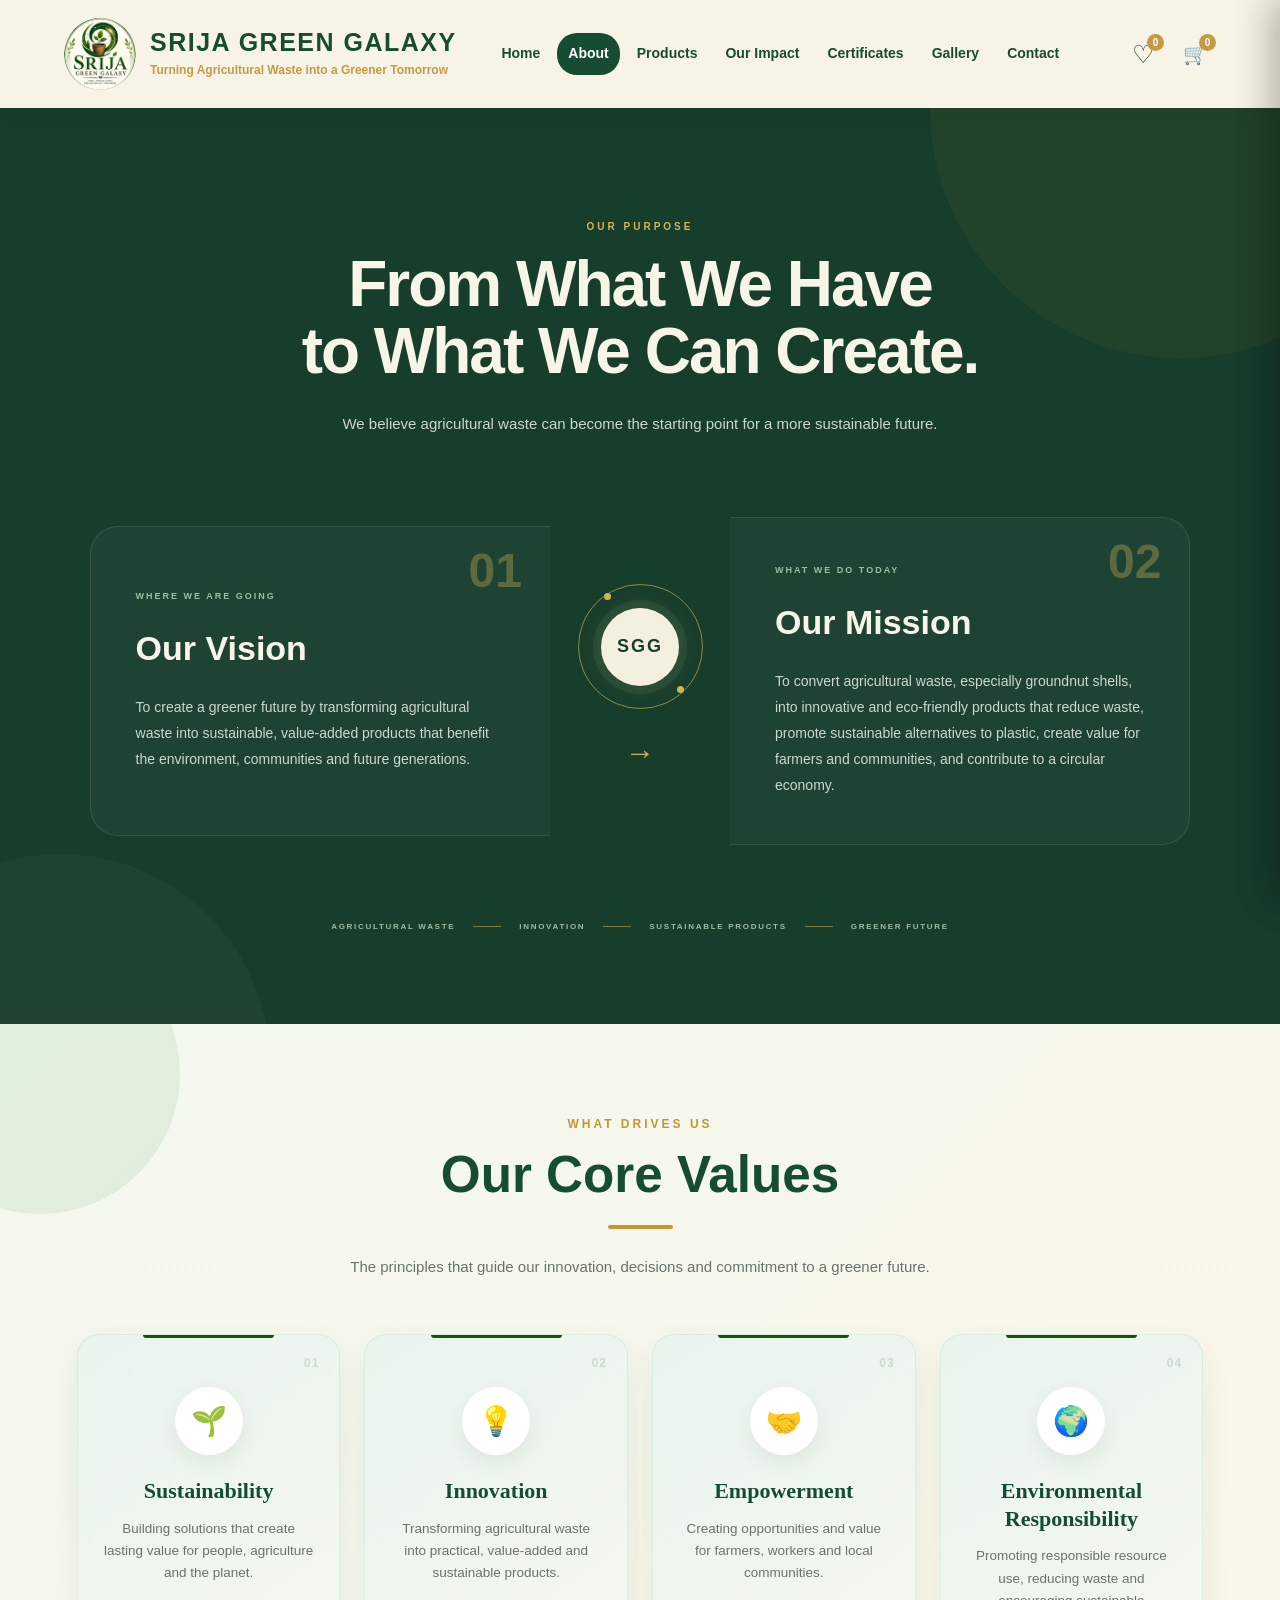
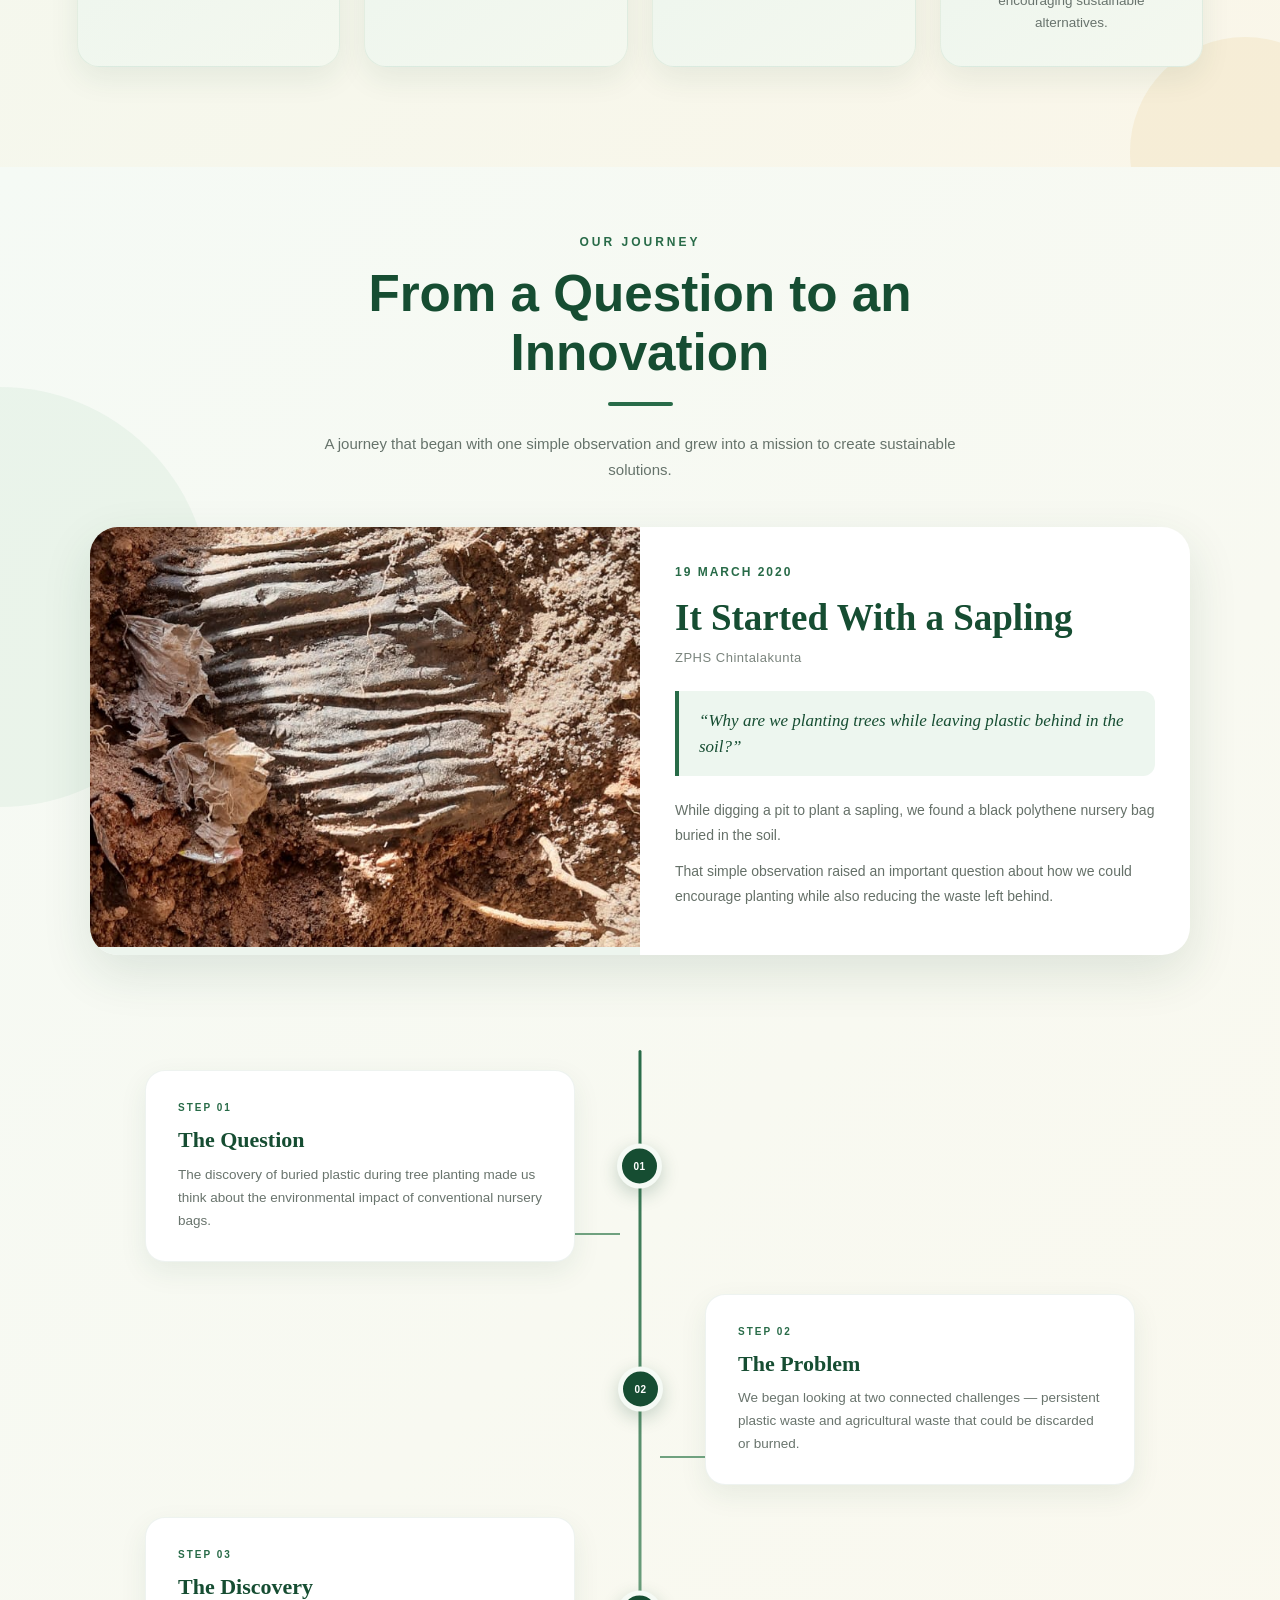
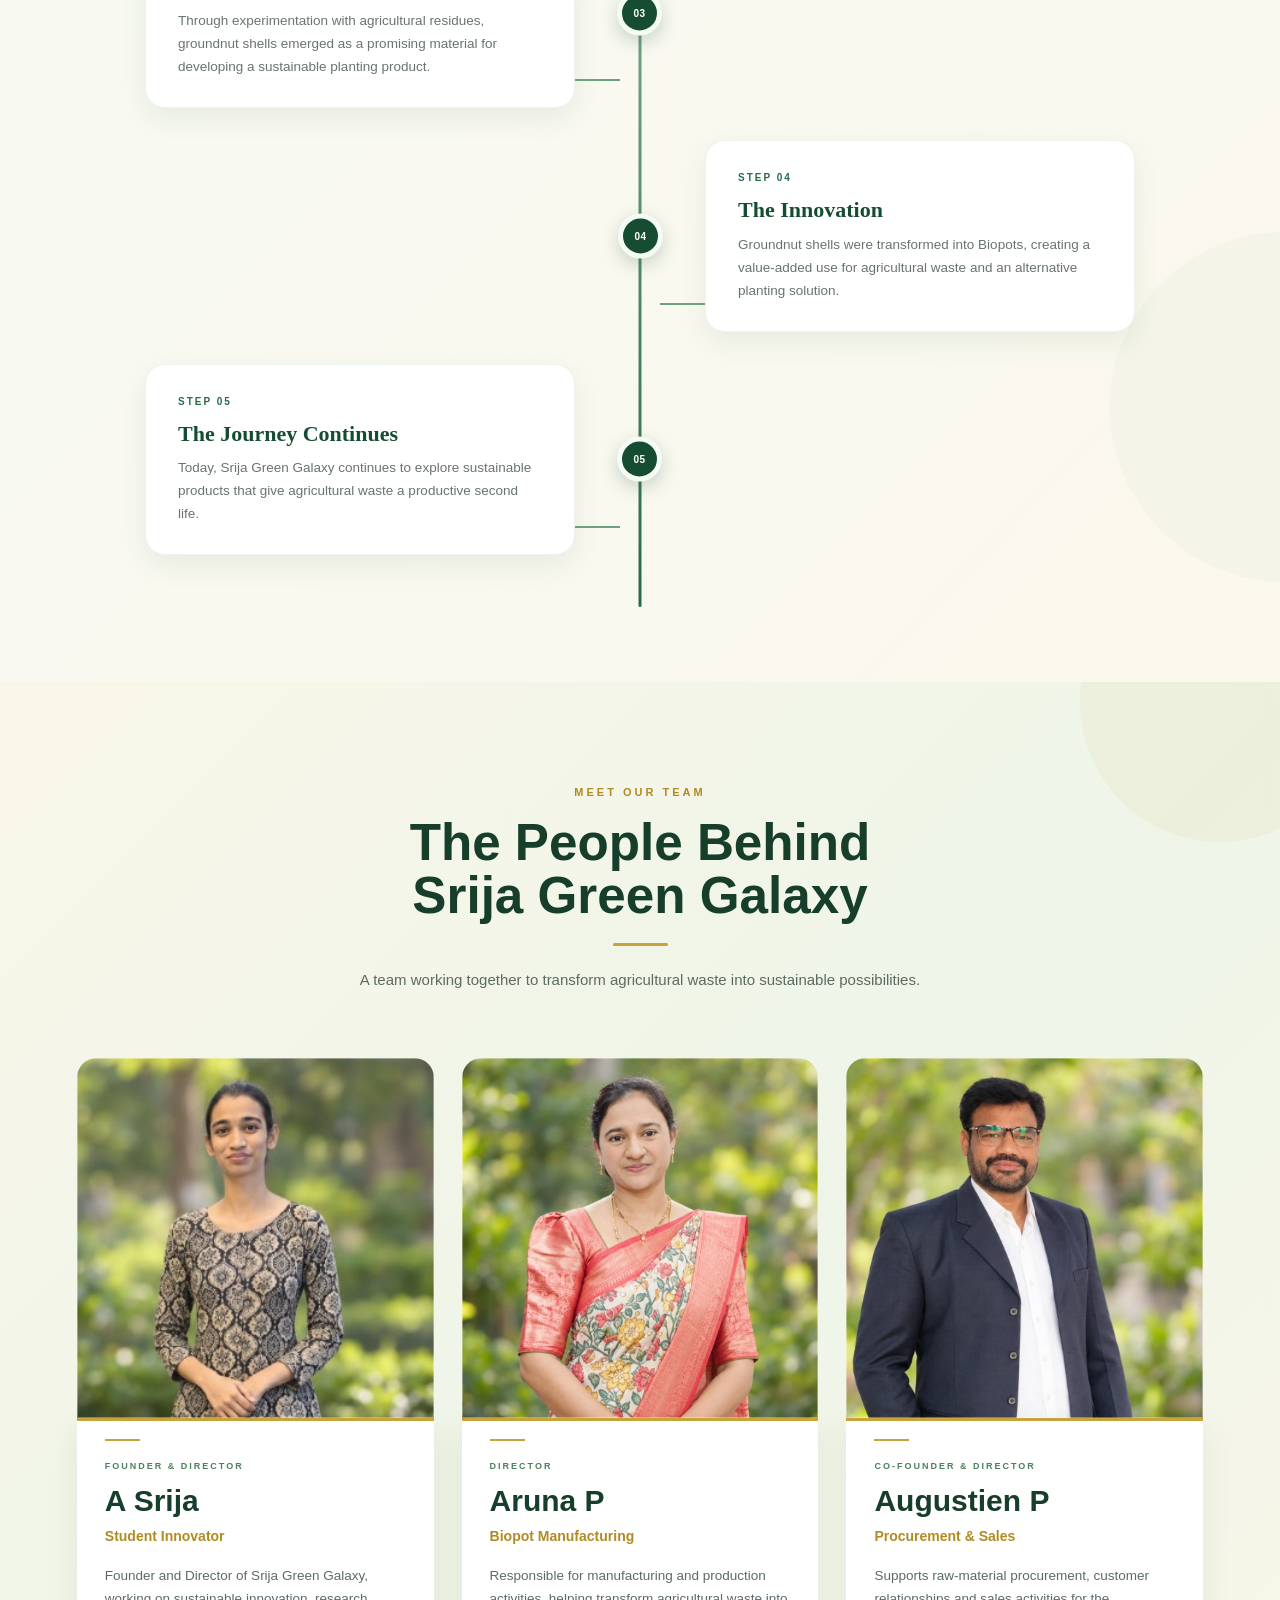
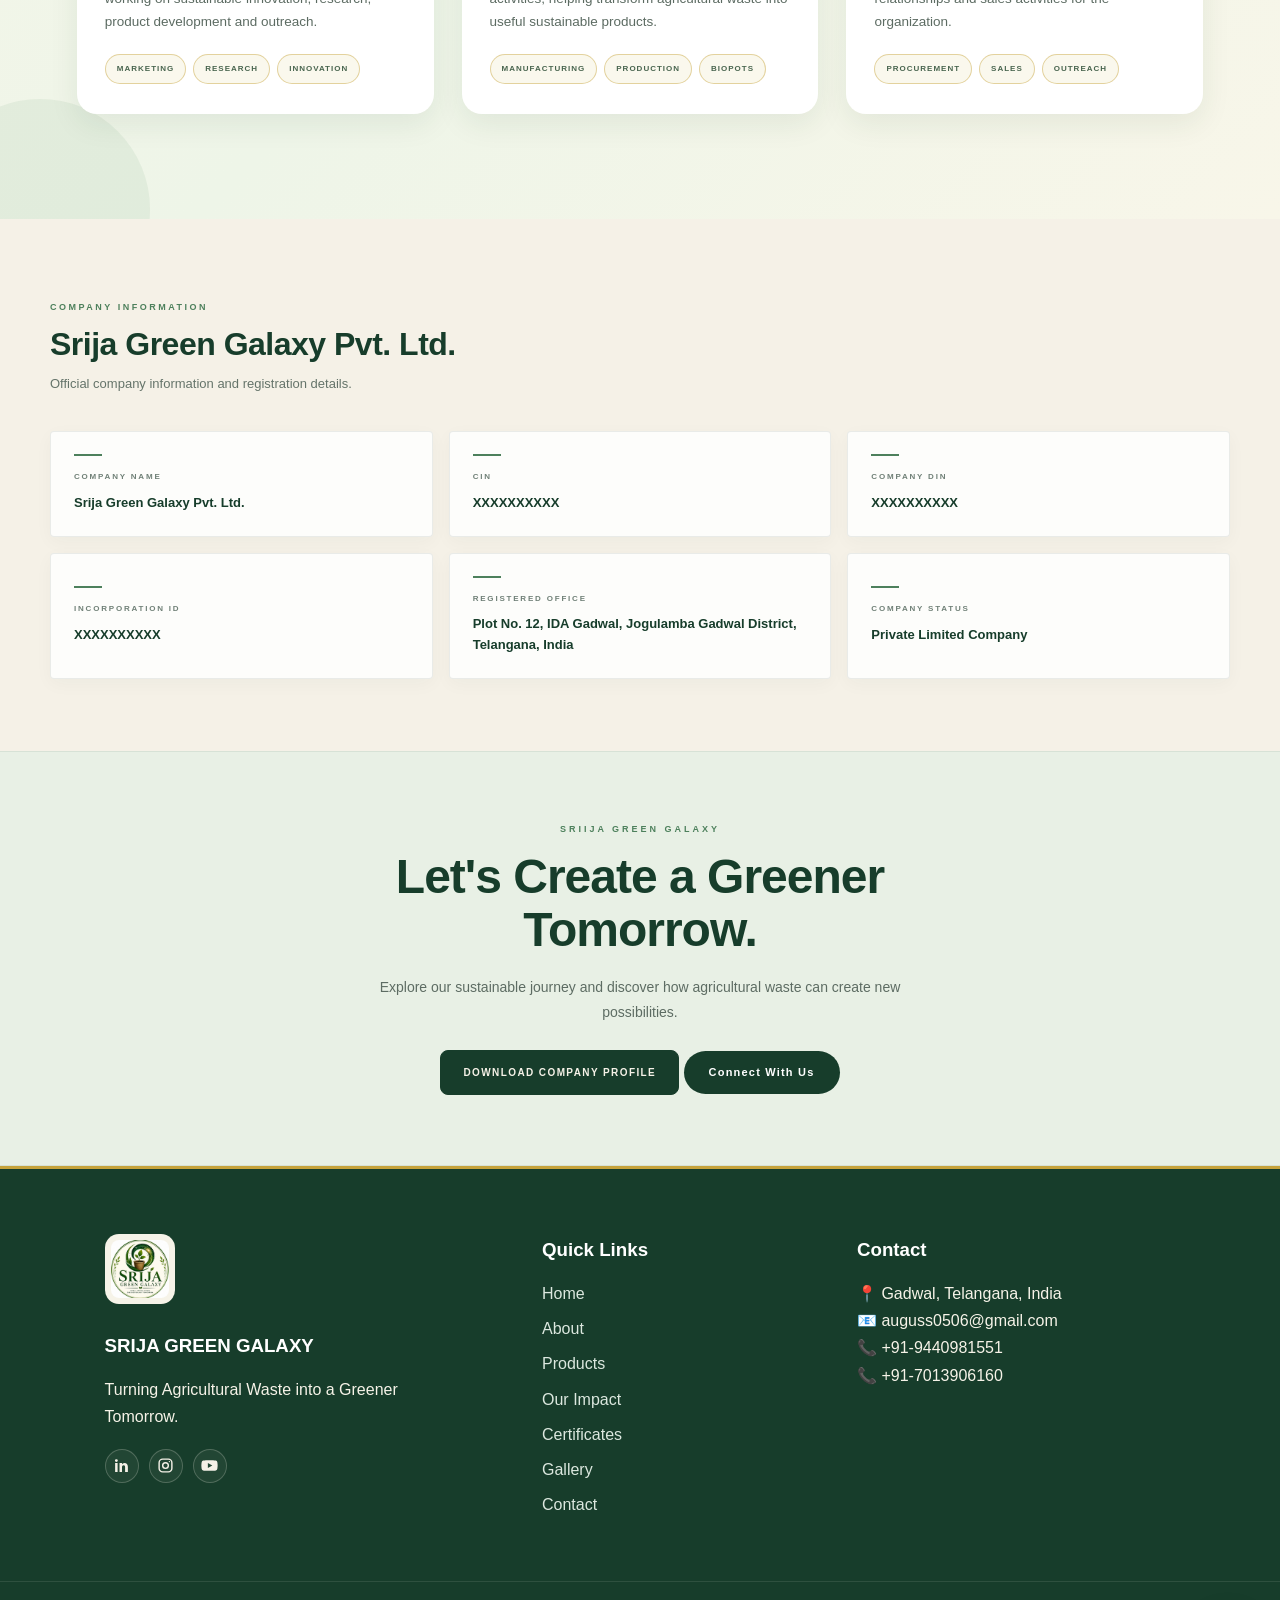
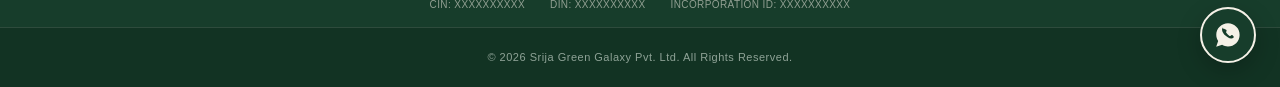
==== commit e753a585: "footer update" ====
--- a/about.html
+++ b/about.html
@@ -319,6 +319,8 @@
             <img
                 src="assets/images/story-origin.jpeg"
                 alt="The beginning of Srija Green Galaxy"
+                loading="lazy"
+     decoding="async"
             >
 
         </div>
@@ -548,7 +550,9 @@
     <div class="about-team-member">
 
         <div class="about-team-photo">
-            <img src="assets/images/team/srija.jpg" alt="A Srija">
+            <img src="assets/images/team/srija.jpg" alt="A Srija"
+            loading="lazy"
+     decoding="async">
             
         </div>
 
@@ -585,7 +589,9 @@
     <div class="about-team-member">
 
         <div class="about-team-photo">
-            <img src="assets/images/team/aruna.jpg" alt="Aruna P">
+            <img src="assets/images/team/aruna.jpg" alt="Aruna P"
+            loading="lazy"
+     decoding="async">
             
         </div>
 
@@ -622,7 +628,9 @@
     <div class="about-team-member">
 
         <div class="about-team-photo">
-            <img src="assets/images/team/augustien.jpg" alt="Augustien P">
+            <img src="assets/images/team/augustien.jpg" alt="Augustien P"
+            loading="lazy"
+     decoding="async">
            
         </div>
 
@@ -662,6 +670,102 @@
 
 </section>
 
+
+<!-- ================= COMPANY INFORMATION ================= -->
+
+<section class="company-information">
+
+    <div class="company-information-inner">
+
+        <div class="company-information-heading">
+
+            <span>COMPANY INFORMATION</span>
+
+            <h2>Srija Green Galaxy Pvt. Ltd.</h2>
+
+            <p>
+                Official company information and registration details.
+            </p>
+
+        </div>
+
+
+        <div class="company-information-grid">
+
+            <div class="company-information-item">
+
+                <span>COMPANY NAME</span>
+
+                <strong>
+                    Srija Green Galaxy Pvt. Ltd.
+                </strong>
+
+            </div>
+
+
+            <div class="company-information-item">
+
+                <span>CIN</span>
+
+                <strong>
+                    XXXXXXXXXX
+                </strong>
+
+            </div>
+
+
+            <div class="company-information-item">
+
+                <span>COMPANY DIN</span>
+
+                <strong>
+                    XXXXXXXXXX
+                </strong>
+
+            </div>
+
+
+            <div class="company-information-item">
+
+                <span>INCORPORATION ID</span>
+
+                <strong>
+                    XXXXXXXXXX
+                </strong>
+
+            </div>
+
+
+            <div class="company-information-item company-information-wide">
+
+                <span>REGISTERED OFFICE</span>
+
+                <strong>
+                    Plot No. 12, IDA Gadwal, Jogulamba Gadwal District,
+                    Telangana, India
+                </strong>
+
+            </div>
+
+
+            <div class="company-information-item">
+
+                <span>COMPANY STATUS</span>
+
+                <strong>
+                    Private Limited Company
+                </strong>
+
+            </div>
+
+        </div>
+
+    </div>
+
+</section>
+
+
+
 <!-- ================= PAGE CTA ================= -->
 
 <section class="page-cta">
@@ -678,7 +782,11 @@
             Explore our sustainable journey and discover
             how agricultural waste can create new possibilities.
         </p>
-
+        <a href="javascript:void(0);"
+   class="company-profile-btn"
+   id="companyProfileBtn">
+    DOWNLOAD COMPANY PROFILE
+</a>
         <a href="contact.html" class="page-cta-btn">
             Connect With Us
         </a>
@@ -686,14 +794,52 @@
     </div>
 
 </section>
+<!-- ================= COMPANY PROFILE COMING SOON ================= -->
+
+<div class="profile-coming-soon-overlay" id="profileComingSoon">
+
+    <div class="profile-coming-soon">
+
+        <button
+            type="button"
+            class="profile-coming-close"
+            id="profileComingClose"
+            aria-label="Close">
+            ×
+        </button>
+
+        <div class="profile-coming-icon">
+            <span>SGG</span>
+        </div>
+
+        <p class="profile-coming-label">
+            COMPANY PROFILE
+        </p>
+
+        <h2>Coming Soon</h2>
+
+        <p>
+            Our official company profile is currently being prepared.
+            Please check back soon.
+        </p>
+
+        <button
+            type="button"
+            class="profile-coming-button"
+            id="profileComingButton">
+            CLOSE
+        </button>
+
+    </div>
+
+</div>
 <!-- ================= FOOTER ================= -->
-
 <footer class="site-footer">
 
     <div class="footer-content">
 
         <!-- BRAND -->
-        <div class="footer-brand">
+        <div>
 
             <img src="assets/images/logo.png"
                  alt="Srija Green Galaxy"
@@ -705,11 +851,82 @@
                 Turning Agricultural Waste into a Greener Tomorrow.
             </p>
 
+            <!-- SOCIAL ICONS -->
+            <div class="footer-socials">
+
+                <!-- LinkedIn -->
+                <a href="https://www.linkedin.com/in/a-srija-120b14329"
+                   target="_blank"
+                   rel="noopener noreferrer"
+                   aria-label="LinkedIn"
+                   title="LinkedIn">
+
+                    <svg viewBox="0 0 24 24">
+                        <path fill="currentColor"
+                              d="M6.5 8.5H3V21h3.5V8.5ZM4.75 3A2.05 2.05 0 1 0 4.75 7.1 2.05 2.05 0 0 0 4.75 3ZM21 13.9c0-3.76-2-5.52-4.67-5.52-2.15 0-3.1 1.18-3.63 2.01V8.5H9.2V21h3.5v-6.2c0-1.64.31-3.23 2.34-3.23 2 0 2.03 1.88 2.03 3.34V21H21v-7.1Z"/>
+                    </svg>
+
+                </a>
+
+
+                <!-- Instagram -->
+                <a href="https://www.instagram.com/srijagreengalaxy"
+                   target="_blank"
+                   rel="noopener noreferrer"
+                   aria-label="Instagram"
+                   title="Instagram">
+
+                    <svg viewBox="0 0 24 24">
+
+                        <rect x="3"
+                              y="3"
+                              width="18"
+                              height="18"
+                              rx="5"
+                              fill="none"
+                              stroke="currentColor"
+                              stroke-width="2"/>
+
+                        <circle cx="12"
+                                cy="12"
+                                r="4"
+                                fill="none"
+                                stroke="currentColor"
+                                stroke-width="2"/>
+
+                        <circle cx="17.5"
+                                cy="6.5"
+                                r="1"
+                                fill="currentColor"/>
+
+                    </svg>
+
+                </a>
+
+
+                <!-- YouTube -->
+                <a href="https://www.youtube.com/@augustienauguss"
+                   target="_blank"
+                   rel="noopener noreferrer"
+                   aria-label="YouTube"
+                   title="YouTube">
+
+                    <svg viewBox="0 0 24 24">
+
+                        <path fill="currentColor"
+                              d="M23 7.2a3 3 0 0 0-2.1-2.1C19 4.5 12 4.5 12 4.5s-7 0-8.9.6A3 3 0 0 0 1 7.2 31 31 0 0 0 .5 12 31 31 0 0 0 1 16.8a3 3 0 0 0 2.1 2.1c1.9.6 8.9.6 8.9.6s7 0 8.9-.6a3 3 0 0 0 2.1-2.1 31 31 0 0 0 .5-4.8 31 31 0 0 0-.5-4.8ZM9.7 15.7V8.3l6.3 3.7-6.3 3.7Z"/>
+
+                    </svg>
+
+                </a>
+
+            </div>
+
         </div>
 
 
         <!-- QUICK LINKS -->
-        <div class="footer-links">
+        <div>
 
             <h3>Quick Links</h3>
 
@@ -725,13 +942,11 @@
 
 
         <!-- CONTACT -->
-        <div class="footer-contact">
+        <div>
 
             <h3>Contact</h3>
 
-            <p>
-                📍 Gadwal, Telangana, India
-            </p>
+            <p>📍 Gadwal, Telangana, India</p>
 
             <p>
                 📧 auguss0506@gmail.com
@@ -750,13 +965,29 @@
     </div>
 
 
-    <!-- COPYRIGHT -->
-
+    <!-- COMPANY REGISTRATION DETAILS -->
+    <div class="footer-registration">
+
+        <span>
+            CIN: XXXXXXXXXX
+        </span>
+
+        <span>
+            DIN: XXXXXXXXXX
+        </span>
+
+        <span>
+            INCORPORATION ID: XXXXXXXXXX
+        </span>
+
+    </div>
+
+
+    <!-- FOOTER BOTTOM -->
     <div class="footer-bottom">
 
         <p>
-            © <span id="year"></span>
-            Srija Green Galaxy Pvt. Ltd.
+            © 2026 Srija Green Galaxy Pvt. Ltd.
             All Rights Reserved.
         </p>
 
--- a/assets/css/styles.css
+++ b/assets/css/styles.css
@@ -13907,4 +13907,1458 @@
         padding-left: 21px;
     }
 
+}
+/* =========================================
+   FOOTER SOCIAL ICONS
+========================================= */
+
+.footer-socials {
+    display: flex;
+    align-items: center;
+    gap: 10px;
+    margin-top: 18px;
+}
+
+.footer-socials a {
+    width: 34px;
+    height: 34px;
+
+    display: flex;
+    align-items: center;
+    justify-content: center;
+
+    border: 1px solid rgba(245, 241, 231, 0.22);
+    border-radius: 50%;
+
+    background: rgba(245, 241, 231, 0.05);
+    color: #f5f1e7;
+
+    text-decoration: none;
+
+    transition:
+        transform 0.25s ease,
+        background 0.25s ease,
+        color 0.25s ease;
+}
+
+.footer-socials a:hover {
+    transform: translateY(-3px);
+
+    background: rgba(245, 241, 231, 0.12);
+    color: #f5f1e7;
+}
+
+.footer-socials svg {
+    width: 17px;
+    height: 17px;
+    display: block;
+}
+
+
+/* =========================================
+   COMPANY REGISTRATION DETAILS
+========================================= */
+
+.footer-registration {
+    display: flex;
+    justify-content: center;
+    align-items: center;
+    flex-wrap: wrap;
+
+    gap: 8px 25px;
+
+    padding: 14px 20px;
+
+    border-top: 1px solid rgba(245, 241, 231, 0.10);
+
+    color: rgba(245, 241, 231, 0.55);
+
+    font-size: 10px;
+    letter-spacing: 0.4px;
+}
+
+.footer-registration span {
+    white-space: nowrap;
+}
+
+
+/* =========================================
+   MOBILE
+========================================= */
+
+@media (max-width: 600px) {
+
+    .footer-socials {
+        margin-top: 15px;
+    }
+
+    .footer-registration {
+        flex-direction: column;
+        gap: 7px;
+
+        text-align: center;
+
+        padding: 15px 20px;
+    }
+
+}
+/* =========================================
+   COMPANY INFORMATION — MODERN
+========================================= */
+
+.company-information {
+    padding: 72px 25px;
+    background: #f5f1e7;
+}
+
+.company-information-inner {
+    max-width: 1180px;
+    margin: 0 auto;
+}
+
+
+/* =========================================
+   SECTION HEADING
+========================================= */
+
+.company-information-heading {
+    margin-bottom: 36px;
+    max-width: 720px;
+}
+
+.company-information-heading > span {
+    display: inline-block;
+
+    margin-bottom: 10px;
+
+    color: #4d805c;
+    font-size: 9px;
+    font-weight: 800;
+    letter-spacing: 2.5px;
+}
+
+.company-information-heading h2 {
+    margin: 0 0 10px;
+
+    color: #173d2b;
+
+    font-size: 32px;
+    line-height: 1.2;
+    font-weight: 750;
+    letter-spacing: -0.5px;
+}
+
+.company-information-heading p {
+    margin: 0;
+
+    color: #65746a;
+
+    font-size: 13px;
+    line-height: 1.7;
+}
+
+
+/* =========================================
+   INFORMATION GRID
+========================================= */
+
+.company-information-grid {
+    display: grid;
+
+    grid-template-columns: repeat(3, minmax(0, 1fr));
+
+    gap: 16px;
+}
+
+
+/* =========================================
+   INFORMATION CARD
+========================================= */
+
+.company-information-item {
+    min-height: 105px;
+
+    box-sizing: border-box;
+
+    padding: 22px 23px;
+
+    display: flex;
+    flex-direction: column;
+    justify-content: center;
+
+    background: rgba(255, 255, 255, 0.82);
+
+    border: 1px solid rgba(23, 61, 43, 0.09);
+    border-radius: 4px;
+
+    box-shadow:
+        0 5px 18px rgba(23, 61, 43, 0.035);
+
+    transition:
+        transform 0.25s ease,
+        box-shadow 0.25s ease,
+        border-color 0.25s ease;
+}
+
+.company-information-item:hover {
+    transform: translateY(-3px);
+
+    border-color: rgba(77, 128, 92, 0.25);
+
+    box-shadow:
+        0 10px 26px rgba(23, 61, 43, 0.07);
+}
+
+
+/* =========================================
+   LABEL
+========================================= */
+
+.company-information-item span {
+    display: block;
+
+    margin-bottom: 9px;
+
+    color: #708077;
+
+    font-size: 8px;
+    font-weight: 800;
+
+    letter-spacing: 1.8px;
+}
+
+
+/* =========================================
+   VALUE
+========================================= */
+
+.company-information-item strong {
+    display: block;
+
+    color: #173d2b;
+
+    font-size: 13px;
+    line-height: 1.6;
+
+    font-weight: 600;
+}
+
+
+/* =========================================
+   REGISTERED OFFICE
+========================================= */
+
+.company-information-wide {
+    grid-column: span 1;
+}
+
+
+/* =========================================
+   SUBTLE TOP ACCENT
+========================================= */
+
+.company-information-item::before {
+    content: "";
+
+    width: 28px;
+    height: 2px;
+
+    margin-bottom: 14px;
+
+    background: #4d805c;
+}
+
+
+/* =========================================
+   TABLET
+========================================= */
+
+@media (max-width: 900px) {
+
+    .company-information-grid {
+        grid-template-columns: repeat(2, minmax(0, 1fr));
+    }
+
+}
+
+
+/* =========================================
+   MOBILE
+========================================= */
+
+@media (max-width: 600px) {
+
+    .company-information {
+        padding: 55px 20px;
+    }
+
+    .company-information-heading {
+        margin-bottom: 28px;
+    }
+
+    .company-information-heading h2 {
+        font-size: 26px;
+    }
+
+    .company-information-grid {
+        grid-template-columns: 1fr;
+        gap: 12px;
+    }
+
+    .company-information-item {
+        min-height: 100px;
+        padding: 20px;
+    }
+
+    .company-information-wide {
+        grid-column: auto;
+    }
+
+}
+/* =========================================
+   OUR ECOSYSTEM — CONTINUOUS CIRCLE CAROUSEL
+========================================= */
+
+.ecosystem-section {
+    padding: 80px 0;
+    background: #eef4ec;
+    overflow: hidden;
+}
+
+.ecosystem-inner {
+    width: 100%;
+    text-align: center;
+}
+
+.ecosystem-heading {
+    max-width: 650px;
+    margin: 0 auto 45px;
+    padding: 0 25px;
+}
+
+.ecosystem-heading span {
+    display: block;
+    margin-bottom: 10px;
+
+    color: #4d805c;
+    font-size: 9px;
+    font-weight: 800;
+    letter-spacing: 2.5px;
+}
+
+.ecosystem-heading h2 {
+    margin: 0 0 12px;
+
+    color: #173d2b;
+    font-size: 32px;
+    line-height: 1.2;
+    font-weight: 750;
+}
+
+.ecosystem-heading p {
+    margin: 0;
+
+    color: #65746a;
+    font-size: 13px;
+    line-height: 1.7;
+}
+
+
+/* =========================================
+   CAROUSEL
+========================================= */
+
+.ecosystem-carousel {
+    width: 100%;
+    overflow: hidden;
+    position: relative;
+}
+
+.ecosystem-track {
+    display: flex;
+    align-items: center;
+    gap: 55px;
+    width: max-content;
+
+    animation: ecosystemMove 22s linear infinite;
+}
+
+
+/* =========================================
+   CIRCULAR LOGOS
+========================================= */
+
+.ecosystem-logo-circle {
+    width: 190px;
+    height: 190px;
+
+    flex: 0 0 190px;
+
+    display: flex;
+    align-items: center;
+    justify-content: center;
+
+    background: #ffffff;
+
+    border: 1px solid rgba(23, 61, 43, 0.12);
+    border-radius: 50%;
+
+    box-shadow:
+        0 12px 35px rgba(23, 61, 43, 0.09);
+
+    box-sizing: border-box;
+
+    transition:
+        transform 0.35s ease,
+        box-shadow 0.35s ease;
+}
+
+.ecosystem-logo-circle img {
+    width: 70%;
+    height: 70%;
+
+    object-fit: contain;
+
+    display: block;
+}
+
+
+/* =========================================
+   HOVER
+========================================= */
+
+@media (hover: hover) and (pointer: fine) {
+
+    .ecosystem-logo-circle:hover {
+        transform: translateY(-6px) scale(1.04);
+
+        box-shadow:
+            0 18px 40px rgba(23, 61, 43, 0.14);
+    }
+
+    .ecosystem-track:hover {
+        animation-play-state: paused;
+    }
+
+}
+
+
+/* =========================================
+   CONTINUOUS MOVEMENT
+========================================= */
+
+@keyframes ecosystemMove {
+
+    from {
+        transform: translateX(0);
+    }
+
+    to {
+        transform: translateX(
+            calc(-50% - 27.5px)
+        );
+    }
+
+}
+
+
+/* =========================================
+   MOBILE
+========================================= */
+
+@media (max-width: 700px) {
+
+    .ecosystem-section {
+        padding: 60px 0;
+    }
+
+    .ecosystem-heading {
+        margin-bottom: 35px;
+    }
+
+    .ecosystem-heading h2 {
+        font-size: 26px;
+    }
+
+    .ecosystem-track {
+        gap: 30px;
+        animation-duration: 18s;
+    }
+
+    .ecosystem-logo-circle {
+        width: 145px;
+        height: 145px;
+        flex-basis: 145px;
+    }
+
+}
+/* =========================================
+   COMPANY PROFILE — COMING SOON
+========================================= */
+
+.profile-coming-soon-overlay {
+    position: fixed;
+    inset: 0;
+
+    display: flex;
+    align-items: center;
+    justify-content: center;
+
+    padding: 20px;
+
+    background: rgba(23, 61, 43, 0.72);
+
+    opacity: 0;
+    visibility: hidden;
+    pointer-events: none;
+
+    transition:
+        opacity 0.3s ease,
+        visibility 0.3s ease;
+
+    z-index: 10050;
+}
+
+.profile-coming-soon-overlay.show {
+    opacity: 1;
+    visibility: visible;
+    pointer-events: auto;
+}
+
+.profile-coming-soon {
+    position: relative;
+
+    width: 100%;
+    max-width: 430px;
+
+    box-sizing: border-box;
+
+    padding: 45px 38px;
+
+    text-align: center;
+
+    background: #f5f1e7;
+
+    border: 1px solid rgba(23, 61, 43, 0.12);
+    border-radius: 18px;
+
+    box-shadow:
+        0 25px 70px rgba(0, 0, 0, 0.25);
+
+    transform: translateY(20px) scale(0.97);
+
+    transition: transform 0.3s ease;
+}
+
+.profile-coming-soon-overlay.show .profile-coming-soon {
+    transform: translateY(0) scale(1);
+}
+
+
+/* ICON */
+
+.profile-coming-icon {
+    width: 72px;
+    height: 72px;
+
+    margin: 0 auto 24px;
+
+    display: flex;
+    align-items: center;
+    justify-content: center;
+
+    border-radius: 50%;
+
+    background: #173d2b;
+    color: #f5f1e7;
+
+    font-size: 15px;
+    font-weight: 800;
+    letter-spacing: 1px;
+}
+
+
+/* LABEL */
+
+.profile-coming-label {
+    margin: 0 0 9px;
+
+    color: #4d805c;
+
+    font-size: 9px;
+    font-weight: 800;
+    letter-spacing: 2.5px;
+}
+
+
+/* HEADING */
+
+.profile-coming-soon h2 {
+    margin: 0 0 12px;
+
+    color: #173d2b;
+
+    font-size: 30px;
+    line-height: 1.2;
+}
+
+
+/* DESCRIPTION */
+
+.profile-coming-soon > p:not(.profile-coming-label) {
+    margin: 0 auto 25px;
+
+    max-width: 320px;
+
+    color: #65746a;
+
+    font-size: 13px;
+    line-height: 1.7;
+}
+
+
+/* CLOSE BUTTON */
+
+.profile-coming-button {
+    min-width: 120px;
+
+    padding: 12px 22px;
+
+    border: 1px solid #173d2b;
+    border-radius: 8px;
+
+    background: #173d2b;
+    color: #f5f1e7;
+
+    font-size: 10px;
+    font-weight: 800;
+    letter-spacing: 1.5px;
+
+    cursor: pointer;
+
+    transition:
+        background 0.25s ease,
+        transform 0.25s ease;
+}
+
+.profile-coming-button:hover {
+    background: #28583e;
+    transform: translateY(-2px);
+}
+
+
+/* X BUTTON */
+
+.profile-coming-close {
+    position: absolute;
+
+    top: 16px;
+    right: 18px;
+
+    width: 36px;
+    height: 36px;
+
+    display: flex;
+    align-items: center;
+    justify-content: center;
+
+    padding: 0;
+
+    border: 1px solid rgba(23, 61, 43, 0.12);
+    border-radius: 50%;
+
+    background: transparent;
+    color: #173d2b;
+
+    font-size: 23px;
+    line-height: 1;
+
+    cursor: pointer;
+
+    transition:
+        background 0.25s ease,
+        color 0.25s ease;
+}
+
+.profile-coming-close:hover {
+    background: #173d2b;
+    color: #f5f1e7;
+}
+
+
+/* PROFILE LINK */
+
+.company-profile-btn {
+    display: inline-flex;
+    align-items: center;
+    justify-content: center;
+
+    padding: 13px 22px;
+
+    border: 1px solid #173d2b;
+    border-radius: 8px;
+
+    background: #173d2b;
+    color: #f5f1e7;
+
+    text-decoration: none;
+
+    font-size: 10px;
+    font-weight: 800;
+    letter-spacing: 1.4px;
+
+    transition:
+        background 0.25s ease,
+        transform 0.25s ease;
+}
+
+.company-profile-btn:hover {
+    background: #28583e;
+    transform: translateY(-2px);
+}
+
+
+/* MOBILE */
+
+@media (max-width: 600px) {
+
+    .profile-coming-soon {
+        padding: 38px 25px;
+        border-radius: 15px;
+    }
+
+    .profile-coming-icon {
+        width: 64px;
+        height: 64px;
+    }
+
+    .profile-coming-soon h2 {
+        font-size: 27px;
+    }
+
+    .profile-coming-soon > p:not(.profile-coming-label) {
+        font-size: 12px;
+    }
+
+}
+/* =========================================
+   CONTACT FORM — PROFESSIONAL ENQUIRY
+========================================= */
+
+.contact-form-eyebrow {
+    margin: 0 0 8px;
+
+    color: #4d805c;
+
+    font-size: 9px;
+    font-weight: 800;
+    letter-spacing: 2.5px;
+}
+
+.contact-form-intro {
+    margin-bottom: 28px;
+    color: #65746a;
+    font-size: 13px;
+    line-height: 1.7;
+}
+
+
+/* FORM GROUP */
+
+.contact-form .form-group {
+    margin-bottom: 20px;
+}
+
+.contact-form .form-group label {
+    display: block;
+
+    margin-bottom: 8px;
+
+    color: #173d2b;
+
+    font-size: 11px;
+    font-weight: 700;
+    letter-spacing: 0.3px;
+}
+
+
+/* INPUTS + SELECT */
+
+.contact-form input,
+.contact-form select,
+.contact-form textarea {
+    width: 100%;
+
+    box-sizing: border-box;
+
+    padding: 13px 14px;
+
+    border: 1px solid rgba(23, 61, 43, 0.14);
+    border-radius: 7px;
+
+    background: #ffffff;
+
+    color: #173d2b;
+
+    font-family: inherit;
+    font-size: 13px;
+
+    outline: none;
+
+    transition:
+        border-color 0.25s ease,
+        box-shadow 0.25s ease,
+        background 0.25s ease;
+}
+
+
+/* SELECT */
+
+.contact-form select {
+    cursor: pointer;
+    appearance: auto;
+}
+
+
+/* PLACEHOLDER */
+
+.contact-form input::placeholder,
+.contact-form textarea::placeholder {
+    color: #9aa69e;
+}
+
+
+/* FOCUS */
+
+.contact-form input:focus,
+.contact-form select:focus,
+.contact-form textarea:focus {
+
+    border-color: #4d805c;
+
+    background: #fbfcfa;
+
+    box-shadow:
+        0 0 0 3px rgba(77, 128, 92, 0.08);
+}
+
+
+/* TEXTAREA */
+
+.contact-form textarea {
+    resize: vertical;
+    min-height: 140px;
+}
+
+
+/* QUOTE FIELDS */
+
+.quote-fields {
+    padding: 20px;
+
+    margin-bottom: 20px;
+
+    background: #eef4ec;
+
+    border-left: 3px solid #4d805c;
+
+    border-radius: 8px;
+
+    animation: quoteFieldsAppear 0.3s ease;
+}
+
+.quote-fields .form-group:last-child {
+    margin-bottom: 0;
+}
+
+@keyframes quoteFieldsAppear {
+
+    from {
+        opacity: 0;
+        transform: translateY(-8px);
+    }
+
+    to {
+        opacity: 1;
+        transform: translateY(0);
+    }
+
+}
+
+
+/* SUBMIT */
+
+.contact-submit {
+    margin-top: 8px;
+}
+
+.send-message-btn {
+    min-width: 155px;
+
+    padding: 13px 24px;
+
+    border: 1px solid #173d2b;
+    border-radius: 7px;
+
+    background: #173d2b;
+    color: #f5f1e7;
+
+    font-family: inherit;
+
+    font-size: 10px;
+    font-weight: 800;
+
+    letter-spacing: 1.4px;
+
+    cursor: pointer;
+
+    transition:
+        background 0.25s ease,
+        transform 0.25s ease,
+        box-shadow 0.25s ease;
+}
+
+.send-message-btn:hover {
+
+    background: #28583e;
+
+    transform: translateY(-2px);
+
+    box-shadow:
+        0 8px 20px rgba(23, 61, 43, 0.16);
+}
+
+
+/* MOBILE */
+
+@media (max-width: 600px) {
+
+    .contact-form-intro {
+        font-size: 12px;
+    }
+
+    .contact-form input,
+    .contact-form select,
+    .contact-form textarea {
+        font-size: 13px;
+    }
+
+    .quote-fields {
+        padding: 16px;
+    }
+
+    .send-message-btn {
+        width: 100%;
+    }
+
+}
+/* =========================================
+   THANK YOU POPUP
+========================================= */
+
+.thank-you-overlay {
+    position: fixed;
+    inset: 0;
+
+    display: flex;
+    align-items: center;
+    justify-content: center;
+
+    padding: 20px;
+
+    background: rgba(23, 61, 43, 0.72);
+
+    opacity: 0;
+    visibility: hidden;
+    pointer-events: none;
+
+    transition:
+        opacity 0.3s ease,
+        visibility 0.3s ease;
+
+    z-index: 10060;
+}
+
+.thank-you-overlay.show {
+    opacity: 1;
+    visibility: visible;
+    pointer-events: auto;
+}
+
+.thank-you-popup {
+    position: relative;
+
+    width: 100%;
+    max-width: 430px;
+
+    box-sizing: border-box;
+
+    padding: 45px 38px;
+
+    text-align: center;
+
+    background: #f5f1e7;
+
+    border: 1px solid rgba(23, 61, 43, 0.12);
+
+    border-radius: 18px;
+
+    box-shadow:
+        0 25px 70px rgba(0, 0, 0, 0.25);
+
+    transform: translateY(20px) scale(0.97);
+
+    transition:
+        transform 0.3s ease;
+}
+
+.thank-you-overlay.show .thank-you-popup {
+    transform: translateY(0) scale(1);
+}
+
+
+/* SUCCESS ICON */
+
+.thank-you-icon {
+    width: 68px;
+    height: 68px;
+
+    margin: 0 auto 22px;
+
+    display: flex;
+    align-items: center;
+    justify-content: center;
+
+    border-radius: 50%;
+
+    background: #173d2b;
+
+    color: #f5f1e7;
+
+    font-size: 30px;
+    font-weight: 700;
+}
+
+
+/* LABEL */
+
+.thank-you-label {
+    margin: 0 0 9px;
+
+    color: #4d805c;
+
+    font-size: 9px;
+    font-weight: 800;
+
+    letter-spacing: 2.5px;
+}
+
+
+/* TITLE */
+
+.thank-you-popup h2 {
+    margin: 0 0 12px;
+
+    color: #173d2b;
+
+    font-size: 30px;
+    line-height: 1.2;
+}
+
+
+/* MESSAGE */
+
+.thank-you-popup > p:not(.thank-you-label) {
+    max-width: 320px;
+
+    margin: 0 auto 25px;
+
+    color: #65746a;
+
+    font-size: 13px;
+    line-height: 1.7;
+}
+
+
+/* CLOSE BUTTON */
+
+.thank-you-button {
+    min-width: 120px;
+
+    padding: 12px 22px;
+
+    border: 1px solid #173d2b;
+    border-radius: 7px;
+
+    background: #173d2b;
+    color: #f5f1e7;
+
+    font-family: inherit;
+
+    font-size: 10px;
+    font-weight: 800;
+
+    letter-spacing: 1.5px;
+
+    cursor: pointer;
+
+    transition:
+        background 0.25s ease,
+        transform 0.25s ease;
+}
+
+.thank-you-button:hover {
+    background: #28583e;
+
+    transform: translateY(-2px);
+}
+
+
+/* X BUTTON */
+
+.thank-you-close {
+    position: absolute;
+
+    top: 16px;
+    right: 18px;
+
+    width: 36px;
+    height: 36px;
+
+    display: flex;
+    align-items: center;
+    justify-content: center;
+
+    padding: 0;
+
+    border: 1px solid rgba(23, 61, 43, 0.12);
+
+    border-radius: 50%;
+
+    background: transparent;
+    color: #173d2b;
+
+    font-size: 23px;
+    line-height: 1;
+
+    cursor: pointer;
+
+    transition:
+        background 0.25s ease,
+        color 0.25s ease;
+}
+
+.thank-you-close:hover {
+    background: #173d2b;
+    color: #f5f1e7;
+}
+
+
+/* MOBILE */
+
+@media (max-width: 600px) {
+
+    .thank-you-popup {
+        padding: 38px 25px;
+        border-radius: 15px;
+    }
+
+    .thank-you-icon {
+        width: 62px;
+        height: 62px;
+        font-size: 27px;
+    }
+
+    .thank-you-popup h2 {
+        font-size: 27px;
+    }
+
+    .thank-you-popup > p:not(.thank-you-label) {
+        font-size: 12px;
+    }
+
+}
+/* =========================================
+   GALLERY LIGHTBOX
+========================================= */
+
+.gallery-lightbox {
+    position: fixed;
+    inset: 0;
+
+    display: flex;
+    align-items: center;
+    justify-content: center;
+
+    padding: 35px 90px;
+
+    background: rgba(10, 25, 18, 0.94);
+
+    opacity: 0;
+    visibility: hidden;
+    pointer-events: none;
+
+    transition:
+        opacity 0.3s ease,
+        visibility 0.3s ease;
+
+    z-index: 10070;
+}
+
+.gallery-lightbox.show {
+    opacity: 1;
+    visibility: visible;
+    pointer-events: auto;
+}
+
+
+/* IMAGE CONTAINER */
+
+.gallery-lightbox-content {
+    position: relative;
+
+    max-width: min(1100px, 85vw);
+    max-height: 88vh;
+
+    display: flex;
+    align-items: center;
+    justify-content: center;
+
+    transform: scale(0.94);
+
+    transition: transform 0.35s ease;
+}
+
+.gallery-lightbox.show .gallery-lightbox-content {
+    transform: scale(1);
+}
+
+
+/* IMAGE */
+
+.gallery-lightbox-content img {
+    display: block;
+
+    max-width: 100%;
+    max-height: 82vh;
+
+    width: auto;
+    height: auto;
+
+    object-fit: contain;
+
+    border-radius: 8px;
+
+    box-shadow:
+        0 25px 70px rgba(0, 0, 0, 0.45);
+}
+
+
+/* COUNTER */
+
+.gallery-lightbox-counter {
+    position: absolute;
+
+    left: 50%;
+    bottom: -34px;
+
+    transform: translateX(-50%);
+
+    display: flex;
+    align-items: center;
+    gap: 7px;
+
+    color: rgba(245, 241, 231, 0.75);
+
+    font-size: 10px;
+    font-weight: 700;
+
+    letter-spacing: 1.5px;
+
+    white-space: nowrap;
+}
+
+
+/* CLOSE */
+
+.gallery-lightbox-close {
+    position: absolute;
+
+    top: 22px;
+    right: 25px;
+
+    width: 44px;
+    height: 44px;
+
+    display: flex;
+    align-items: center;
+    justify-content: center;
+
+    padding: 0;
+
+    border: 1px solid rgba(245, 241, 231, 0.25);
+    border-radius: 50%;
+
+    background: rgba(23, 61, 43, 0.65);
+
+    color: #f5f1e7;
+
+    font-size: 28px;
+    line-height: 1;
+
+    cursor: pointer;
+
+    transition:
+        background 0.25s ease,
+        transform 0.25s ease,
+        border-color 0.25s ease;
+}
+
+.gallery-lightbox-close:hover {
+    background: #173d2b;
+
+    border-color: rgba(245, 241, 231, 0.45);
+
+    transform: rotate(90deg);
+}
+
+
+/* PREVIOUS / NEXT */
+
+.gallery-lightbox-prev,
+.gallery-lightbox-next {
+    position: absolute;
+
+    top: 50%;
+
+    width: 50px;
+    height: 50px;
+
+    display: flex;
+    align-items: center;
+    justify-content: center;
+
+    padding: 0;
+
+    border: 1px solid rgba(245, 241, 231, 0.22);
+    border-radius: 50%;
+
+    background: rgba(23, 61, 43, 0.72);
+
+    color: #f5f1e7;
+
+    font-size: 32px;
+    line-height: 1;
+
+    cursor: pointer;
+
+    transform: translateY(-50%);
+
+    transition:
+        background 0.25s ease,
+        transform 0.25s ease,
+        border-color 0.25s ease;
+}
+
+.gallery-lightbox-prev {
+    left: 25px;
+}
+
+.gallery-lightbox-next {
+    right: 25px;
+}
+
+.gallery-lightbox-prev:hover,
+.gallery-lightbox-next:hover {
+    background: #173d2b;
+
+    border-color: rgba(245, 241, 231, 0.45);
+}
+
+.gallery-lightbox-prev:hover {
+    transform: translateY(-50%) translateX(-3px);
+}
+
+.gallery-lightbox-next:hover {
+    transform: translateY(-50%) translateX(3px);
+}
+
+
+/* GALLERY ITEMS — CLICKABLE */
+
+.gallery-item {
+    cursor: zoom-in;
+}
+
+
+/* MOBILE */
+
+@media (max-width: 700px) {
+
+    .gallery-lightbox {
+        padding: 25px 55px;
+    }
+
+    .gallery-lightbox-content {
+        max-width: 88vw;
+        max-height: 82vh;
+    }
+
+    .gallery-lightbox-content img {
+        max-width: 88vw;
+        max-height: 75vh;
+
+        border-radius: 6px;
+    }
+
+    .gallery-lightbox-close {
+        top: 15px;
+        right: 15px;
+
+        width: 40px;
+        height: 40px;
+
+        font-size: 25px;
+    }
+
+    .gallery-lightbox-prev,
+    .gallery-lightbox-next {
+        width: 40px;
+        height: 40px;
+
+        font-size: 27px;
+    }
+
+    .gallery-lightbox-prev {
+        left: 10px;
+    }
+
+    .gallery-lightbox-next {
+        right: 10px;
+    }
+
+    .gallery-lightbox-counter {
+        bottom: -30px;
+
+        font-size: 9px;
+    }
+
+}/* =========================================
+   SUBTLE PAGE TRANSITIONS
+========================================= */
+
+body {
+    animation: pageFadeIn 0.45s ease both;
+}
+
+@keyframes pageFadeIn {
+    from {
+        opacity: 0;
+        transform: translateY(4px);
+    }
+
+    to {
+        opacity: 1;
+        transform: translateY(0);
+    }
 }
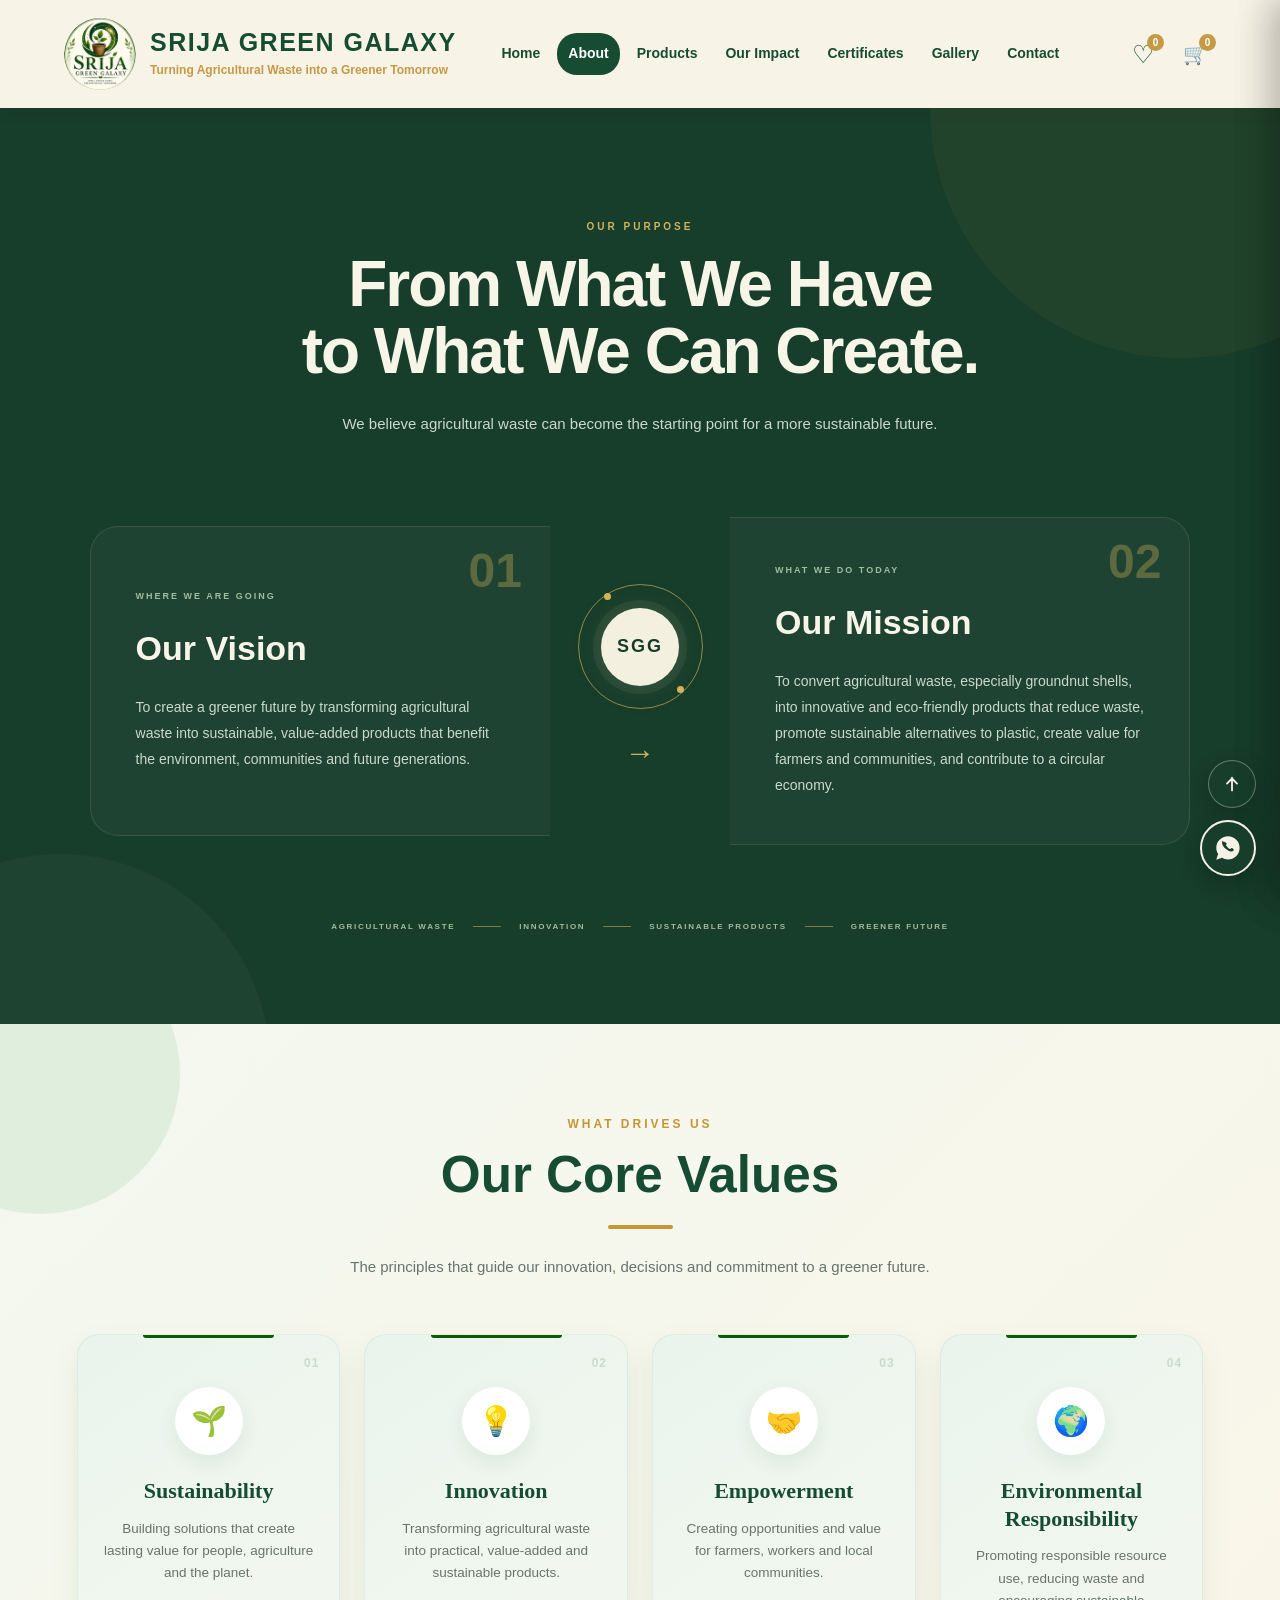
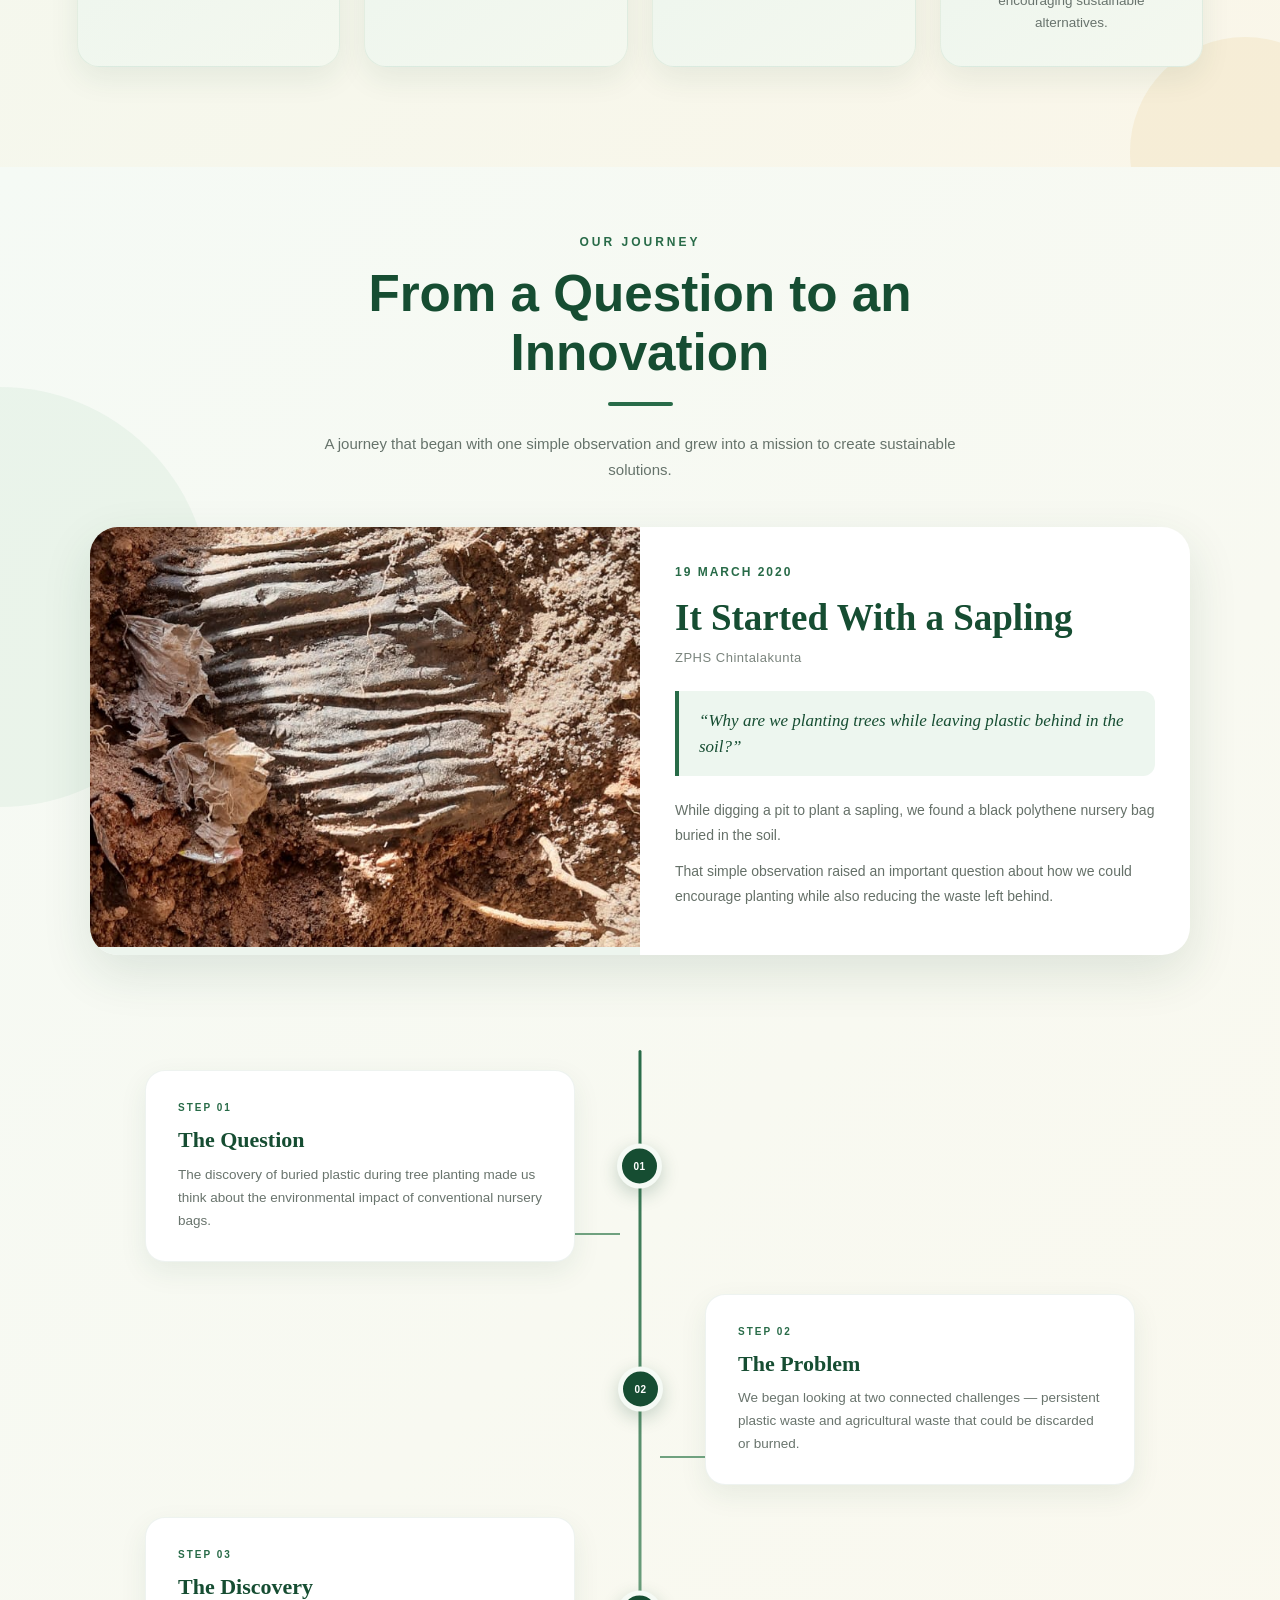
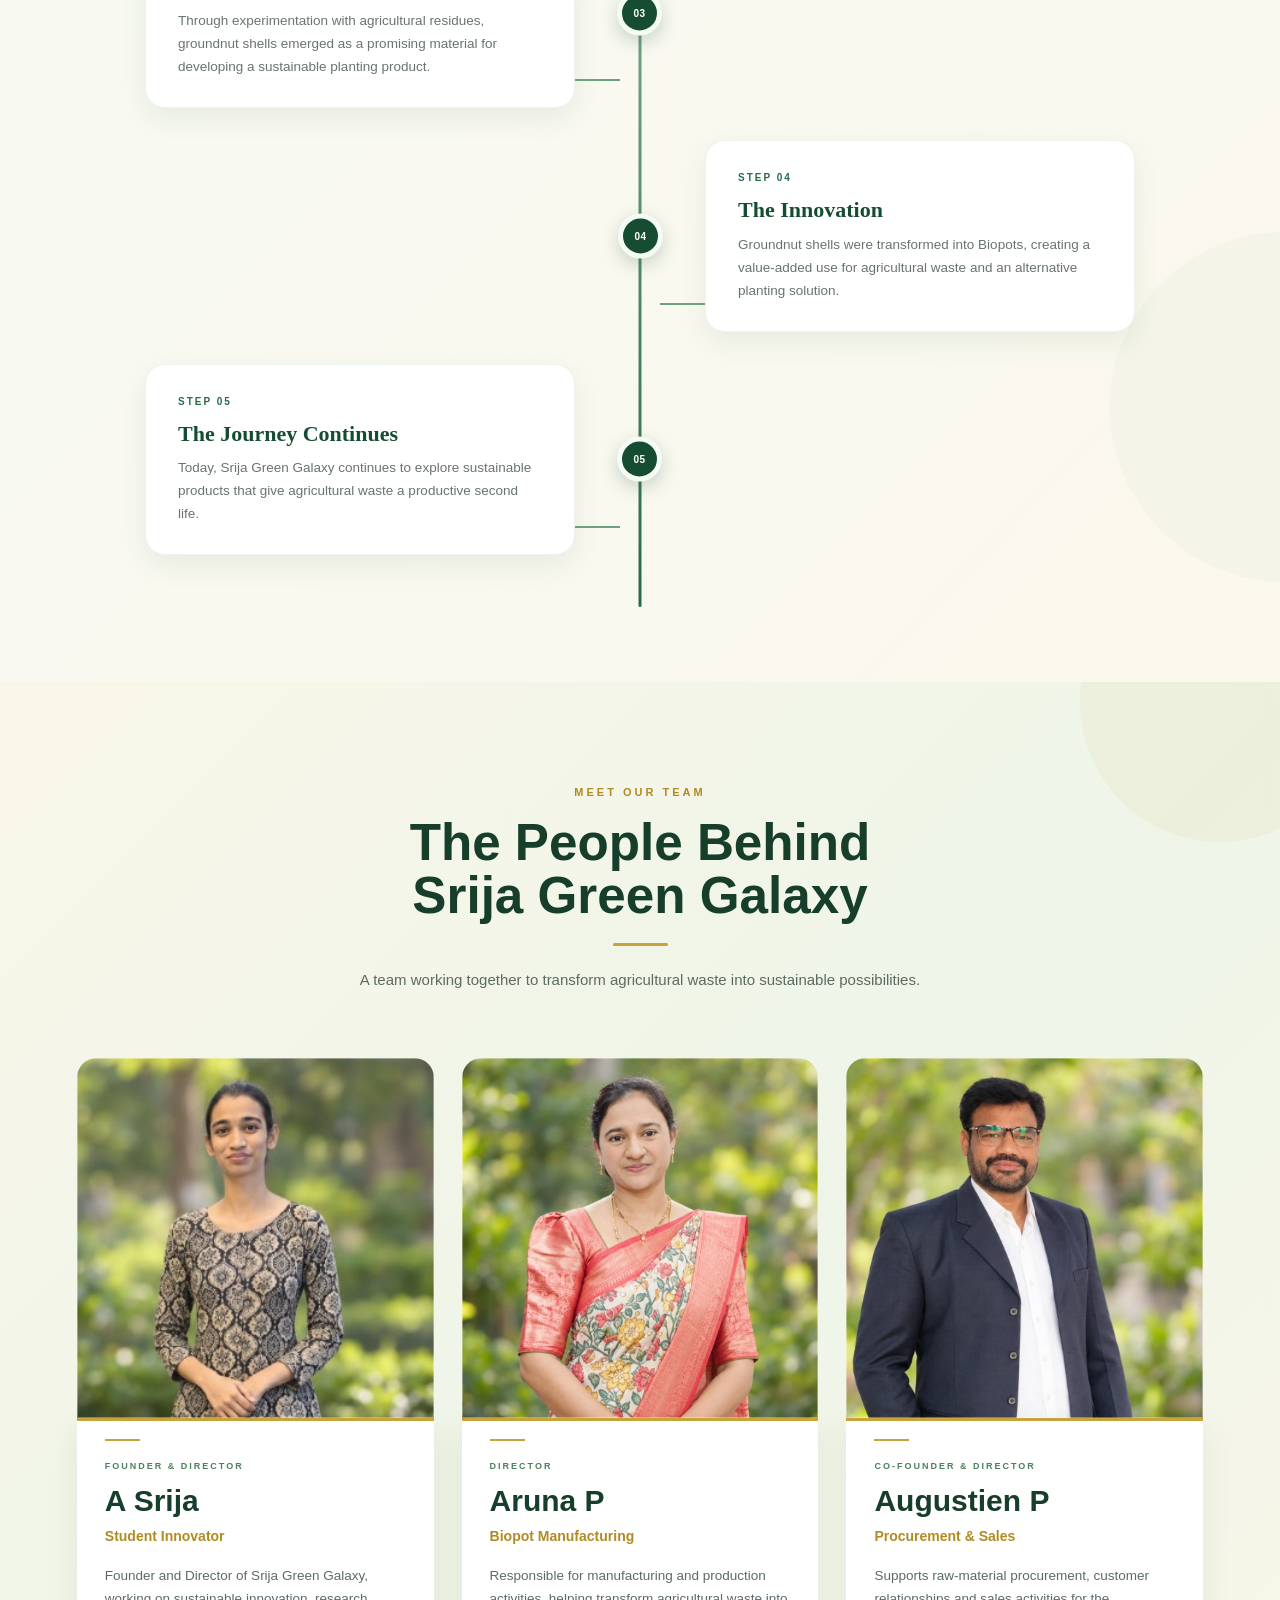
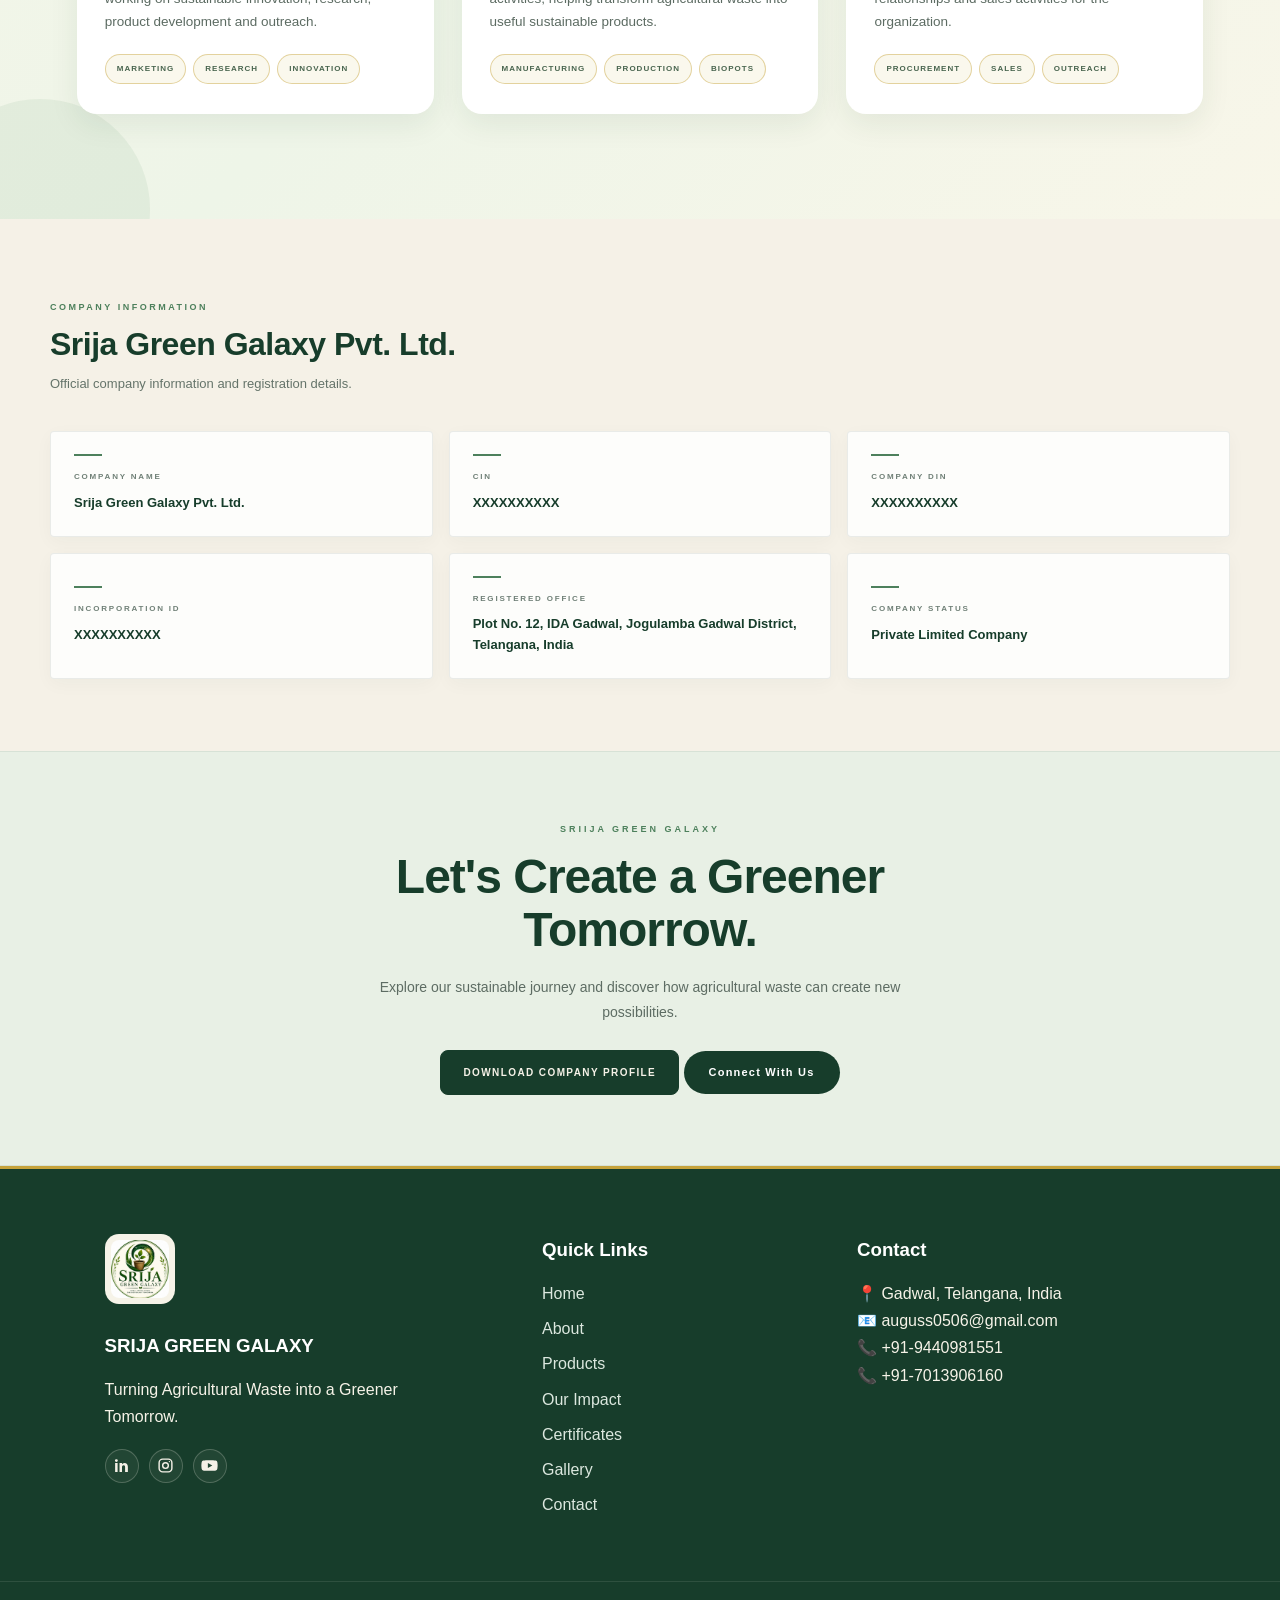
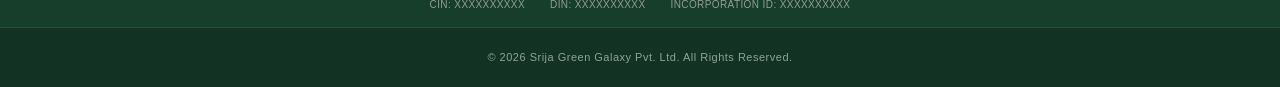
==== commit 4e343881: "popub box develop" ====
--- a/about.html
+++ b/about.html
@@ -5,7 +5,7 @@
     <meta name="viewport" content="width=device-width, initial-scale=1.0">
 
     <title>About Us | Srija Green Galaxy</title>
-
+    <link rel="icon" type="image/png" href="assets/images/logo.png">
     <link rel="stylesheet" href="assets/css/styles.css">
 </head>
 
--- a/assets/css/styles.css
+++ b/assets/css/styles.css
@@ -12323,7 +12323,7 @@
 
     flex-direction: column;
 
-    align-items: flex-start;
+    align-items: center;
 }
 
 .footer-links h3 {
@@ -12585,6 +12585,7 @@
     }
 
 }
+
 /* =========================================
    ORDER SUCCESS POPUP
 ========================================= */
@@ -12592,7 +12593,9 @@
 .order-success-overlay {
     position: fixed;
     inset: 0;
+
     background: rgba(12, 35, 24, 0.72);
+
     backdrop-filter: blur(7px);
     -webkit-backdrop-filter: blur(7px);
 
@@ -12600,9 +12603,12 @@
     align-items: center;
     justify-content: center;
 
-    padding: 20px;
-
-    z-index: 99999;
+    padding: 100px 20px;align-items: center;
+
+    box-sizing: border-box;
+
+
+    z-index: 100000;
 
     opacity: 0;
     visibility: hidden;
@@ -12618,10 +12624,16 @@
 }
 
 
+/* POPUP */
 .order-success-popup {
     position: relative;
 
     width: min(500px, 100%);
+    max-height: calc(100vh - 140px);
+
+    box-sizing: border-box;
+
+    overflow-y: auto;
 
     background: #f6f3e8;
 
@@ -12640,7 +12652,6 @@
 
     border-top: 4px solid #c6a33b;
 }
-
 .order-success-overlay.show .order-success-popup {
     transform: translateY(0) scale(1);
 }
@@ -12658,15 +12669,12 @@
     height: 36px;
 
     border: none;
-
     border-radius: 50%;
 
     background: #e4eadf;
-
     color: #173d2b;
 
     font-size: 24px;
-
     line-height: 1;
 
     cursor: pointer;
@@ -12697,7 +12705,6 @@
     border-radius: 50%;
 
     background: #173d2b;
-
     color: #f6f3e8;
 
     font-size: 40px;
@@ -12724,7 +12731,6 @@
     100% {
         transform: scale(1);
     }
-
 }
 
 
@@ -12738,7 +12744,6 @@
     color: #b18a22;
 
     font-size: 10px;
-
     font-weight: 800;
 
     letter-spacing: 2px;
@@ -12750,7 +12755,6 @@
     color: #173d2b;
 
     font-size: 30px;
-
     line-height: 1.2;
 }
 
@@ -12762,7 +12766,6 @@
     color: #5c6b62;
 
     font-size: 14px;
-
     line-height: 1.7;
 }
 
@@ -12794,10 +12797,9 @@
     text-decoration: none;
 
     font-size: 12px;
-
     font-weight: 800;
 
-    letter-spacing: .5px;
+    letter-spacing: 0.5px;
 
     transition:
         transform 0.3s ease,
@@ -12827,26 +12829,90 @@
 }
 
 
-/* MOBILE */
+/* =========================================
+   MOBILE
+========================================= */
 
 @media (max-width: 550px) {
 
+    .order-success-overlay {
+        padding: 80px 14px 20px;
+        align-items: center;
+    }
+
     .order-success-popup {
-        padding: 40px 24px 28px;
+        width: 100%;
+        max-height: calc(100vh - 100px);
+
+        padding: 42px 20px 25px;
+
+        border-radius: 20px;
+
+        overflow-y: auto;
+    }
+
+    .order-success-close {
+        top: 12px;
+        right: 12px;
+    }
+
+    .order-success-icon {
+        width: 70px;
+        height: 70px;
+        margin-bottom: 18px;
+        font-size: 34px;
     }
 
     .order-success-content h2 {
-        font-size: 25px;
+        font-size: 24px;
+        line-height: 1.25;
+    }
+
+    .order-success-content p {
+        font-size: 13px;
+        line-height: 1.65;
     }
 
     .order-success-actions {
         flex-direction: column;
+        gap: 10px;
+        margin-top: 24px;
     }
 
     .order-popup-btn {
         width: 100%;
     }
-
+}
+/* VERY SHORT MOBILE SCREENS */
+
+@media (max-height: 650px) {
+
+    .order-success-overlay {
+        padding-top: 65px;
+        padding-bottom: 15px;
+    }
+
+    .order-success-popup {
+        padding-top: 35px;
+        padding-bottom: 22px;
+    }
+
+    .order-success-icon {
+        width: 62px;
+        height: 62px;
+
+        margin-bottom: 14px;
+
+        font-size: 30px;
+    }
+
+    .order-success-content h2 {
+        font-size: 22px;
+    }
+
+    .order-success-actions {
+        margin-top: 20px;
+    }
 }
 /* =====================================================
    MACHINERY SLIDER ANIMATION
@@ -13196,7 +13262,7 @@
 
     .create-product-info {
         flex-direction: column;
-        align-items: flex-start;
+        align-items: center;
         gap: 12px;
     }
 }
@@ -13259,7 +13325,7 @@
 .sdg-card {
     position: relative;
     display: flex;
-    align-items: flex-start;
+    align-items: center;
     gap: 18px;
 
     padding: 22px;
@@ -13720,9 +13786,9 @@
 
     cursor: pointer;
 
-    opacity: 0;
-    visibility: hidden;
-    transform: translateY(12px);
+    opacity: 1;
+    visibility: visible;
+    transform: translateY(0);
 
     z-index: 9998;
 
@@ -15346,19 +15412,15 @@
 }/* =========================================
    SUBTLE PAGE TRANSITIONS
 ========================================= */
-
 body {
     animation: pageFadeIn 0.45s ease both;
 }
-
 @keyframes pageFadeIn {
     from {
         opacity: 0;
-        transform: translateY(4px);
     }
 
     to {
         opacity: 1;
-        transform: translateY(0);
     }
 }
